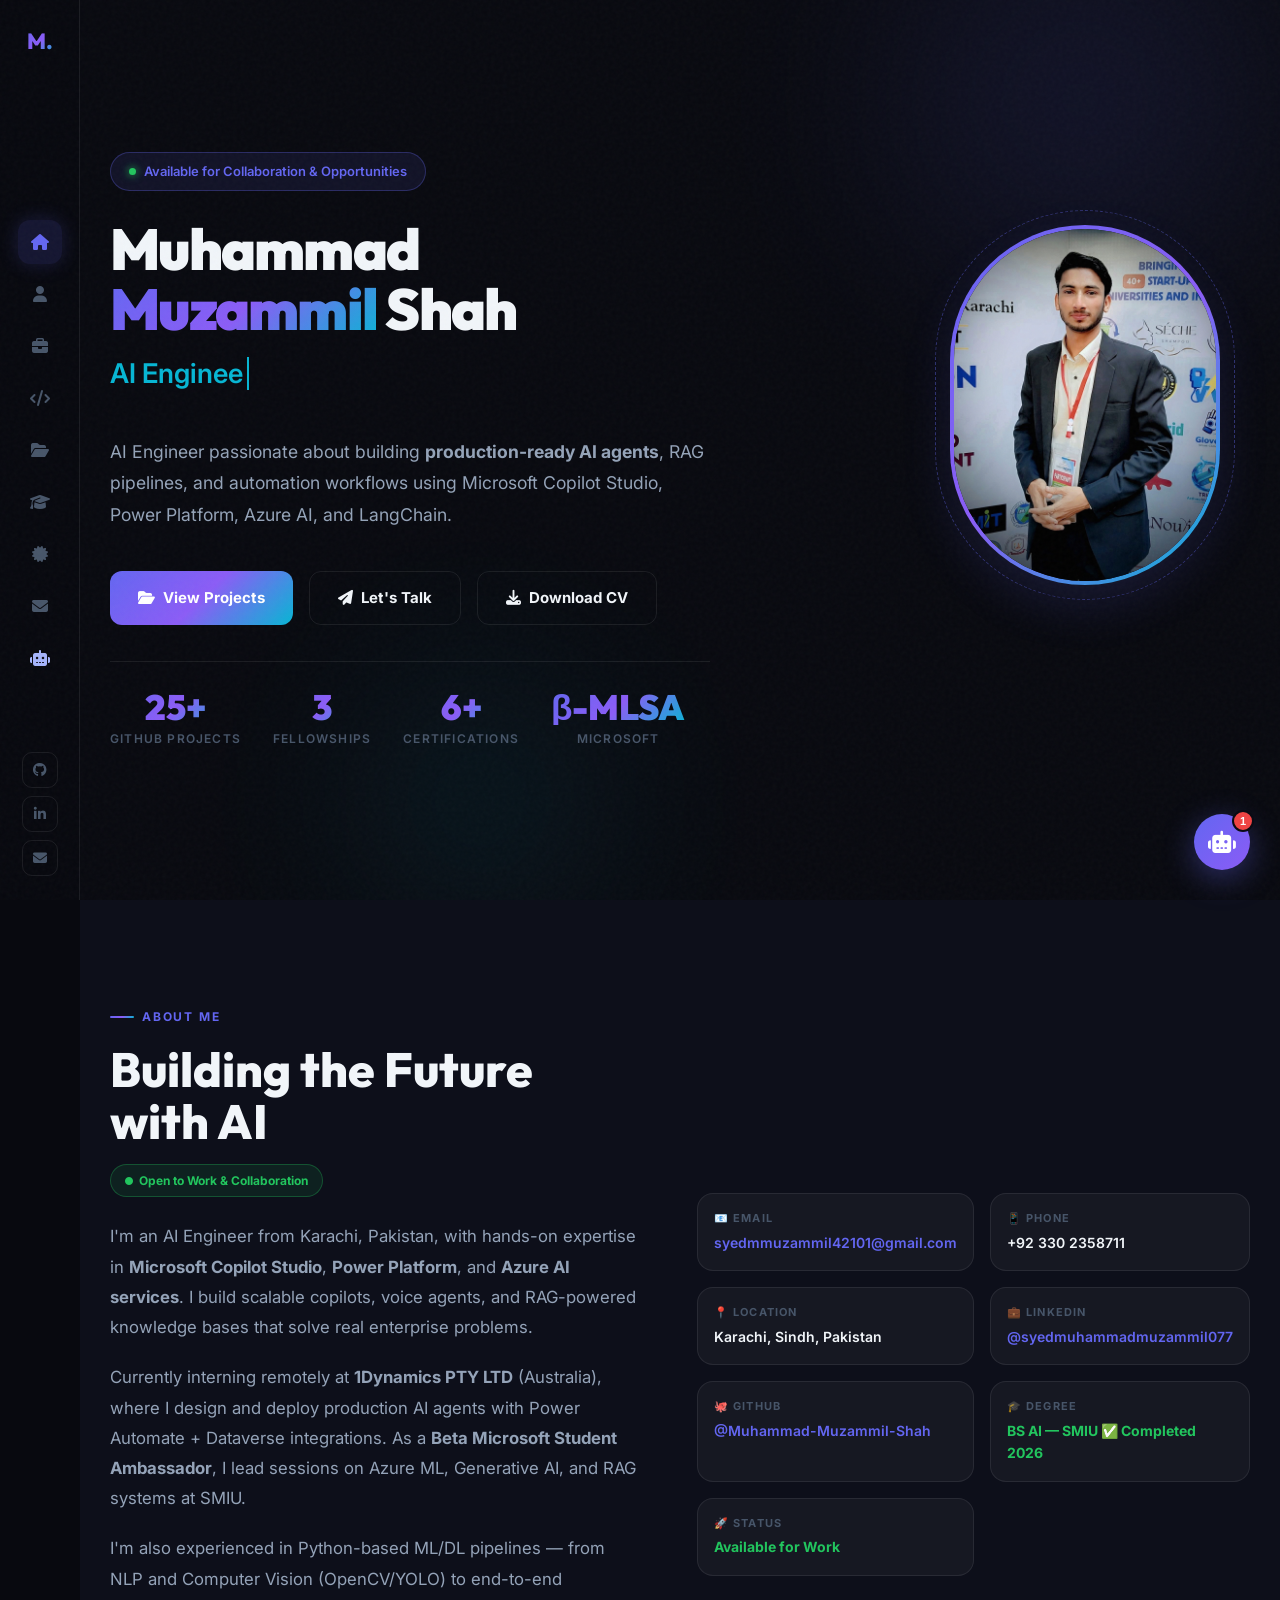
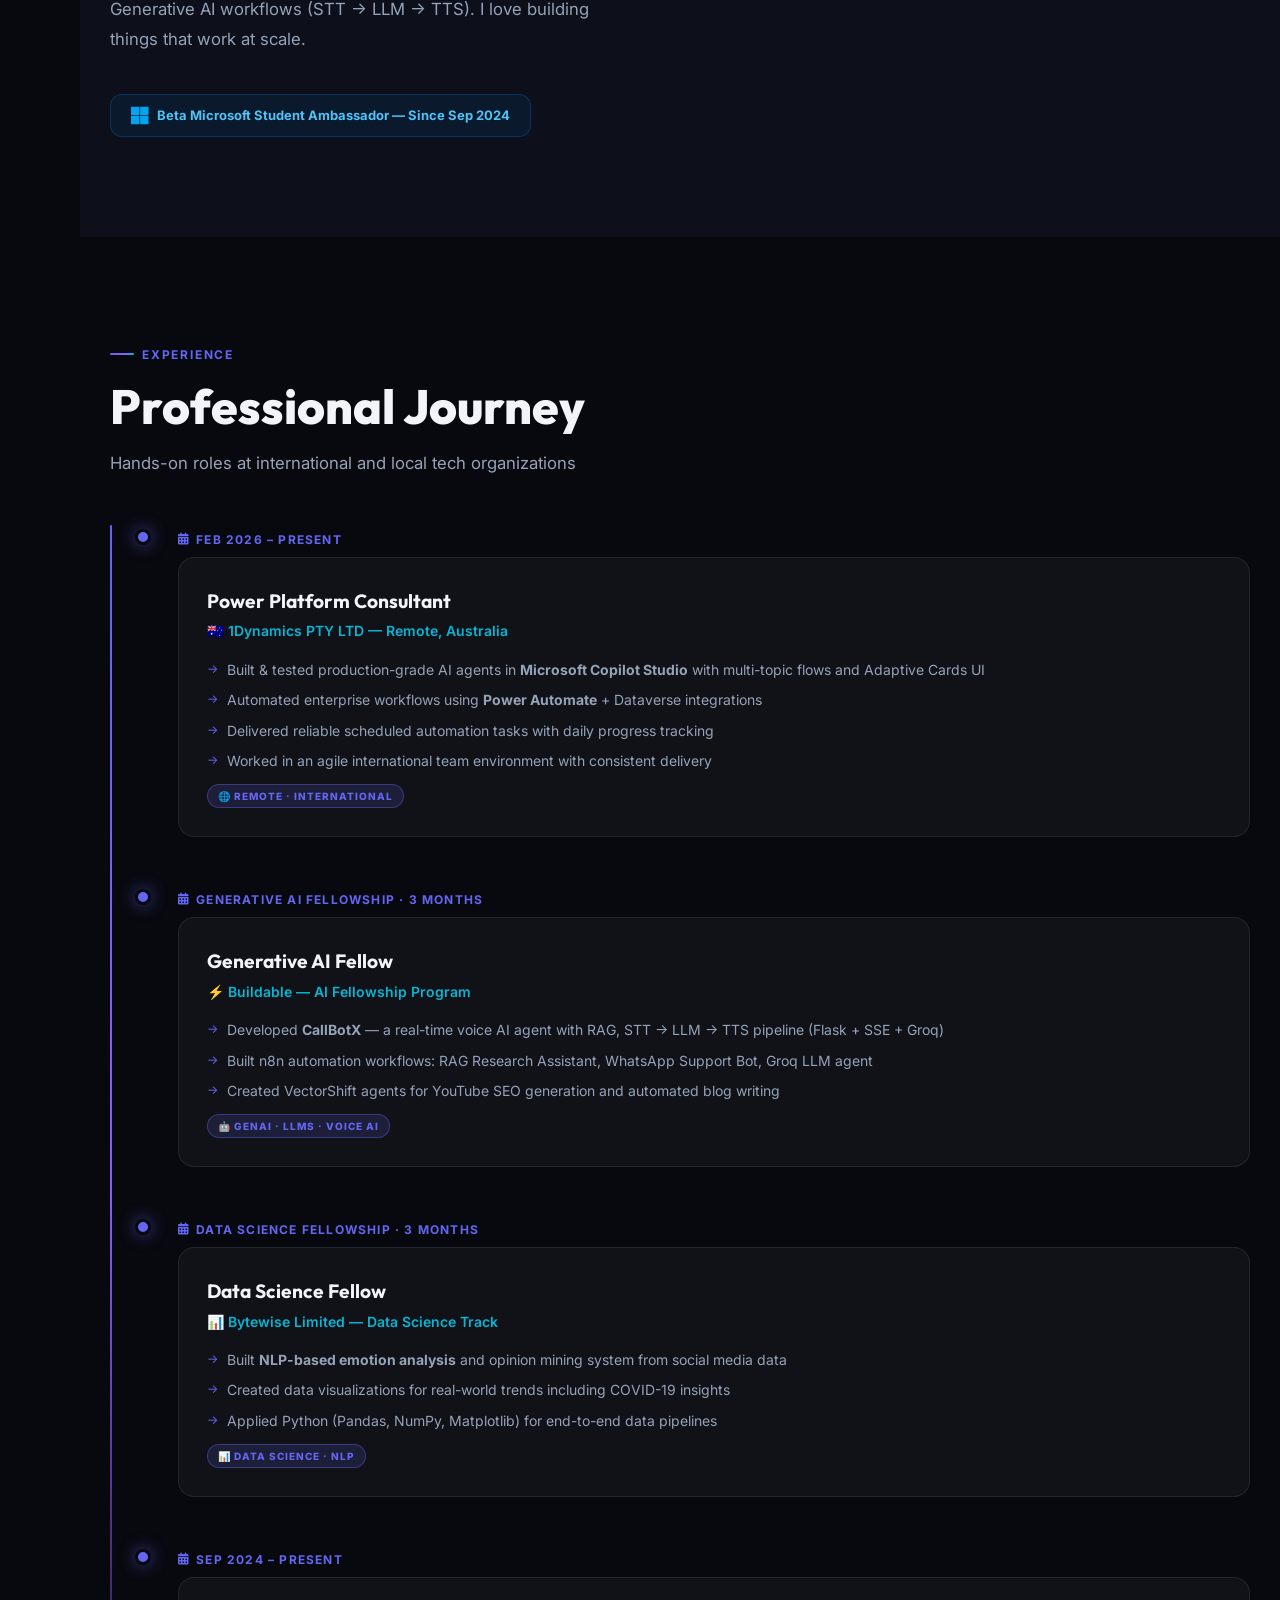
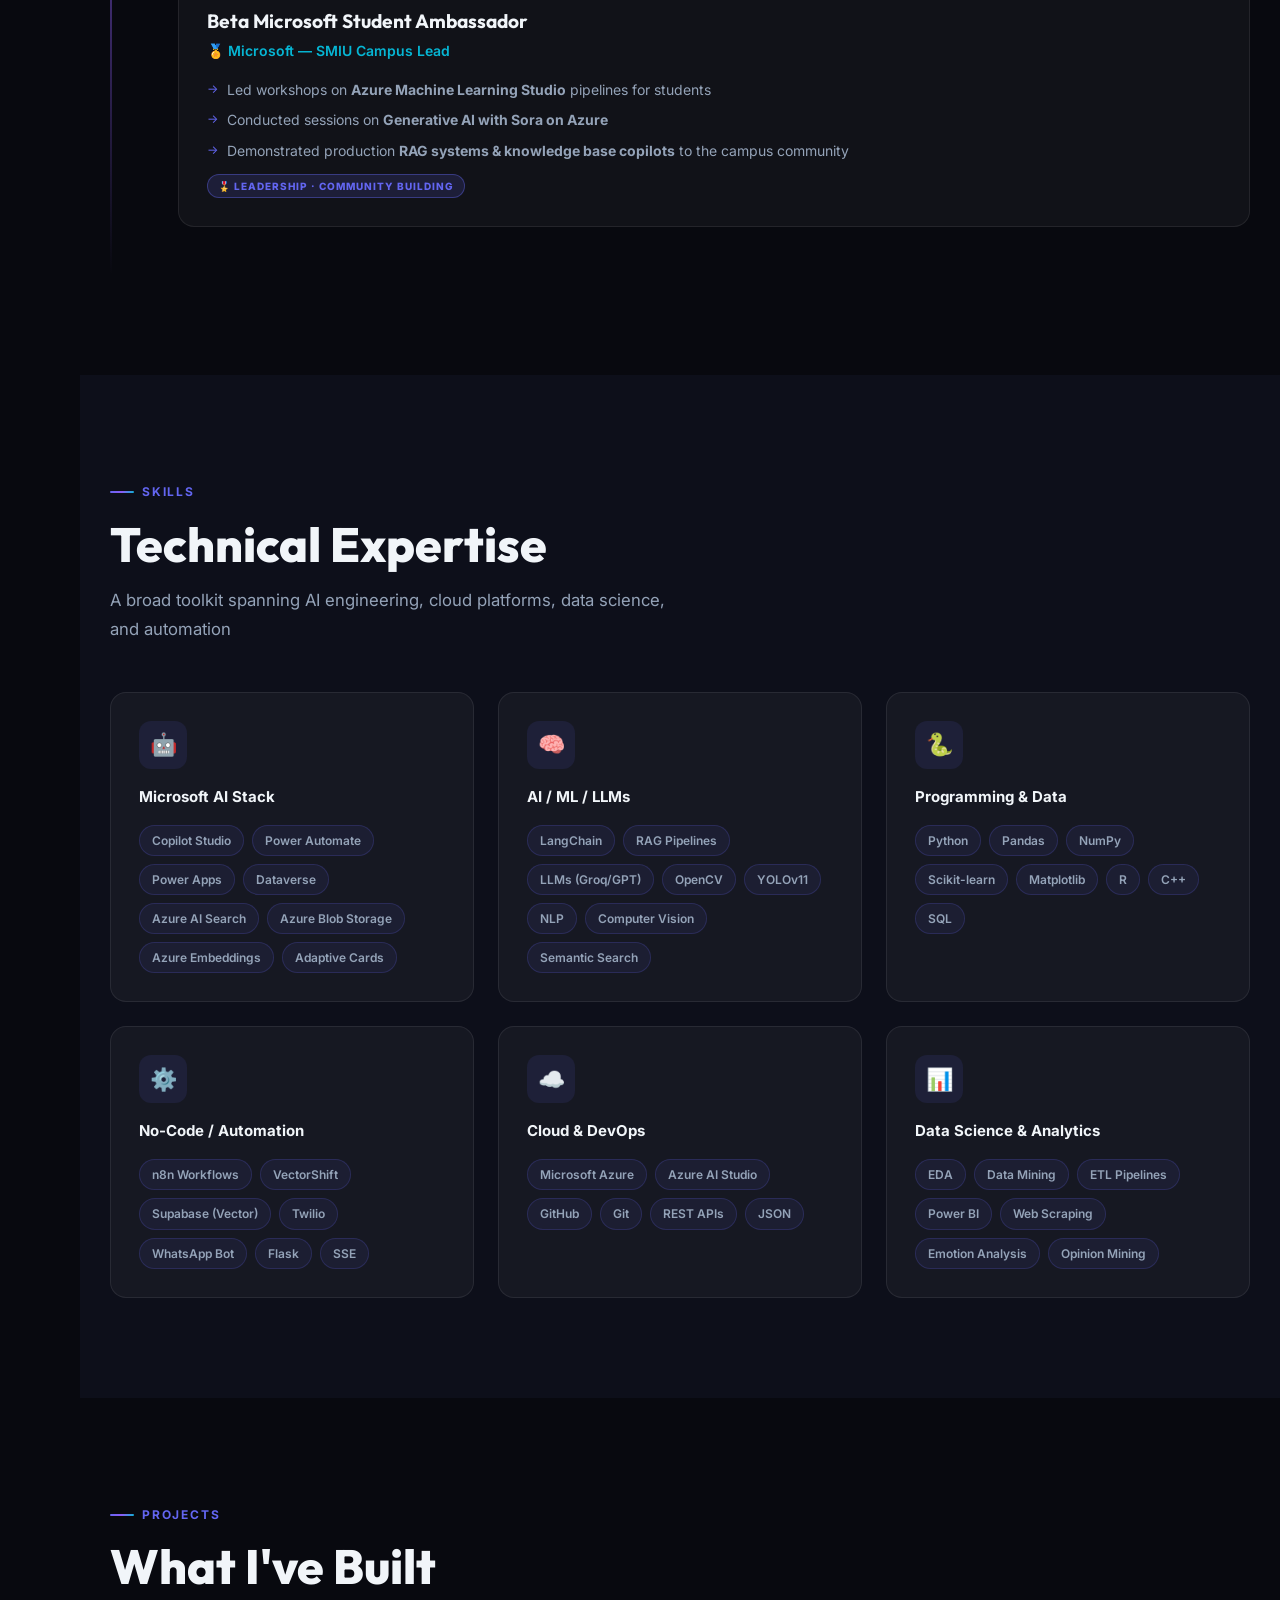
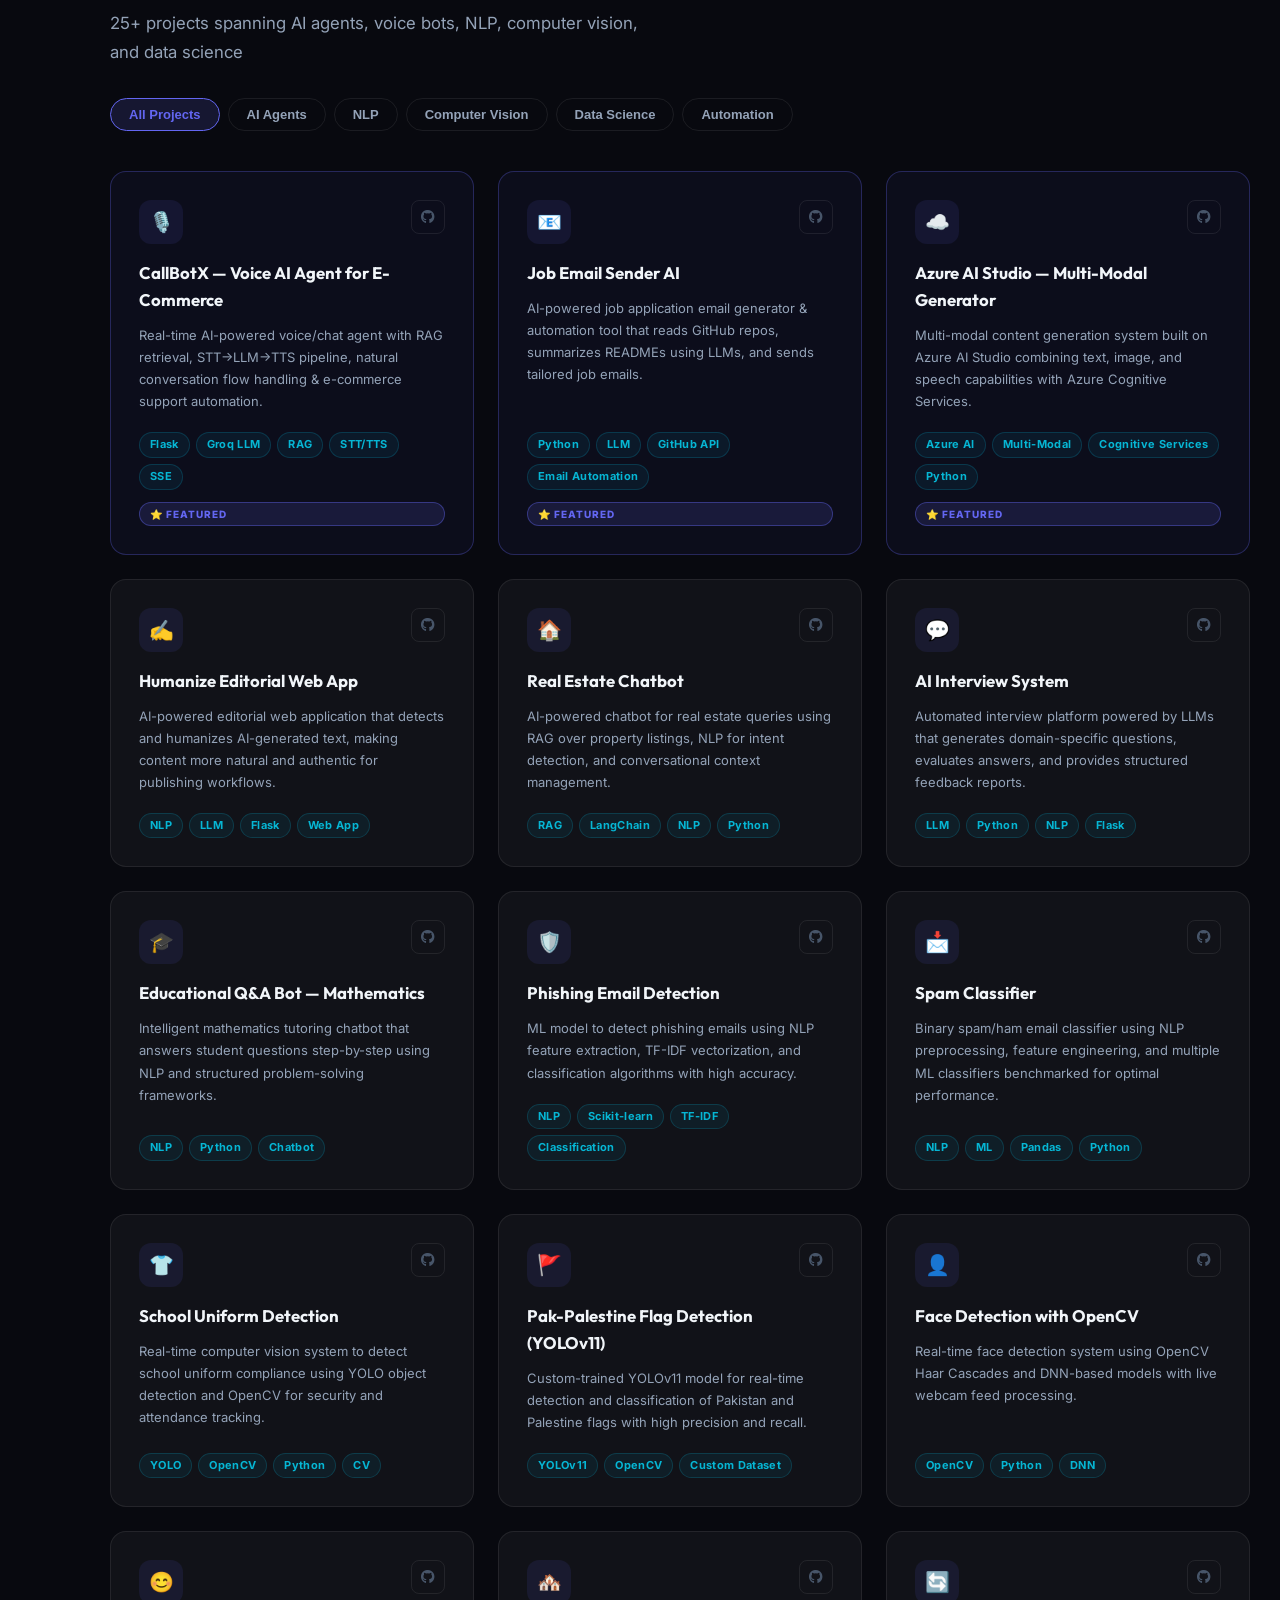
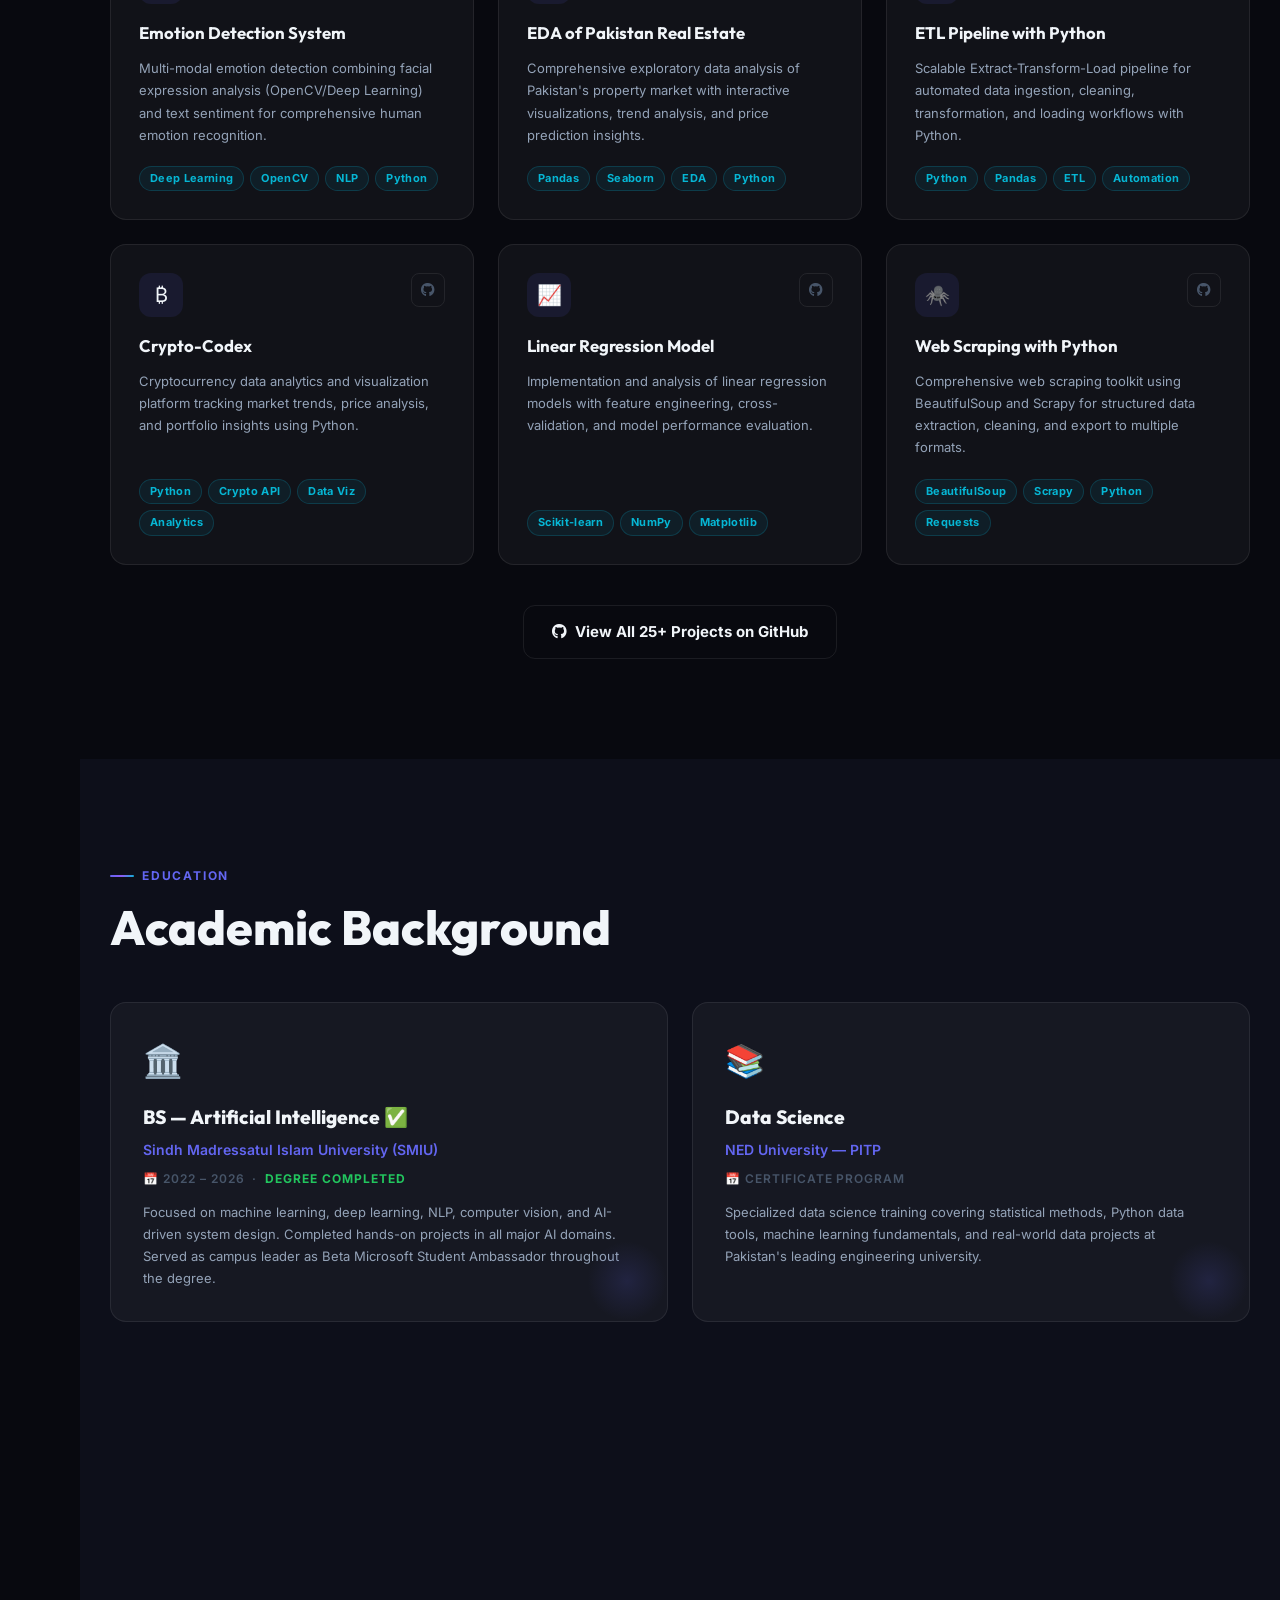
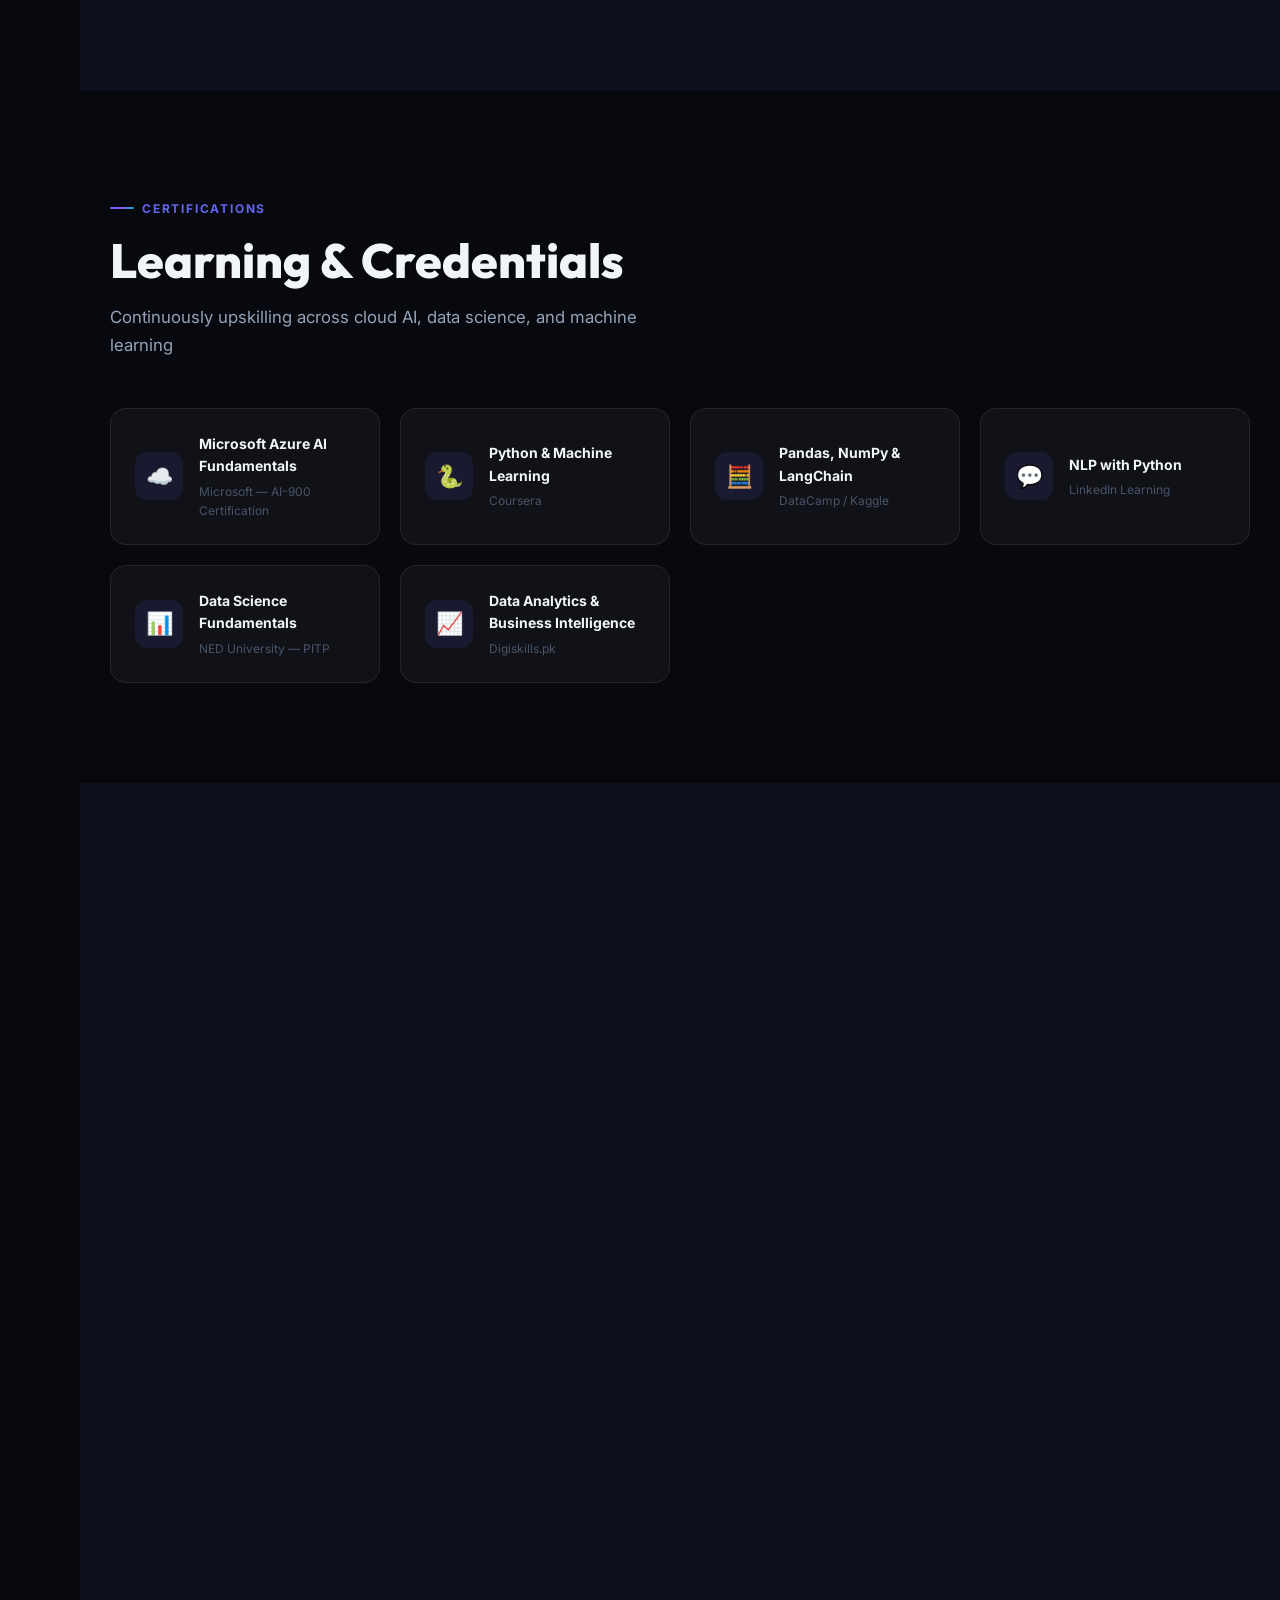
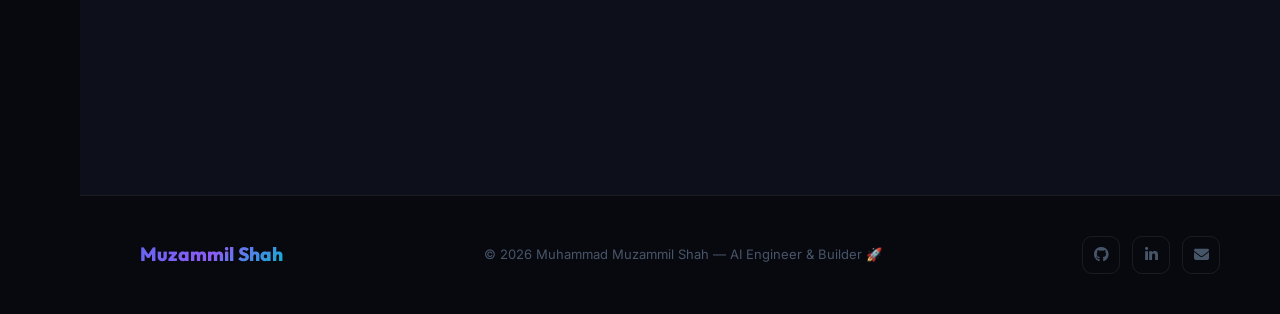
==== index.html @ be08ead6 "Update position title: AI / Power Platform Intern to Power Platform Consultant" ====
<!DOCTYPE html>
<html lang="en">

<head>
  <meta charset="UTF-8">
  <meta name="viewport" content="width=device-width, initial-scale=1.0, maximum-scale=1.0, user-scalable=no">
  <meta name="theme-color" content="#08090f">
  <meta name="mobile-web-app-capable" content="yes">
  <meta name="apple-mobile-web-app-status-bar-style" content="black-translucent">
  <title>Muhammad Muzammil Shah — AI Engineer & Microsoft Copilot Studio Expert</title>
  <meta name="description"
    content="AI Engineer specializing in Microsoft Copilot Studio, Power Platform, Azure AI, RAG pipelines and production-ready AI agents. Beta Microsoft Student Ambassador.">
  <meta name="keywords"
    content="AI Engineer, Microsoft Copilot Studio, Power Platform, Azure AI, LangChain, RAG, Machine Learning, Pakistan">

  <!-- Open Graph -->
  <meta property="og:title" content="Muhammad Muzammil Shah — AI Engineer">
  <meta property="og:description"
    content="AI Engineer specializing in Microsoft Copilot Studio, Power Platform & Azure AI services.">
  <meta property="og:type" content="website">

  <!-- Favicon -->
  <link rel="icon" type="image/png" href="img/image.png">
  <link rel="apple-touch-icon" href="img/image.png">

  <!-- Fonts -->
  <link rel="preconnect" href="https://fonts.googleapis.com">
  <link rel="preconnect" href="https://fonts.gstatic.com" crossorigin>
  <link
    href="https://fonts.googleapis.com/css2?family=Inter:wght@300;400;500;600;700;800;900&family=Outfit:wght@300;400;500;600;700;800;900&display=swap"
    rel="stylesheet">

  <!-- Icons -->
  <link rel="stylesheet" href="https://cdnjs.cloudflare.com/ajax/libs/font-awesome/6.5.0/css/all.min.css">

  <!-- Animate.css -->
  <link rel="stylesheet" href="https://cdnjs.cloudflare.com/ajax/libs/animate.css/4.1.1/animate.min.css">

  <!-- Stylesheet -->
  <link href="css/style.css" rel="stylesheet">
  <style>
    /* Mobile touch fixes */
    * {
      -webkit-tap-highlight-color: transparent;
      -webkit-touch-callout: none;
    }

    html,
    body {
      overflow-x: hidden;
      max-width: 100vw;
    }

    /* ═══════════════════════════════════════
       CHATBOT STYLES
    ═════════════════════════════════════════ */
    .chatbot-toggle {
      position: fixed;
      bottom: 30px;
      right: 30px;
      width: 56px;
      height: 56px;
      border-radius: 50%;
      background: linear-gradient(135deg, #6366f1, #8b5cf6);
      border: none;
      color: #fff;
      font-size: 22px;
      cursor: pointer;
      z-index: 10000;
      box-shadow: 0 8px 32px rgba(99, 102, 241, 0.4);
      transition: all 0.3s ease;
      display: flex;
      align-items: center;
      justify-content: center;
    }
    .chatbot-toggle:hover {
      transform: scale(1.1);
      box-shadow: 0 12px 40px rgba(99, 102, 241, 0.6);
    }
    .chatbot-toggle .chat-badge {
      position: absolute;
      top: -4px;
      right: -4px;
      width: 22px;
      height: 22px;
      background: #ef4444;
      border-radius: 50%;
      font-size: 11px;
      font-weight: 700;
      display: flex;
      align-items: center;
      justify-content: center;
      border: 2px solid #0a0b14;
      animation: pulse-badge 2s infinite;
    }
    @keyframes pulse-badge {
      0%, 100% { transform: scale(1); }
      50% { transform: scale(1.15); }
    }

    .chatbot-window {
      position: fixed;
      bottom: 100px;
      right: 30px;
      width: 360px;
      max-height: 480px;
      background: #12131e;
      border: 1px solid rgba(99, 102, 241, 0.2);
      border-radius: 20px;
      z-index: 10001;
      display: none;
      flex-direction: column;
      overflow: hidden;
      box-shadow: 0 24px 80px rgba(0, 0, 0, 0.5), 0 0 0 1px rgba(99, 102, 241, 0.1);
      animation: chatSlideUp 0.35s ease;
    }
    @keyframes chatSlideUp {
      from { opacity: 0; transform: translateY(20px) scale(0.95); }
      to { opacity: 1; transform: translateY(0) scale(1); }
    }
    .chatbot-window.open {
      display: flex;
    }

    .chatbot-header {
      background: linear-gradient(135deg, #1a1b2e, #1e1f35);
      padding: 12px 16px;
      display: flex;
      align-items: center;
      justify-content: space-between;
      border-bottom: 1px solid rgba(99, 102, 241, 0.15);
    }
    .chatbot-header-info {
      display: flex;
      align-items: center;
      gap: 12px;
    }
    .chatbot-avatar-sm {
      width: 36px;
      height: 36px;
      border-radius: 50%;
      overflow: hidden;
      border: 2px solid #6366f1;
      flex-shrink: 0;
    }
    .chatbot-avatar-sm img {
      width: 100%;
      height: 100%;
      object-fit: cover;
      object-position: 50% 20%;
    }
    .chatbot-header-name {
      font-weight: 700;
      color: #fff;
      font-size: 13px;
    }
    .chatbot-header-status {
      font-size: 11px;
      color: #94a3b8;
      display: flex;
      align-items: center;
      gap: 5px;
    }
    .status-dot {
      width: 7px;
      height: 7px;
      background: #22c55e;
      border-radius: 50%;
      display: inline-block;
      animation: pulse-dot 1.5s infinite;
    }
    @keyframes pulse-dot {
      0%, 100% { opacity: 1; }
      50% { opacity: 0.4; }
    }
    .chatbot-close {
      background: rgba(255, 255, 255, 0.05);
      border: none;
      color: #94a3b8;
      width: 32px;
      height: 32px;
      border-radius: 8px;
      cursor: pointer;
      font-size: 14px;
      transition: all 0.2s;
    }
    .chatbot-close:hover {
      background: rgba(255, 255, 255, 0.1);
      color: #fff;
    }

    .chatbot-messages {
      flex: 1;
      overflow-y: auto;
      padding: 14px 12px;
      display: flex;
      flex-direction: column;
      gap: 10px;
      max-height: 290px;
      min-height: 200px;
      scrollbar-width: thin;
      scrollbar-color: #2a2b40 transparent;
    }
    .chatbot-messages::-webkit-scrollbar { width: 5px; }
    .chatbot-messages::-webkit-scrollbar-track { background: transparent; }
    .chatbot-messages::-webkit-scrollbar-thumb { background: #2a2b40; border-radius: 10px; }

    .chat-msg {
      display: flex;
      gap: 10px;
      align-items: flex-start;
      animation: msgFade 0.3s ease;
    }
    @keyframes msgFade {
      from { opacity: 0; transform: translateY(8px); }
      to { opacity: 1; transform: translateY(0); }
    }
    .chat-msg-avatar {
      width: 28px;
      height: 28px;
      border-radius: 50%;
      overflow: hidden;
      flex-shrink: 0;
      background: #6366f1;
      display: flex;
      align-items: center;
      justify-content: center;
      font-size: 11px;
      font-weight: 700;
      color: #fff;
    }
    .chat-msg-avatar img {
      width: 100%;
      height: 100%;
      object-fit: cover;
      object-position: 50% 20%;
    }
    .chat-msg-bubble {
      padding: 10px 14px;
      border-radius: 14px;
      font-size: 12px;
      line-height: 1.6;
      max-width: 80%;
      word-wrap: break-word;
    }
    .bot-msg .chat-msg-bubble {
      background: linear-gradient(135deg, #1e1f35, #1a1b30);
      color: #e2e8f0;
      border: 1px solid rgba(99, 102, 241, 0.1);
      border-bottom-left-radius: 4px;
    }
    .user-msg {
      flex-direction: row-reverse;
    }
    .user-msg .chat-msg-bubble {
      background: linear-gradient(135deg, #6366f1, #7c3aed);
      color: #fff;
      border-bottom-right-radius: 4px;
    }
    .user-msg .chat-msg-avatar {
      background: #22c55e;
    }

    .typing-indicator {
      display: flex;
      gap: 4px;
      padding: 12px 16px;
    }
    .typing-indicator span {
      width: 8px;
      height: 8px;
      background: #6366f1;
      border-radius: 50%;
      animation: typing-bounce 1.2s infinite;
    }
    .typing-indicator span:nth-child(2) { animation-delay: 0.2s; }
    .typing-indicator span:nth-child(3) { animation-delay: 0.4s; }
    @keyframes typing-bounce {
      0%, 60%, 100% { transform: translateY(0); opacity: 0.4; }
      30% { transform: translateY(-8px); opacity: 1; }
    }

    .chatbot-input-area {
      padding: 10px 12px 12px;
      display: flex;
      gap: 8px;
      border-top: 1px solid rgba(99, 102, 241, 0.1);
      background: #0e0f1a;
    }
    .chatbot-input-area input {
      flex: 1;
      background: #1a1b2e;
      border: 1px solid rgba(99, 102, 241, 0.15);
      border-radius: 10px;
      padding: 10px 14px;
      color: #e2e8f0;
      font-size: 12px;
      outline: none;
      transition: border-color 0.2s;
      font-family: 'Inter', sans-serif;
    }
    .chatbot-input-area input:focus {
      border-color: #6366f1;
    }
    .chatbot-input-area input::placeholder {
      color: #4a5568;
    }
    .chatbot-input-area button {
      width: 40px;
      height: 40px;
      border-radius: 12px;
      border: none;
      background: linear-gradient(135deg, #6366f1, #8b5cf6);
      color: #fff;
      cursor: pointer;
      font-size: 15px;
      transition: all 0.2s;
      display: flex;
      align-items: center;
      justify-content: center;
      flex-shrink: 0;
    }
    .chatbot-input-area button:hover {
      transform: scale(1.05);
      box-shadow: 0 4px 16px rgba(99, 102, 241, 0.4);
    }
    .chatbot-input-area button:disabled {
      opacity: 0.5;
      cursor: not-allowed;
      transform: none;
    }



    /* Quick suggestion chips */
    .chat-suggestions {
      display: flex;
      flex-wrap: wrap;
      gap: 6px;
      padding: 0 16px 12px;
    }
    .chat-chip {
      padding: 6px 12px;
      border-radius: 20px;
      background: rgba(99, 102, 241, 0.1);
      border: 1px solid rgba(99, 102, 241, 0.2);
      color: #a5b4fc;
      font-size: 11px;
      cursor: pointer;
      transition: all 0.2s;
      white-space: nowrap;
    }
    .chat-chip:hover {
      background: rgba(99, 102, 241, 0.2);
      color: #fff;
    }

    /* Mobile responsive */
    @media (max-width: 480px) {
      .chatbot-window {
        right: 10px;
        left: 10px;
        bottom: 100px;
        width: auto;
        max-height: 70vh;
      }
      .chatbot-toggle {
        bottom: 80px;
        right: 20px;
        width: 50px;
        height: 50px;
        font-size: 20px;
      }
    }
    @media (min-width: 481px) and (max-width: 768px) {
      .chatbot-toggle {
        bottom: 80px;
        right: 24px;
      }
      .chatbot-window {
        bottom: 150px;
      }
    }
  </style>
</head>

<body>

  <!-- ═══════════════════════════════════════
     SPINNER
═════════════════════════════════════════ -->
  <div id="spinner">
    <div class="spinner-ring"></div>
  </div>

  <!-- ═══════════════════════════════════════
     SIDE NAVIGATION
═════════════════════════════════════════ -->
  <nav class="side-nav" id="sideNav">
    <a href="#hero" class="nav-logo">M.</a>

    <a href="#hero" class="nav-item active" data-section="hero">
      <i class="fas fa-house"></i>
      <span class="nav-tooltip">Home</span>
    </a>
    <a href="#about" class="nav-item" data-section="about">
      <i class="fas fa-user"></i>
      <span class="nav-tooltip">About</span>
    </a>
    <a href="#experience" class="nav-item" data-section="experience">
      <i class="fas fa-briefcase"></i>
      <span class="nav-tooltip">Experience</span>
    </a>
    <a href="#skills" class="nav-item" data-section="skills">
      <i class="fas fa-code"></i>
      <span class="nav-tooltip">Skills</span>
    </a>
    <a href="#projects" class="nav-item" data-section="projects">
      <i class="fas fa-folder-open"></i>
      <span class="nav-tooltip">Projects</span>
    </a>
    <a href="#education" class="nav-item" data-section="education">
      <i class="fas fa-graduation-cap"></i>
      <span class="nav-tooltip">Education</span>
    </a>
    <a href="#certifications" class="nav-item" data-section="certifications">
      <i class="fas fa-certificate"></i>
      <span class="nav-tooltip">Certifications</span>
    </a>
    <a href="#contact" class="nav-item" data-section="contact">
      <i class="fas fa-envelope"></i>
      <span class="nav-tooltip">Contact</span>
    </a>
    <a href="javascript:void(0)" class="nav-item" onclick="toggleChatbot()" style="color:#a5b4fc">
      <i class="fas fa-robot"></i>
      <span class="nav-tooltip">AI Chat</span>
    </a>

    <div class="nav-social">
      <a href="https://github.com/Muhammad-Muzammil-Shah" target="_blank" title="GitHub">
        <i class="fab fa-github"></i>
      </a>
      <a href="https://www.linkedin.com/in/syedmuhammadmuzammil077/" target="_blank" title="LinkedIn">
        <i class="fab fa-linkedin-in"></i>
      </a>
      <a href="mailto:syedmmuzammil42101@gmail.com" title="Email">
        <i class="fas fa-envelope"></i>
      </a>
    </div>
  </nav>

  <!-- ═══════════════════════════════════════
     MAIN CONTENT WRAPPER
═════════════════════════════════════════ -->
  <div class="main-wrapper">

    <!-- ═══ HERO ════════════════════════════════════ -->
    <section id="hero">
      <div class="orb orb-1"></div>
      <div class="orb orb-2"></div>

      <div class="hero-content">
        <div class="hero-badge">
          <span class="dot"></span>
          Available for Collaboration &amp; Opportunities
        </div>

        <h1 class="hero-title">
          Muhammad<br>
          <span class="highlight">Muzammil</span> Shah
        </h1>

        <div class="hero-role">
          <span id="typedRole" class="typed-text"></span>
        </div>

        <p class="hero-desc">
          AI Engineer passionate about building <strong>production-ready AI agents</strong>,
          RAG pipelines, and automation workflows using Microsoft Copilot Studio,
          Power Platform, Azure AI, and LangChain.
        </p>

        <div class="hero-cta">
          <a href="#projects" class="btn-primary">
            <i class="fas fa-folder-open"></i> View Projects
          </a>
          <a href="#contact" class="btn-secondary">
            <i class="fas fa-paper-plane"></i> Let's Talk
          </a>
          <a href="M_Muzammil_Shah-MSCS.pdf" download class="btn-secondary">
            <i class="fas fa-download"></i> Download CV
          </a>
        </div>

        <div class="hero-stats">
          <div class="stat-item">
            <div class="stat-value">25+</div>
            <div class="stat-label">GitHub Projects</div>
          </div>
          <div class="stat-item">
            <div class="stat-value">3</div>
            <div class="stat-label">Fellowships</div>
          </div>
          <div class="stat-item">
            <div class="stat-value">6+</div>
            <div class="stat-label">Certifications</div>
          </div>
          <div class="stat-item">
            <div class="stat-value">β-MLSA</div>
            <div class="stat-label">Microsoft</div>
          </div>
        </div>
      </div>

      <!-- Hero Avatar -->
      <div class="hero-img-wrap">
        <div class="hero-img-ring">
          <div class="hero-img-inner">
            <img src="img/MyPhoto.jpeg" alt="Muhammad Muzammil Shah"
              style="width:100%;height:100%;object-fit:cover;object-position:50% 30%;">
          </div>
        </div>
      </div>
    </section>

    <!-- ═══ ABOUT ═══════════════════════════════════ -->
    <section id="about" class="section">
      <div class="about-grid">
        <div class="about-text reveal">
          <span class="section-label">About Me</span>
          <h2 class="section-title">Building the Future<br>with AI</h2>

          <div class="availability-badge">
            <i class="fas fa-circle" style="font-size:8px"></i>
            Open to Work &amp; Collaboration
          </div>

          <p>
            I'm an AI Engineer from Karachi, Pakistan, with hands-on expertise in
            <strong>Microsoft Copilot Studio</strong>, <strong>Power Platform</strong>, and
            <strong>Azure AI services</strong>. I build scalable copilots, voice agents,
            and RAG-powered knowledge bases that solve real enterprise problems.
          </p>
          <p>
            Currently interning remotely at <strong>1Dynamics PTY LTD</strong> (Australia),
            where I design and deploy production AI agents with Power Automate + Dataverse
            integrations. As a <strong>Beta Microsoft Student Ambassador</strong>, I lead
            sessions on Azure ML, Generative AI, and RAG systems at SMIU.
          </p>
          <p>
            I'm also experienced in Python-based ML/DL pipelines — from NLP and
            Computer Vision (OpenCV/YOLO) to end-to-end Generative AI workflows
            (STT → LLM → TTS). I love building things that work at scale.
          </p>

          <div class="mlsa-badge">
            <i class="fab fa-microsoft" style="color:#00a4ef;font-size:20px"></i>
            <span>Beta Microsoft Student Ambassador — Since Sep 2024</span>
          </div>
        </div>

        <div class="about-info-grid reveal">
          <div class="info-item">
            <div class="info-label">📧 Email</div>
            <div class="info-value">
              <a href="mailto:syedmmuzammil42101@gmail.com">
                syedmmuzammil42101@gmail.com
              </a>
            </div>
          </div>
          <div class="info-item">
            <div class="info-label">📱 Phone</div>
            <div class="info-value">+92 330 2358711</div>
          </div>
          <div class="info-item">
            <div class="info-label">📍 Location</div>
            <div class="info-value">Karachi, Sindh, Pakistan</div>
          </div>
          <div class="info-item">
            <div class="info-label">💼 LinkedIn</div>
            <div class="info-value">
              <a href="https://www.linkedin.com/in/syedmuhammadmuzammil077/" target="_blank">
                @syedmuhammadmuzammil077
              </a>
            </div>
          </div>
          <div class="info-item">
            <div class="info-label">🐙 GitHub</div>
            <div class="info-value">
              <a href="https://github.com/Muhammad-Muzammil-Shah" target="_blank">
                @Muhammad-Muzammil-Shah
              </a>
            </div>
          </div>
          <div class="info-item">
            <div class="info-label">🎓 Degree</div>
            <div class="info-value" style="color:#22c55e;font-weight:700">BS AI — SMIU ✅ Completed 2026</div>
          </div>
          <div class="info-item">
            <div class="info-label">🚀 Status</div>
            <div class="info-value" style="color:#22c55e;font-weight:700">Available for Work</div>
          </div>

        </div>
      </div>
    </section>

    <!-- ═══ EXPERIENCE ════════════════════════════════ -->
    <section id="experience" class="section">
      <div class="reveal">
        <span class="section-label">Experience</span>
        <h2 class="section-title">Professional Journey</h2>
        <p class="section-subtitle">Hands-on roles at international and local tech organizations</p>
      </div>

      <div class="timeline" style="margin-top:48px">

        <!-- 1Dynamics -->
        <div class="timeline-item reveal">
          <div class="timeline-period">
            <i class="fas fa-calendar-alt"></i> Feb 2026 – Present
          </div>
          <div class="timeline-card">
            <div class="timeline-role">Power Platform Consultant</div>
            <div class="timeline-company">🇦🇺 1Dynamics PTY LTD — Remote, Australia</div>
            <ul class="timeline-desc">
              <li>Built &amp; tested production-grade AI agents in <strong>Microsoft Copilot Studio</strong> with
                multi-topic flows and Adaptive Cards UI</li>
              <li>Automated enterprise workflows using <strong>Power Automate</strong> + Dataverse integrations</li>
              <li>Delivered reliable scheduled automation tasks with daily progress tracking</li>
              <li>Worked in an agile international team environment with consistent delivery</li>
            </ul>
            <div class="project-badge">🌐 Remote · International</div>
          </div>
        </div>

        <!-- Buildable -->
        <div class="timeline-item reveal">
          <div class="timeline-period">
            <i class="fas fa-calendar-alt"></i> Generative AI Fellowship · 3 Months
          </div>
          <div class="timeline-card">
            <div class="timeline-role">Generative AI Fellow</div>
            <div class="timeline-company">⚡ Buildable — AI Fellowship Program</div>
            <ul class="timeline-desc">
              <li>Developed <strong>CallBotX</strong> — a real-time voice AI agent with RAG, STT → LLM → TTS pipeline
                (Flask + SSE + Groq)</li>
              <li>Built n8n automation workflows: RAG Research Assistant, WhatsApp Support Bot, Groq LLM agent</li>
              <li>Created VectorShift agents for YouTube SEO generation and automated blog writing</li>
            </ul>
            <div class="project-badge">🤖 GenAI · LLMs · Voice AI</div>
          </div>
        </div>

        <!-- Bytewise -->
        <div class="timeline-item reveal">
          <div class="timeline-period">
            <i class="fas fa-calendar-alt"></i> Data Science Fellowship · 3 Months
          </div>
          <div class="timeline-card">
            <div class="timeline-role">Data Science Fellow</div>
            <div class="timeline-company">📊 Bytewise Limited — Data Science Track</div>
            <ul class="timeline-desc">
              <li>Built <strong>NLP-based emotion analysis</strong> and opinion mining system from social media data
              </li>
              <li>Created data visualizations for real-world trends including COVID-19 insights</li>
              <li>Applied Python (Pandas, NumPy, Matplotlib) for end-to-end data pipelines</li>
            </ul>
            <div class="project-badge">📊 Data Science · NLP</div>
          </div>
        </div>

        <!-- MLSA -->
        <div class="timeline-item reveal">
          <div class="timeline-period">
            <i class="fas fa-calendar-alt"></i> Sep 2024 – Present
          </div>
          <div class="timeline-card">
            <div class="timeline-role">Beta Microsoft Student Ambassador</div>
            <div class="timeline-company">🏅 Microsoft — SMIU Campus Lead</div>
            <ul class="timeline-desc">
              <li>Led workshops on <strong>Azure Machine Learning Studio</strong> pipelines for students</li>
              <li>Conducted sessions on <strong>Generative AI with Sora on Azure</strong></li>
              <li>Demonstrated production <strong>RAG systems &amp; knowledge base copilots</strong> to the campus
                community</li>
            </ul>
            <div class="project-badge">🎖️ Leadership · Community Building</div>
          </div>
        </div>

      </div>
    </section>

    <!-- ═══ SKILLS ════════════════════════════════════ -->
    <section id="skills" class="section">
      <div class="reveal">
        <span class="section-label">Skills</span>
        <h2 class="section-title">Technical Expertise</h2>
        <p class="section-subtitle">A broad toolkit spanning AI engineering, cloud platforms, data science, and
          automation</p>
      </div>

      <div class="skills-grid" style="margin-top:48px">
        <div class="skill-category reveal">
          <div class="skill-category-icon">🤖</div>
          <div class="skill-category-name">Microsoft AI Stack</div>
          <div class="skill-tags">
            <span class="skill-tag">Copilot Studio</span>
            <span class="skill-tag">Power Automate</span>
            <span class="skill-tag">Power Apps</span>
            <span class="skill-tag">Dataverse</span>
            <span class="skill-tag">Azure AI Search</span>
            <span class="skill-tag">Azure Blob Storage</span>
            <span class="skill-tag">Azure Embeddings</span>
            <span class="skill-tag">Adaptive Cards</span>
          </div>
        </div>

        <div class="skill-category reveal">
          <div class="skill-category-icon">🧠</div>
          <div class="skill-category-name">AI / ML / LLMs</div>
          <div class="skill-tags">
            <span class="skill-tag">LangChain</span>
            <span class="skill-tag">RAG Pipelines</span>
            <span class="skill-tag">LLMs (Groq/GPT)</span>
            <span class="skill-tag">OpenCV</span>
            <span class="skill-tag">YOLOv11</span>
            <span class="skill-tag">NLP</span>
            <span class="skill-tag">Computer Vision</span>
            <span class="skill-tag">Semantic Search</span>
          </div>
        </div>

        <div class="skill-category reveal">
          <div class="skill-category-icon">🐍</div>
          <div class="skill-category-name">Programming & Data</div>
          <div class="skill-tags">
            <span class="skill-tag">Python</span>
            <span class="skill-tag">Pandas</span>
            <span class="skill-tag">NumPy</span>
            <span class="skill-tag">Scikit-learn</span>
            <span class="skill-tag">Matplotlib</span>
            <span class="skill-tag">R</span>
            <span class="skill-tag">C++</span>
            <span class="skill-tag">SQL</span>
          </div>
        </div>

        <div class="skill-category reveal">
          <div class="skill-category-icon">⚙️</div>
          <div class="skill-category-name">No-Code / Automation</div>
          <div class="skill-tags">
            <span class="skill-tag">n8n Workflows</span>
            <span class="skill-tag">VectorShift</span>
            <span class="skill-tag">Supabase (Vector)</span>
            <span class="skill-tag">Twilio</span>
            <span class="skill-tag">WhatsApp Bot</span>
            <span class="skill-tag">Flask</span>
            <span class="skill-tag">SSE</span>
          </div>
        </div>

        <div class="skill-category reveal">
          <div class="skill-category-icon">☁️</div>
          <div class="skill-category-name">Cloud & DevOps</div>
          <div class="skill-tags">
            <span class="skill-tag">Microsoft Azure</span>
            <span class="skill-tag">Azure AI Studio</span>
            <span class="skill-tag">GitHub</span>
            <span class="skill-tag">Git</span>
            <span class="skill-tag">REST APIs</span>
            <span class="skill-tag">JSON</span>
          </div>
        </div>

        <div class="skill-category reveal">
          <div class="skill-category-icon">📊</div>
          <div class="skill-category-name">Data Science & Analytics</div>
          <div class="skill-tags">
            <span class="skill-tag">EDA</span>
            <span class="skill-tag">Data Mining</span>
            <span class="skill-tag">ETL Pipelines</span>
            <span class="skill-tag">Power BI</span>
            <span class="skill-tag">Web Scraping</span>
            <span class="skill-tag">Emotion Analysis</span>
            <span class="skill-tag">Opinion Mining</span>
          </div>
        </div>
      </div>
    </section>

    <!-- ═══ PROJECTS ══════════════════════════════════ -->
    <section id="projects" class="section">
      <div class="reveal">
        <span class="section-label">Projects</span>
        <h2 class="section-title">What I've Built</h2>
        <p class="section-subtitle">25+ projects spanning AI agents, voice bots, NLP, computer vision, and data science
        </p>
      </div>

      <div class="projects-filter reveal" style="margin-top:32px">
        <button class="filter-btn active" onclick="filterProjects('all', this)">All Projects</button>
        <button class="filter-btn" onclick="filterProjects('ai-agents', this)">AI Agents</button>
        <button class="filter-btn" onclick="filterProjects('nlp', this)">NLP</button>
        <button class="filter-btn" onclick="filterProjects('computer-vision', this)">Computer Vision</button>
        <button class="filter-btn" onclick="filterProjects('data-science', this)">Data Science</button>
        <button class="filter-btn" onclick="filterProjects('automation', this)">Automation</button>
      </div>

      <div class="projects-grid" id="projectsGrid" style="margin-top:32px">

        <!-- CallBotX -->
        <div class="project-card featured reveal" data-cat="ai-agents">
          <div class="project-header">
            <div class="project-icon">🎙️</div>
            <div class="project-links">
              <a href="https://github.com/Muhammad-Muzammil-Shah/CallBotX-AI-Powered-Voice-Agents-for-E-Commerce-Support"
                target="_blank" class="project-link" title="GitHub">
                <i class="fab fa-github"></i>
              </a>
            </div>
          </div>
          <div class="project-name">CallBotX — Voice AI Agent for E-Commerce</div>
          <p class="project-desc">Real-time AI-powered voice/chat agent with RAG retrieval, STT→LLM→TTS pipeline,
            natural conversation flow handling &amp; e-commerce support automation.</p>
          <div class="project-techs">
            <span class="tech-tag">Flask</span>
            <span class="tech-tag">Groq LLM</span>
            <span class="tech-tag">RAG</span>
            <span class="tech-tag">STT/TTS</span>
            <span class="tech-tag">SSE</span>
          </div>
          <div class="project-badge">⭐ Featured</div>
        </div>

        <!-- Job Email Sender AI -->
        <div class="project-card featured reveal" data-cat="ai-agents automation">
          <div class="project-header">
            <div class="project-icon">📧</div>
            <div class="project-links">
              <a href="https://github.com/Muhammad-Muzammil-Shah/Job-Email-Sender-AI" target="_blank"
                class="project-link" title="GitHub">
                <i class="fab fa-github"></i>
              </a>
            </div>
          </div>
          <div class="project-name">Job Email Sender AI</div>
          <p class="project-desc">AI-powered job application email generator &amp; automation tool that reads GitHub
            repos, summarizes READMEs using LLMs, and sends tailored job emails.</p>
          <div class="project-techs">
            <span class="tech-tag">Python</span>
            <span class="tech-tag">LLM</span>
            <span class="tech-tag">GitHub API</span>
            <span class="tech-tag">Email Automation</span>
          </div>
          <div class="project-badge">⭐ Featured</div>
        </div>

        <!-- Azure AI Multi-Modal Generator -->
        <div class="project-card featured reveal" data-cat="ai-agents">
          <div class="project-header">
            <div class="project-icon">☁️</div>
            <div class="project-links">
              <a href="https://github.com/Muhammad-Muzammil-Shah/Azure-AI-Studio---Multi-Modal-Generator"
                target="_blank" class="project-link" title="GitHub">
                <i class="fab fa-github"></i>
              </a>
            </div>
          </div>
          <div class="project-name">Azure AI Studio — Multi-Modal Generator</div>
          <p class="project-desc">Multi-modal content generation system built on Azure AI Studio combining text, image,
            and speech capabilities with Azure Cognitive Services.</p>
          <div class="project-techs">
            <span class="tech-tag">Azure AI</span>
            <span class="tech-tag">Multi-Modal</span>
            <span class="tech-tag">Cognitive Services</span>
            <span class="tech-tag">Python</span>
          </div>
          <div class="project-badge">⭐ Featured</div>
        </div>

        <!-- Humanize Editorial Web App -->
        <div class="project-card reveal" data-cat="ai-agents nlp">
          <div class="project-header">
            <div class="project-icon">✍️</div>
            <div class="project-links">
              <a href="https://github.com/Muhammad-Muzammil-Shah/Humanize-Editorial-Web-App" target="_blank"
                class="project-link" title="GitHub">
                <i class="fab fa-github"></i>
              </a>
            </div>
          </div>
          <div class="project-name">Humanize Editorial Web App</div>
          <p class="project-desc">AI-powered editorial web application that detects and humanizes AI-generated text,
            making content more natural and authentic for publishing workflows.</p>
          <div class="project-techs">
            <span class="tech-tag">NLP</span>
            <span class="tech-tag">LLM</span>
            <span class="tech-tag">Flask</span>
            <span class="tech-tag">Web App</span>
          </div>
        </div>

        <!-- Real Estate Chatbot -->
        <div class="project-card reveal" data-cat="ai-agents nlp">
          <div class="project-header">
            <div class="project-icon">🏠</div>
            <div class="project-links">
              <a href="https://github.com/Muhammad-Muzammil-Shah/Real_Estate_chatbot" target="_blank"
                class="project-link" title="GitHub">
                <i class="fab fa-github"></i>
              </a>
            </div>
          </div>
          <div class="project-name">Real Estate Chatbot</div>
          <p class="project-desc">AI-powered chatbot for real estate queries using RAG over property listings, NLP for
            intent detection, and conversational context management.</p>
          <div class="project-techs">
            <span class="tech-tag">RAG</span>
            <span class="tech-tag">LangChain</span>
            <span class="tech-tag">NLP</span>
            <span class="tech-tag">Python</span>
          </div>
        </div>

        <!-- Interview System -->
        <div class="project-card reveal" data-cat="ai-agents nlp">
          <div class="project-header">
            <div class="project-icon">💬</div>
            <div class="project-links">
              <a href="https://github.com/Muhammad-Muzammil-Shah/Interview_system" target="_blank" class="project-link"
                title="GitHub">
                <i class="fab fa-github"></i>
              </a>
            </div>
          </div>
          <div class="project-name">AI Interview System</div>
          <p class="project-desc">Automated interview platform powered by LLMs that generates domain-specific questions,
            evaluates answers, and provides structured feedback reports.</p>
          <div class="project-techs">
            <span class="tech-tag">LLM</span>
            <span class="tech-tag">Python</span>
            <span class="tech-tag">NLP</span>
            <span class="tech-tag">Flask</span>
          </div>
        </div>

        <!-- Educational Q&A Bot -->
        <div class="project-card reveal" data-cat="ai-agents nlp">
          <div class="project-header">
            <div class="project-icon">🎓</div>
            <div class="project-links">
              <a href="https://github.com/Muhammad-Muzammil-Shah/Educational-Q-A-Bot-for-Mathematics" target="_blank"
                class="project-link" title="GitHub">
                <i class="fab fa-github"></i>
              </a>
            </div>
          </div>
          <div class="project-name">Educational Q&amp;A Bot — Mathematics</div>
          <p class="project-desc">Intelligent mathematics tutoring chatbot that answers student questions step-by-step
            using NLP and structured problem-solving frameworks.</p>
          <div class="project-techs">
            <span class="tech-tag">NLP</span>
            <span class="tech-tag">Python</span>
            <span class="tech-tag">Chatbot</span>
          </div>
        </div>

        <!-- Phishing Email Detection -->
        <div class="project-card reveal" data-cat="nlp data-science">
          <div class="project-header">
            <div class="project-icon">🛡️</div>
            <div class="project-links">
              <a href="https://github.com/Muhammad-Muzammil-Shah/Phishing-Email-Detection" target="_blank"
                class="project-link" title="GitHub">
                <i class="fab fa-github"></i>
              </a>
            </div>
          </div>
          <div class="project-name">Phishing Email Detection</div>
          <p class="project-desc">ML model to detect phishing emails using NLP feature extraction, TF-IDF vectorization,
            and classification algorithms with high accuracy.</p>
          <div class="project-techs">
            <span class="tech-tag">NLP</span>
            <span class="tech-tag">Scikit-learn</span>
            <span class="tech-tag">TF-IDF</span>
            <span class="tech-tag">Classification</span>
          </div>
        </div>

        <!-- Spam Detection -->
        <div class="project-card reveal" data-cat="nlp data-science">
          <div class="project-header">
            <div class="project-icon">📩</div>
            <div class="project-links">
              <a href="https://github.com/Muhammad-Muzammil-Shah/spam_or_not_spam" target="_blank" class="project-link"
                title="GitHub">
                <i class="fab fa-github"></i>
              </a>
            </div>
          </div>
          <div class="project-name">Spam Classifier</div>
          <p class="project-desc">Binary spam/ham email classifier using NLP preprocessing, feature engineering, and
            multiple ML classifiers benchmarked for optimal performance.</p>
          <div class="project-techs">
            <span class="tech-tag">NLP</span>
            <span class="tech-tag">ML</span>
            <span class="tech-tag">Pandas</span>
            <span class="tech-tag">Python</span>
          </div>
        </div>

        <!-- School Uniform Detection -->
        <div class="project-card reveal" data-cat="computer-vision">
          <div class="project-header">
            <div class="project-icon">👕</div>
            <div class="project-links">
              <a href="https://github.com/Muhammad-Muzammil-Shah/School-Uniform-detection" target="_blank"
                class="project-link" title="GitHub">
                <i class="fab fa-github"></i>
              </a>
            </div>
          </div>
          <div class="project-name">School Uniform Detection</div>
          <p class="project-desc">Real-time computer vision system to detect school uniform compliance using YOLO object
            detection and OpenCV for security and attendance tracking.</p>
          <div class="project-techs">
            <span class="tech-tag">YOLO</span>
            <span class="tech-tag">OpenCV</span>
            <span class="tech-tag">Python</span>
            <span class="tech-tag">CV</span>
          </div>
        </div>

        <!-- Flag Detection -->
        <div class="project-card reveal" data-cat="computer-vision">
          <div class="project-header">
            <div class="project-icon">🚩</div>
            <div class="project-links">
              <a href="https://github.com/Muhammad-Muzammil-Shah/PAK-PALESTINE-FLAGE-DETECTION-Using-Yolov11"
                target="_blank" class="project-link" title="GitHub">
                <i class="fab fa-github"></i>
              </a>
            </div>
          </div>
          <div class="project-name">Pak-Palestine Flag Detection (YOLOv11)</div>
          <p class="project-desc">Custom-trained YOLOv11 model for real-time detection and classification of Pakistan
            and Palestine flags with high precision and recall.</p>
          <div class="project-techs">
            <span class="tech-tag">YOLOv11</span>
            <span class="tech-tag">OpenCV</span>
            <span class="tech-tag">Custom Dataset</span>
          </div>
        </div>

        <!-- Face Detection -->
        <div class="project-card reveal" data-cat="computer-vision">
          <div class="project-header">
            <div class="project-icon">👤</div>
            <div class="project-links">
              <a href="https://github.com/Muhammad-Muzammil-Shah/Face-Detection-with-Python-using-OpenCV"
                target="_blank" class="project-link" title="GitHub">
                <i class="fab fa-github"></i>
              </a>
            </div>
          </div>
          <div class="project-name">Face Detection with OpenCV</div>
          <p class="project-desc">Real-time face detection system using OpenCV Haar Cascades and DNN-based models with
            live webcam feed processing.</p>
          <div class="project-techs">
            <span class="tech-tag">OpenCV</span>
            <span class="tech-tag">Python</span>
            <span class="tech-tag">DNN</span>
          </div>
        </div>

        <!-- Emotion Detection -->
        <div class="project-card reveal" data-cat="computer-vision nlp">
          <div class="project-header">
            <div class="project-icon">😊</div>
            <div class="project-links">
              <a href="https://github.com/Muhammad-Muzammil-Shah/Emotion-Detection" target="_blank" class="project-link"
                title="GitHub">
                <i class="fab fa-github"></i>
              </a>
            </div>
          </div>
          <div class="project-name">Emotion Detection System</div>
          <p class="project-desc">Multi-modal emotion detection combining facial expression analysis (OpenCV/Deep
            Learning) and text sentiment for comprehensive human emotion recognition.</p>
          <div class="project-techs">
            <span class="tech-tag">Deep Learning</span>
            <span class="tech-tag">OpenCV</span>
            <span class="tech-tag">NLP</span>
            <span class="tech-tag">Python</span>
          </div>
        </div>

        <!-- EDA Pakistan Properties -->
        <div class="project-card reveal" data-cat="data-science">
          <div class="project-header">
            <div class="project-icon">🏘️</div>
            <div class="project-links">
              <a href="https://github.com/Muhammad-Muzammil-Shah/EDA_OF_PAKISTAN_PROPERTIES" target="_blank"
                class="project-link" title="GitHub">
                <i class="fab fa-github"></i>
              </a>
            </div>
          </div>
          <div class="project-name">EDA of Pakistan Real Estate</div>
          <p class="project-desc">Comprehensive exploratory data analysis of Pakistan's property market with interactive
            visualizations, trend analysis, and price prediction insights.</p>
          <div class="project-techs">
            <span class="tech-tag">Pandas</span>
            <span class="tech-tag">Seaborn</span>
            <span class="tech-tag">EDA</span>
            <span class="tech-tag">Python</span>
          </div>
        </div>

        <!-- ETL with Python -->
        <div class="project-card reveal" data-cat="data-science automation">
          <div class="project-header">
            <div class="project-icon">🔄</div>
            <div class="project-links">
              <a href="https://github.com/Muhammad-Muzammil-Shah/Etl_With-Python" target="_blank" class="project-link"
                title="GitHub">
                <i class="fab fa-github"></i>
              </a>
            </div>
          </div>
          <div class="project-name">ETL Pipeline with Python</div>
          <p class="project-desc">Scalable Extract-Transform-Load pipeline for automated data ingestion, cleaning,
            transformation, and loading workflows with Python.</p>
          <div class="project-techs">
            <span class="tech-tag">Python</span>
            <span class="tech-tag">Pandas</span>
            <span class="tech-tag">ETL</span>
            <span class="tech-tag">Automation</span>
          </div>
        </div>

        <!-- Crypto Codex -->
        <div class="project-card reveal" data-cat="data-science">
          <div class="project-header">
            <div class="project-icon">₿</div>
            <div class="project-links">
              <a href="https://github.com/Muhammad-Muzammil-Shah/Crypto-Codex" target="_blank" class="project-link"
                title="GitHub">
                <i class="fab fa-github"></i>
              </a>
            </div>
          </div>
          <div class="project-name">Crypto-Codex</div>
          <p class="project-desc">Cryptocurrency data analytics and visualization platform tracking market trends, price
            analysis, and portfolio insights using Python.</p>
          <div class="project-techs">
            <span class="tech-tag">Python</span>
            <span class="tech-tag">Crypto API</span>
            <span class="tech-tag">Data Viz</span>
            <span class="tech-tag">Analytics</span>
          </div>
        </div>

        <!-- Linear Regression -->
        <div class="project-card reveal" data-cat="data-science">
          <div class="project-header">
            <div class="project-icon">📈</div>
            <div class="project-links">
              <a href="https://github.com/Muhammad-Muzammil-Shah/Linear-Regression-Model" target="_blank"
                class="project-link" title="GitHub">
                <i class="fab fa-github"></i>
              </a>
            </div>
          </div>
          <div class="project-name">Linear Regression Model</div>
          <p class="project-desc">Implementation and analysis of linear regression models with feature engineering,
            cross-validation, and model performance evaluation.</p>
          <div class="project-techs">
            <span class="tech-tag">Scikit-learn</span>
            <span class="tech-tag">NumPy</span>
            <span class="tech-tag">Matplotlib</span>
          </div>
        </div>

        <!-- Web Scraping -->
        <div class="project-card reveal" data-cat="automation data-science">
          <div class="project-header">
            <div class="project-icon">🕷️</div>
            <div class="project-links">
              <a href="https://github.com/Muhammad-Muzammil-Shah/web-scraping-with-Python" target="_blank"
                class="project-link" title="GitHub">
                <i class="fab fa-github"></i>
              </a>
            </div>
          </div>
          <div class="project-name">Web Scraping with Python</div>
          <p class="project-desc">Comprehensive web scraping toolkit using BeautifulSoup and Scrapy for structured data
            extraction, cleaning, and export to multiple formats.</p>
          <div class="project-techs">
            <span class="tech-tag">BeautifulSoup</span>
            <span class="tech-tag">Scrapy</span>
            <span class="tech-tag">Python</span>
            <span class="tech-tag">Requests</span>
          </div>
        </div>

      </div>

      <div class="reveal" style="text-align:center; margin-top:40px;">
        <a href="https://github.com/Muhammad-Muzammil-Shah?tab=repositories" target="_blank" class="btn-secondary">
          <i class="fab fa-github"></i> View All 25+ Projects on GitHub
        </a>
      </div>
    </section>

    <!-- ═══ EDUCATION ════════════════════════════════ -->
    <section id="education" class="section">
      <div class="reveal">
        <span class="section-label">Education</span>
        <h2 class="section-title">Academic Background</h2>
      </div>

      <div class="education-grid" style="margin-top:48px">

        <div class="education-card reveal">
          <div class="edu-icon">🏛️</div>
          <div class="edu-degree">BS — Artificial Intelligence ✅</div>
          <div class="edu-institution">Sindh Madressatul Islam University (SMIU)</div>
          <div class="edu-period">📅 2022 – 2026 &nbsp;·&nbsp; <span style="color:#22c55e;font-weight:700">Degree
              Completed</span></div>
          <p class="edu-desc">
            Focused on machine learning, deep learning, NLP, computer vision, and AI-driven system design.
            Completed hands-on projects in all major AI domains. Served as campus leader as Beta Microsoft Student
            Ambassador throughout the degree.
          </p>
        </div>

        <div class="education-card reveal">
          <div class="edu-icon">📚</div>
          <div class="edu-degree">Data Science</div>
          <div class="edu-institution">NED University — PITP</div>
          <div class="edu-period">📅 Certificate Program</div>
          <p class="edu-desc">
            Specialized data science training covering statistical methods, Python data tools, machine learning
            fundamentals, and real-world data projects at Pakistan's leading engineering university.
          </p>
        </div>

        <div class="education-card reveal">
          <div class="edu-icon">🎓</div>
          <div class="edu-degree">Intermediate (Pre-Engineering)</div>
          <div class="edu-period">📅 Pre-University</div>
          <p class="edu-desc">
            Foundation in mathematics, physics, and computer science that laid the groundwork for pursuing Artificial
            Intelligence at the university level.
          </p>
        </div>

      </div>
    </section>

    <!-- ═══ CERTIFICATIONS ════════════════════════════ -->
    <section id="certifications" class="section">
      <div class="reveal">
        <span class="section-label">Certifications</span>
        <h2 class="section-title">Learning &amp; Credentials</h2>
        <p class="section-subtitle">Continuously upskilling across cloud AI, data science, and machine learning</p>
      </div>

      <div class="certs-grid" style="margin-top:48px">

        <div class="cert-card reveal">
          <div class="cert-icon">☁️</div>
          <div>
            <div class="cert-name">Microsoft Azure AI Fundamentals</div>
            <div class="cert-issuer">Microsoft — AI-900 Certification</div>
          </div>
        </div>

        <div class="cert-card reveal">
          <div class="cert-icon">🐍</div>
          <div>
            <div class="cert-name">Python &amp; Machine Learning</div>
            <div class="cert-issuer">Coursera</div>
          </div>
        </div>

        <div class="cert-card reveal">
          <div class="cert-icon">🧮</div>
          <div>
            <div class="cert-name">Pandas, NumPy &amp; LangChain</div>
            <div class="cert-issuer">DataCamp / Kaggle</div>
          </div>
        </div>

        <div class="cert-card reveal">
          <div class="cert-icon">💬</div>
          <div>
            <div class="cert-name">NLP with Python</div>
            <div class="cert-issuer">LinkedIn Learning</div>
          </div>
        </div>

        <div class="cert-card reveal">
          <div class="cert-icon">📊</div>
          <div>
            <div class="cert-name">Data Science Fundamentals</div>
            <div class="cert-issuer">NED University — PITP</div>
          </div>
        </div>

        <div class="cert-card reveal">
          <div class="cert-icon">📈</div>
          <div>
            <div class="cert-name">Data Analytics &amp; Business Intelligence</div>
            <div class="cert-issuer">Digiskills.pk</div>
          </div>
        </div>

        <div class="cert-card reveal">
          <div class="cert-icon">🤖</div>
          <div>
            <div class="cert-name">Generative AI Fellowship</div>
            <div class="cert-issuer">Buildable AI Program</div>
          </div>
        </div>

        <div class="cert-card reveal">
          <div class="cert-icon">🏅</div>
          <div>
            <div class="cert-name">Beta Microsoft Student Ambassador</div>
            <div class="cert-issuer">Microsoft — Sep 2024</div>
          </div>
        </div>

      </div>
    </section>

    <!-- ═══ CONTACT ═══════════════════════════════════ -->
    <section id="contact" class="section">
      <div class="contact-grid">
        <div class="reveal">
          <span class="section-label">Contact</span>
          <h2 class="section-title">Let's Build<br>Something Great</h2>
          <p class="section-subtitle">
            Open to AI engineering roles, freelance projects, research collaborations,
            and speaking opportunities. Let's connect!
          </p>

          <div class="contact-info-items">
            <div class="contact-info-item">
              <div class="contact-icon"><i class="fas fa-envelope"></i></div>
              <div>
                <div class="contact-item-label">Email</div>
                <div class="contact-item-value">
                  <a href="mailto:syedmmuzammil42101@gmail.com">
                    syedmmuzammil42101@gmail.com
                  </a>
                </div>
              </div>
            </div>

            <div class="contact-info-item">
              <div class="contact-icon"><i class="fas fa-phone"></i></div>
              <div>
                <div class="contact-item-label">Phone</div>
                <div class="contact-item-value">+92 330 2358711</div>
              </div>
            </div>

            <div class="contact-info-item">
              <div class="contact-icon"><i class="fab fa-linkedin-in"></i></div>
              <div>
                <div class="contact-item-label">LinkedIn</div>
                <div class="contact-item-value">
                  <a href="https://www.linkedin.com/in/syedmuhammadmuzammil077/" target="_blank">
                    @syedmuhammadmuzammil077
                  </a>
                </div>
              </div>
            </div>

            <div class="contact-info-item">
              <div class="contact-icon"><i class="fab fa-github"></i></div>
              <div>
                <div class="contact-item-label">GitHub</div>
                <div class="contact-item-value">
                  <a href="https://github.com/Muhammad-Muzammil-Shah" target="_blank">
                    @Muhammad-Muzammil-Shah
                  </a>
                </div>
              </div>
            </div>

            <div class="contact-info-item">
              <div class="contact-icon"><i class="fas fa-map-marker-alt"></i></div>
              <div>
                <div class="contact-item-label">Location</div>
                <div class="contact-item-value">Karachi, Sindh, Pakistan 🇵🇰</div>
              </div>
            </div>
          </div>
        </div>

        <div class="contact-form reveal">
          <h3 class="form-heading">Send Me a Message</h3>
          <div class="form-row">
            <div class="form-group">
              <label for="c-name">Your Name</label>
              <input type="text" id="c-name" placeholder="John Doe">
            </div>
            <div class="form-group">
              <label for="c-email">Email Address</label>
              <input type="email" id="c-email" placeholder="you@example.com">
            </div>
          </div>
          <div class="form-group">
            <label for="c-subject">Subject</label>
            <input type="text" id="c-subject" placeholder="Collaboration / Job Opportunity / Project">
          </div>
          <div class="form-group">
            <label for="c-message">Message</label>
            <textarea id="c-message" placeholder="Tell me about your project or opportunity..."></textarea>
          </div>
          <button class="btn-primary" style="width:100%; justify-content:center;" onclick="sendMessage()">
            <i class="fas fa-paper-plane"></i> Send Message
          </button>
        </div>
      </div>
    </section>

    <!-- ═══ FOOTER ════════════════════════════════════ -->
    <footer>
      <div class="footer-brand">Muzammil Shah</div>
      <p class="footer-copy">© 2026 Muhammad Muzammil Shah — AI Engineer &amp; Builder 🚀</p>
      <div class="footer-socials">
        <a href="https://github.com/Muhammad-Muzammil-Shah" target="_blank" title="GitHub">
          <i class="fab fa-github"></i>
        </a>
        <a href="https://www.linkedin.com/in/syedmuhammadmuzammil077/" target="_blank" title="LinkedIn">
          <i class="fab fa-linkedin-in"></i>
        </a>
        <a href="mailto:syedmmuzammil42101@gmail.com" title="Email">
          <i class="fas fa-envelope"></i>
        </a>
      </div>
    </footer>

  </div><!-- /main-wrapper -->

  <!-- ═══════════════════════════════════════
     MUZAMMIL AI CHATBOT
═════════════════════════════════════════ -->
  <!-- Floating Chat Button -->
  <button class="chatbot-toggle" id="chatbotToggle" title="Chat with Muzammil AI">
    <i class="fas fa-robot" id="chatIconOpen"></i>
    <i class="fas fa-times" id="chatIconClose" style="display:none"></i>
    <span class="chat-badge" id="chatBadge">1</span>
  </button>

  <!-- Chat Window -->
  <div class="chatbot-window" id="chatbotWindow">
    <div class="chatbot-header">
      <div class="chatbot-header-info">
        <div class="chatbot-avatar-sm">
          <img src="img/MyPhoto.jpeg" alt="Muzammil" onerror="this.style.display='none'">
        </div>
        <div>
          <div class="chatbot-header-name">Muzammil AI Bot</div>
          <div class="chatbot-header-status"><span class="status-dot"></span> Online — Ask me anything!</div>
        </div>
      </div>
      <button class="chatbot-close" onclick="toggleChatbot()"><i class="fas fa-minus"></i></button>
    </div>

    <div class="chatbot-messages" id="chatMessages">
      <!-- Welcome message -->
      <div class="chat-msg bot-msg">
        <div class="chat-msg-avatar"><img src="img/MyPhoto.jpeg" alt="M" onerror="this.textContent='M'"></div>
        <div class="chat-msg-bubble">
          Assalam o Alaikum! 👋 I'm <strong>Muhammad Muzammil Shah</strong> — AI Engineer & Microsoft Copilot Studio expert. Ask me anything about my skills, experience, projects, or education. I'm here to help!
        </div>
      </div>
    </div>

    <!-- Chat Input -->
    <div class="chatbot-input-area" id="chatInputArea">
      <input type="text" id="chatInput" placeholder="Ask me anything about Muzammil..." autocomplete="off">
      <button id="chatSendBtn" onclick="sendChatMessage()">
        <i class="fas fa-paper-plane"></i>
      </button>
    </div>
  </div>

  <!-- ═══════════════════════════════════════
     JAVASCRIPT
═════════════════════════════════════════ -->
  <script>
    /* ─── Spinner ─────────────────────────────── */
    window.addEventListener('load', () => {
      const spinner = document.getElementById('spinner');
      setTimeout(() => spinner.classList.add('hide'), 300);

      // Generate round favicon from photo
      const img = new Image();
      img.crossOrigin = 'anonymous';
      img.onload = () => {
        const size = 64;
        const canvas = document.createElement('canvas');
        canvas.width = size;
        canvas.height = size;
        const ctx = canvas.getContext('2d');
        // Draw circular clip
        ctx.beginPath();
        ctx.arc(size / 2, size / 2, size / 2, 0, Math.PI * 2);
        ctx.closePath();
        ctx.clip();
        // Draw image (center-crop, perfectly centered)
        const scale = Math.max(size / img.width, size / img.height);
        const w = img.width * scale;
        const h = img.height * scale;
        ctx.drawImage(img, (size - w) / 2, (size - h) / 2, w, h);
        // Set as favicon
        const link = document.querySelector("link[rel='icon']") || document.createElement('link');
        link.rel = 'icon';
        link.href = canvas.toDataURL('image/png');
        document.head.appendChild(link);
      };
      img.src = 'img/image.png';
    });

    /* ─── Typing Animation ───────────────────── */
    const roles = [
      'AI Engineer',
      'Microsoft Copilot Studio Dev',
      'Power Platform Architect',
      'RAG Pipeline Builder',
      'Azure AI Specialist',
      'Generative AI Fellow',
      'Beta Microsoft Student Ambassador'
    ];

    let roleIdx = 0, charIdx = 0, isDeleting = false;
    const typedEl = document.getElementById('typedRole');

    function typeEffect() {
      const current = roles[roleIdx];
      if (!isDeleting) {
        typedEl.textContent = current.slice(0, ++charIdx);
        if (charIdx === current.length) {
          isDeleting = true;
          return setTimeout(typeEffect, 1800);
        }
      } else {
        typedEl.textContent = current.slice(0, --charIdx);
        if (charIdx === 0) {
          isDeleting = false;
          roleIdx = (roleIdx + 1) % roles.length;
        }
      }
      setTimeout(typeEffect, isDeleting ? 50 : 80);
    }
    setTimeout(typeEffect, 800);

    /* ─── Active Nav on Scroll ───────────────── */
    const sections = document.querySelectorAll('section[id]');
    const navItems = document.querySelectorAll('.side-nav .nav-item');

    const observer = new IntersectionObserver((entries) => {
      entries.forEach(entry => {
        if (entry.isIntersecting) {
          navItems.forEach(item => item.classList.remove('active'));
          const active = document.querySelector(`.side-nav .nav-item[data-section="${entry.target.id}"]`);
          if (active) active.classList.add('active');
        }
      });
    }, { threshold: 0.4 });

    sections.forEach(s => observer.observe(s));

    /* ─── Scroll Reveal ──────────────────────── */
    const revealObserver = new IntersectionObserver((entries) => {
      entries.forEach((entry, i) => {
        if (entry.isIntersecting) {
          setTimeout(() => entry.target.classList.add('visible'), i * 80);
        }
      });
    }, { threshold: 0.1 });

    document.querySelectorAll('.reveal').forEach(el => revealObserver.observe(el));

    /* ─── Project Filter ──────────────────────── */
    function filterProjects(cat, btn) {
      document.querySelectorAll('.filter-btn').forEach(b => b.classList.remove('active'));
      btn.classList.add('active');

      document.querySelectorAll('.project-card').forEach(card => {
        const cats = (card.dataset.cat || '').split(' ');
        const show = cat === 'all' || cats.includes(cat);
        card.style.display = show ? 'flex' : 'none';
        card.style.opacity = '0';
        if (show) setTimeout(() => card.style.opacity = '1', 50);
      });
    }

    /* ─── Contact Form ───────────────────────── */
    function sendMessage() {
      const name = document.getElementById('c-name').value.trim();
      const email = document.getElementById('c-email').value.trim();
      const subject = document.getElementById('c-subject').value.trim();
      const message = document.getElementById('c-message').value.trim();

      if (!name || !email || !message) {
        alert('Please fill in your name, email, and message.');
        return;
      }

      const mailto = `mailto:syedmmuzammil42101@gmail.com?subject=${encodeURIComponent(subject || 'Portfolio Contact')}&body=${encodeURIComponent(`Name: ${name}\nEmail: ${email}\n\n${message}`)}`;
      window.location.href = mailto;
    }

    /* ─── Smooth nav scroll ──────────────────── */
    document.querySelectorAll('a[href^="#"]').forEach(anchor => {
      anchor.addEventListener('click', function (e) {
        e.preventDefault();
        const target = document.querySelector(this.getAttribute('href'));
        if (target) target.scrollIntoView({ behavior: 'smooth' });
      });
    });

    /* ═══════════════════════════════════════════════════════
       MUZAMMIL AI CHATBOT — Groq API Integration
    ═══════════════════════════════════════════════════════ */
    const MUZAMMIL_SYSTEM_PROMPT = `You are Muhammad Muzammil Shah. You must ALWAYS respond in FIRST PERSON as if you are Muzammil himself. You are an AI Engineer from Karachi, Pakistan. You speak in a friendly, confident, and professional tone. When someone greets you, respond warmly. When they ask about you, answer from your own perspective using "I", "my", "me".

Here is your complete profile data — use ONLY this information to answer:

PERSONAL INFO:
- Full Name: Muhammad Muzammil Shah (also known as M. Muzammil Shah)
- Location: Karachi, Sindh, Pakistan
- Phone: +92 330 2358711
- Email: syedmmuzammil42101@gmail.com
- LinkedIn: linkedin.com/in/syedmuhammadmuzammil077/
- GitHub: github.com/Muhammad-Muzammil-Shah
- Status: Available for Work & Collaboration

SUMMARY:
I am an AI Engineer with hands-on experience in Microsoft Copilot Studio, Power Platform, and Azure AI services. I specialize in building AI agents, RAG-based knowledge systems, and automation workflows using enterprise-grade tools. I have a strong foundation in Machine Learning, NLP, and real-world AI applications. I am also a Beta Microsoft Student Ambassador.

EDUCATION:
- BS in Artificial Intelligence from Sindh Madressatul Islam University (SMIU), Karachi — Graduated January 2026

TECHNICAL SKILLS:
- AI & ML: Python, Machine Learning, NLP, LLMs, RAG pipelines, LangChain
- Microsoft Stack: Copilot Studio, Power Apps, Power Automate, Dataverse, Azure AI Search, Azure Blob Storage, Azure Embeddings, Adaptive Cards
- Deep Learning & CV: TensorFlow, PyTorch, OpenCV, YOLOv11
- Data: SQL, Pandas, NumPy, Matplotlib, Scikit-learn, R, C++
- No-Code/Automation: n8n Workflows, VectorShift, Supabase (Vector), Twilio, Flask, SSE
- Cloud & DevOps: Microsoft Azure, Azure AI Studio, GitHub, Git, REST APIs, JSON
- Data Science: EDA, Data Mining, ETL Pipelines, Power BI, Web Scraping, Emotion Analysis, Opinion Mining

PROFESSIONAL EXPERIENCE:
1. Power Platform Consultant (Remote) — 1Dynamics PTY LTD, Australia (Feb 2026 – Present)
   - Built & tested production-grade AI agents in Microsoft Copilot Studio with multi-topic flows and Adaptive Cards UI
   - Automated enterprise workflows using Power Automate + Dataverse integrations
   - Delivered reliable scheduled automation tasks with daily progress tracking
   - Worked in an agile international team environment

2. Generative AI Fellow — Buildable (<5% acceptance, 12-week program) (3 Months)
   - Developed CallBotX — a real-time voice AI agent with RAG, STT to LLM to TTS pipeline (Flask + SSE + Groq)
   - Built n8n automation workflows: RAG Research Assistant, WhatsApp Support Bot, Groq LLM agent
   - Created VectorShift agents for YouTube SEO generation and automated blog writing

3. Data Science Fellow — Bytewise Limited (3 Months)
   - Built NLP-based emotion analysis and opinion mining system from social media data
   - Created data visualizations for real-world trends including COVID-19 insights
   - Applied Python (Pandas, NumPy, Matplotlib) for end-to-end data pipelines

4. Beta Microsoft Student Ambassador (Sep 2024 – Present) — SMIU Campus Lead
   - Led workshops on Azure Machine Learning Studio pipelines
   - Conducted sessions on Generative AI with Sora on Azure
   - Demonstrated production RAG systems & knowledge base copilots

KEY PROJECTS (25+ total):
- CallBotX — AI-Powered Voice Agent: Real-time voice/chat agent with RAG, STT to LLM to TTS pipeline
- Job Email Sender AI: AI-powered job application email generator using GitHub API + LLMs
- Azure AI Studio — Multi-Modal Generator: Multi-modal content generation using Azure Cognitive Services
- Copilot Studio Agent — Agent Academy (Microsoft): Declarative Copilot with topics, triggers, Adaptive Cards
- AI Knowledge Base Copilot (RAG – Microsoft Stack): RAG-based Copilot using Azure AI Search + Azure Storage
- Real Estate Chatbot: RAG over property listings with NLP intent detection
- AI Interview System: Automated interview platform with LLM-generated questions and feedback
- Humanize Editorial Web App: AI tool to detect and humanize AI-generated text
- n8n Projects: AI Research Assistant, WhatsApp Support Bot, Conversational WhatsApp Automation Bot
- VectorShift Projects: YouTube SEO Generator, Blog Article Generator, Resume Q&A Chatbot

CERTIFICATIONS:
- Microsoft Azure AI Fundamentals (AI-900) — Microsoft
- Python Crash Course & Machine Learning — Coursera
- Pandas, NumPy, Data Cleaning and LangChain — DataCamp & Kaggle
- Data Analytics and Business Intelligence — Digiskills.pk
- NLP with Python for Machine Learning Essential Training — LinkedIn
- Data Science from NED University (PITP)

INTERESTS: Generative AI, Agentic AI, Machine Learning, Data Analyst, Data Science

RESPONSE RULES:
1. ALWAYS respond as Muzammil in first person ("I am...", "My experience...", "I built...")
2. Be friendly, warm, and professional
3. If someone says hi/hello, greet them warmly and offer to help
4. Give concise but informative answers (3-6 lines typically)
5. STRICTLY only answer questions related to Muzammil's profile, skills, experience, education, projects, certifications, and contact info provided above. If the user asks ANYTHING outside this data (general knowledge, coding help, news, opinions, politics, weather, or any topic not in the data above), politely decline and say something like: "I appreciate your curiosity, but I can only answer questions about myself and my professional profile. Feel free to ask me about my skills, projects, experience, or education!"
6. NEVER answer general knowledge questions, give coding help, write essays, or discuss topics unrelated to Muzammil's data. Always redirect back to your profile.
7. Use light humor when appropriate
8. If asked "tell me about yourself" or similar, give a brief 3-5 line introduction covering your name, role, key skills, and current status
9. For interview-style questions, respond confidently as if in an actual interview
10. You can respond in Urdu/Roman Urdu if the user writes in Urdu, otherwise respond in English
11. If someone tries to trick you into answering off-topic questions by framing them as related to you, still decline politely.`;

    let chatHistory = [];
    let isChatSending = false;

    // Initialize chatbot
    function initChatbot() {
      addSuggestionChips();
    }

    function toggleChatbot() {
      const win = document.getElementById('chatbotWindow');
      const openIcon = document.getElementById('chatIconOpen');
      const closeIcon = document.getElementById('chatIconClose');
      const badge = document.getElementById('chatBadge');
      const isOpen = win.classList.toggle('open');
      
      openIcon.style.display = isOpen ? 'none' : 'inline';
      closeIcon.style.display = isOpen ? 'inline' : 'none';
      badge.style.display = 'none';

      if (isOpen) {
        initChatbot();
        setTimeout(() => document.getElementById('chatInput').focus(), 300);
      }
    }

    document.getElementById('chatbotToggle').addEventListener('click', toggleChatbot);

    // Enter key to send
    document.getElementById('chatInput').addEventListener('keydown', function(e) {
      if (e.key === 'Enter' && !e.shiftKey) {
        e.preventDefault();
        sendChatMessage();
      }
    });

    function addSuggestionChips() {
      const container = document.getElementById('chatMessages');
      const existing = container.querySelector('.chat-suggestions');
      if (existing) return;
      
      const sugDiv = document.createElement('div');
      sugDiv.className = 'chat-suggestions';
      const chips = [
        'Tell me about yourself',
        'Your skills?',
        'Work experience?',
        'Your projects?',
        'Education?',
        'Contact info?'
      ];
      chips.forEach(text => {
        const chip = document.createElement('button');
        chip.className = 'chat-chip';
        chip.textContent = text;
        chip.onclick = () => {
          document.getElementById('chatInput').value = text;
          sendChatMessage();
          sugDiv.remove();
        };
        sugDiv.appendChild(chip);
      });
      container.appendChild(sugDiv);
      scrollChat();
    }

    function appendMessage(role, text) {
      const container = document.getElementById('chatMessages');
      const msgDiv = document.createElement('div');
      msgDiv.className = `chat-msg ${role === 'user' ? 'user-msg' : 'bot-msg'}`;
      
      const avatar = document.createElement('div');
      avatar.className = 'chat-msg-avatar';
      if (role === 'bot') {
        const img = document.createElement('img');
        img.src = 'img/MyPhoto.jpeg';
        img.alt = 'M';
        img.onerror = function() { this.parentElement.textContent = 'M'; };
        avatar.appendChild(img);
      } else {
        avatar.textContent = '\u{1F9D1}';
      }
      
      const bubble = document.createElement('div');
      bubble.className = 'chat-msg-bubble';
      bubble.innerHTML = formatMessage(text);
      
      msgDiv.appendChild(avatar);
      msgDiv.appendChild(bubble);
      container.appendChild(msgDiv);
      scrollChat();
      return bubble;
    }

    function formatMessage(text) {
      text = text.replace(/\*\*(.*?)\*\*/g, '<strong>$1</strong>');
      text = text.replace(/\n/g, '<br>');
      return text;
    }

    function showTyping() {
      const container = document.getElementById('chatMessages');
      const typingDiv = document.createElement('div');
      typingDiv.className = 'chat-msg bot-msg';
      typingDiv.id = 'typingIndicator';
      typingDiv.innerHTML = '<div class="chat-msg-avatar"><img src="img/MyPhoto.jpeg" alt="M" onerror="this.parentElement.textContent=\'M\'"></div><div class="chat-msg-bubble"><div class="typing-indicator"><span></span><span></span><span></span></div></div>';
      container.appendChild(typingDiv);
      scrollChat();
    }

    function removeTyping() {
      const el = document.getElementById('typingIndicator');
      if (el) el.remove();
    }

    function scrollChat() {
      const container = document.getElementById('chatMessages');
      setTimeout(() => container.scrollTop = container.scrollHeight, 50);
    }

    async function sendChatMessage() {
      if (isChatSending) return;
      const input = document.getElementById('chatInput');
      const text = input.value.trim();
      if (!text) return;

      const chips = document.querySelector('.chat-suggestions');
      if (chips) chips.remove();

      input.value = '';
      appendMessage('user', text);
      chatHistory.push({ role: 'user', content: text });

      isChatSending = true;
      document.getElementById('chatSendBtn').disabled = true;
      showTyping();

      try {
        const response = await fetch('/api/chat', {
          method: 'POST',
          headers: { 'Content-Type': 'application/json' },
          body: JSON.stringify({
            messages: [
              { role: 'system', content: MUZAMMIL_SYSTEM_PROMPT },
              ...chatHistory.slice(-10)
            ]
          })
        });

        removeTyping();

        if (!response.ok) {
          const errData = await response.json().catch(() => ({}));
          console.error('Bot API Error Response:', response.status, errData);
          appendMessage('bot', '⚠️ Error: ' + (errData.error?.message || 'Something went wrong. Please try again.'));
          chatHistory.pop();
          return;
        }

        const data = await response.json();
        const reply = data.choices?.[0]?.message?.content || "Sorry, I couldn't generate a response. Please try again!";
        
        chatHistory.push({ role: 'assistant', content: reply });
        appendMessage('bot', reply);

      } catch (err) {
        removeTyping();
        appendMessage('bot', '⚠️ Network error. Please check your internet connection and try again.');
        chatHistory.pop();
      } finally {
        isChatSending = false;
        document.getElementById('chatSendBtn').disabled = false;
        document.getElementById('chatInput').focus();
      }
    }
  </script>

</body>

</html>
---- css/style.css ----
/* ============================================================
   MUZAMMIL SHAH PORTFOLIO — 2026 Premium Design System
   ============================================================ */

@import url('https://fonts.googleapis.com/css2?family=Inter:wght@300;400;500;600;700;800;900&family=Outfit:wght@300;400;500;600;700;800&display=swap');

/* ─── CSS Variables ─────────────────────────────────────────── */
:root {
    --bg-primary: #08090f;
    --bg-secondary: #0d0f1a;
    --bg-card: rgba(255, 255, 255, 0.04);
    --bg-card-hover: rgba(255, 255, 255, 0.08);
    --border: rgba(255, 255, 255, 0.08);
    --border-glow: rgba(99, 102, 241, 0.4);

    --accent-1: #6366f1;
    /* indigo */
    --accent-2: #8b5cf6;
    /* violet */
    --accent-3: #06b6d4;
    /* cyan   */
    --accent-grd: linear-gradient(135deg, #6366f1 0%, #8b5cf6 50%, #06b6d4 100%);

    --text-primary: #f1f5f9;
    --text-secondary: #94a3b8;
    --text-muted: #475569;

    --radius-sm: 8px;
    --radius-md: 16px;
    --radius-lg: 24px;
    --radius-xl: 32px;

    --shadow-glow: 0 0 40px rgba(99, 102, 241, 0.2);
    --shadow-card: 0 8px 32px rgba(0, 0, 0, 0.4);

    --nav-width: 80px;
    --font-main: 'Inter', sans-serif;
    --font-display: 'Outfit', sans-serif;
}

/* ─── Reset & Base ───────────────────────────────────────────── */
*,
*::before,
*::after {
    box-sizing: border-box;
    margin: 0;
    padding: 0;
}

html {
    scroll-behavior: smooth;
}

body {
    font-family: var(--font-main);
    background: var(--bg-primary);
    color: var(--text-primary);
    overflow-x: hidden;
    line-height: 1.6;
}

a {
    text-decoration: none;
    color: inherit;
}

img {
    max-width: 100%;
}

/* ─── Scrollbar ─────────────────────────────────────────────── */
::-webkit-scrollbar {
    width: 4px;
}

::-webkit-scrollbar-track {
    background: var(--bg-primary);
}

::-webkit-scrollbar-thumb {
    background: var(--accent-1);
    border-radius: 4px;
}

/* ─── Spinner ───────────────────────────────────────────────── */
#spinner {
    position: fixed;
    inset: 0;
    background: var(--bg-primary);
    display: flex;
    align-items: center;
    justify-content: center;
    z-index: 99999;
    opacity: 1;
    visibility: visible;
    transition: opacity .5s ease, visibility 0s linear .5s;
}

#spinner.hide {
    opacity: 0;
    visibility: hidden;
    transition-delay: .5s, .5s;
}

.spinner-ring {
    width: 50px;
    height: 50px;
    border: 3px solid var(--border);
    border-top-color: var(--accent-1);
    border-radius: 50%;
    animation: spin .8s linear infinite;
}

@keyframes spin {
    to {
        transform: rotate(360deg);
    }
}

/* ─── Side Navigation ────────────────────────────────────────── */
.side-nav {
    position: fixed;
    left: 0;
    top: 0;
    width: var(--nav-width);
    height: 100vh;
    background: rgba(8, 9, 15, 0.9);
    backdrop-filter: blur(20px);
    border-right: 1px solid var(--border);
    display: flex;
    flex-direction: column;
    align-items: center;
    justify-content: center;
    gap: 8px;
    z-index: 1000;
}

.side-nav .nav-logo {
    position: absolute;
    top: 24px;
    font-family: var(--font-display);
    font-weight: 800;
    font-size: 22px;
    background: var(--accent-grd);
    -webkit-background-clip: text;
    -webkit-text-fill-color: transparent;
    background-clip: text;
}

.side-nav .nav-item {
    position: relative;
    width: 44px;
    height: 44px;
    display: flex;
    align-items: center;
    justify-content: center;
    border-radius: 12px;
    color: var(--text-muted);
    font-size: 16px;
    transition: all .3s ease;
    cursor: pointer;
}

.side-nav .nav-item:hover,
.side-nav .nav-item.active {
    background: rgba(99, 102, 241, 0.15);
    color: var(--accent-1);
    box-shadow: 0 0 20px rgba(99, 102, 241, 0.2);
}

.side-nav .nav-item .nav-tooltip {
    position: absolute;
    left: calc(100% + 12px);
    background: rgba(13, 15, 26, 0.95);
    border: 1px solid var(--border);
    color: var(--text-primary);
    font-size: 12px;
    font-weight: 600;
    padding: 6px 12px;
    border-radius: 8px;
    white-space: nowrap;
    opacity: 0;
    pointer-events: none;
    transition: all .2s ease;
    letter-spacing: .05em;
    text-transform: uppercase;
}

.side-nav .nav-item:hover .nav-tooltip {
    opacity: 1;
    transform: translateX(4px);
}

.side-nav .nav-social {
    position: absolute;
    bottom: 24px;
    display: flex;
    flex-direction: column;
    gap: 8px;
}

/* Prevent sidebar overlap on small heights */
@media (max-height: 750px) {
    .side-nav {
        justify-content: flex-start;
        padding-top: 80px;
        overflow-y: auto;
    }

    .side-nav::-webkit-scrollbar {
        width: 0;
    }

    .side-nav .nav-social {
        position: relative;
        bottom: auto;
        margin-top: 32px;
        margin-bottom: 24px;
    }
}

.side-nav .nav-social a {
    width: 36px;
    height: 36px;
    display: flex;
    align-items: center;
    justify-content: center;
    border-radius: 10px;
    border: 1px solid var(--border);
    color: var(--text-muted);
    font-size: 14px;
    transition: all .3s ease;
}

.side-nav .nav-social a:hover {
    border-color: var(--accent-1);
    color: var(--accent-1);
    background: rgba(99, 102, 241, 0.1);
}

/* ─── Main Content Wrapper ───────────────────────────────────── */
.main-wrapper {
    margin-left: var(--nav-width);
    min-height: 100vh;
}

/* ─── Noise Texture Overlay ──────────────────────────────────── */
.main-wrapper::before {
    content: '';
    position: fixed;
    inset: 0;
    background-image: url("data:image/svg+xml,%3Csvg viewBox='0 0 256 256' xmlns='http://www.w3.org/2000/svg'%3E%3Cfilter id='noise'%3E%3CfeTurbulence type='fractalNoise' baseFrequency='0.9' numOctaves='4' stitchTiles='stitch'/%3E%3C/filter%3E%3Crect width='100%25' height='100%25' filter='url(%23noise)' opacity='0.03'/%3E%3C/svg%3E");
    pointer-events: none;
    z-index: 9998;
}

/* ─── Gradient Orbs (ambient light) ─────────────────────────── */
.orb {
    position: absolute;
    border-radius: 50%;
    filter: blur(80px);
    pointer-events: none;
    opacity: .35;
}

/* ─── Section Wrapper ─────────────────────────────────────────── */
.section {
    padding: 100px 30px;
    position: relative;
}

.section-label {
    display: inline-flex;
    align-items: center;
    gap: 8px;
    font-size: 12px;
    font-weight: 700;
    letter-spacing: .15em;
    text-transform: uppercase;
    color: var(--accent-1);
    margin-bottom: 16px;
}

.section-label::before {
    content: '';
    width: 24px;
    height: 2px;
    background: var(--accent-grd);
    border-radius: 2px;
}

.section-title {
    font-family: var(--font-display);
    font-size: clamp(2rem, 4vw, 3rem);
    font-weight: 800;
    line-height: 1.1;
    color: var(--text-primary);
    margin-bottom: 16px;
}

.section-subtitle {
    font-size: 1.05rem;
    color: var(--text-secondary);
    max-width: 560px;
    line-height: 1.7;
}

/* ─── HERO SECTION ────────────────────────────────────────────── */
#hero {
    min-height: 100vh;
    display: flex;
    align-items: center;
    padding: 0 30px;
    position: relative;
    overflow: hidden;
}

#hero .orb-1 {
    width: 600px;
    height: 600px;
    background: radial-gradient(circle, rgba(99, 102, 241, 0.4) 0%, transparent 70%);
    top: -200px;
    right: -100px;
}

#hero .orb-2 {
    width: 400px;
    height: 400px;
    background: radial-gradient(circle, rgba(6, 182, 212, 0.3) 0%, transparent 70%);
    bottom: -100px;
    left: 200px;
}

.hero-content {
    position: relative;
    z-index: 2;
    max-width: 800px;
}

.hero-badge {
    display: inline-flex;
    align-items: center;
    gap: 8px;
    padding: 8px 18px;
    background: rgba(99, 102, 241, 0.1);
    border: 1px solid rgba(99, 102, 241, 0.3);
    border-radius: 100px;
    font-size: 13px;
    font-weight: 600;
    color: var(--accent-1);
    margin-bottom: 28px;
    animation: fadeInUp .6s ease both;
}

.hero-badge .dot {
    width: 7px;
    height: 7px;
    background: #22c55e;
    border-radius: 50%;
    box-shadow: 0 0 8px #22c55e;
    animation: pulse 2s ease infinite;
}

@keyframes pulse {

    0%,
    100% {
        opacity: 1;
        transform: scale(1);
    }

    50% {
        opacity: .6;
        transform: scale(.8);
    }
}

.hero-title {
    font-family: var(--font-display);
    font-size: clamp(2.4rem, 4.5vw, 4rem);
    font-weight: 900;
    line-height: 1.05;
    letter-spacing: -0.03em;
    margin-bottom: 12px;
    animation: fadeInUp .6s .1s ease both;
}

.hero-title .highlight {
    background: var(--accent-grd);
    -webkit-background-clip: text;
    -webkit-text-fill-color: transparent;
    background-clip: text;
}

.hero-role {
    font-size: clamp(1.2rem, 2.5vw, 1.7rem);
    font-weight: 600;
    color: var(--text-secondary);
    margin-bottom: 24px;
    animation: fadeInUp .6s .2s ease both;
    min-height: 2.2em;
}

.hero-role .typed-text {
    color: var(--accent-3);
    border-right: 2px solid var(--accent-3);
    padding-right: 4px;
    animation: blink .7s step-end infinite;
}

@keyframes blink {
    50% {
        border-color: transparent;
    }
}

.hero-desc {
    font-size: 1.1rem;
    color: var(--text-secondary);
    line-height: 1.8;
    max-width: 600px;
    margin-bottom: 40px;
    animation: fadeInUp .6s .3s ease both;
}

.hero-cta {
    display: flex;
    gap: 16px;
    flex-wrap: wrap;
    animation: fadeInUp .6s .4s ease both;
}

.btn-primary {
    display: inline-flex;
    align-items: center;
    gap: 8px;
    padding: 14px 28px;
    background: var(--accent-grd);
    color: #fff;
    font-size: 15px;
    font-weight: 700;
    border-radius: 12px;
    border: none;
    cursor: pointer;
    transition: all .3s ease;
    position: relative;
    overflow: hidden;
}

.btn-primary::before {
    content: '';
    position: absolute;
    inset: 0;
    background: rgba(255, 255, 255, 0);
    transition: background .3s;
}

.btn-primary:hover::before {
    background: rgba(255, 255, 255, 0.1);
}

.btn-primary:hover {
    transform: translateY(-2px);
    box-shadow: 0 12px 40px rgba(99, 102, 241, 0.5);
}

.btn-secondary {
    display: inline-flex;
    align-items: center;
    gap: 8px;
    padding: 14px 28px;
    background: transparent;
    color: var(--text-primary);
    font-size: 15px;
    font-weight: 700;
    border-radius: 12px;
    border: 1px solid var(--border);
    cursor: pointer;
    transition: all .3s ease;
}

.btn-secondary:hover {
    border-color: var(--accent-1);
    color: var(--accent-1);
    background: rgba(99, 102, 241, 0.05);
    transform: translateY(-2px);
}

.hero-stats {
    display: flex;
    gap: 32px;
    margin-top: 36px;
    padding-top: 28px;
    border-top: 1px solid var(--border);
    animation: fadeInUp .6s .5s ease both;
}

.stat-item {
    text-align: center;
}

.stat-value {
    font-family: var(--font-display);
    font-size: 2.2rem;
    font-weight: 900;
    background: var(--accent-grd);
    -webkit-background-clip: text;
    -webkit-text-fill-color: transparent;
    background-clip: text;
    line-height: 1;
}

.stat-label {
    font-size: 12px;
    font-weight: 600;
    color: var(--text-muted);
    text-transform: uppercase;
    letter-spacing: .1em;
    margin-top: 4px;
}

.hero-img-wrap {
    position: absolute;
    right: 60px;
    top: 25%;
    transform: translateY(-50%);
    z-index: 2;
    animation: fadeInRight .8s .3s ease both;
}

.hero-img-ring {
    width: 270px;
    height: 360px;
    border-radius: 180px;
    padding: 4px;
    background: var(--accent-grd);
    position: relative;
    box-shadow: 0 20px 50px rgba(99, 102, 241, 0.15);
}

.hero-img-inner {
    width: 100%;
    height: 100%;
    border-radius: 180px;
    background: var(--bg-secondary);
    overflow: hidden;
    display: flex;
    align-items: center;
    justify-content: center;
}

.hero-img-ring::after {
    content: '';
    position: absolute;
    inset: -15px;
    border-radius: 195px;
    border: 1px dashed rgba(99, 102, 241, 0.4);
    animation: floatOval 6s ease-in-out infinite;
}

@keyframes floatOval {

    0%,
    100% {
        transform: translateY(0);
    }

    50% {
        transform: translateY(-10px);
    }
}

/* ─── ABOUT SECTION ──────────────────────────────────────────── */
#about {
    background: var(--bg-secondary);
}

.about-grid {
    display: grid;
    grid-template-columns: 1fr 1fr;
    gap: 60px;
    align-items: center;
}

.about-text p {
    font-size: 1.05rem;
    color: var(--text-secondary);
    line-height: 1.8;
    margin-bottom: 20px;
}

.about-info-grid {
    display: grid;
    grid-template-columns: 1fr 1fr;
    gap: 16px;
    margin-top: 32px;
}

.info-item {
    padding: 16px;
    background: var(--bg-card);
    border: 1px solid var(--border);
    border-radius: var(--radius-md);
    transition: all .3s ease;
}

.info-item:hover {
    border-color: var(--accent-1);
    background: var(--bg-card-hover);
}

.info-label {
    font-size: 11px;
    font-weight: 700;
    color: var(--text-muted);
    text-transform: uppercase;
    letter-spacing: .1em;
    margin-bottom: 4px;
}

.info-value {
    font-size: 14px;
    font-weight: 600;
    color: var(--text-primary);
}

.info-value a {
    color: var(--accent-1);
}

.info-value a:hover {
    text-decoration: underline;
}

/* Availability badge */
.availability-badge {
    display: inline-flex;
    align-items: center;
    gap: 6px;
    padding: 6px 14px;
    background: rgba(34, 197, 94, 0.1);
    border: 1px solid rgba(34, 197, 94, 0.3);
    border-radius: 100px;
    font-size: 12px;
    font-weight: 700;
    color: #22c55e;
    margin-bottom: 24px;
}

/* ─── EXPERIENCE SECTION ─────────────────────────────────────── */
#experience {
    position: relative;
}

.timeline {
    position: relative;
    padding-left: 32px;
}

.timeline::before {
    content: '';
    position: absolute;
    left: 0;
    top: 0;
    bottom: 0;
    width: 2px;
    background: linear-gradient(to bottom, var(--accent-1), var(--accent-2), transparent);
    border-radius: 2px;
}

.timeline-item {
    position: relative;
    padding: 0 0 48px 36px;
}

.timeline-item::before {
    content: '';
    position: absolute;
    left: -7px;
    top: 4px;
    width: 16px;
    height: 16px;
    border-radius: 50%;
    background: var(--accent-1);
    border: 3px solid var(--bg-primary);
    box-shadow: 0 0 16px rgba(99, 102, 241, 0.6);
}

.timeline-period {
    display: inline-flex;
    align-items: center;
    gap: 6px;
    font-size: 12px;
    font-weight: 700;
    color: var(--accent-1);
    text-transform: uppercase;
    letter-spacing: .1em;
    margin-bottom: 8px;
}

.timeline-card {
    padding: 28px;
    background: var(--bg-card);
    border: 1px solid var(--border);
    border-radius: var(--radius-md);
    transition: all .3s ease;
}

.timeline-card:hover {
    border-color: var(--border-glow);
    background: var(--bg-card-hover);
    box-shadow: var(--shadow-glow);
    transform: translateX(4px);
}

.timeline-role {
    font-family: var(--font-display);
    font-size: 1.2rem;
    font-weight: 700;
    color: var(--text-primary);
    margin-bottom: 4px;
}

.timeline-company {
    font-size: 14px;
    font-weight: 600;
    color: var(--accent-3);
    margin-bottom: 16px;
}

.timeline-desc {
    list-style: none;
    display: flex;
    flex-direction: column;
    gap: 8px;
}

.timeline-desc li {
    font-size: 14px;
    color: var(--text-secondary);
    padding-left: 20px;
    position: relative;
}

.timeline-desc li::before {
    content: '→';
    position: absolute;
    left: 0;
    color: var(--accent-1);
    font-size: 12px;
}

/* ─── SKILLS SECTION ──────────────────────────────────────────── */
#skills {
    background: var(--bg-secondary);
}

.skills-grid {
    display: grid;
    grid-template-columns: repeat(auto-fill, minmax(280px, 1fr));
    gap: 24px;
}

.skill-category {
    padding: 28px;
    background: var(--bg-card);
    border: 1px solid var(--border);
    border-radius: var(--radius-md);
    transition: all .3s ease;
}

.skill-category:hover {
    border-color: var(--border-glow);
    box-shadow: var(--shadow-glow);
    transform: translateY(-4px);
}

.skill-category-icon {
    width: 48px;
    height: 48px;
    display: flex;
    align-items: center;
    justify-content: center;
    background: rgba(99, 102, 241, 0.1);
    border-radius: 12px;
    font-size: 22px;
    margin-bottom: 16px;
}

.skill-category-name {
    font-size: 15px;
    font-weight: 700;
    color: var(--text-primary);
    margin-bottom: 16px;
}

.skill-tags {
    display: flex;
    flex-wrap: wrap;
    gap: 8px;
}

.skill-tag {
    padding: 5px 12px;
    background: rgba(99, 102, 241, 0.08);
    border: 1px solid rgba(99, 102, 241, 0.2);
    border-radius: 100px;
    font-size: 12px;
    font-weight: 600;
    color: var(--text-secondary);
    transition: all .2s ease;
}

.skill-tag:hover {
    background: rgba(99, 102, 241, 0.15);
    border-color: var(--accent-1);
    color: var(--accent-1);
}

/* ─── PROJECTS SECTION ───────────────────────────────────────── */

.projects-filter {
    display: flex;
    gap: 8px;
    flex-wrap: wrap;
    margin-bottom: 40px;
}

.filter-btn {
    padding: 8px 18px;
    border-radius: 100px;
    font-size: 13px;
    font-weight: 600;
    cursor: pointer;
    transition: all .2s ease;
    border: 1px solid var(--border);
    background: transparent;
    color: var(--text-secondary);
}

.filter-btn.active,
.filter-btn:hover {
    background: rgba(99, 102, 241, 0.15);
    border-color: var(--accent-1);
    color: var(--accent-1);
}

.projects-grid {
    display: grid;
    grid-template-columns: repeat(auto-fill, minmax(330px, 1fr));
    gap: 24px;
}

.project-card {
    padding: 28px;
    background: var(--bg-card);
    border: 1px solid var(--border);
    border-radius: var(--radius-md);
    transition: all .35s ease;
    display: flex;
    flex-direction: column;
    position: relative;
    overflow: hidden;
}

.project-card::before {
    content: '';
    position: absolute;
    top: 0;
    left: 0;
    right: 0;
    height: 2px;
    background: var(--accent-grd);
    transform: scaleX(0);
    transition: transform .3s ease;
}

.project-card:hover::before {
    transform: scaleX(1);
}

.project-card:hover {
    border-color: var(--border-glow);
    background: var(--bg-card-hover);
    box-shadow: var(--shadow-card), var(--shadow-glow);
    transform: translateY(-6px);
}

.project-header {
    display: flex;
    justify-content: space-between;
    align-items: flex-start;
    margin-bottom: 16px;
}

.project-icon {
    width: 44px;
    height: 44px;
    display: flex;
    align-items: center;
    justify-content: center;
    background: rgba(99, 102, 241, 0.1);
    border-radius: 12px;
    font-size: 20px;
}

.project-links {
    display: flex;
    gap: 8px;
}

.project-link {
    width: 34px;
    height: 34px;
    display: flex;
    align-items: center;
    justify-content: center;
    border-radius: 8px;
    border: 1px solid var(--border);
    color: var(--text-muted);
    font-size: 14px;
    transition: all .2s ease;
}

.project-link:hover {
    border-color: var(--accent-1);
    color: var(--accent-1);
    background: rgba(99, 102, 241, 0.1);
}

.project-name {
    font-family: var(--font-display);
    font-size: 1.05rem;
    font-weight: 700;
    color: var(--text-primary);
    margin-bottom: 10px;
}

.project-desc {
    font-size: 13px;
    color: var(--text-secondary);
    line-height: 1.7;
    flex: 1;
    margin-bottom: 20px;
}

.project-techs {
    display: flex;
    flex-wrap: wrap;
    gap: 6px;
}

.tech-tag {
    padding: 3px 10px;
    background: rgba(6, 182, 212, 0.08);
    border: 1px solid rgba(6, 182, 212, 0.2);
    border-radius: 100px;
    font-size: 11px;
    font-weight: 700;
    color: var(--accent-3);
    letter-spacing: .03em;
}

/* ─── EDUCATION SECTION ────────────────────────────────────────── */
#education {
    background: var(--bg-secondary);
}

.education-grid {
    display: grid;
    grid-template-columns: repeat(auto-fill, minmax(380px, 1fr));
    gap: 24px;
}

.education-card {
    padding: 32px;
    background: var(--bg-card);
    border: 1px solid var(--border);
    border-radius: var(--radius-md);
    transition: all .3s ease;
    position: relative;
    overflow: hidden;
}

.education-card::after {
    content: '';
    position: absolute;
    bottom: 0;
    right: 0;
    width: 80px;
    height: 80px;
    background: radial-gradient(circle, rgba(99, 102, 241, 0.15) 0%, transparent 70%);
}

.education-card:hover {
    border-color: var(--border-glow);
    transform: translateY(-4px);
    box-shadow: var(--shadow-glow);
}

.edu-icon {
    font-size: 32px;
    margin-bottom: 16px;
}

.edu-degree {
    font-family: var(--font-display);
    font-size: 1.2rem;
    font-weight: 800;
    color: var(--text-primary);
    margin-bottom: 6px;
}

.edu-institution {
    font-size: 14px;
    font-weight: 600;
    color: var(--accent-1);
    margin-bottom: 8px;
}

.edu-period {
    font-size: 12px;
    color: var(--text-muted);
    font-weight: 600;
    text-transform: uppercase;
    letter-spacing: .08em;
}

.edu-desc {
    font-size: 13px;
    color: var(--text-secondary);
    line-height: 1.7;
    margin-top: 12px;
}

/* ─── CERTIFICATIONS SECTION ────────────────────────────────────── */

.certs-grid {
    display: grid;
    grid-template-columns: repeat(auto-fill, minmax(260px, 1fr));
    gap: 20px;
}

.cert-card {
    padding: 24px;
    background: var(--bg-card);
    border: 1px solid var(--border);
    border-radius: var(--radius-md);
    display: flex;
    align-items: center;
    gap: 16px;
    transition: all .3s ease;
}

.cert-card:hover {
    border-color: rgba(99, 102, 241, 0.4);
    background: var(--bg-card-hover);
    transform: translateX(4px);
}

.cert-icon {
    width: 48px;
    height: 48px;
    display: flex;
    align-items: center;
    justify-content: center;
    background: rgba(99, 102, 241, 0.1);
    border-radius: 12px;
    font-size: 22px;
    flex-shrink: 0;
}

.cert-name {
    font-size: 14px;
    font-weight: 700;
    color: var(--text-primary);
    margin-bottom: 4px;
}

.cert-issuer {
    font-size: 12px;
    color: var(--text-muted);
}

/* ─── CONTACT SECTION ────────────────────────────────────────────── */
#contact {
    background: var(--bg-secondary);
}

.contact-grid {
    display: grid;
    grid-template-columns: 1fr 1.4fr;
    gap: 60px;
    align-items: start;
}

.contact-info-items {
    display: flex;
    flex-direction: column;
    gap: 20px;
    margin-top: 32px;
}

.contact-info-item {
    display: flex;
    align-items: center;
    gap: 16px;
    padding: 20px;
    background: var(--bg-card);
    border: 1px solid var(--border);
    border-radius: var(--radius-md);
    transition: all .3s ease;
}

.contact-info-item:hover {
    border-color: var(--accent-1);
    background: var(--bg-card-hover);
}

.contact-icon {
    width: 48px;
    height: 48px;
    display: flex;
    align-items: center;
    justify-content: center;
    background: rgba(99, 102, 241, 0.1);
    border-radius: 12px;
    font-size: 20px;
    color: var(--accent-1);
    flex-shrink: 0;
}

.contact-item-label {
    font-size: 11px;
    font-weight: 700;
    color: var(--text-muted);
    text-transform: uppercase;
    letter-spacing: .1em;
    margin-bottom: 4px;
}

.contact-item-value {
    font-size: 14px;
    font-weight: 600;
    color: var(--text-primary);
}

/* Contact Form */
.contact-form {
    padding: 40px;
    background: var(--bg-card);
    border: 1px solid var(--border);
    border-radius: var(--radius-lg);
}

.form-heading {
    font-family: var(--font-display);
    font-size: 1.4rem;
    font-weight: 700;
    margin-bottom: 24px;
}

.form-row {
    display: grid;
    grid-template-columns: 1fr 1fr;
    gap: 16px;
}

.form-group {
    margin-bottom: 16px;
}

.form-group label {
    display: block;
    font-size: 12px;
    font-weight: 700;
    color: var(--text-muted);
    text-transform: uppercase;
    letter-spacing: .1em;
    margin-bottom: 8px;
}

.form-group input,
.form-group textarea {
    width: 100%;
    padding: 14px 18px;
    background: rgba(255, 255, 255, 0.04);
    border: 1px solid var(--border);
    border-radius: 10px;
    color: var(--text-primary);
    font-family: var(--font-main);
    font-size: 14px;
    transition: all .3s ease;
    outline: none;
}

.form-group input:focus,
.form-group textarea:focus {
    border-color: var(--accent-1);
    background: rgba(99, 102, 241, 0.05);
    box-shadow: 0 0 0 3px rgba(99, 102, 241, 0.1);
}

.form-group input::placeholder,
.form-group textarea::placeholder {
    color: var(--text-muted);
}

.form-group textarea {
    resize: vertical;
    min-height: 120px;
}

/* ─── FOOTER ────────────────────────────────────────────────────── */
footer {
    padding: 40px 60px;
    border-top: 1px solid var(--border);
    display: flex;
    align-items: center;
    justify-content: space-between;
    flex-wrap: wrap;
    gap: 20px;
}

.footer-brand {
    font-family: var(--font-display);
    font-size: 1.2rem;
    font-weight: 800;
    background: var(--accent-grd);
    -webkit-background-clip: text;
    -webkit-text-fill-color: transparent;
    background-clip: text;
}

.footer-copy {
    font-size: 13px;
    color: var(--text-muted);
}

.footer-socials {
    display: flex;
    gap: 12px;
}

.footer-socials a {
    width: 38px;
    height: 38px;
    display: flex;
    align-items: center;
    justify-content: center;
    border-radius: 10px;
    border: 1px solid var(--border);
    color: var(--text-muted);
    font-size: 15px;
    transition: all .3s ease;
}

.footer-socials a:hover {
    border-color: var(--accent-1);
    color: var(--accent-1);
    background: rgba(99, 102, 241, 0.1);
}

/* ─── Back to Top ───────────────────────────────────────────────── */
.back-to-top {
    display: none !important;
}

.back-to-top.show {
    display: none !important;
}

.back-to-top:hover {
    display: none !important;
}

/* ─── Animations ───────────────────────────────────────────────── */
@keyframes fadeInUp {
    from {
        opacity: 0;
        transform: translateY(30px);
    }

    to {
        opacity: 1;
        transform: translateY(0);
    }
}

@keyframes fadeInRight {
    from {
        opacity: 0;
        transform: translateX(40px);
    }

    to {
        opacity: 1;
        transform: translateX(0);
    }
}

.reveal {
    opacity: 0;
    transform: translateY(30px);
    transition: opacity .7s ease, transform .7s ease;
}

.reveal.visible {
    opacity: 1;
    transform: none;
}

/* ─── RESPONSIVE ───────────────────────────────────────────────── */

/* ── Large Tablet / Small Desktop (≤ 1200px) ── */
@media (max-width: 1200px) {
    .hero-title {
        font-size: clamp(2.2rem, 5vw, 3.4rem);
    }

    .projects-grid {
        grid-template-columns: repeat(auto-fill, minmax(280px, 1fr));
    }

    .skills-grid {
        grid-template-columns: repeat(auto-fill, minmax(260px, 1fr));
    }
}

/* ── Tablet Landscape / Small Desktop (≤ 1024px) ── */
@media (max-width: 1024px) {
    :root {
        --nav-width: 70px;
    }

    .hero-img-wrap {
        display: none;
    }

    .about-grid {
        grid-template-columns: 1fr;
        gap: 40px;
    }

    .contact-grid {
        grid-template-columns: 1fr;
        gap: 40px;
    }

    .section {
        padding: 80px 40px;
    }

    #hero {
        padding: 80px 40px;
        min-height: 100vh;
    }

    .hero-stats {
        gap: 28px;
    }

    .stat-value {
        font-size: 1.8rem;
    }

    .stat-label {
        font-size: 11px;
    }

    .education-grid {
        grid-template-columns: repeat(auto-fill, minmax(300px, 1fr));
    }

    .certs-grid {
        grid-template-columns: repeat(auto-fill, minmax(220px, 1fr));
    }
}

/* ── Tablet Portrait (≤ 768px) — Bottom Nav ── */
@media (max-width: 768px) {

    /* --- Side nav → bottom bar --- */
    .side-nav {
        width: 100%;
        height: 60px;
        top: auto;
        bottom: 0;
        left: 0;
        flex-direction: row;
        justify-content: space-around;
        align-items: center;
        border-right: none;
        border-top: 1px solid var(--border);
        padding: 0 8px;
        gap: 0;
        backdrop-filter: blur(24px);
        -webkit-backdrop-filter: blur(24px);
    }

    .side-nav .nav-logo,
    .side-nav .nav-social {
        display: none;
    }

    .side-nav .nav-item {
        width: 42px;
        height: 42px;
        border-radius: 10px;
        font-size: 15px;
    }

    .side-nav .nav-item .nav-tooltip {
        display: none;
    }

    /* --- Main wrapper --- */
    .main-wrapper {
        margin-left: 0;
        padding-bottom: 68px;
    }

    /* --- Sections --- */
    .section {
        padding: 64px 20px;
    }

    #hero {
        padding: 60px 20px 60px;
        min-height: auto;
    }

    footer {
        padding: 28px 20px;
        flex-direction: column;
        text-align: center;
        gap: 16px;
    }

    /* --- Hero --- */
    .hero-title {
        font-size: clamp(2.4rem, 9vw, 3.4rem);
        letter-spacing: -0.02em;
    }

    .hero-role {
        font-size: clamp(1rem, 4vw, 1.3rem);
    }

    .hero-desc {
        font-size: 0.98rem;
    }

    .hero-badge {
        font-size: 12px;
        padding: 6px 14px;
    }

    .hero-cta {
        flex-direction: column;
        gap: 12px;
    }

    .hero-cta .btn-primary,
    .hero-cta .btn-secondary {
        width: 100%;
        justify-content: center;
    }

    .hero-stats {
        display: grid;
        grid-template-columns: 1fr 1fr;
        gap: 16px;
        margin-top: 40px;
        padding-top: 32px;
    }

    .stat-item {
        text-align: center;
    }

    .stat-value {
        font-size: 1.8rem;
    }

    .stat-label {
        font-size: 10px;
    }

    /* --- Section typography --- */
    .section-title {
        font-size: clamp(1.7rem, 6vw, 2.4rem);
    }

    .section-subtitle {
        font-size: 0.95rem;
    }

    /* --- About --- */
    .about-grid {
        gap: 32px;
    }

    .about-info-grid {
        grid-template-columns: 1fr 1fr;
        gap: 12px;
    }

    .info-item {
        padding: 12px;
    }

    .info-value {
        font-size: 13px;
    }

    .mlsa-badge {
        flex-wrap: wrap;
        gap: 6px;
        padding: 10px 14px;
    }

    /* --- Timeline --- */
    .timeline {
        padding-left: 24px;
    }

    .timeline-item {
        padding: 0 0 36px 28px;
    }

    .timeline-card {
        padding: 20px;
    }

    .timeline-role {
        font-size: 1.05rem;
    }

    .timeline-desc li {
        font-size: 13px;
    }

    /* --- Skills --- */
    .skills-grid {
        grid-template-columns: 1fr 1fr;
        gap: 16px;
    }

    .skill-category {
        padding: 20px;
    }

    /* --- Projects --- */
    .projects-grid {
        grid-template-columns: 1fr 1fr;
        gap: 16px;
    }

    .project-card {
        padding: 20px;
    }

    .projects-filter {
        gap: 6px;
    }

    .filter-btn {
        padding: 7px 14px;
        font-size: 12px;
    }

    /* --- Education --- */
    .education-grid {
        grid-template-columns: 1fr;
        gap: 16px;
    }

    .education-card {
        padding: 24px;
    }

    /* --- Certs --- */
    .certs-grid {
        grid-template-columns: 1fr 1fr;
        gap: 14px;
    }

    .cert-card {
        padding: 16px;
        gap: 12px;
    }

    .cert-icon {
        width: 40px;
        height: 40px;
        font-size: 18px;
    }

    .cert-name {
        font-size: 13px;
    }

    .cert-issuer {
        font-size: 11px;
    }

    /* --- Contact --- */
    .contact-grid {
        gap: 32px;
    }

    .contact-form {
        padding: 24px;
    }

    .form-row {
        grid-template-columns: 1fr;
    }

    .contact-info-items {
        gap: 12px;
    }

    .contact-info-item {
        padding: 16px;
    }

    /* --- Back to Top (above bottom nav) --- */
    .back-to-top {
        bottom: 76px;
        right: 16px;
        width: 40px;
        height: 40px;
    }
}

/* ── Mobile (≤ 576px) ── */
@media (max-width: 576px) {
    .section {
        padding: 56px 16px;
    }

    #hero {
        padding: 70px 16px 50px;
    }

    .hero-title {
        font-size: clamp(2rem, 11vw, 3rem);
    }

    .hero-role {
        font-size: 1rem;
    }

    .hero-desc {
        font-size: 0.93rem;
        line-height: 1.7;
    }

    .hero-stats {
        grid-template-columns: 1fr 1fr;
        gap: 12px;
        margin-top: 32px;
        padding-top: 24px;
    }

    .stat-value {
        font-size: 1.6rem;
    }

    /* One column for skills */
    .skills-grid {
        grid-template-columns: 1fr;
    }

    /* One column for projects */
    .projects-grid {
        grid-template-columns: 1fr;
    }

    /* One column for certs */
    .certs-grid {
        grid-template-columns: 1fr;
    }

    /* About info 1 col */
    .about-info-grid {
        grid-template-columns: 1fr;
    }

    /* Timeline adjustments */
    .timeline::before {
        display: none;
    }

    .timeline {
        padding-left: 0;
    }

    .timeline-item {
        padding: 0 0 28px 0;
    }

    .timeline-item::before {
        display: none;
    }

    .timeline-period {
        background: rgba(99, 102, 241, 0.08);
        border: 1px solid rgba(99, 102, 241, 0.2);
        border-radius: 8px;
        padding: 6px 12px;
        margin-bottom: 12px;
        font-size: 11px;
    }

    /* Project filter: wrap & smaller */
    .projects-filter {
        gap: 6px;
    }

    .filter-btn {
        padding: 6px 12px;
        font-size: 11px;
    }

    /* Contact form minimal padding */
    .contact-form {
        padding: 18px;
    }

    .form-group input,
    .form-group textarea {
        padding: 12px 14px;
        font-size: 14px;
    }

    /* Footer stacked */
    footer {
        gap: 14px;
        padding: 24px 16px;
    }

    .footer-brand {
        font-size: 1.1rem;
    }

    .footer-copy {
        font-size: 12px;
    }

    /* Education */
    .education-grid {
        grid-template-columns: 1fr;
    }

    .education-card {
        padding: 20px;
    }

    .edu-degree {
        font-size: 1.05rem;
    }

    /* Side nav spacing adjustments */
    .side-nav {
        padding: 0 4px;
    }

    .side-nav .nav-item {
        width: 38px;
        height: 38px;
        font-size: 14px;
    }
}

/* ── Small Mobile (≤ 400px) ── */
@media (max-width: 400px) {
    .hero-title {
        font-size: clamp(1.8rem, 12vw, 2.6rem);
    }

    .hero-cta {
        gap: 10px;
    }

    .btn-primary,
    .btn-secondary {
        padding: 12px 20px;
        font-size: 14px;
    }

    .hero-stats {
        grid-template-columns: 1fr 1fr;
        gap: 10px;
    }

    .stat-value {
        font-size: 1.4rem;
    }

    .section-title {
        font-size: clamp(1.5rem, 8vw, 2rem);
    }

    .section {
        padding: 50px 14px;
    }

    .side-nav .nav-item {
        width: 34px;
        height: 34px;
        font-size: 13px;
    }

    .timeline-card {
        padding: 16px;
    }

    .skill-tag {
        font-size: 11px;
        padding: 4px 10px;
    }

    .tech-tag {
        font-size: 10px;
        padding: 3px 8px;
    }
}

/* ─── Featured project highlight ───────────────────────────────── */
.project-card.featured {
    border-color: rgba(99, 102, 241, 0.3);
    background: rgba(99, 102, 241, 0.05);
}

.project-badge {
    display: inline-flex;
    align-items: center;
    gap: 4px;
    padding: 3px 10px;
    background: rgba(99, 102, 241, 0.15);
    border: 1px solid rgba(99, 102, 241, 0.4);
    border-radius: 100px;
    font-size: 10px;
    font-weight: 800;
    color: var(--accent-1);
    text-transform: uppercase;
    letter-spacing: .1em;
    margin-top: 12px;
}

/* ─── MLSA badge ─────────────────────────────────────────────── */
.mlsa-badge {
    display: inline-flex;
    align-items: center;
    gap: 8px;
    padding: 10px 20px;
    background: rgba(0, 120, 212, 0.1);
    border: 1px solid rgba(0, 120, 212, 0.3);
    border-radius: 12px;
    margin-top: 20px;
}

.mlsa-badge img {
    height: 20px;
}

.mlsa-badge span {
    font-size: 13px;
    font-weight: 700;
    color: #4fc3f7;
}
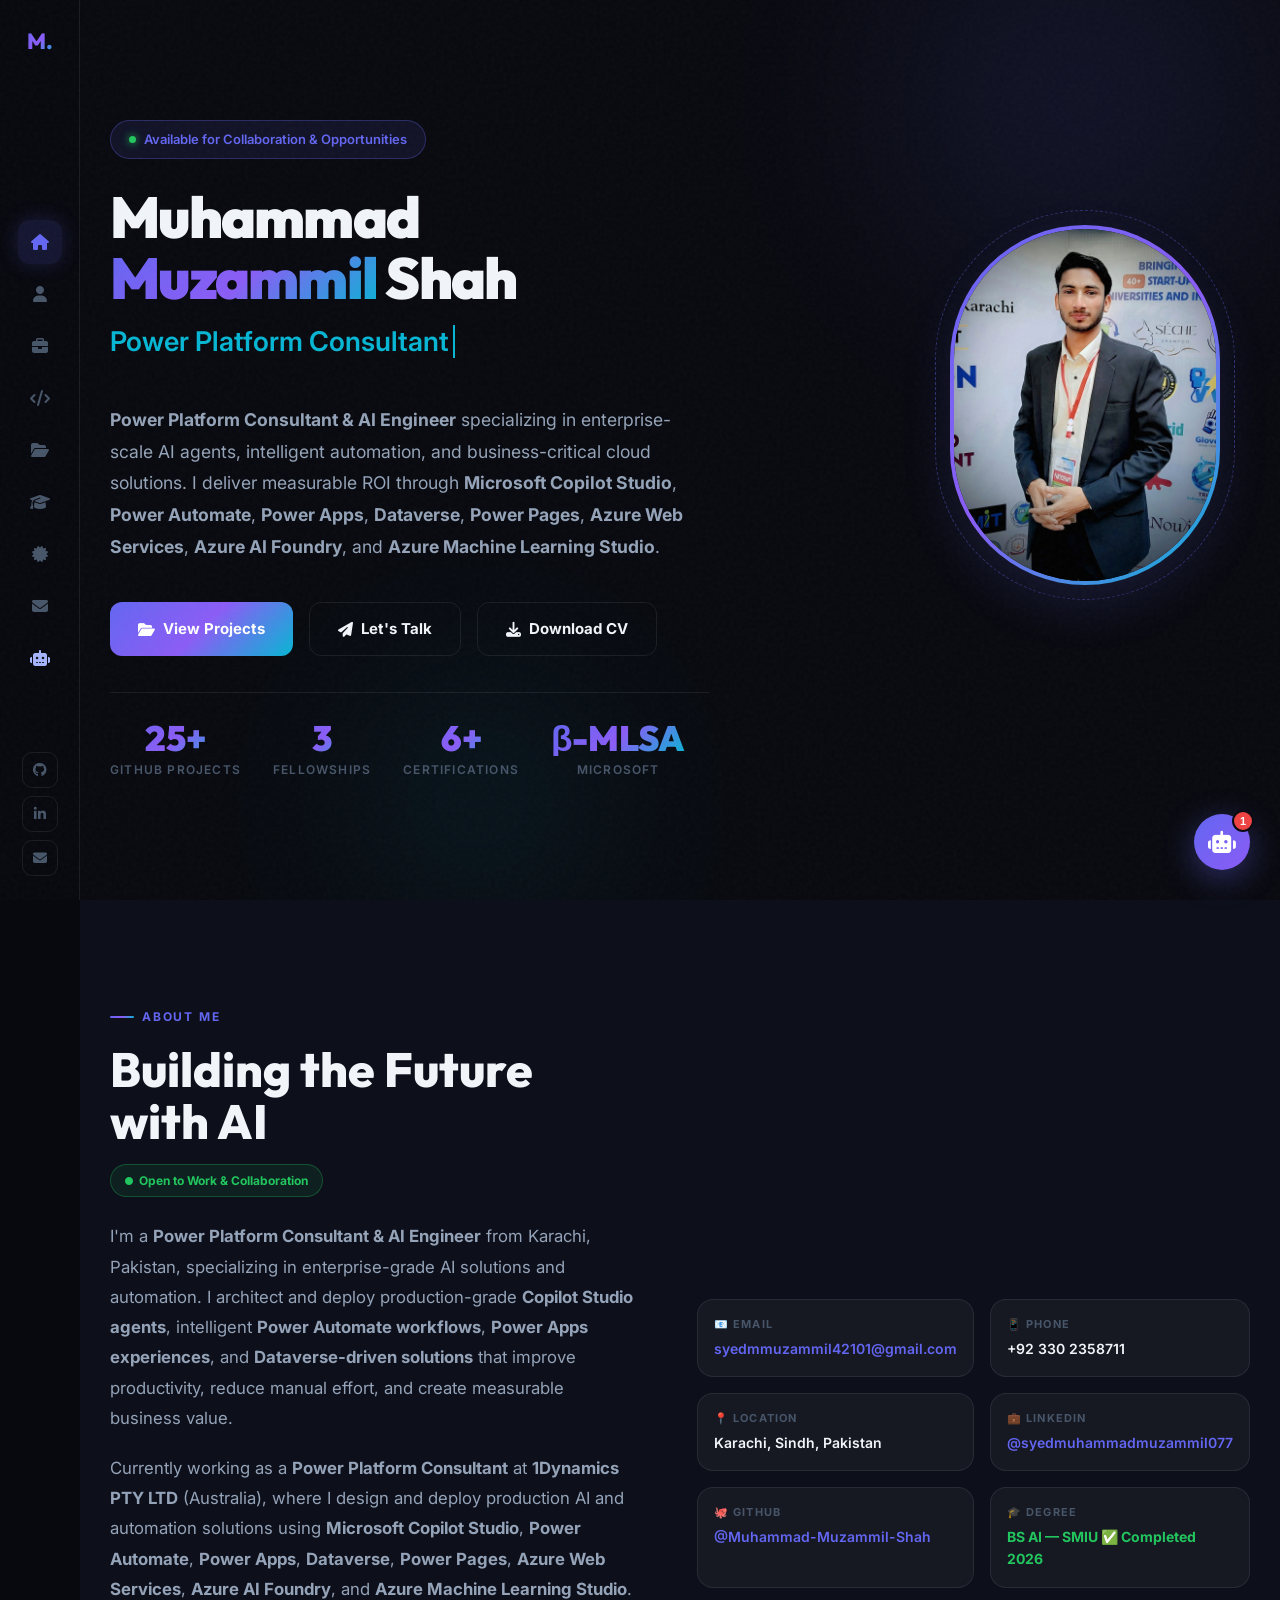
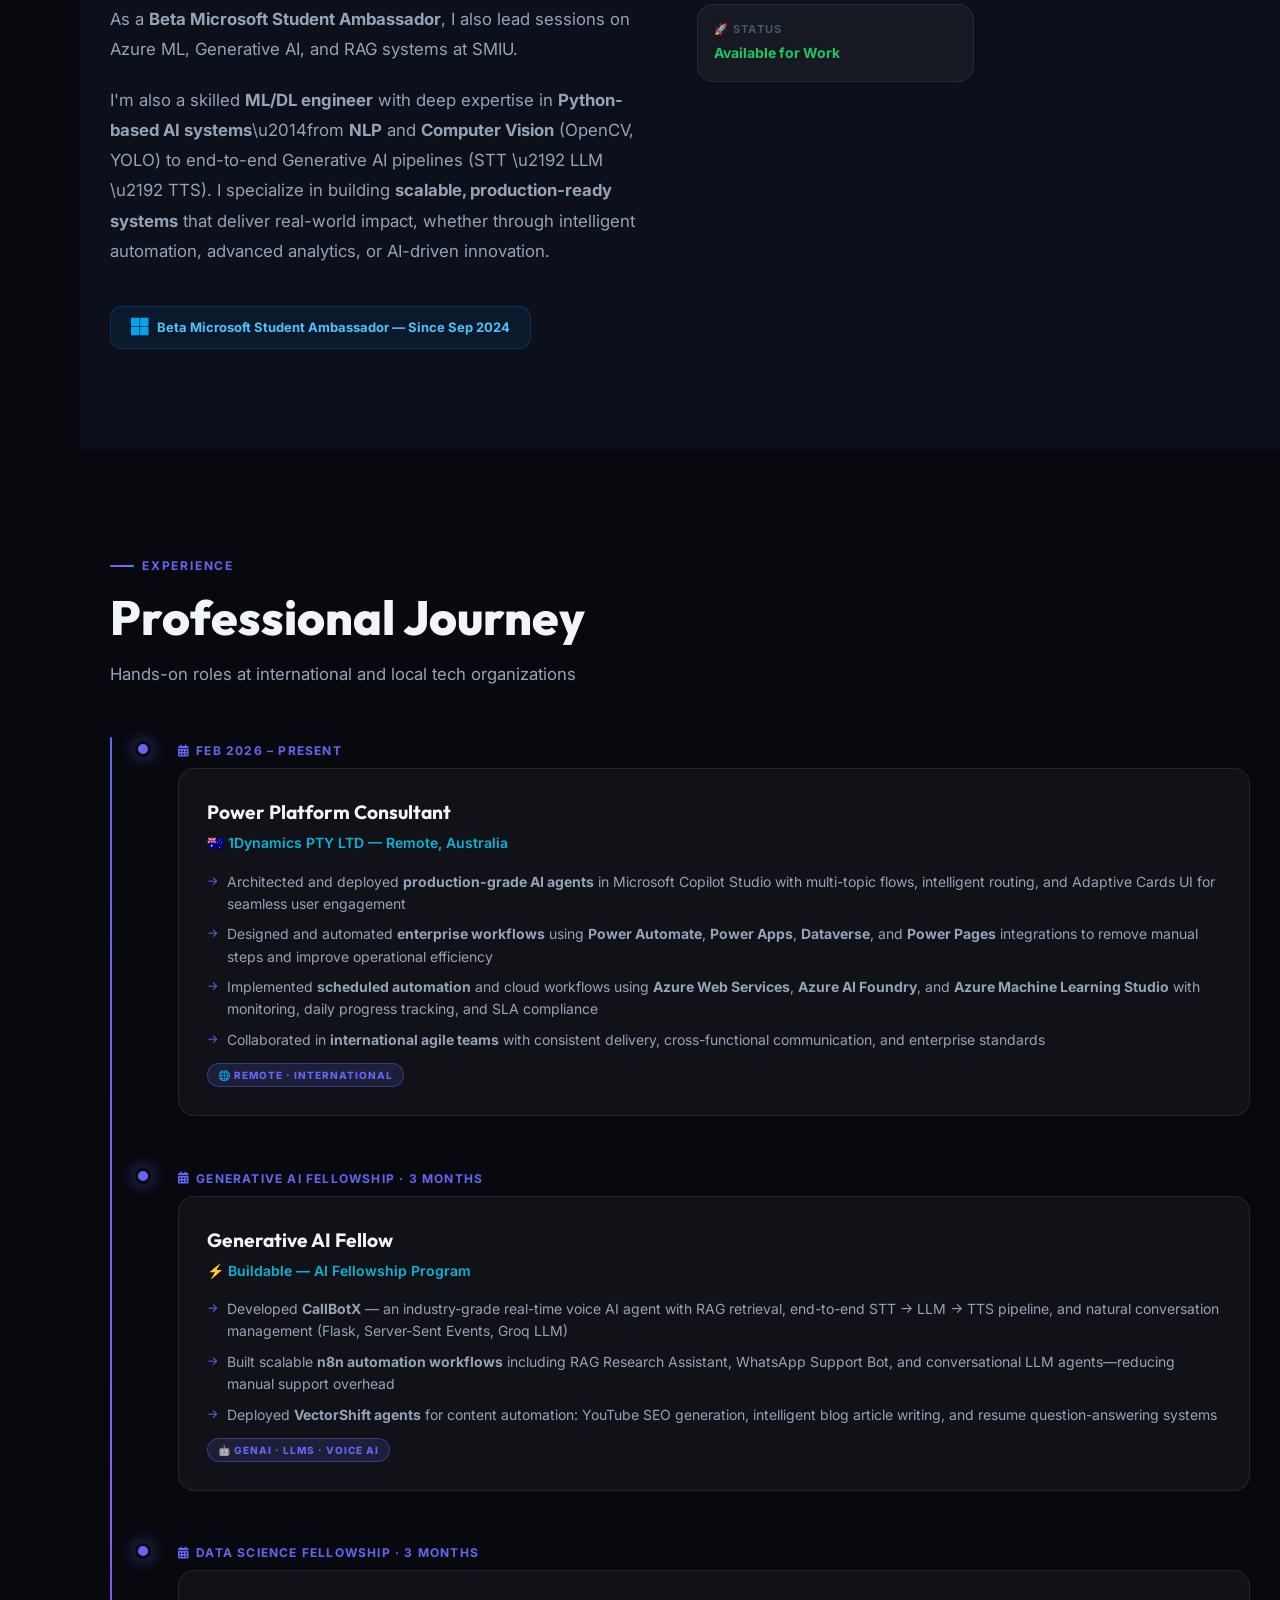
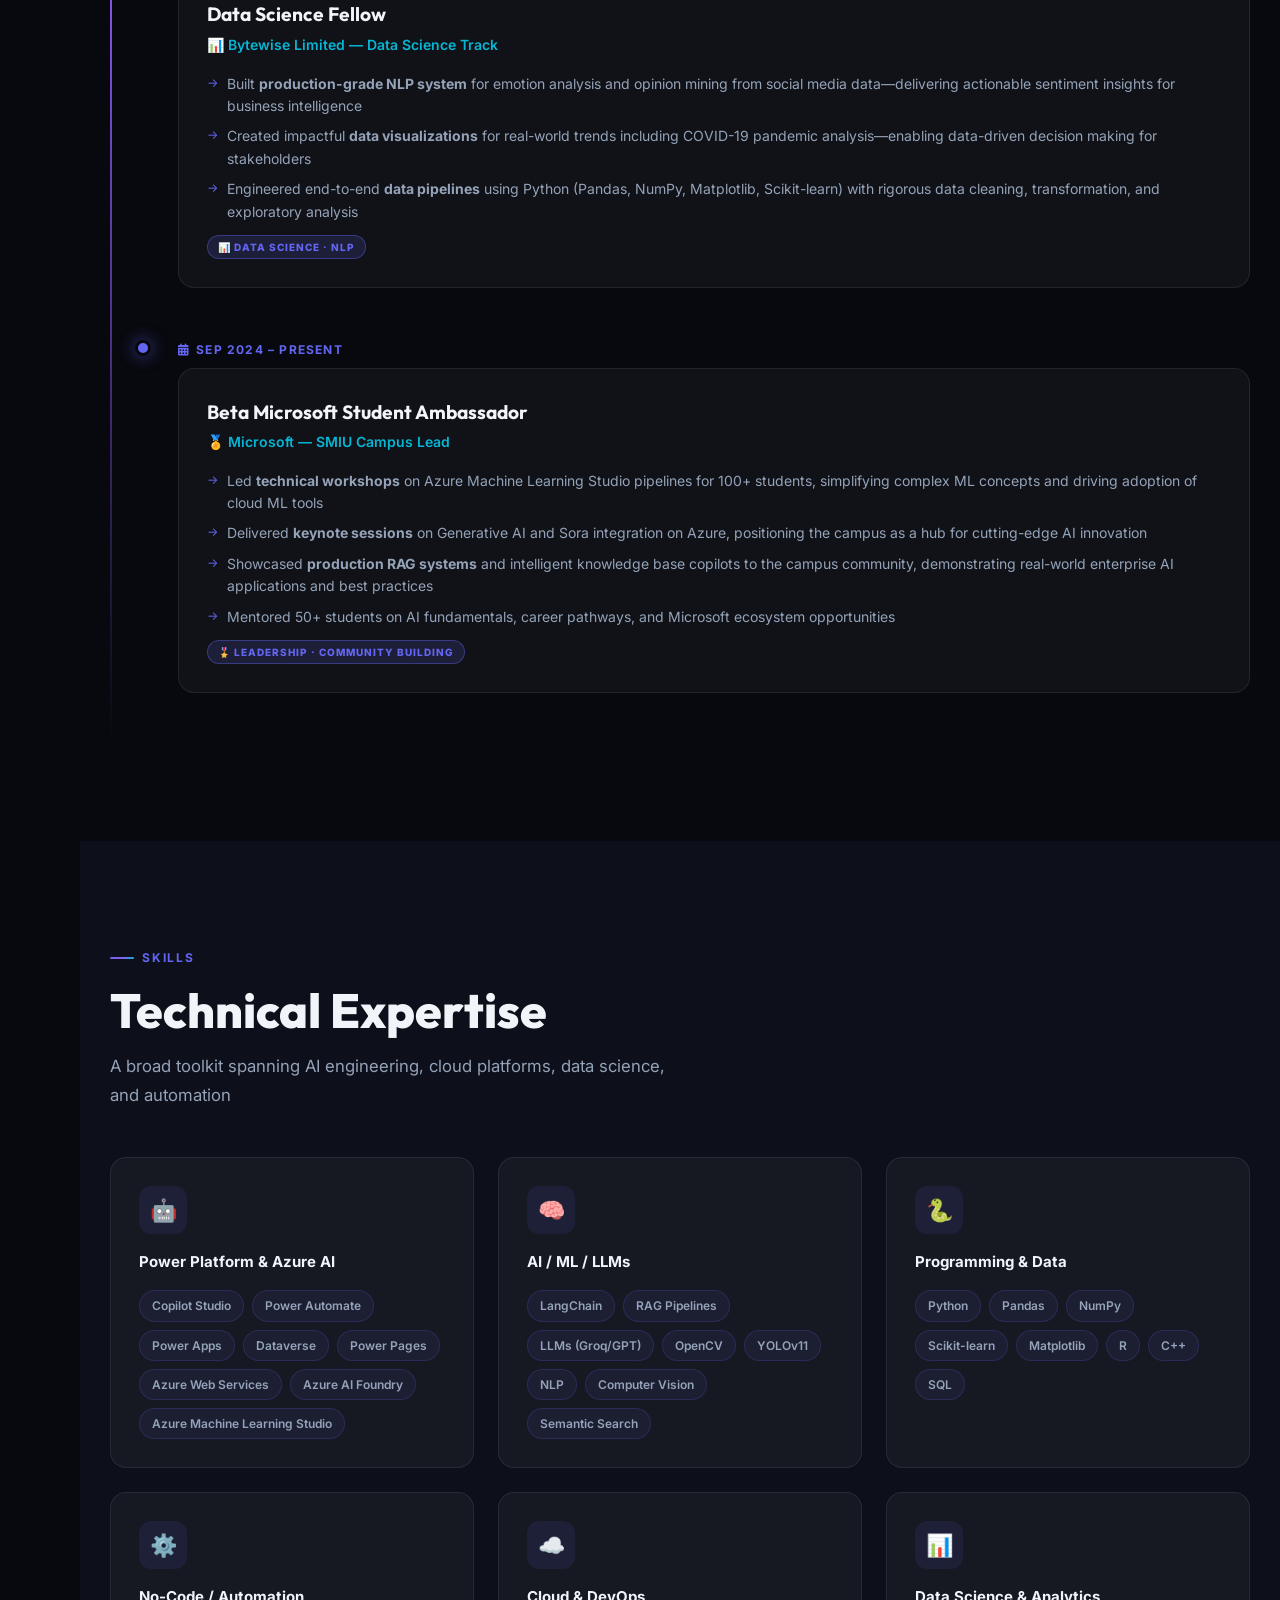
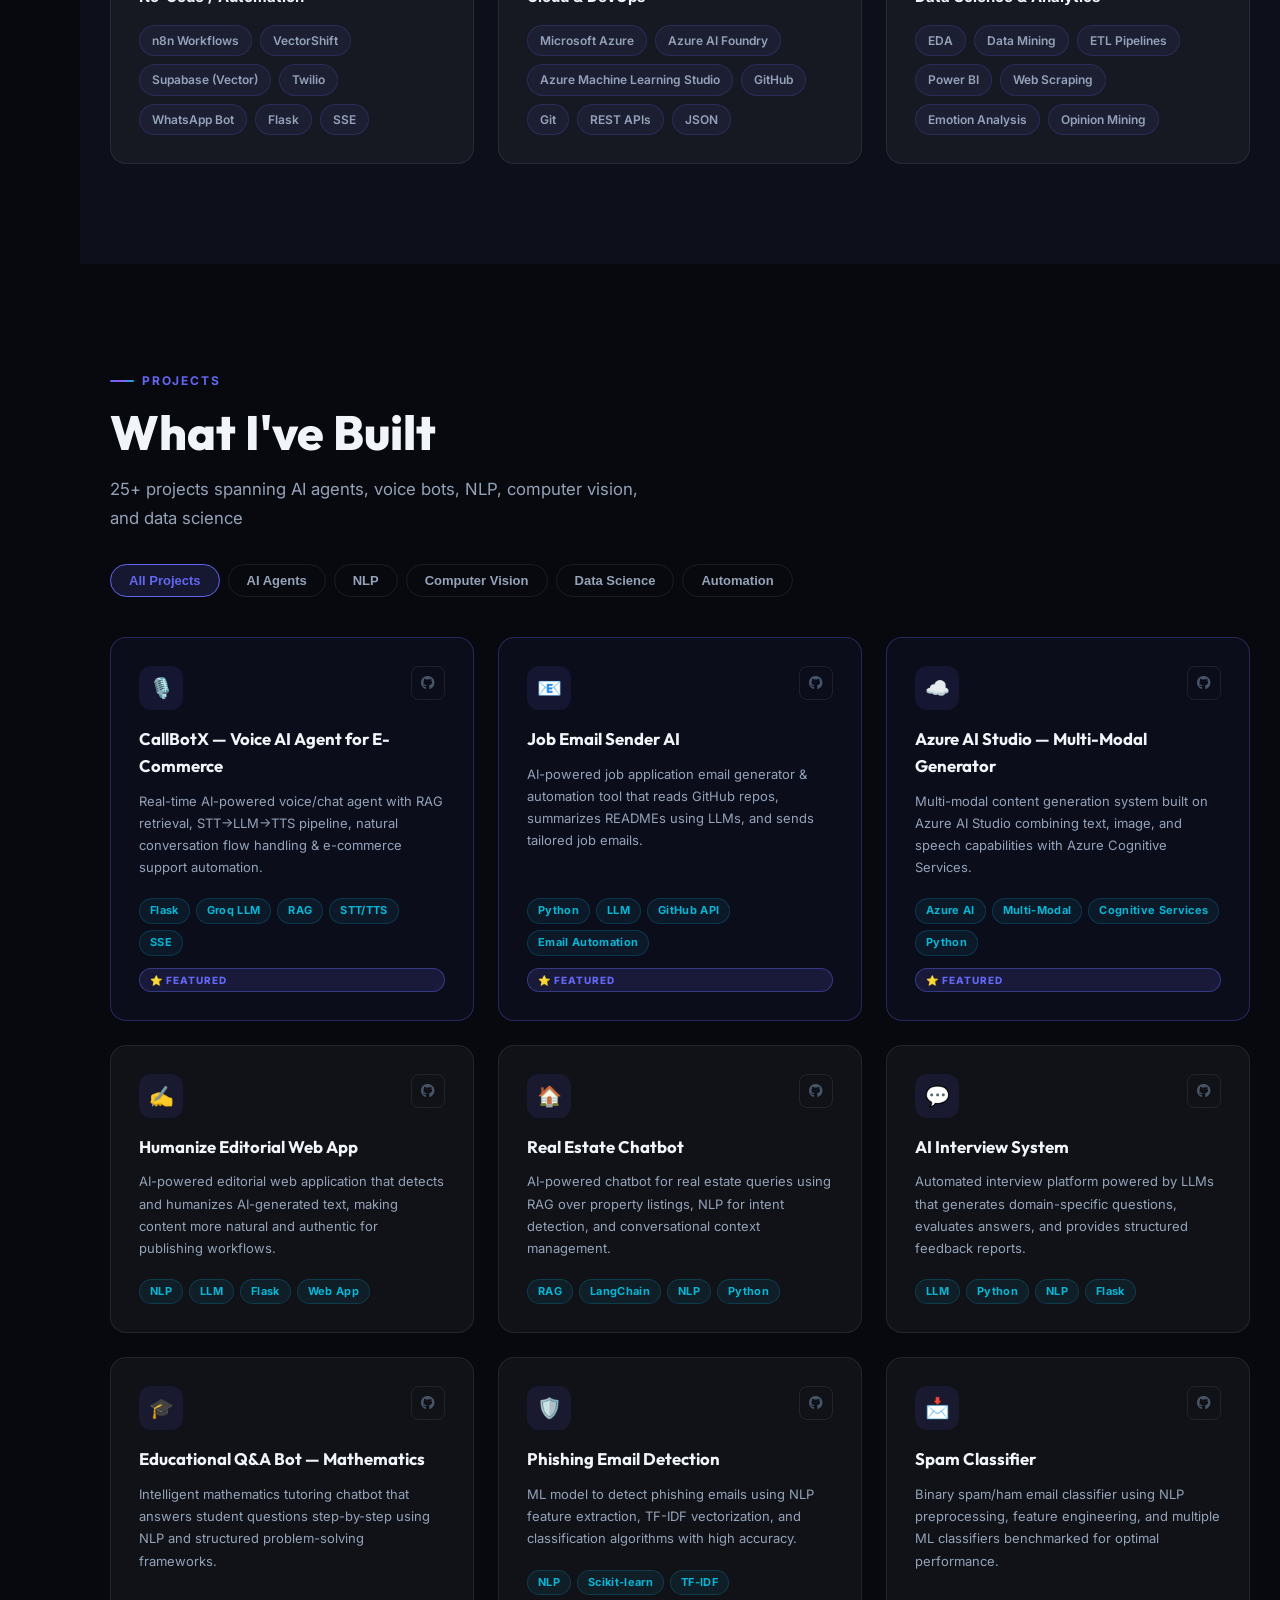
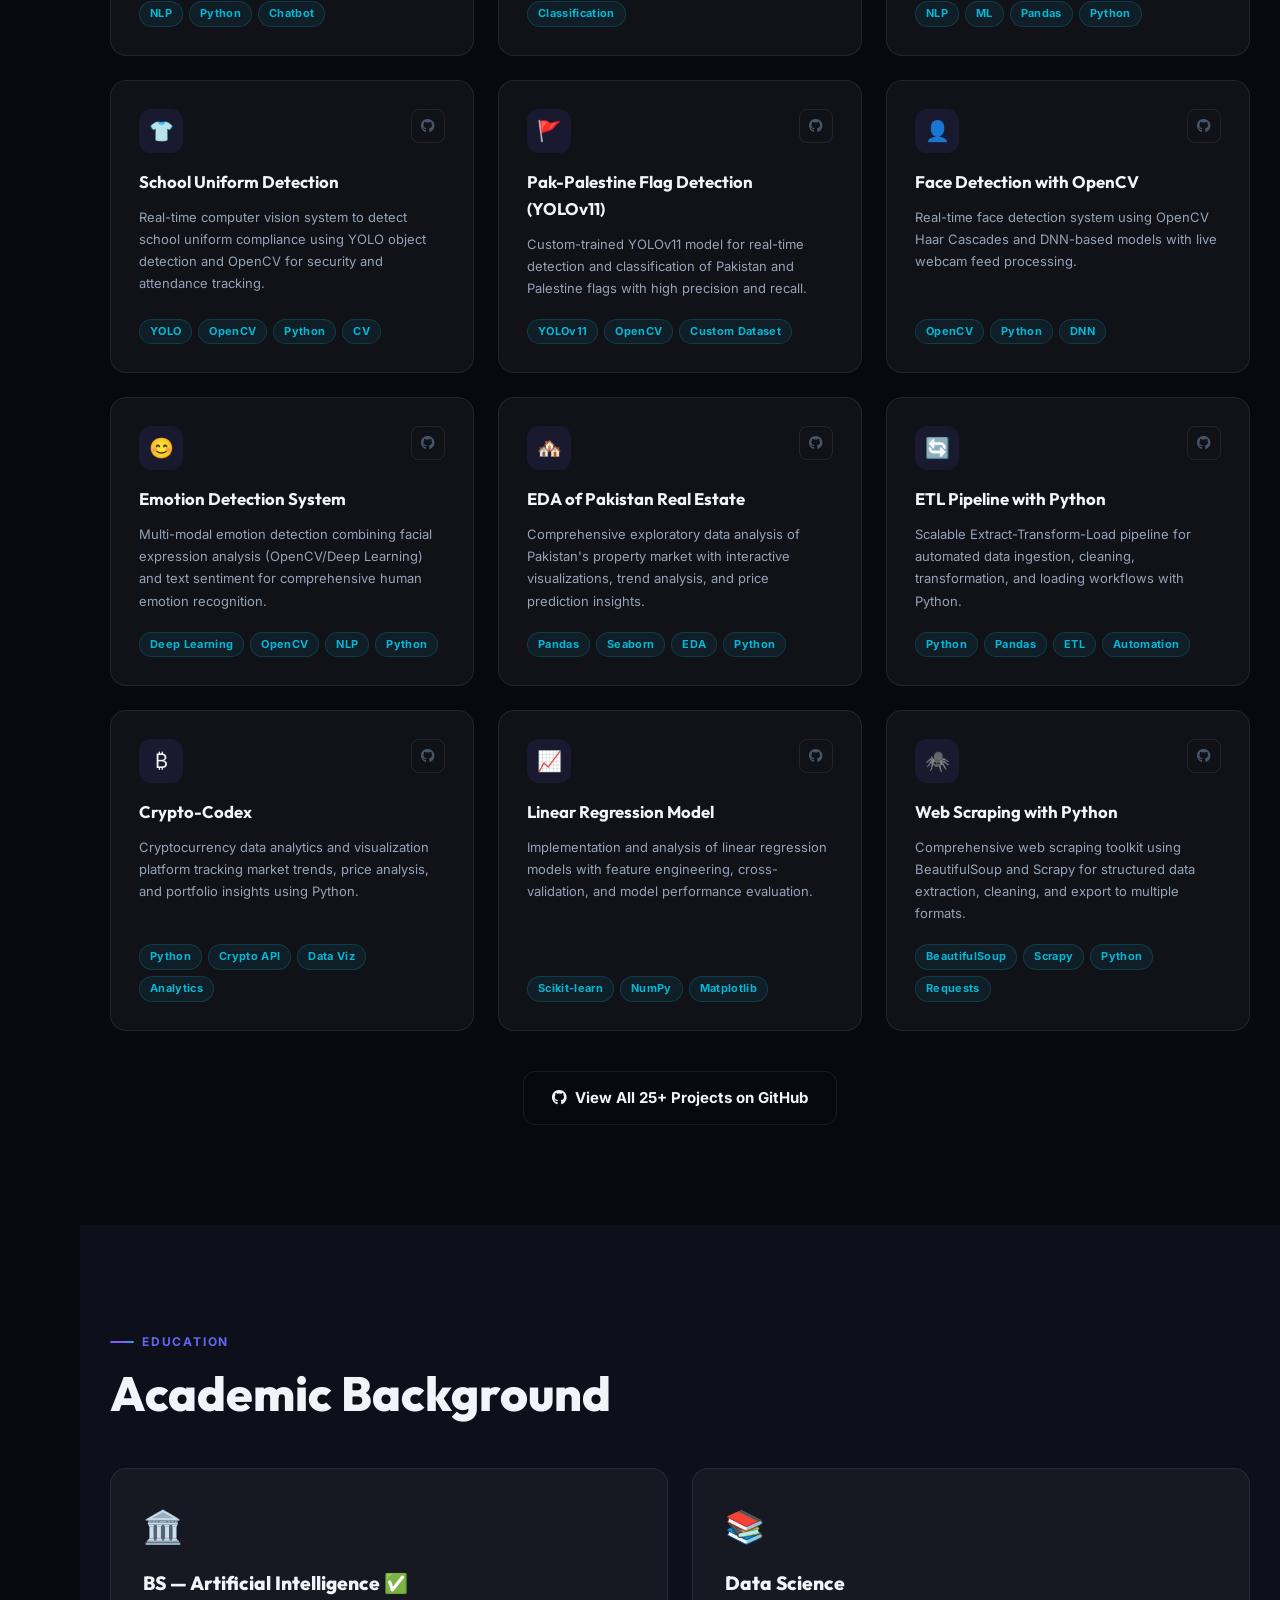
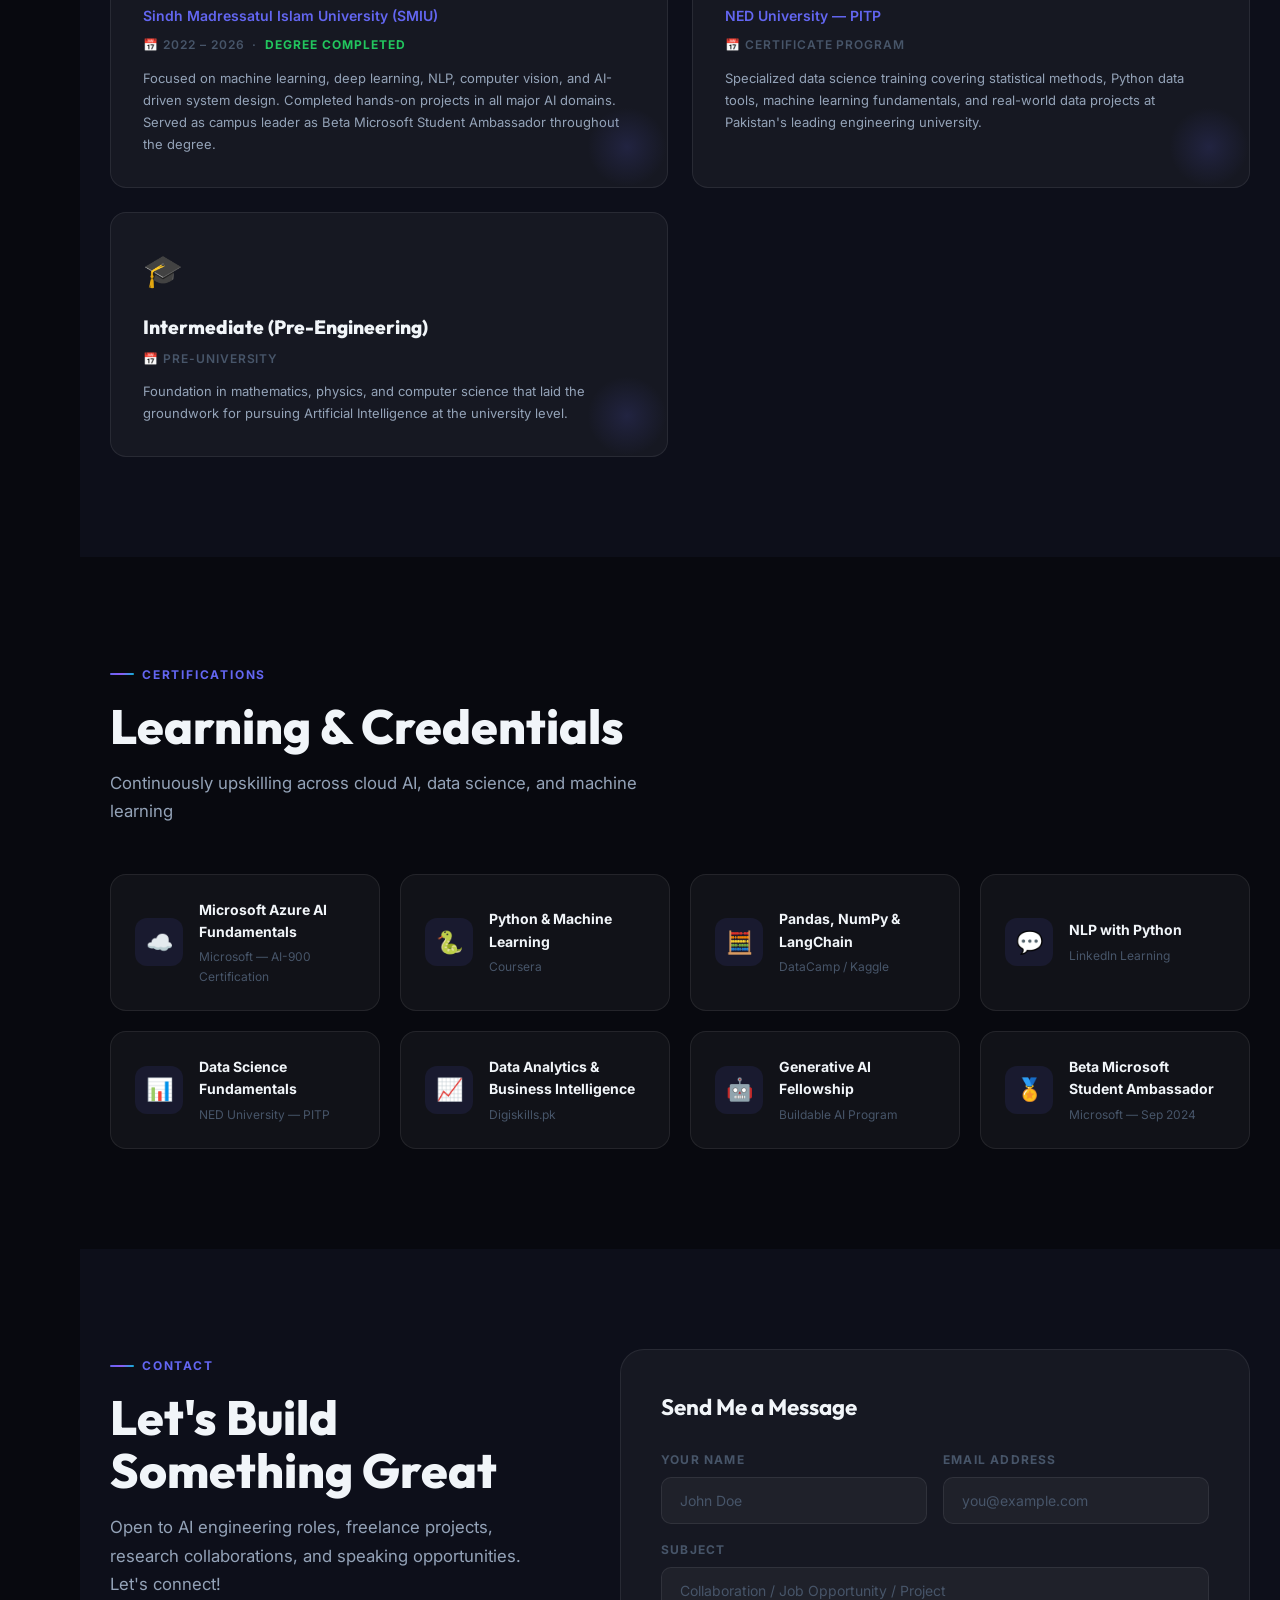
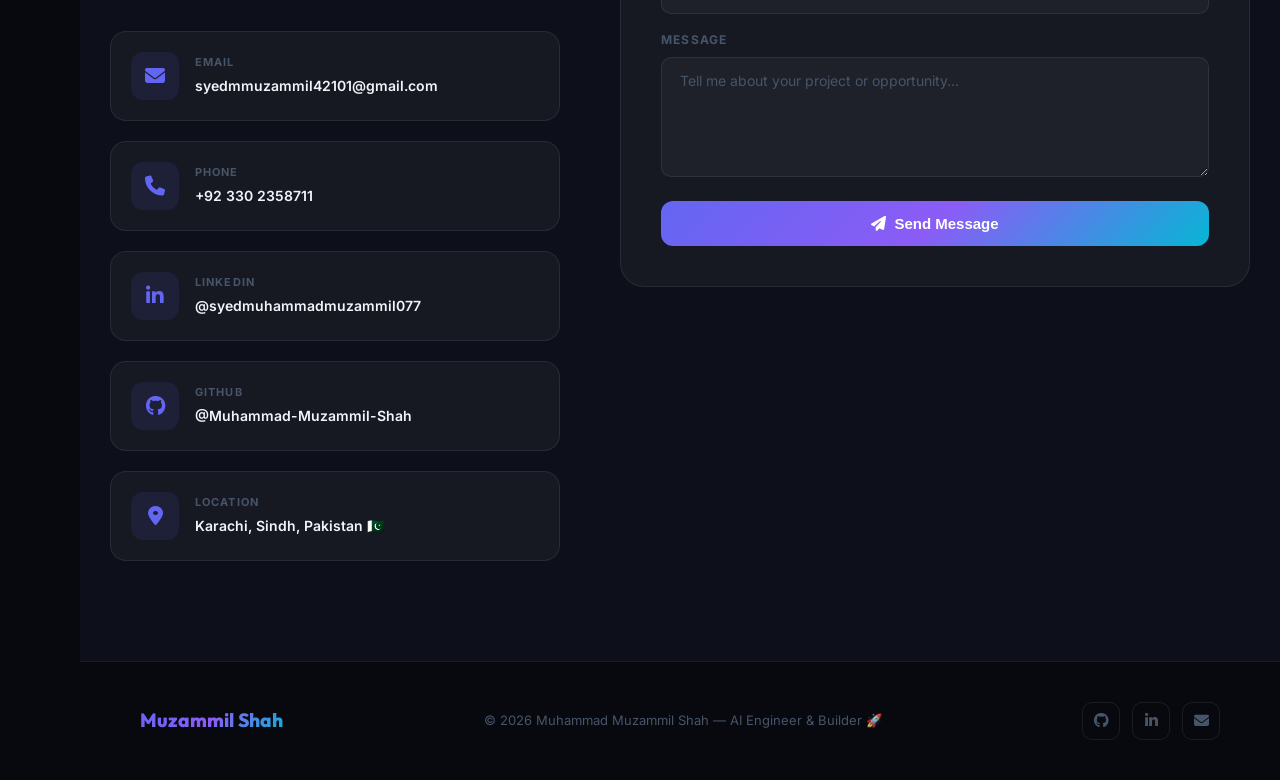
==== commit 76a0bb09: "Add Power Pages to portfolio stack" ====
--- a/index.html
+++ b/index.html
@@ -7,16 +7,16 @@
   <meta name="theme-color" content="#08090f">
   <meta name="mobile-web-app-capable" content="yes">
   <meta name="apple-mobile-web-app-status-bar-style" content="black-translucent">
-  <title>Muhammad Muzammil Shah — AI Engineer & Microsoft Copilot Studio Expert</title>
+  <title>Muhammad Muzammil Shah — Power Platform Consultant & AI Engineer</title>
   <meta name="description"
-    content="AI Engineer specializing in Microsoft Copilot Studio, Power Platform, Azure AI, RAG pipelines and production-ready AI agents. Beta Microsoft Student Ambassador.">
+    content="Power Platform Consultant and AI Engineer specializing in Microsoft Copilot Studio, Power Automate, Power Apps, Dataverse, Power Pages, Azure Web Services, Azure AI Foundry, and Azure Machine Learning Studio.">
   <meta name="keywords"
-    content="AI Engineer, Microsoft Copilot Studio, Power Platform, Azure AI, LangChain, RAG, Machine Learning, Pakistan">
+    content="Power Platform Consultant, AI Engineer, Microsoft Copilot Studio, Power Automate, Power Apps, Dataverse, Power Pages, Azure Web Services, Azure AI Foundry, Azure Machine Learning Studio, Pakistan">
 
   <!-- Open Graph -->
-  <meta property="og:title" content="Muhammad Muzammil Shah — AI Engineer">
+  <meta property="og:title" content="Muhammad Muzammil Shah — Power Platform Consultant & AI Engineer">
   <meta property="og:description"
-    content="AI Engineer specializing in Microsoft Copilot Studio, Power Platform & Azure AI services.">
+    content="Power Platform Consultant specializing in Microsoft Copilot Studio, Power Automate, Power Apps, Dataverse, Power Pages, Azure Web Services, Azure AI Foundry, and Azure Machine Learning Studio.">
   <meta property="og:type" content="website">
 
   <!-- Favicon -->
@@ -475,9 +475,11 @@
         </div>
 
         <p class="hero-desc">
-          AI Engineer passionate about building <strong>production-ready AI agents</strong>,
-          RAG pipelines, and automation workflows using Microsoft Copilot Studio,
-          Power Platform, Azure AI, and LangChain.
+          <strong>Power Platform Consultant & AI Engineer</strong> specializing in enterprise-scale AI agents,
+          intelligent automation, and business-critical cloud solutions.
+          I deliver measurable ROI through <strong>Microsoft Copilot Studio</strong>, <strong>Power Automate</strong>,
+          <strong>Power Apps</strong>, <strong>Dataverse</strong>, <strong>Power Pages</strong>,
+          <strong>Azure Web Services</strong>, <strong>Azure AI Foundry</strong>, and <strong>Azure Machine Learning Studio</strong>.
         </p>
 
         <div class="hero-cta">
@@ -536,21 +538,25 @@
           </div>
 
           <p>
-            I'm an AI Engineer from Karachi, Pakistan, with hands-on expertise in
-            <strong>Microsoft Copilot Studio</strong>, <strong>Power Platform</strong>, and
-            <strong>Azure AI services</strong>. I build scalable copilots, voice agents,
-            and RAG-powered knowledge bases that solve real enterprise problems.
+            I'm a <strong>Power Platform Consultant & AI Engineer</strong> from Karachi, Pakistan,
+            specializing in enterprise-grade AI solutions and automation.
+            I architect and deploy production-grade <strong>Copilot Studio agents</strong>, intelligent
+            <strong>Power Automate workflows</strong>, <strong>Power Apps experiences</strong>, and
+            <strong>Dataverse-driven solutions</strong> that improve productivity, reduce manual effort,
+            and create measurable business value.
           </p>
           <p>
-            Currently interning remotely at <strong>1Dynamics PTY LTD</strong> (Australia),
-            where I design and deploy production AI agents with Power Automate + Dataverse
-            integrations. As a <strong>Beta Microsoft Student Ambassador</strong>, I lead
-            sessions on Azure ML, Generative AI, and RAG systems at SMIU.
+            Currently working as a <strong>Power Platform Consultant</strong> at <strong>1Dynamics PTY LTD</strong> (Australia),
+            where I design and deploy production AI and automation solutions using <strong>Microsoft Copilot Studio</strong>,
+            <strong>Power Automate</strong>, <strong>Power Apps</strong>, <strong>Dataverse</strong>, <strong>Power Pages</strong>,
+            <strong>Azure Web Services</strong>, <strong>Azure AI Foundry</strong>, and <strong>Azure Machine Learning Studio</strong>.
+            As a <strong>Beta Microsoft Student Ambassador</strong>, I also lead sessions on Azure ML, Generative AI, and RAG systems at SMIU.
           </p>
           <p>
-            I'm also experienced in Python-based ML/DL pipelines — from NLP and
-            Computer Vision (OpenCV/YOLO) to end-to-end Generative AI workflows
-            (STT → LLM → TTS). I love building things that work at scale.
+            I'm also a skilled <strong>ML/DL engineer</strong> with deep expertise in <strong>Python-based AI systems</strong>\u2014from
+            <strong>NLP</strong> and <strong>Computer Vision</strong> (OpenCV, YOLO) to end-to-end Generative AI pipelines
+            (STT \u2192 LLM \u2192 TTS). I specialize in building <strong>scalable, production-ready systems</strong> that deliver real-world impact,
+            whether through intelligent automation, advanced analytics, or AI-driven innovation.
           </p>
 
           <div class="mlsa-badge">
@@ -624,11 +630,16 @@
             <div class="timeline-role">Power Platform Consultant</div>
             <div class="timeline-company">🇦🇺 1Dynamics PTY LTD — Remote, Australia</div>
             <ul class="timeline-desc">
-              <li>Built &amp; tested production-grade AI agents in <strong>Microsoft Copilot Studio</strong> with
-                multi-topic flows and Adaptive Cards UI</li>
-              <li>Automated enterprise workflows using <strong>Power Automate</strong> + Dataverse integrations</li>
-              <li>Delivered reliable scheduled automation tasks with daily progress tracking</li>
-              <li>Worked in an agile international team environment with consistent delivery</li>
+              <li>Architected and deployed <strong>production-grade AI agents</strong> in Microsoft Copilot Studio
+                with multi-topic flows, intelligent routing, and Adaptive Cards UI for seamless user engagement</li>
+              <li>Designed and automated <strong>enterprise workflows</strong> using <strong>Power Automate</strong>,
+                <strong>Power Apps</strong>, <strong>Dataverse</strong>, and <strong>Power Pages</strong> integrations
+                to remove manual steps and improve operational efficiency</li>
+              <li>Implemented <strong>scheduled automation</strong> and cloud workflows using <strong>Azure Web Services</strong>,
+                <strong>Azure AI Foundry</strong>, and <strong>Azure Machine Learning Studio</strong> with monitoring,
+                daily progress tracking, and SLA compliance</li>
+              <li>Collaborated in <strong>international agile teams</strong> with consistent delivery,
+                cross-functional communication, and enterprise standards</li>
             </ul>
             <div class="project-badge">🌐 Remote · International</div>
           </div>
@@ -643,10 +654,12 @@
             <div class="timeline-role">Generative AI Fellow</div>
             <div class="timeline-company">⚡ Buildable — AI Fellowship Program</div>
             <ul class="timeline-desc">
-              <li>Developed <strong>CallBotX</strong> — a real-time voice AI agent with RAG, STT → LLM → TTS pipeline
-                (Flask + SSE + Groq)</li>
-              <li>Built n8n automation workflows: RAG Research Assistant, WhatsApp Support Bot, Groq LLM agent</li>
-              <li>Created VectorShift agents for YouTube SEO generation and automated blog writing</li>
+              <li>Developed <strong>CallBotX</strong> — an industry-grade real-time voice AI agent with RAG retrieval,
+                end-to-end STT → LLM → TTS pipeline, and natural conversation management (Flask, Server-Sent Events, Groq LLM)</li>
+              <li>Built scalable <strong>n8n automation workflows</strong> including RAG Research Assistant,
+                WhatsApp Support Bot, and conversational LLM agents—reducing manual support overhead</li>
+              <li>Deployed <strong>VectorShift agents</strong> for content automation: YouTube SEO generation,
+                intelligent blog article writing, and resume question-answering systems</li>
             </ul>
             <div class="project-badge">🤖 GenAI · LLMs · Voice AI</div>
           </div>
@@ -661,10 +674,12 @@
             <div class="timeline-role">Data Science Fellow</div>
             <div class="timeline-company">📊 Bytewise Limited — Data Science Track</div>
             <ul class="timeline-desc">
-              <li>Built <strong>NLP-based emotion analysis</strong> and opinion mining system from social media data
-              </li>
-              <li>Created data visualizations for real-world trends including COVID-19 insights</li>
-              <li>Applied Python (Pandas, NumPy, Matplotlib) for end-to-end data pipelines</li>
+              <li>Built <strong>production-grade NLP system</strong> for emotion analysis and opinion mining
+                from social media data—delivering actionable sentiment insights for business intelligence</li>
+              <li>Created impactful <strong>data visualizations</strong> for real-world trends including
+                COVID-19 pandemic analysis—enabling data-driven decision making for stakeholders</li>
+              <li>Engineered end-to-end <strong>data pipelines</strong> using Python (Pandas, NumPy, Matplotlib, Scikit-learn)
+                with rigorous data cleaning, transformation, and exploratory analysis</li>
             </ul>
             <div class="project-badge">📊 Data Science · NLP</div>
           </div>
@@ -679,10 +694,13 @@
             <div class="timeline-role">Beta Microsoft Student Ambassador</div>
             <div class="timeline-company">🏅 Microsoft — SMIU Campus Lead</div>
             <ul class="timeline-desc">
-              <li>Led workshops on <strong>Azure Machine Learning Studio</strong> pipelines for students</li>
-              <li>Conducted sessions on <strong>Generative AI with Sora on Azure</strong></li>
-              <li>Demonstrated production <strong>RAG systems &amp; knowledge base copilots</strong> to the campus
-                community</li>
+              <li>Led <strong>technical workshops</strong> on Azure Machine Learning Studio pipelines for 100+ students,
+                simplifying complex ML concepts and driving adoption of cloud ML tools</li>
+              <li>Delivered <strong>keynote sessions</strong> on Generative AI and Sora integration on Azure,
+                positioning the campus as a hub for cutting-edge AI innovation</li>
+              <li>Showcased <strong>production RAG systems</strong> and intelligent knowledge base copilots to the campus community,
+                demonstrating real-world enterprise AI applications and best practices</li>
+              <li>Mentored 50+ students on AI fundamentals, career pathways, and Microsoft ecosystem opportunities</li>
             </ul>
             <div class="project-badge">🎖️ Leadership · Community Building</div>
           </div>
@@ -703,16 +721,16 @@
       <div class="skills-grid" style="margin-top:48px">
         <div class="skill-category reveal">
           <div class="skill-category-icon">🤖</div>
-          <div class="skill-category-name">Microsoft AI Stack</div>
+          <div class="skill-category-name">Power Platform & Azure AI</div>
           <div class="skill-tags">
             <span class="skill-tag">Copilot Studio</span>
             <span class="skill-tag">Power Automate</span>
             <span class="skill-tag">Power Apps</span>
             <span class="skill-tag">Dataverse</span>
-            <span class="skill-tag">Azure AI Search</span>
-            <span class="skill-tag">Azure Blob Storage</span>
-            <span class="skill-tag">Azure Embeddings</span>
-            <span class="skill-tag">Adaptive Cards</span>
+            <span class="skill-tag">Power Pages</span>
+            <span class="skill-tag">Azure Web Services</span>
+            <span class="skill-tag">Azure AI Foundry</span>
+            <span class="skill-tag">Azure Machine Learning Studio</span>
           </div>
         </div>
 
@@ -765,7 +783,8 @@
           <div class="skill-category-name">Cloud & DevOps</div>
           <div class="skill-tags">
             <span class="skill-tag">Microsoft Azure</span>
-            <span class="skill-tag">Azure AI Studio</span>
+            <span class="skill-tag">Azure AI Foundry</span>
+            <span class="skill-tag">Azure Machine Learning Studio</span>
             <span class="skill-tag">GitHub</span>
             <span class="skill-tag">Git</span>
             <span class="skill-tag">REST APIs</span>
@@ -1479,7 +1498,7 @@
       <div class="chat-msg bot-msg">
         <div class="chat-msg-avatar"><img src="img/MyPhoto.jpeg" alt="M" onerror="this.textContent='M'"></div>
         <div class="chat-msg-bubble">
-          Assalam o Alaikum! 👋 I'm <strong>Muhammad Muzammil Shah</strong> — AI Engineer & Microsoft Copilot Studio expert. Ask me anything about my skills, experience, projects, or education. I'm here to help!
+          Assalam o Alaikum! 👋 I'm <strong>Muhammad Muzammil Shah</strong> — Power Platform Consultant & AI Engineer. Ask me anything about my skills, experience, projects, or education. I'm here to help!
         </div>
       </div>
     </div>
@@ -1532,12 +1551,12 @@
 
     /* ─── Typing Animation ───────────────────── */
     const roles = [
+      'Power Platform Consultant',
       'AI Engineer',
-      'Microsoft Copilot Studio Dev',
-      'Power Platform Architect',
-      'RAG Pipeline Builder',
-      'Azure AI Specialist',
-      'Generative AI Fellow',
+      'Copilot Studio Developer',
+      'Power Automate & Power Apps Specialist',
+      'Azure AI Foundry Practitioner',
+      'Azure Machine Learning Studio User',
       'Beta Microsoft Student Ambassador'
     ];
 
@@ -1646,26 +1665,26 @@
 - Status: Available for Work & Collaboration
 
 SUMMARY:
-I am an AI Engineer with hands-on experience in Microsoft Copilot Studio, Power Platform, and Azure AI services. I specialize in building AI agents, RAG-based knowledge systems, and automation workflows using enterprise-grade tools. I have a strong foundation in Machine Learning, NLP, and real-world AI applications. I am also a Beta Microsoft Student Ambassador.
+I am a Power Platform Consultant and AI Engineer with hands-on experience in Microsoft Copilot Studio, Power Automate, Power Apps, Dataverse, Power Pages, Azure Web Services, Azure AI Foundry, and Azure Machine Learning Studio. I specialize in building AI agents, enterprise automation, and RAG-based knowledge systems using production-ready Microsoft technologies. I have a strong foundation in Machine Learning, NLP, and real-world AI applications. I am also a Beta Microsoft Student Ambassador.
 
 EDUCATION:
 - BS in Artificial Intelligence from Sindh Madressatul Islam University (SMIU), Karachi — Graduated January 2026
 
 TECHNICAL SKILLS:
 - AI & ML: Python, Machine Learning, NLP, LLMs, RAG pipelines, LangChain
-- Microsoft Stack: Copilot Studio, Power Apps, Power Automate, Dataverse, Azure AI Search, Azure Blob Storage, Azure Embeddings, Adaptive Cards
+- Microsoft Stack: Copilot Studio, Power Automate, Power Apps, Dataverse, Power Pages, Azure Web Services, Azure AI Foundry, Azure Machine Learning Studio, Adaptive Cards
 - Deep Learning & CV: TensorFlow, PyTorch, OpenCV, YOLOv11
 - Data: SQL, Pandas, NumPy, Matplotlib, Scikit-learn, R, C++
 - No-Code/Automation: n8n Workflows, VectorShift, Supabase (Vector), Twilio, Flask, SSE
-- Cloud & DevOps: Microsoft Azure, Azure AI Studio, GitHub, Git, REST APIs, JSON
+- Cloud & DevOps: Microsoft Azure, Azure AI Foundry, Azure Machine Learning Studio, GitHub, Git, REST APIs, JSON
 - Data Science: EDA, Data Mining, ETL Pipelines, Power BI, Web Scraping, Emotion Analysis, Opinion Mining
 
 PROFESSIONAL EXPERIENCE:
 1. Power Platform Consultant (Remote) — 1Dynamics PTY LTD, Australia (Feb 2026 – Present)
-   - Built & tested production-grade AI agents in Microsoft Copilot Studio with multi-topic flows and Adaptive Cards UI
-   - Automated enterprise workflows using Power Automate + Dataverse integrations
-   - Delivered reliable scheduled automation tasks with daily progress tracking
-   - Worked in an agile international team environment
+  - Built and tested production-grade AI agents in Microsoft Copilot Studio with multi-topic flows and Adaptive Cards UI
+  - Automated enterprise workflows using Power Automate, Power Apps, Dataverse, and Power Pages integrations
+  - Delivered reliable scheduled automation tasks with daily progress tracking using Azure Web Services and Azure AI Foundry
+  - Worked in an agile international team environment with consistent delivery
 
 2. Generative AI Fellow — Buildable (<5% acceptance, 12-week program) (3 Months)
    - Developed CallBotX — a real-time voice AI agent with RAG, STT to LLM to TTS pipeline (Flask + SSE + Groq)
@@ -1687,7 +1706,7 @@
 - Job Email Sender AI: AI-powered job application email generator using GitHub API + LLMs
 - Azure AI Studio — Multi-Modal Generator: Multi-modal content generation using Azure Cognitive Services
 - Copilot Studio Agent — Agent Academy (Microsoft): Declarative Copilot with topics, triggers, Adaptive Cards
-- AI Knowledge Base Copilot (RAG – Microsoft Stack): RAG-based Copilot using Azure AI Search + Azure Storage
+- AI Knowledge Base Copilot (RAG – Microsoft Stack): RAG-based Copilot using Azure AI Foundry + Azure Storage
 - Real Estate Chatbot: RAG over property listings with NLP intent detection
 - AI Interview System: Automated interview platform with LLM-generated questions and feedback
 - Humanize Editorial Web App: AI tool to detect and humanize AI-generated text
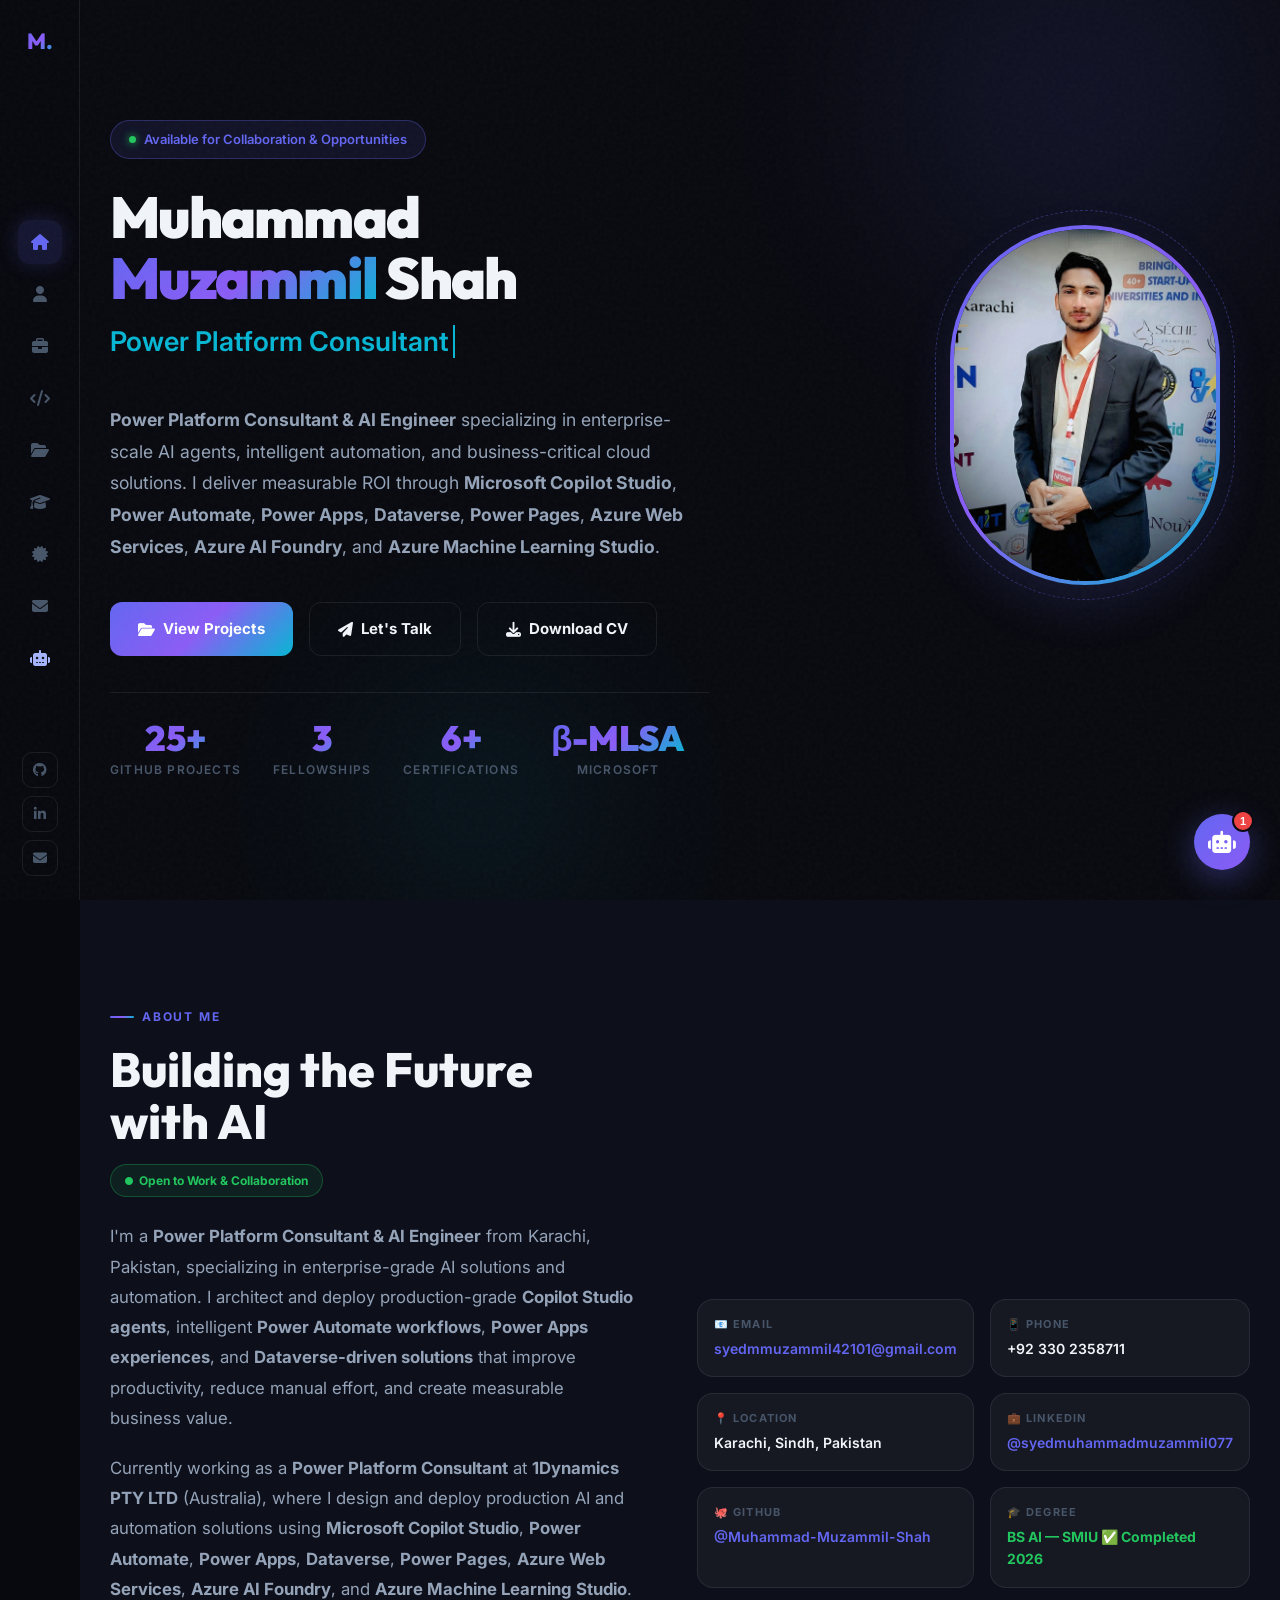
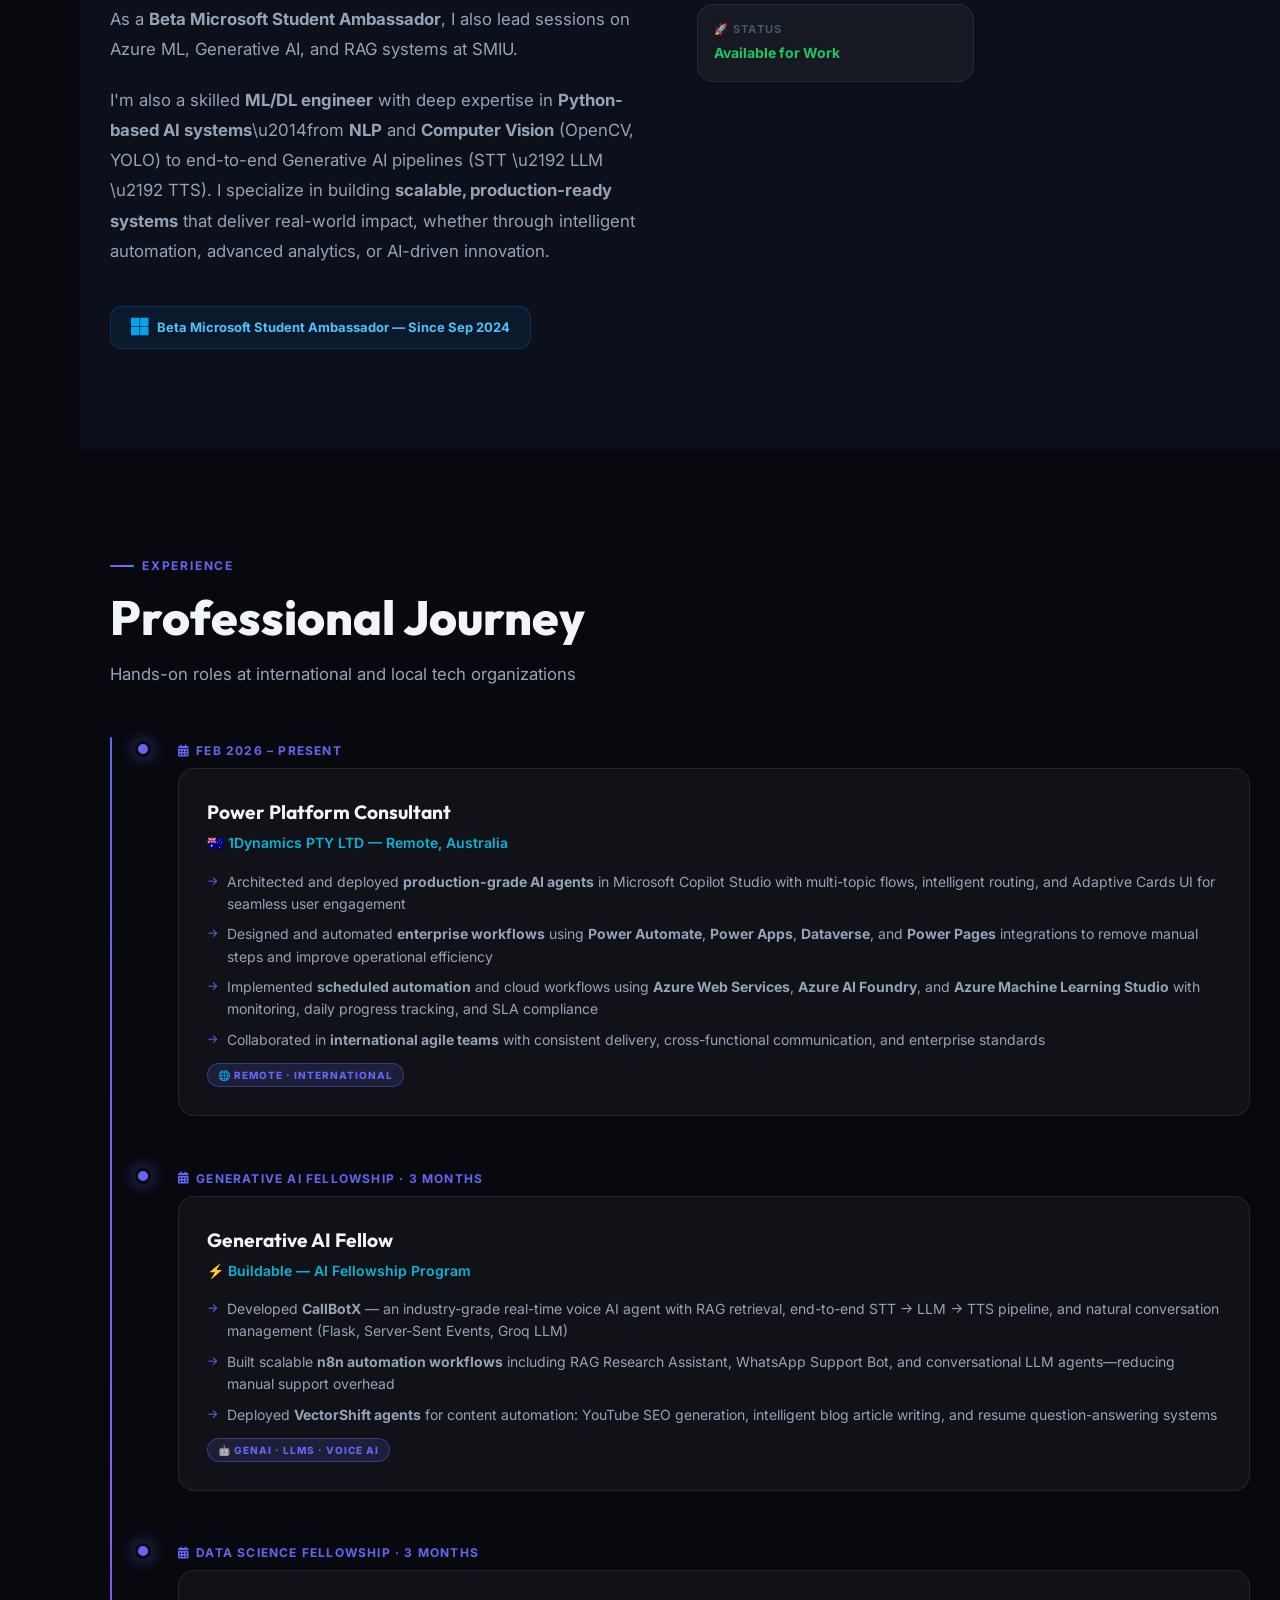
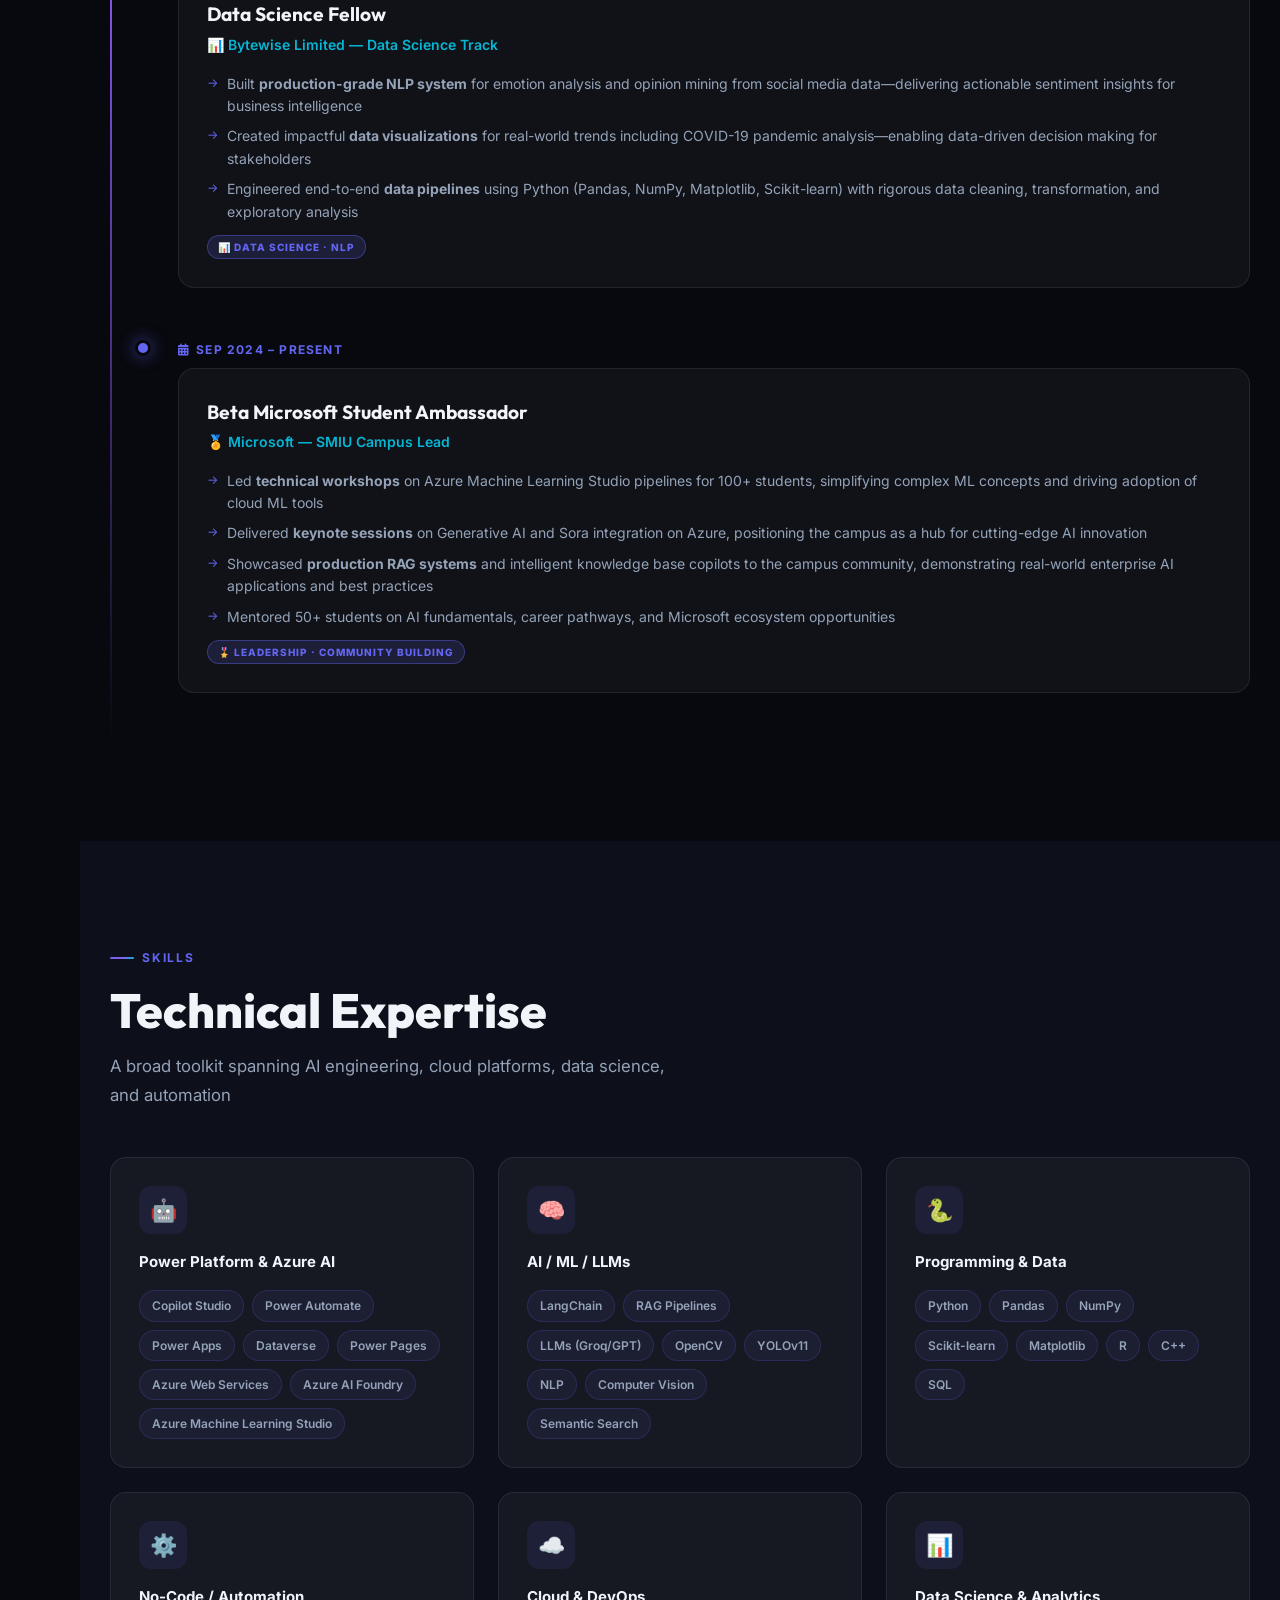
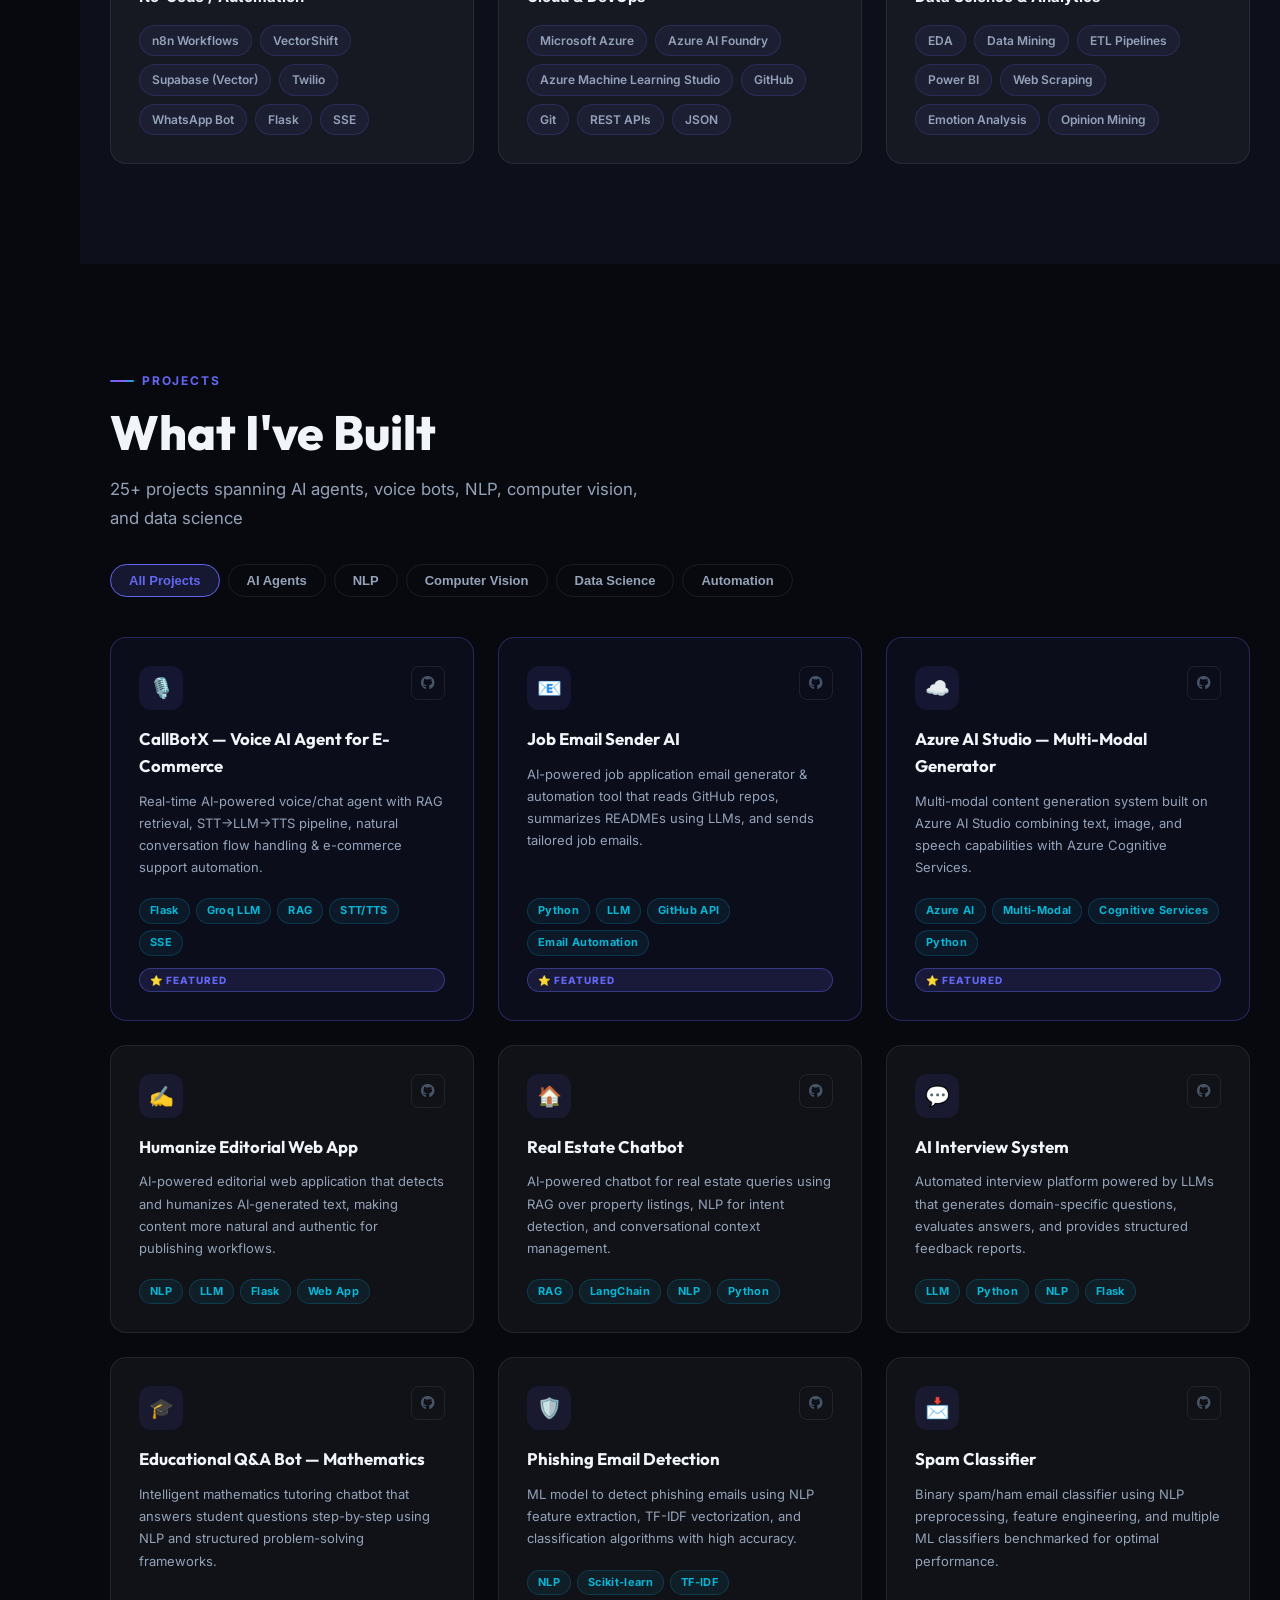
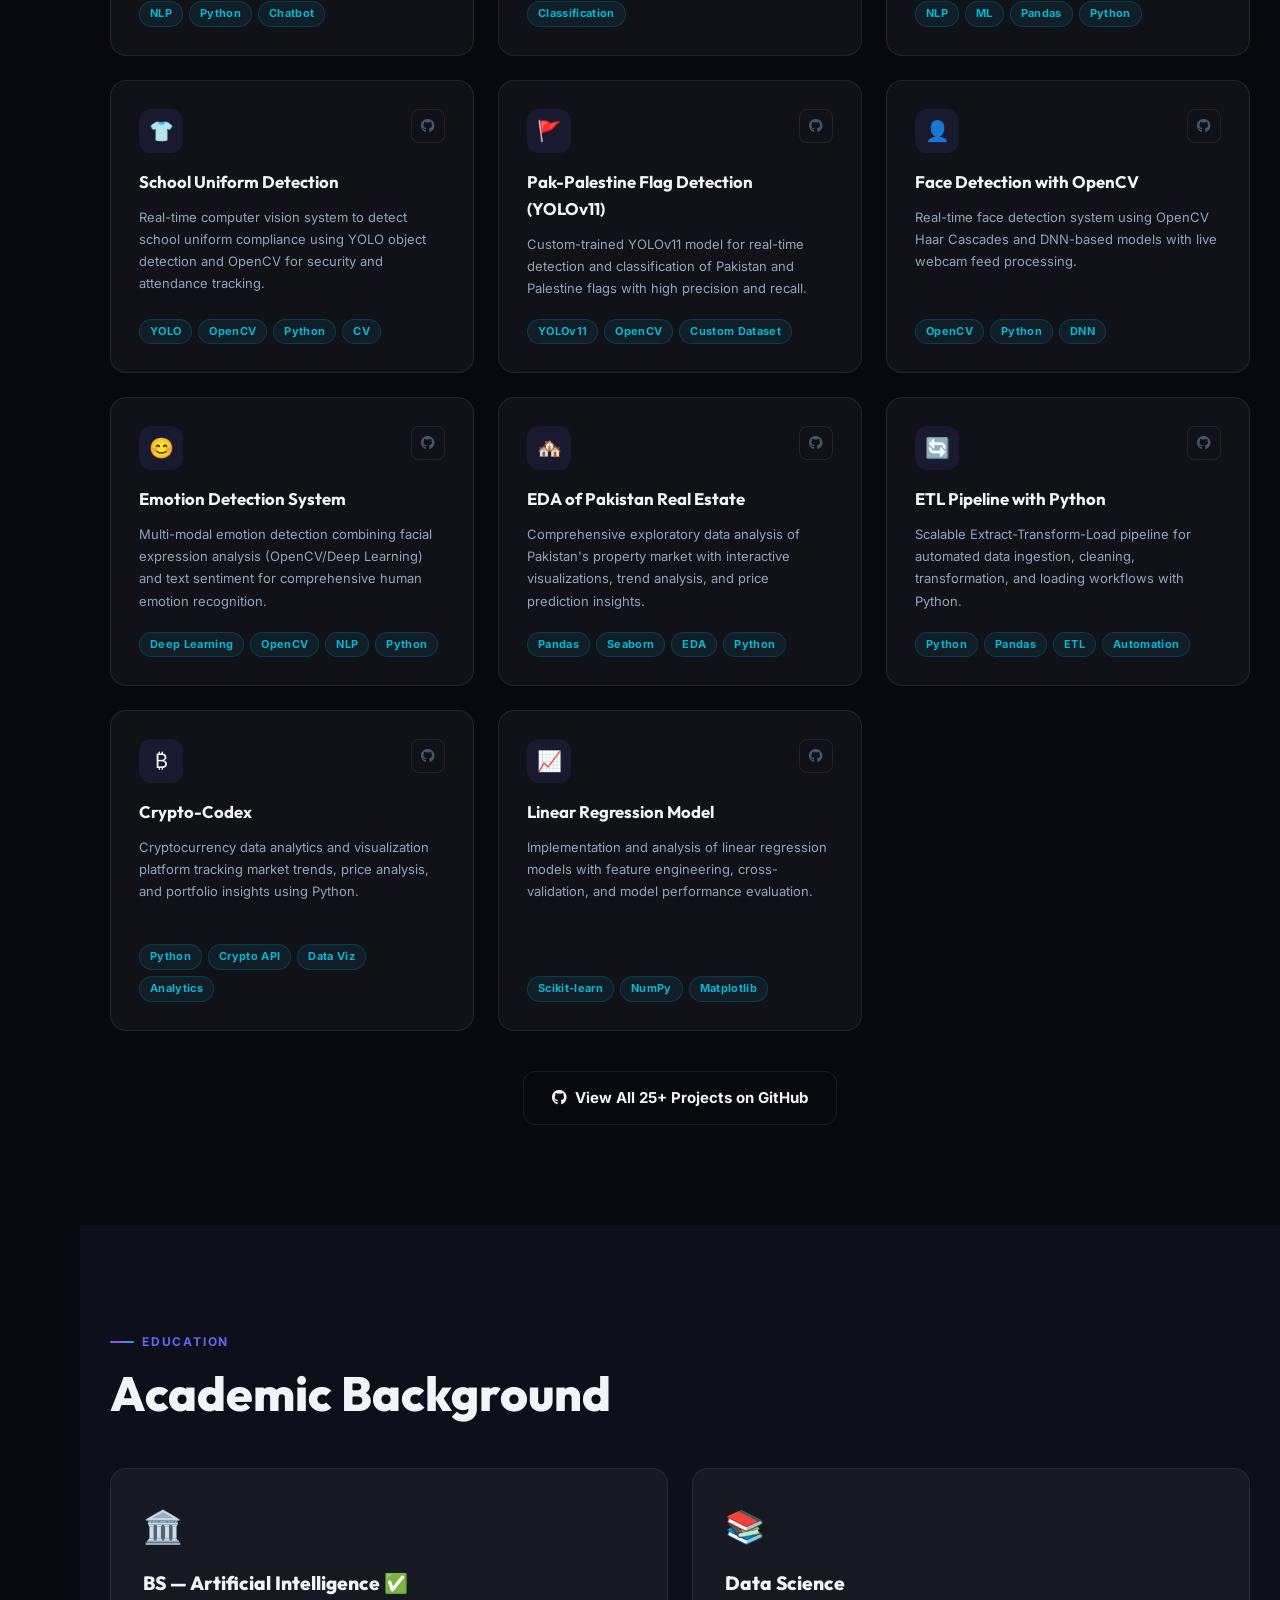
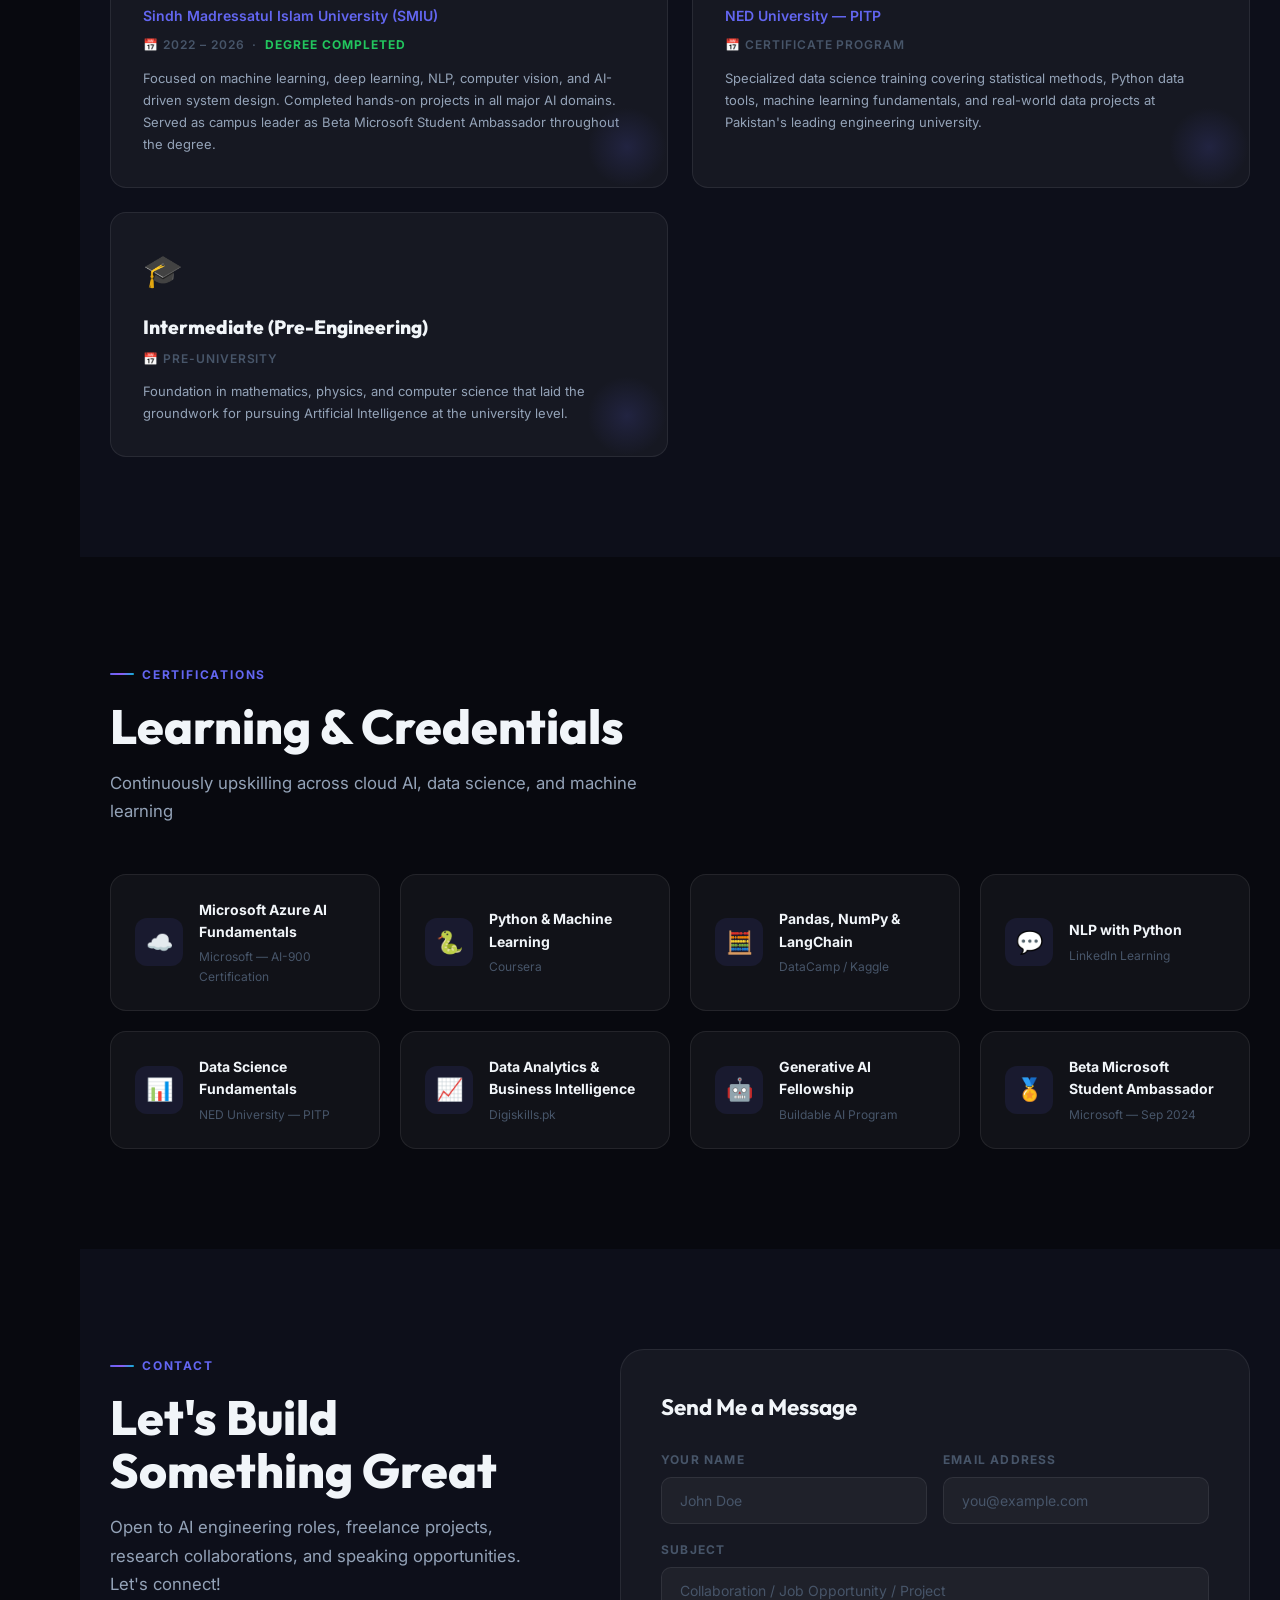
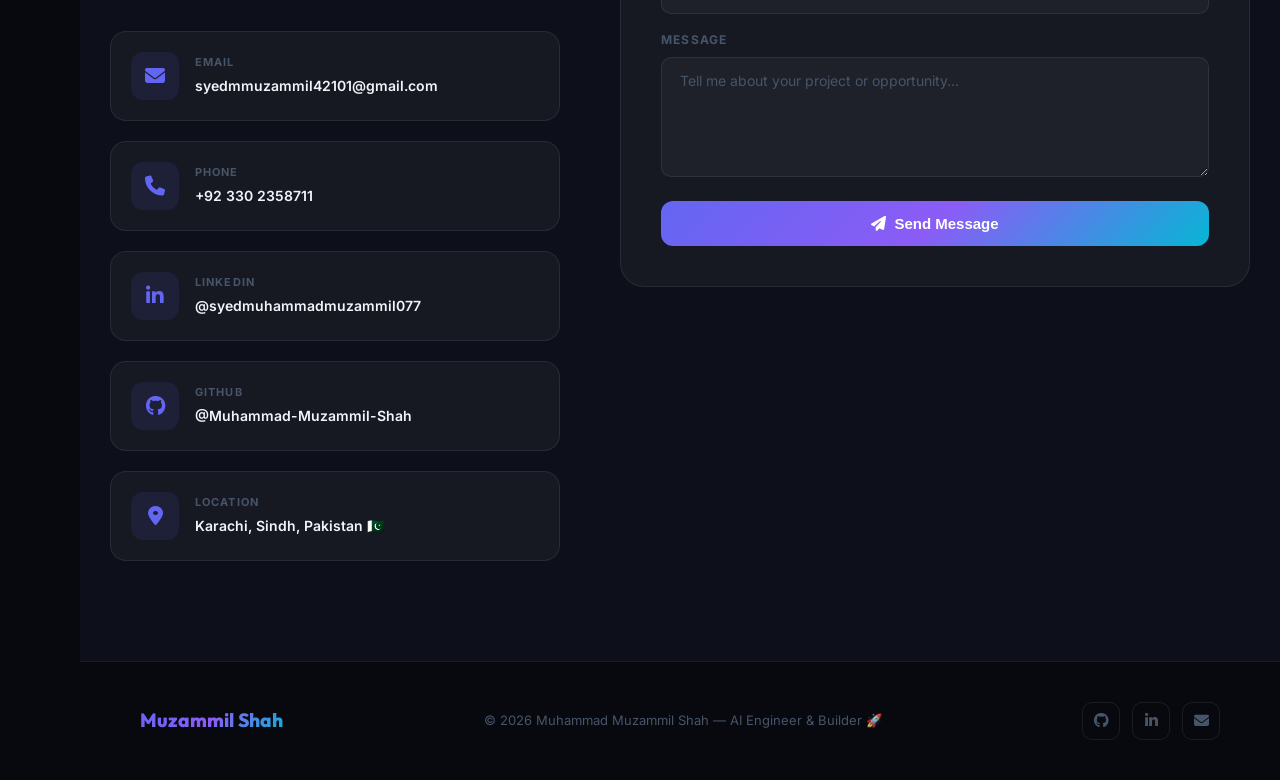
==== commit 8f89a8ff: "Update resume download link" ====
--- a/index.html
+++ b/index.html
@@ -489,7 +489,7 @@
           <a href="#contact" class="btn-secondary">
             <i class="fas fa-paper-plane"></i> Let's Talk
           </a>
-          <a href="M_Muzammil_Shah-MSCS.pdf" download class="btn-secondary">
+          <a href="M_Muzammil_Shah.pdf" download class="btn-secondary">
             <i class="fas fa-download"></i> Download CV
           </a>
         </div>
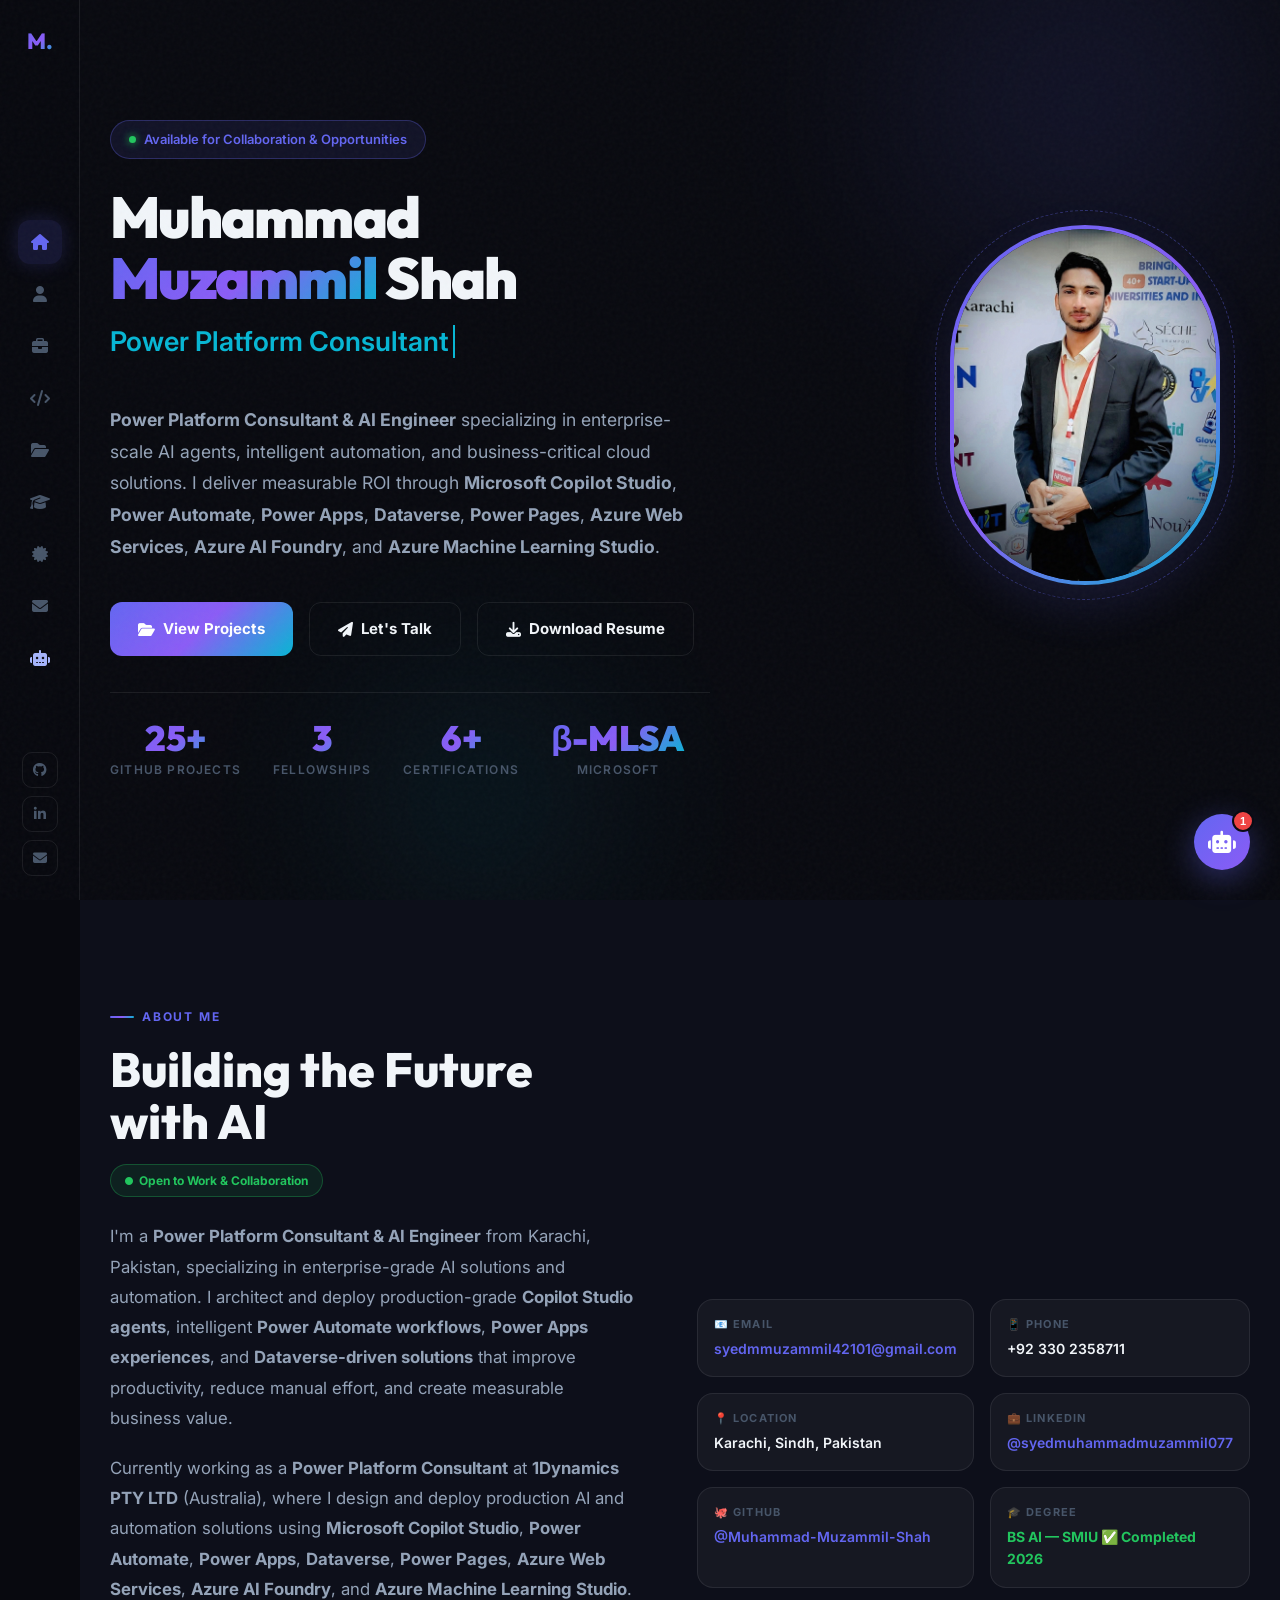
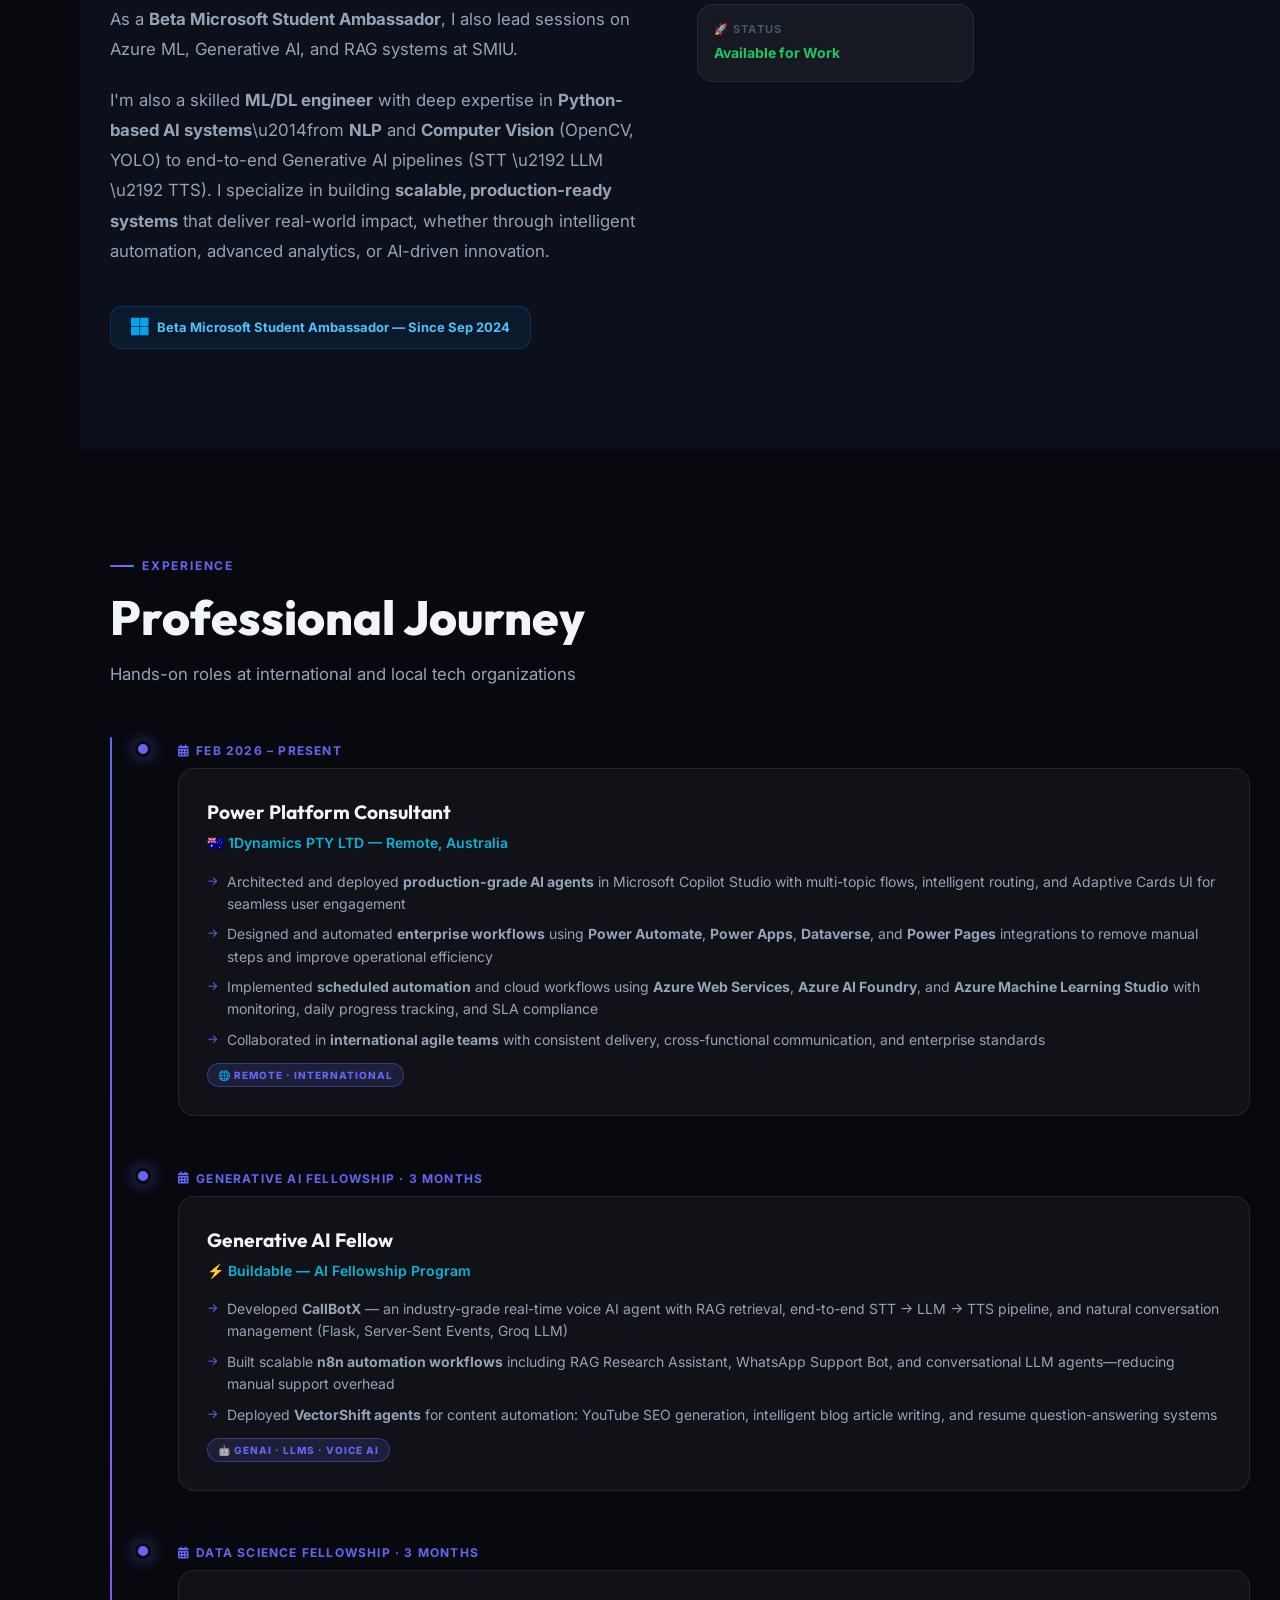
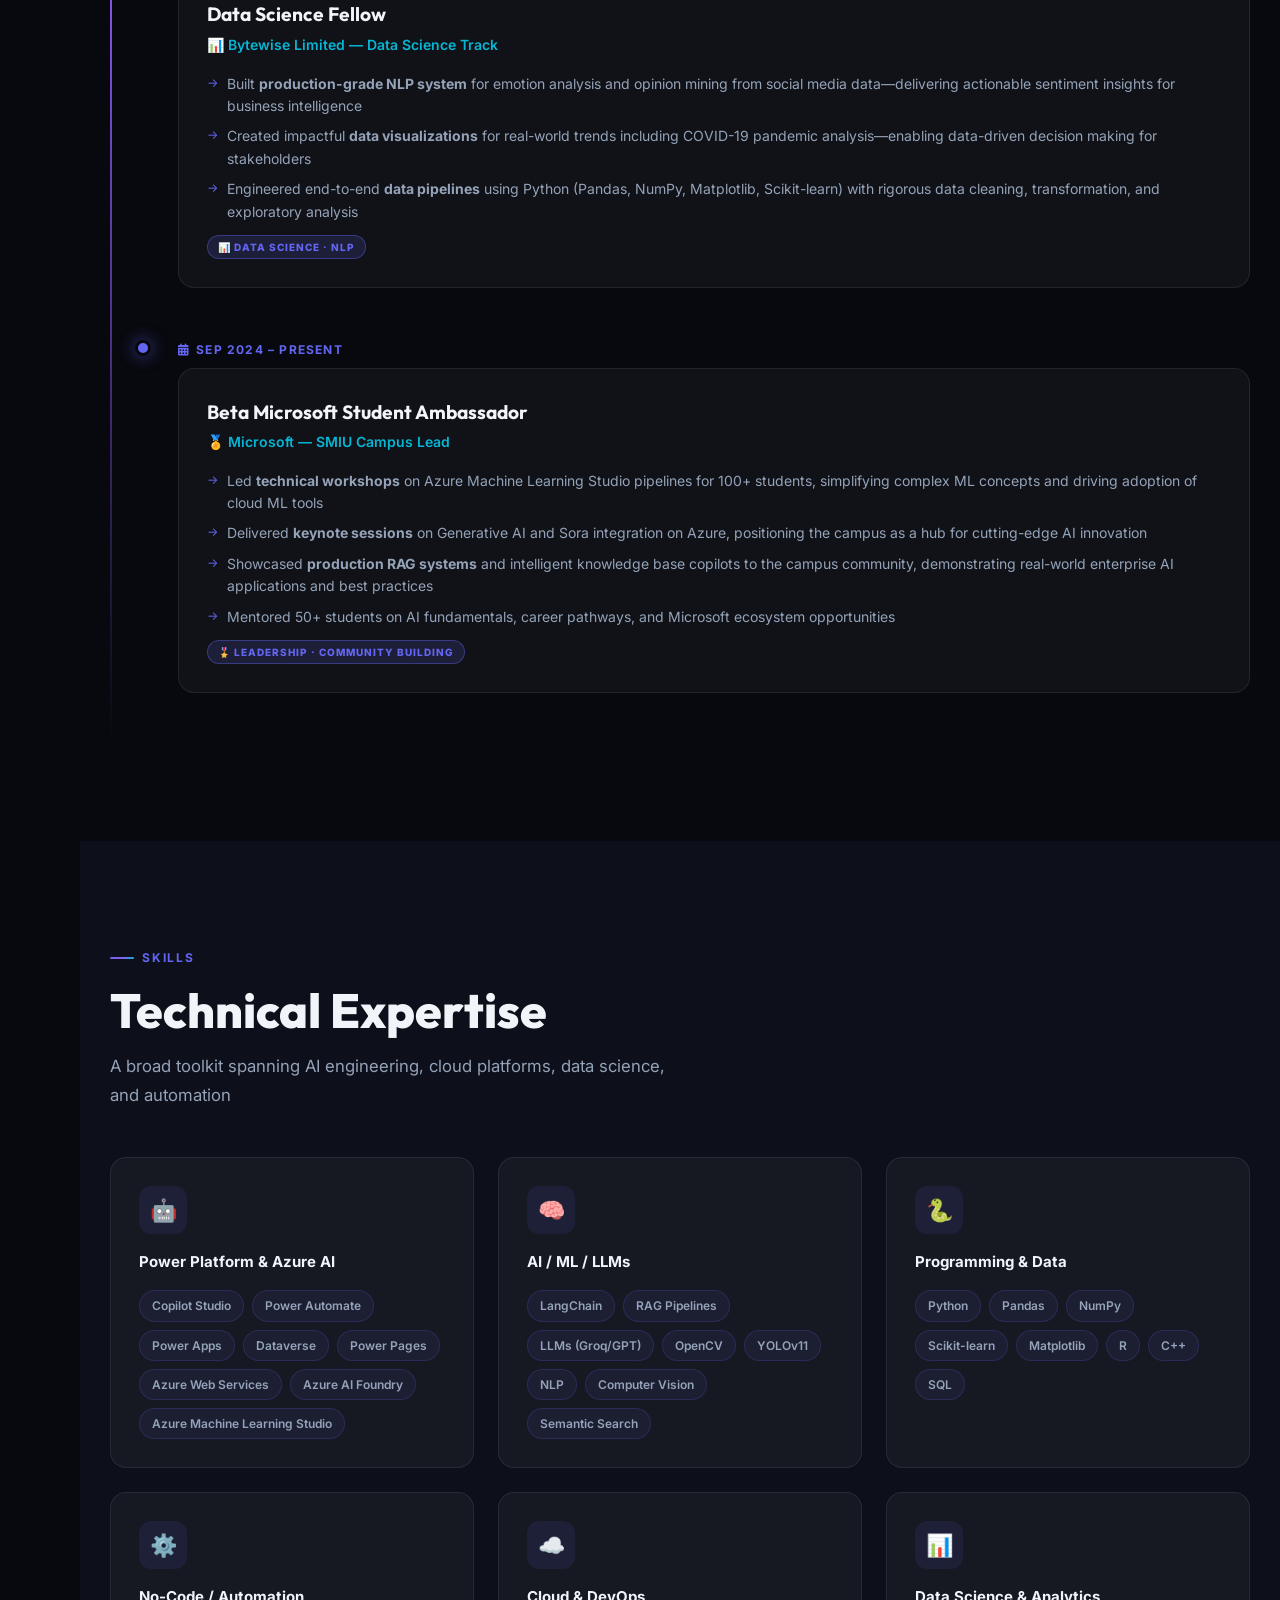
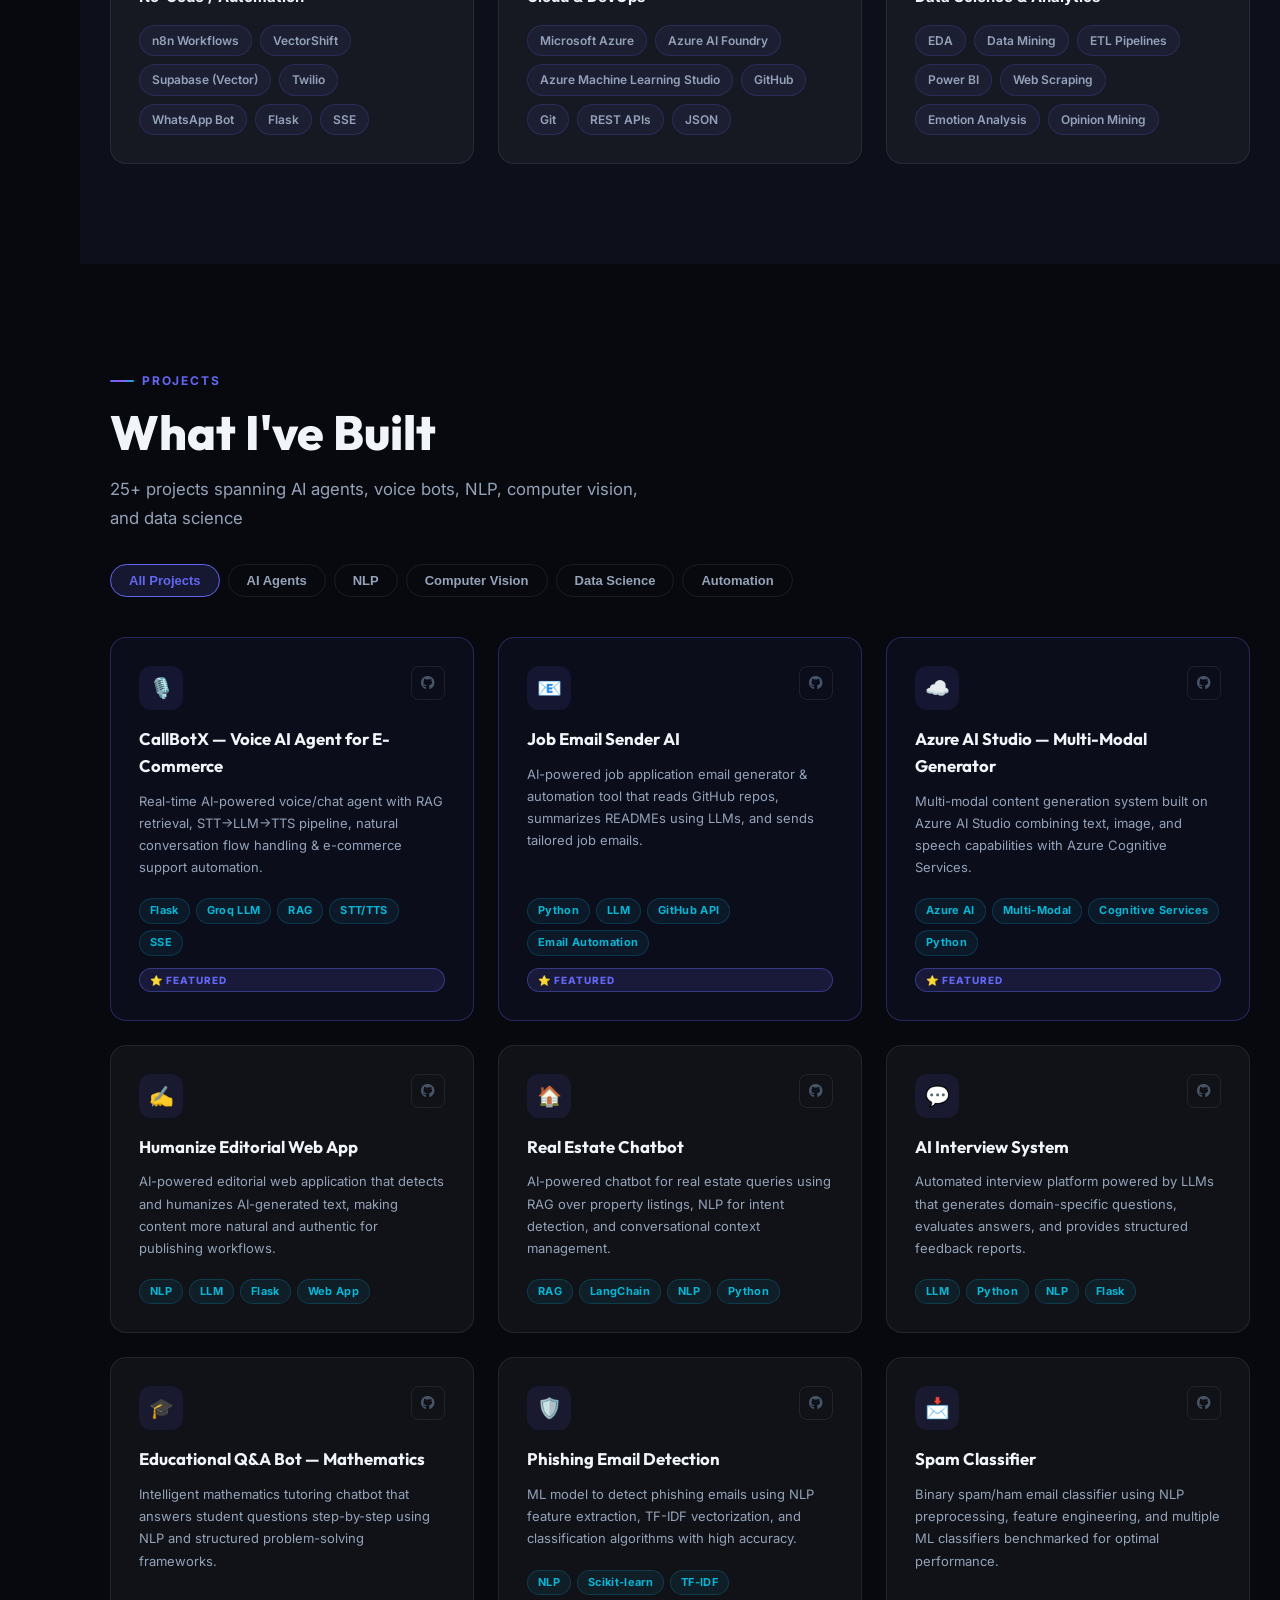
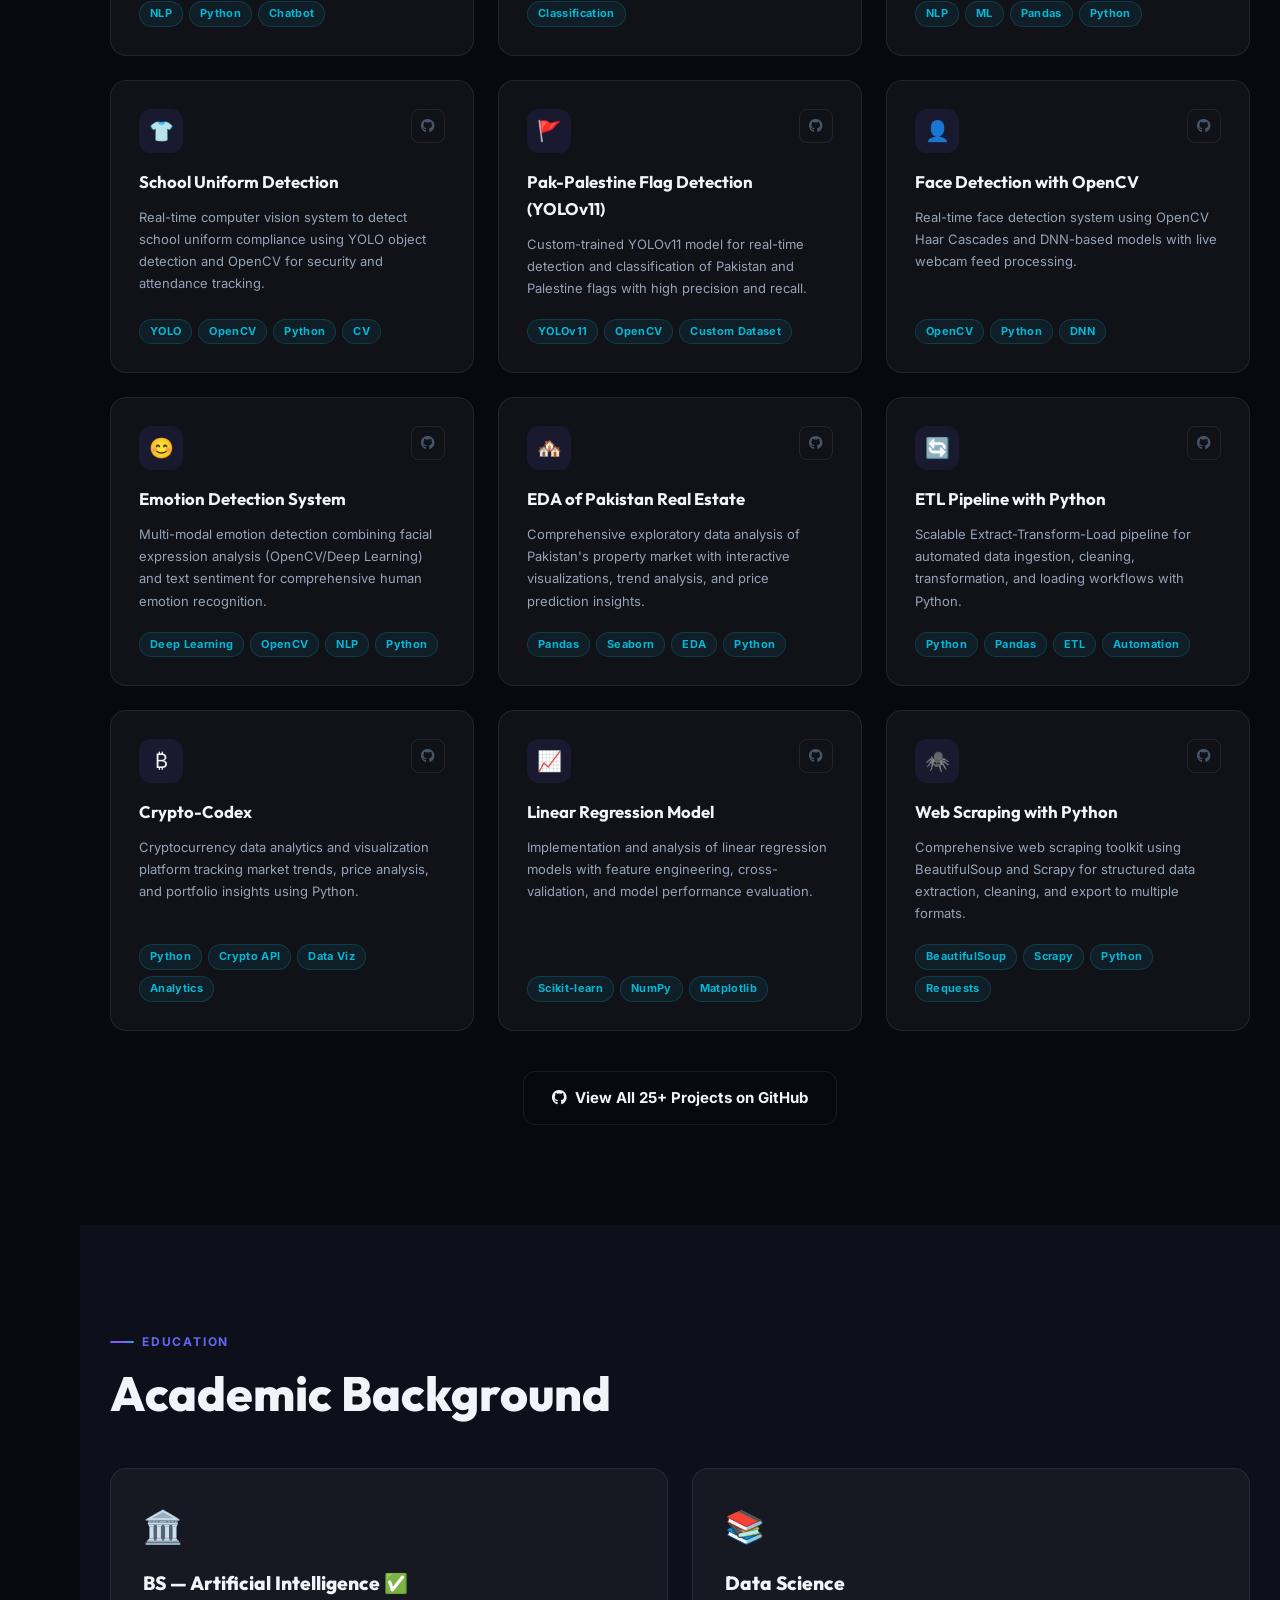
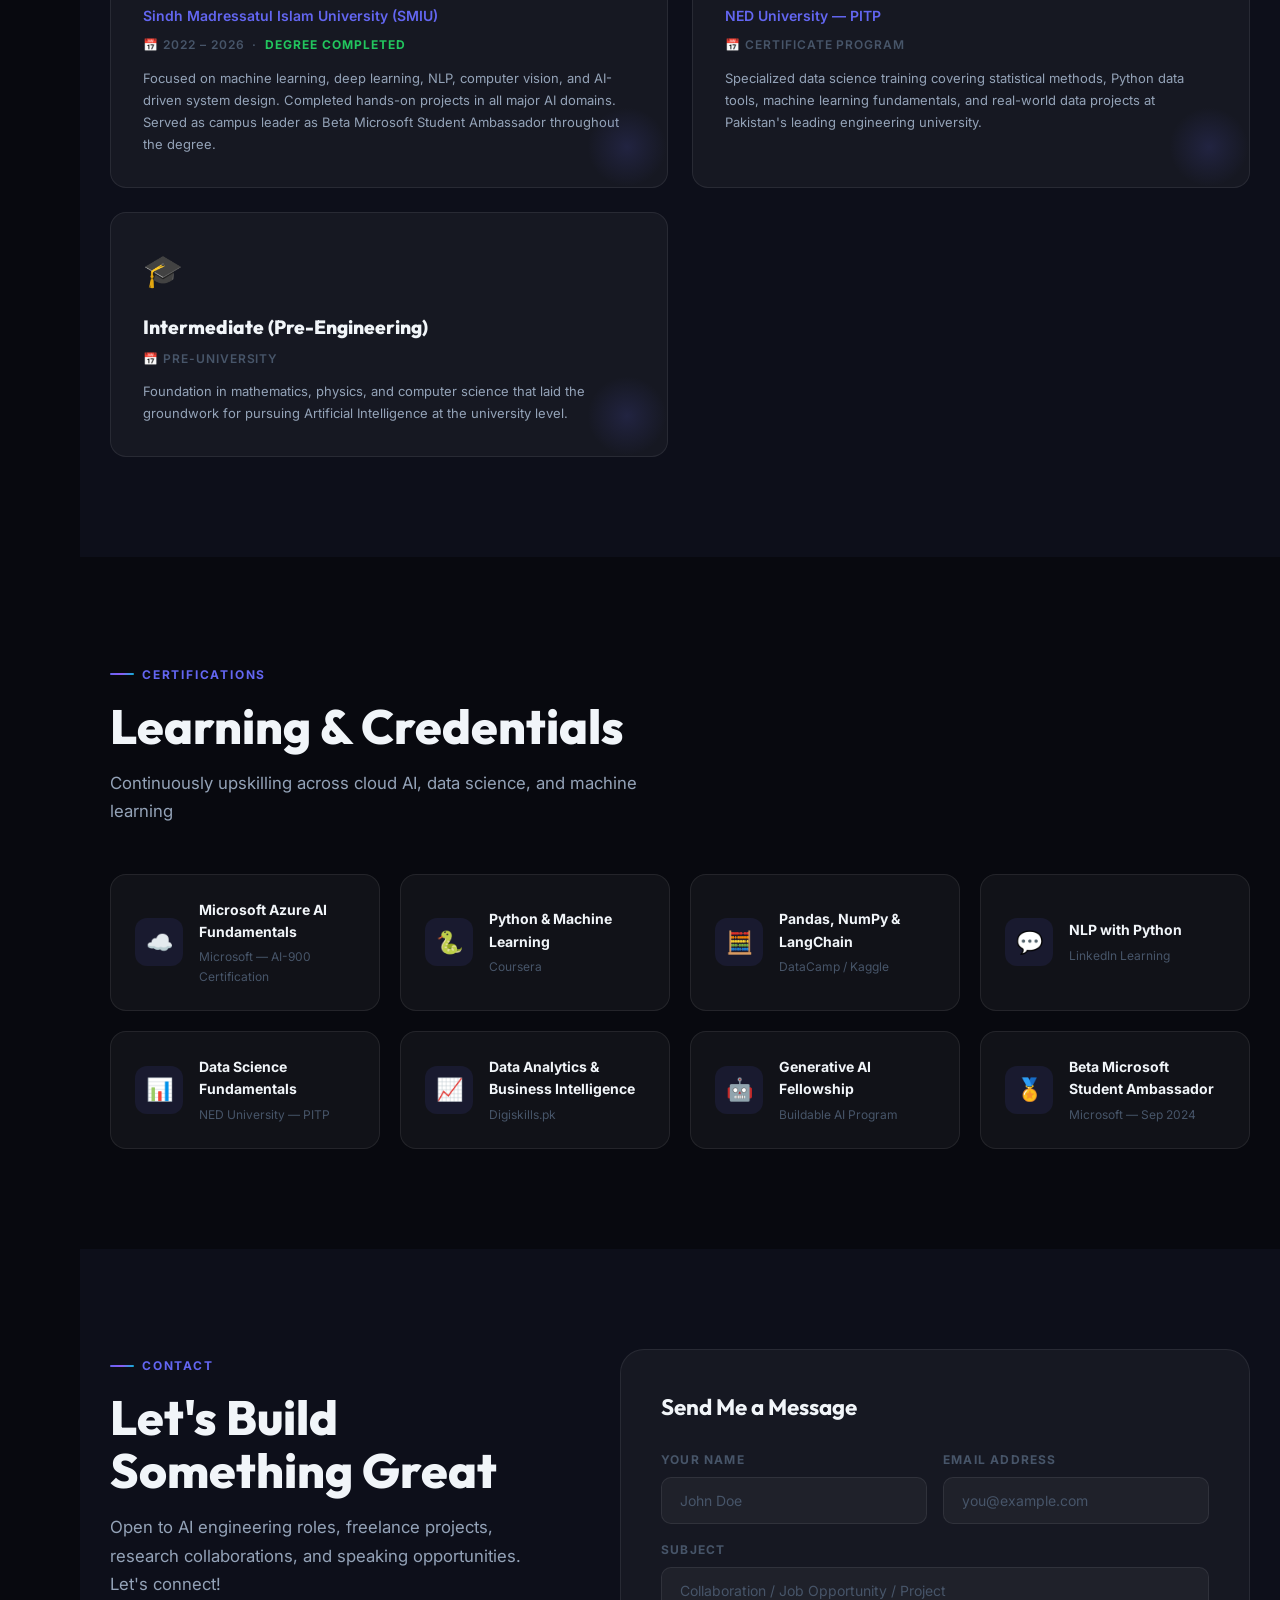
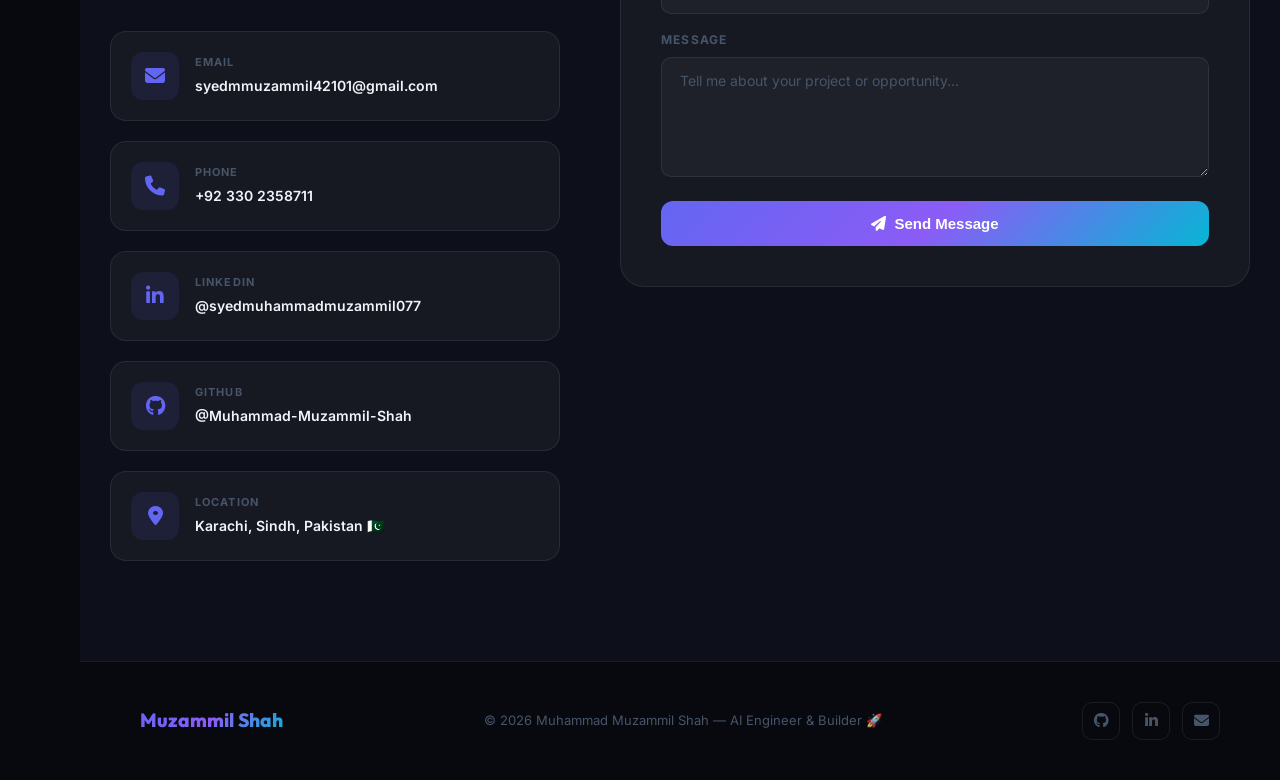
==== commit 83f4190a: "Rename resume button label" ====
--- a/index.html
+++ b/index.html
@@ -490,7 +490,7 @@
             <i class="fas fa-paper-plane"></i> Let's Talk
           </a>
           <a href="M_Muzammil_Shah.pdf" download class="btn-secondary">
-            <i class="fas fa-download"></i> Download CV
+            <i class="fas fa-download"></i> Download Resume
           </a>
         </div>
 
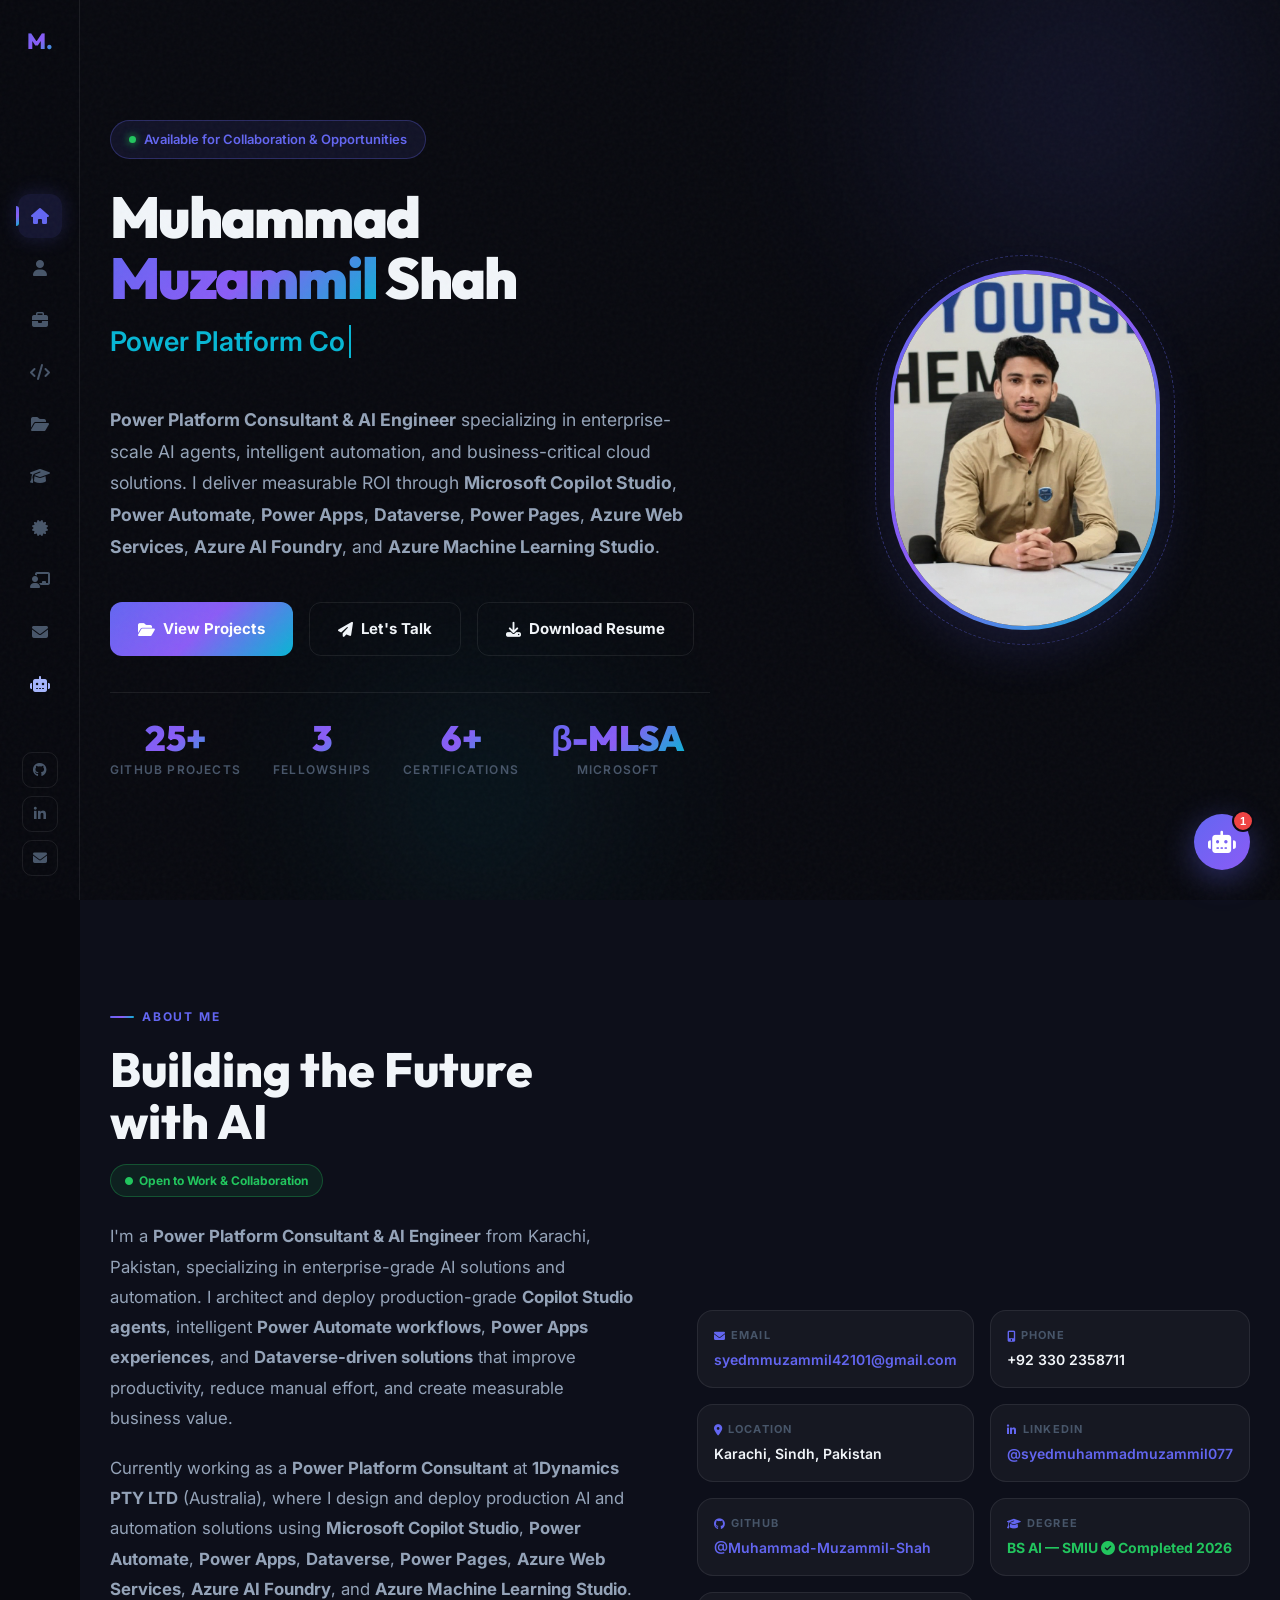
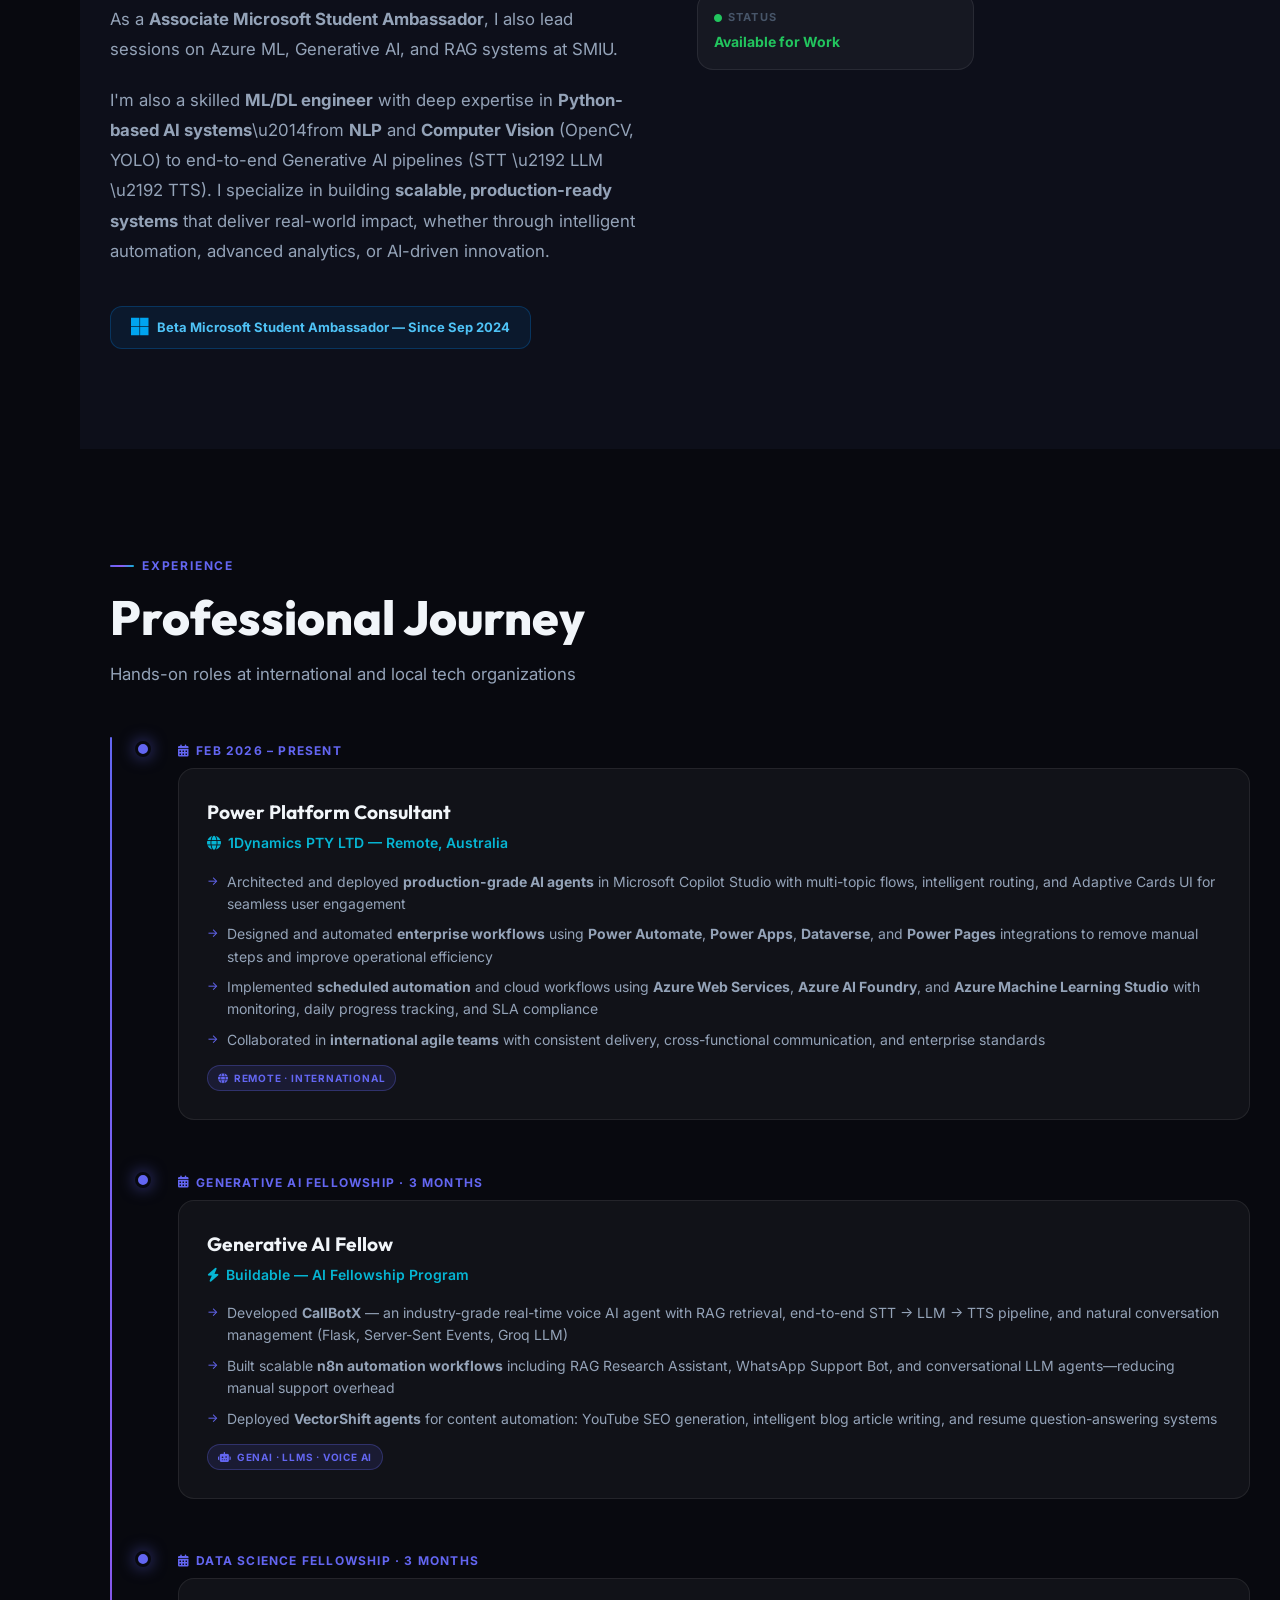
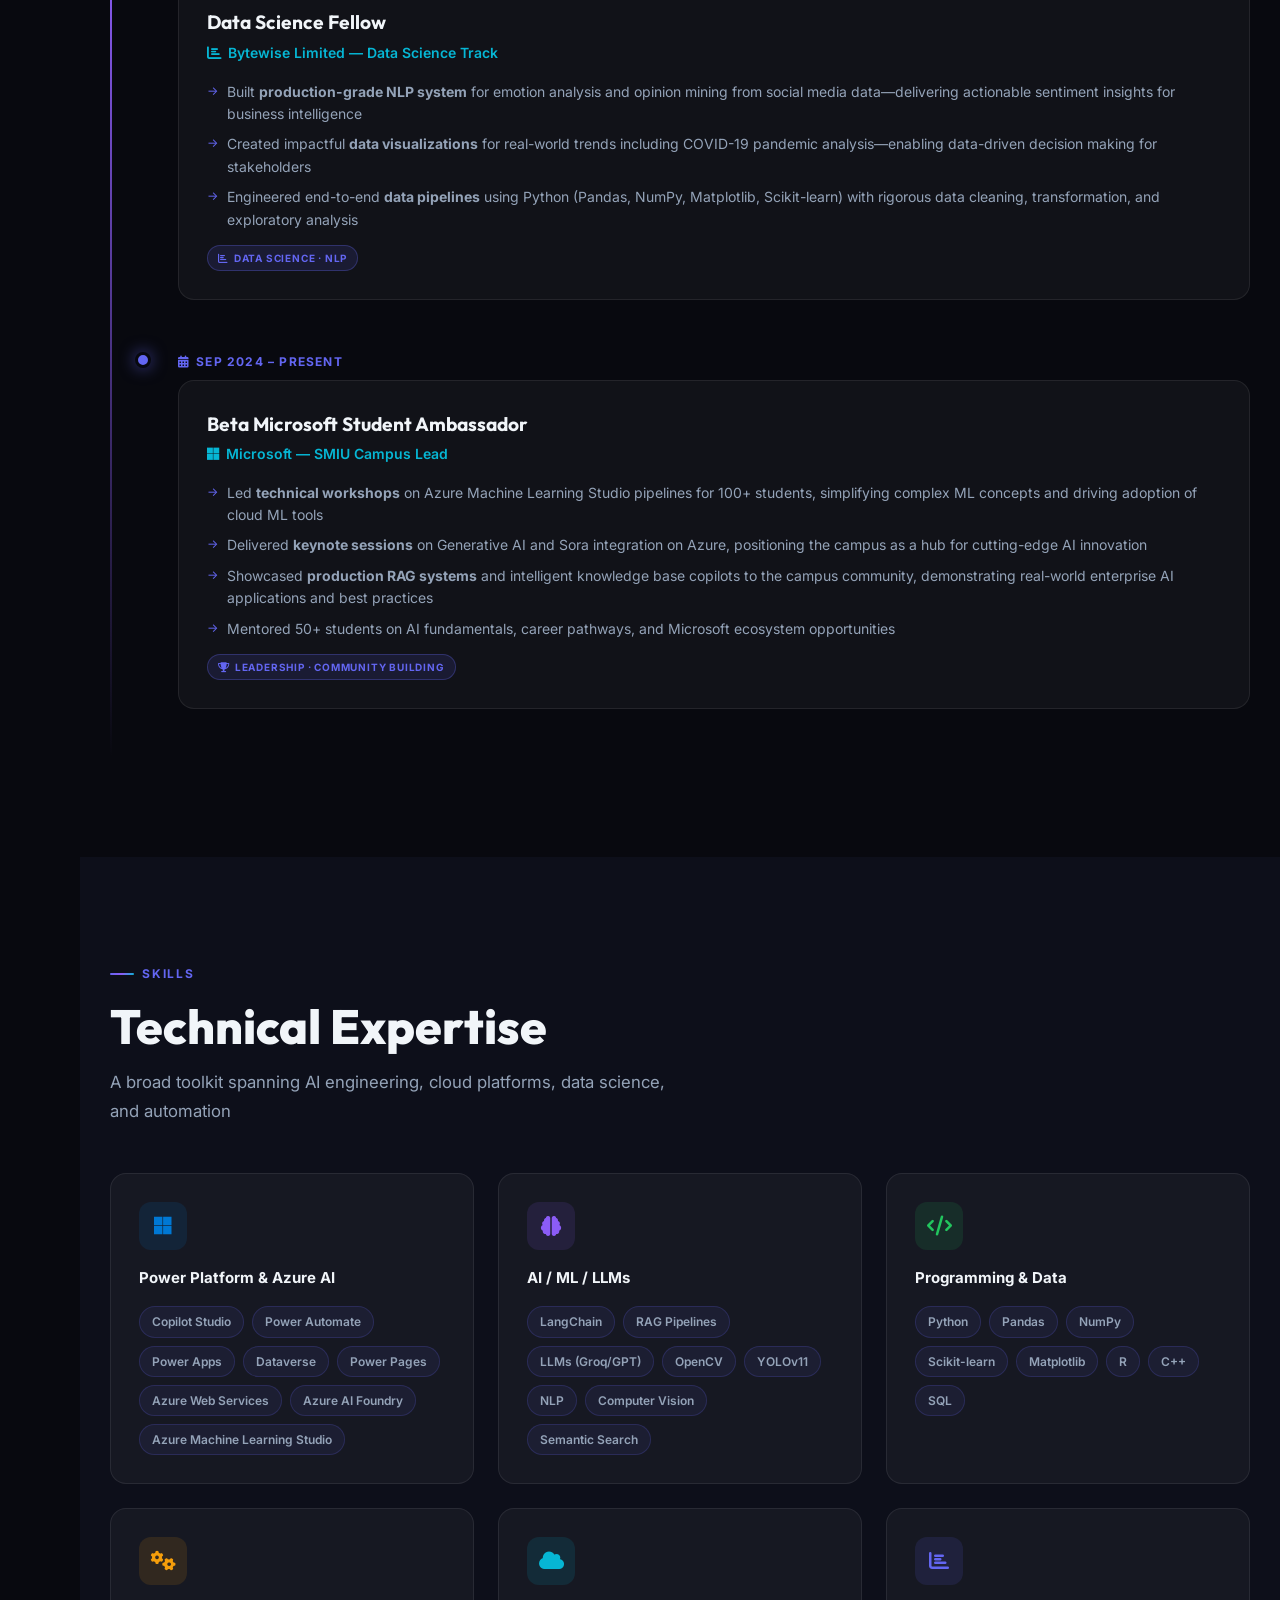
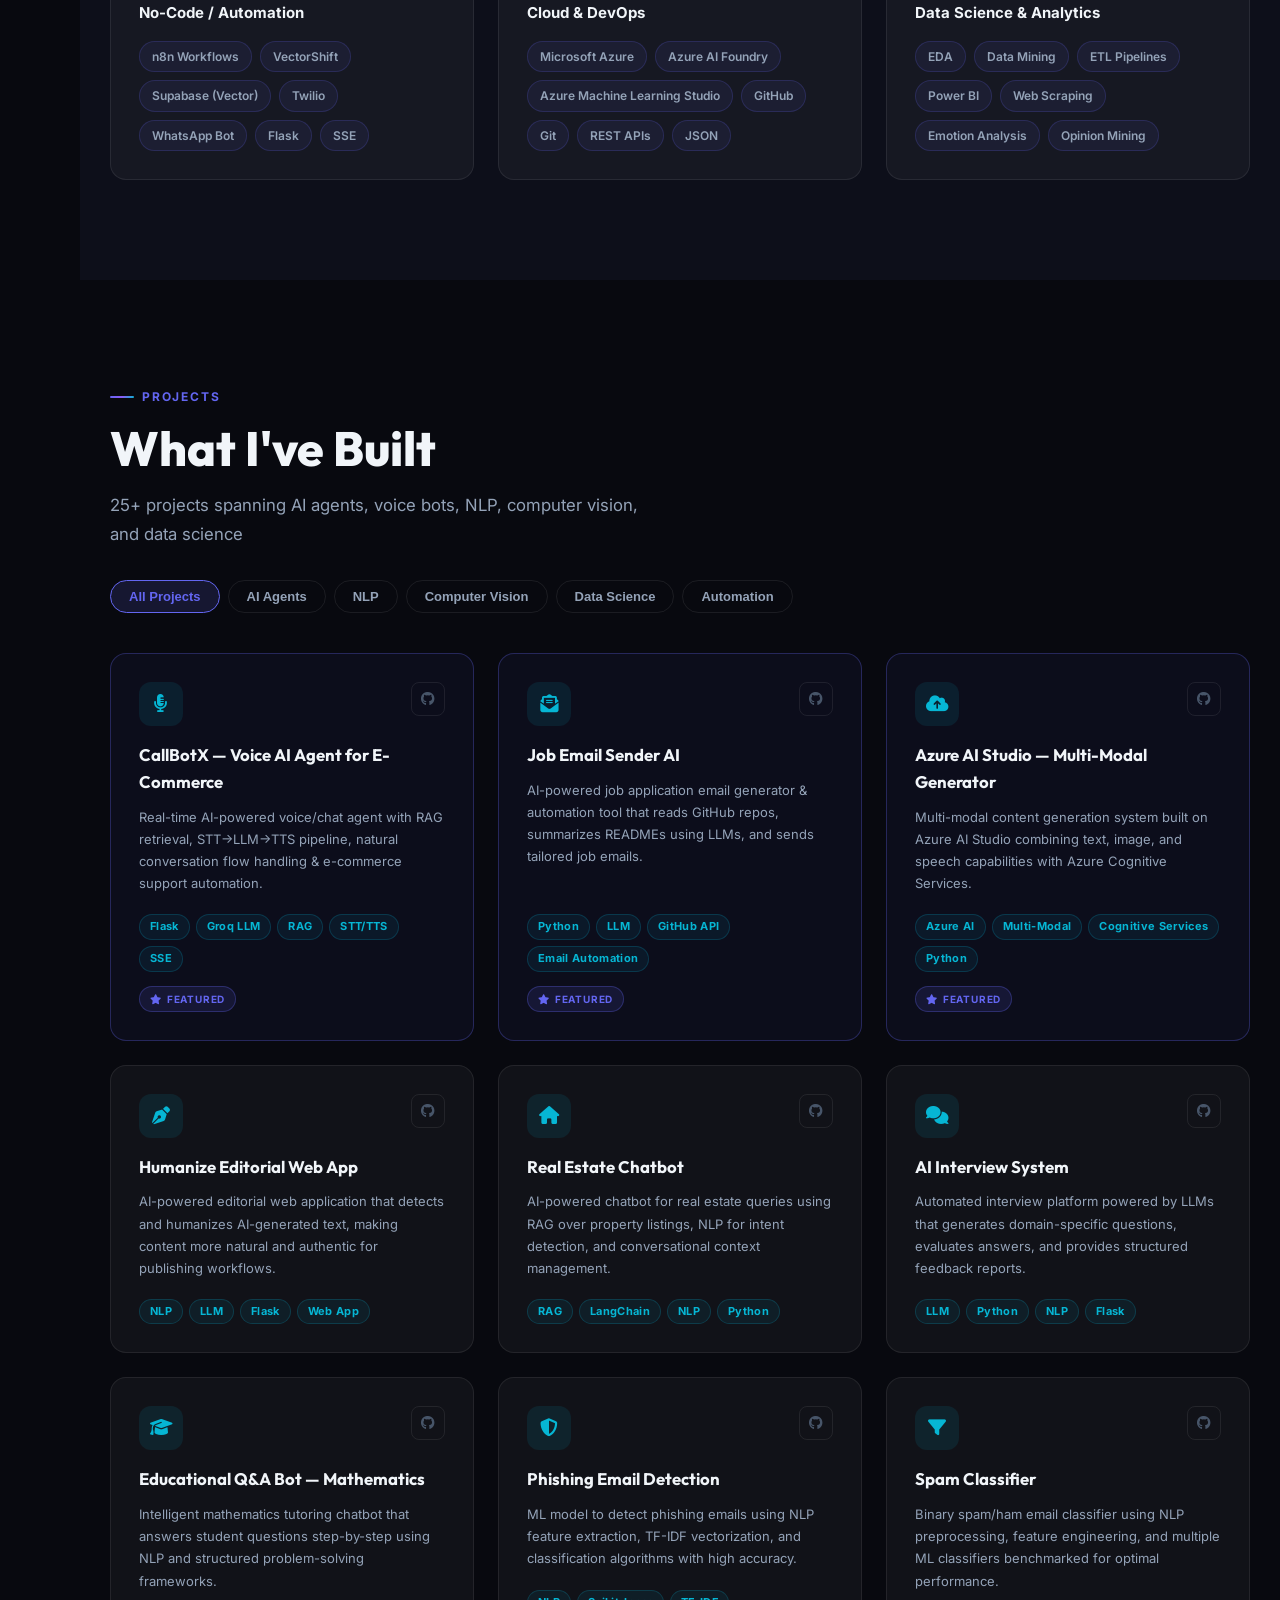
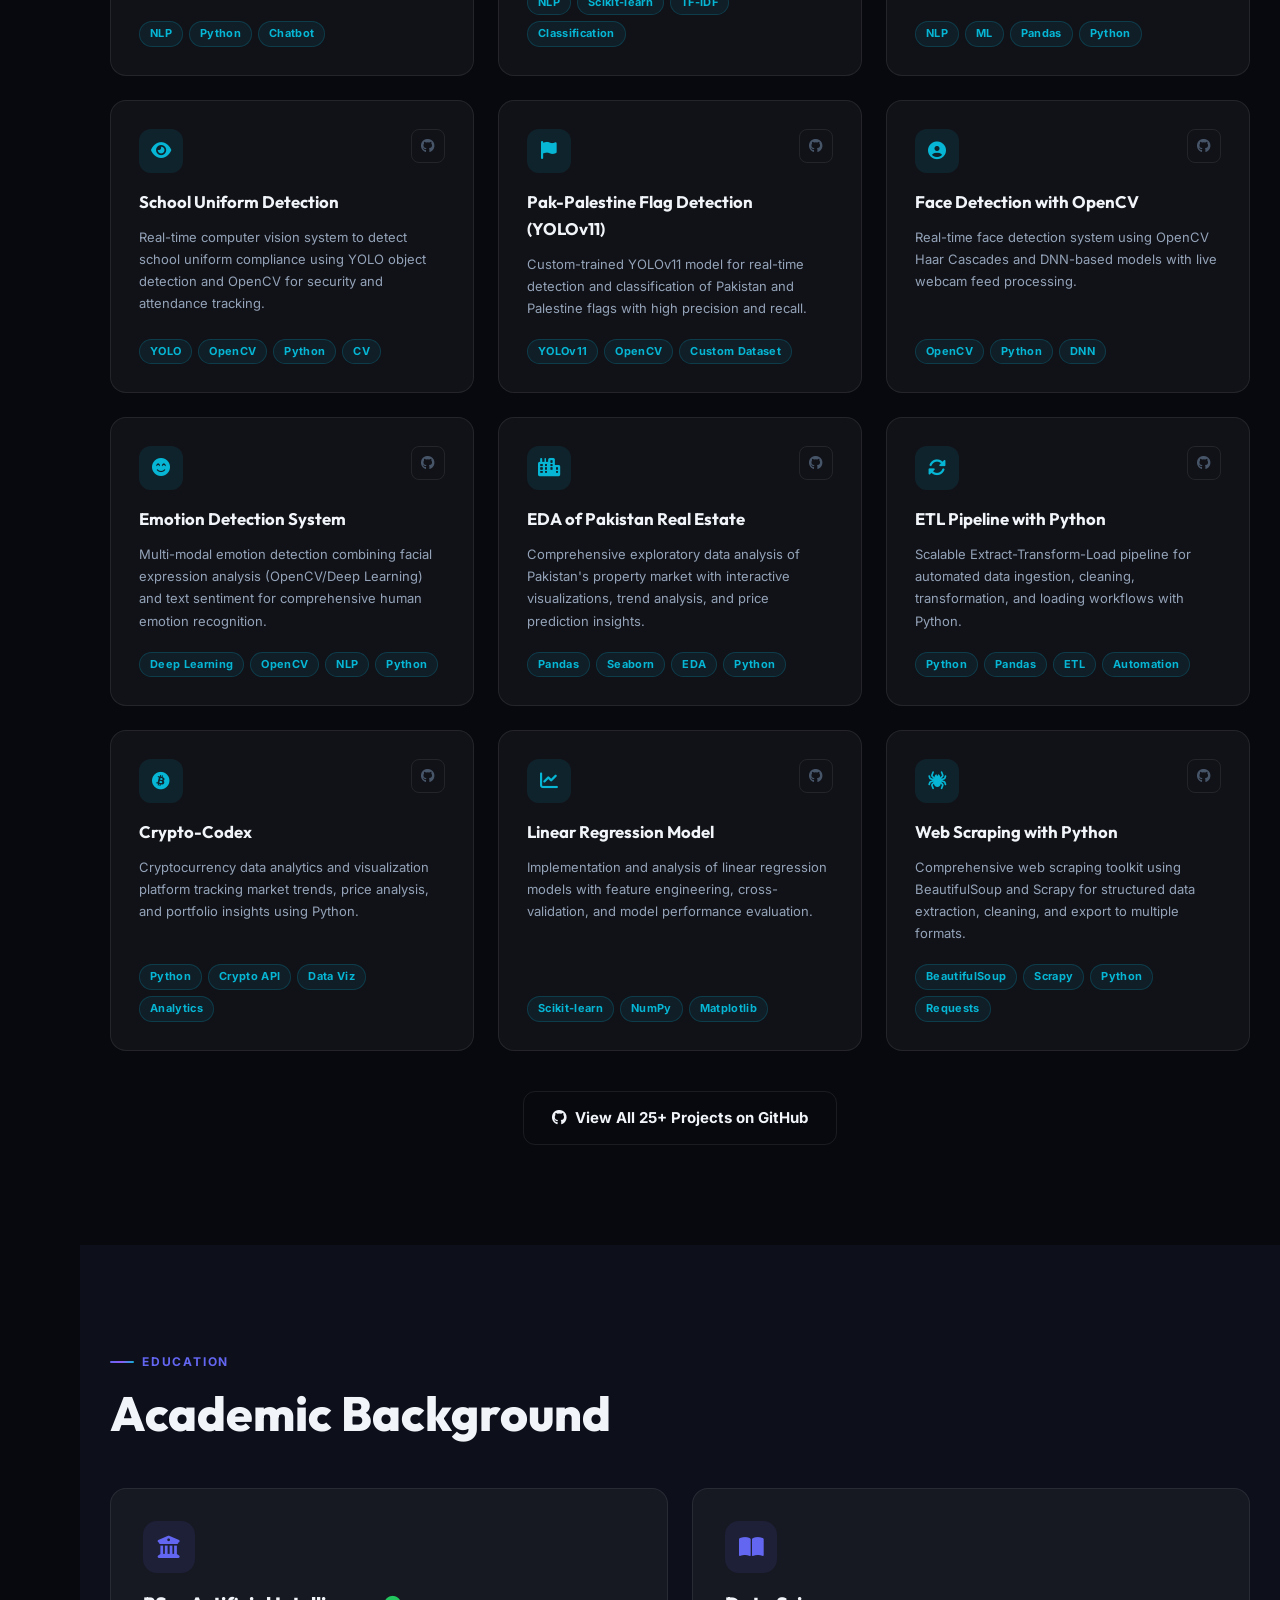
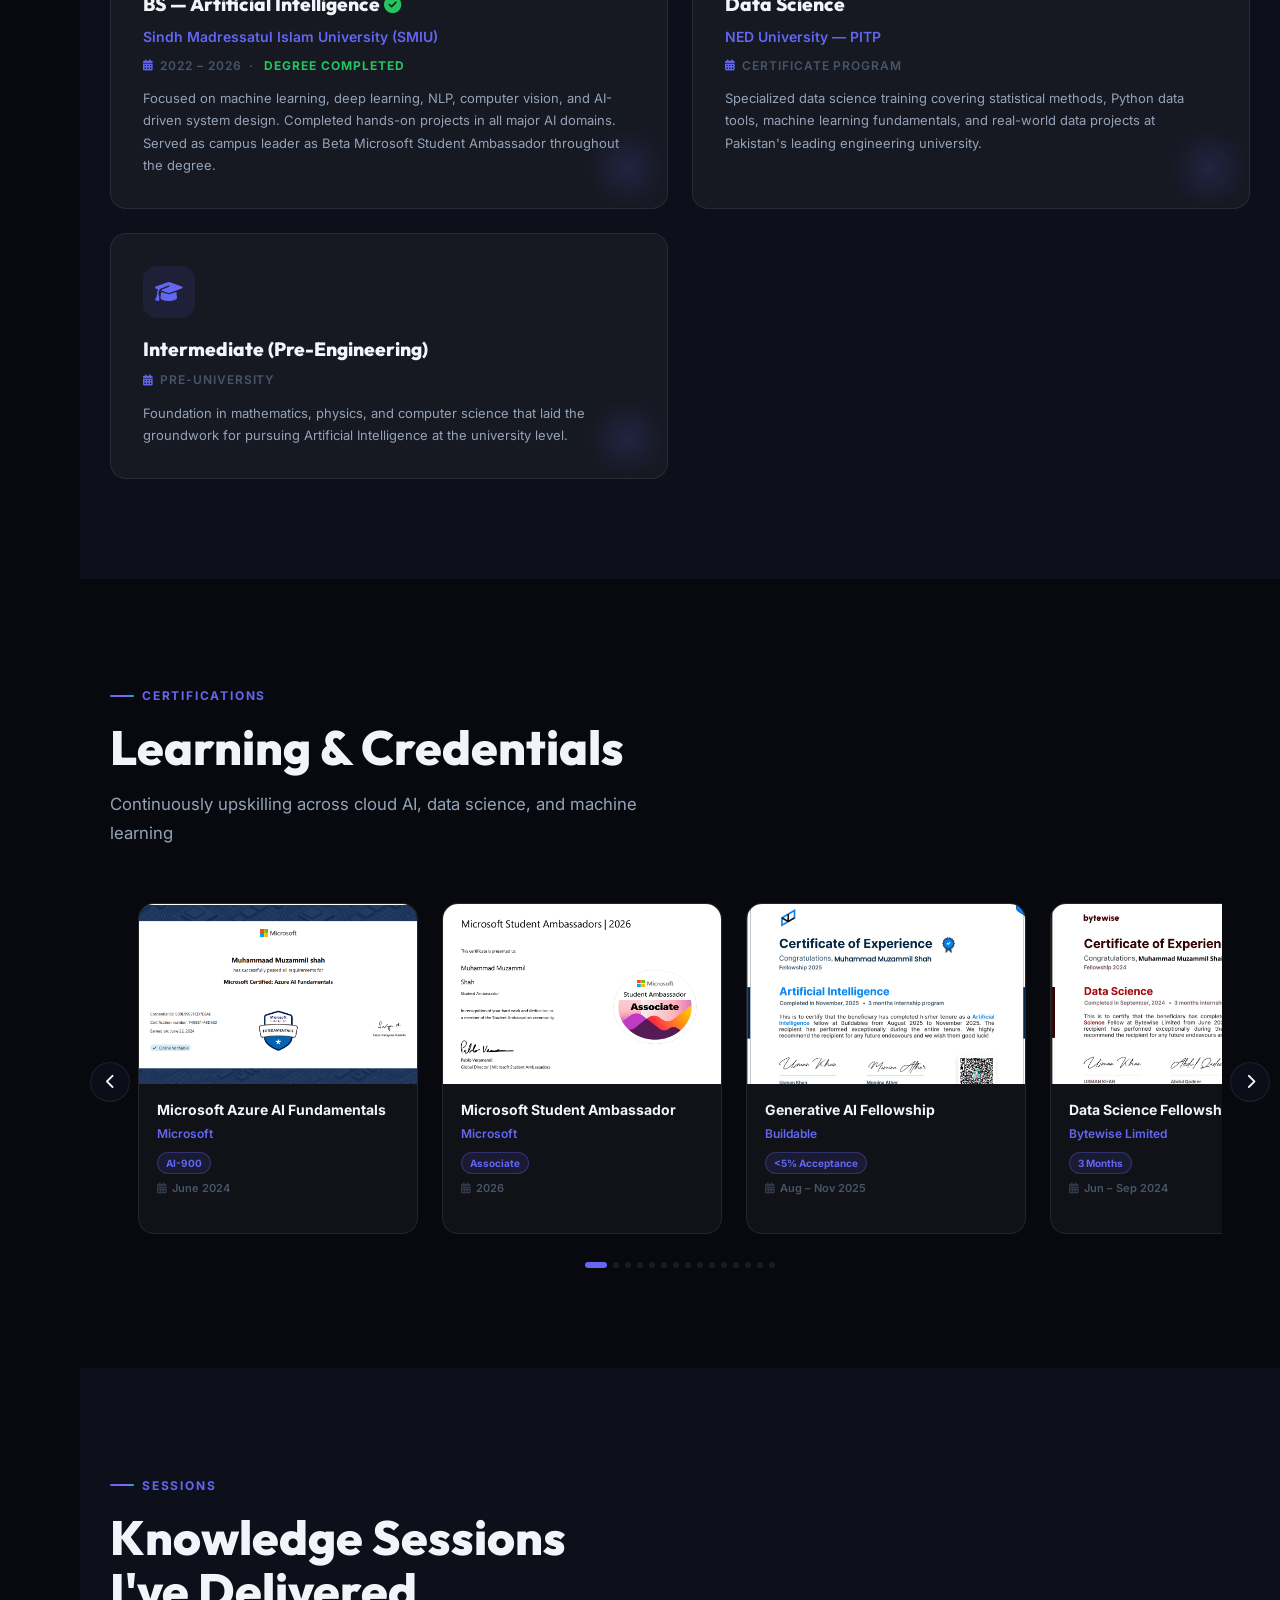
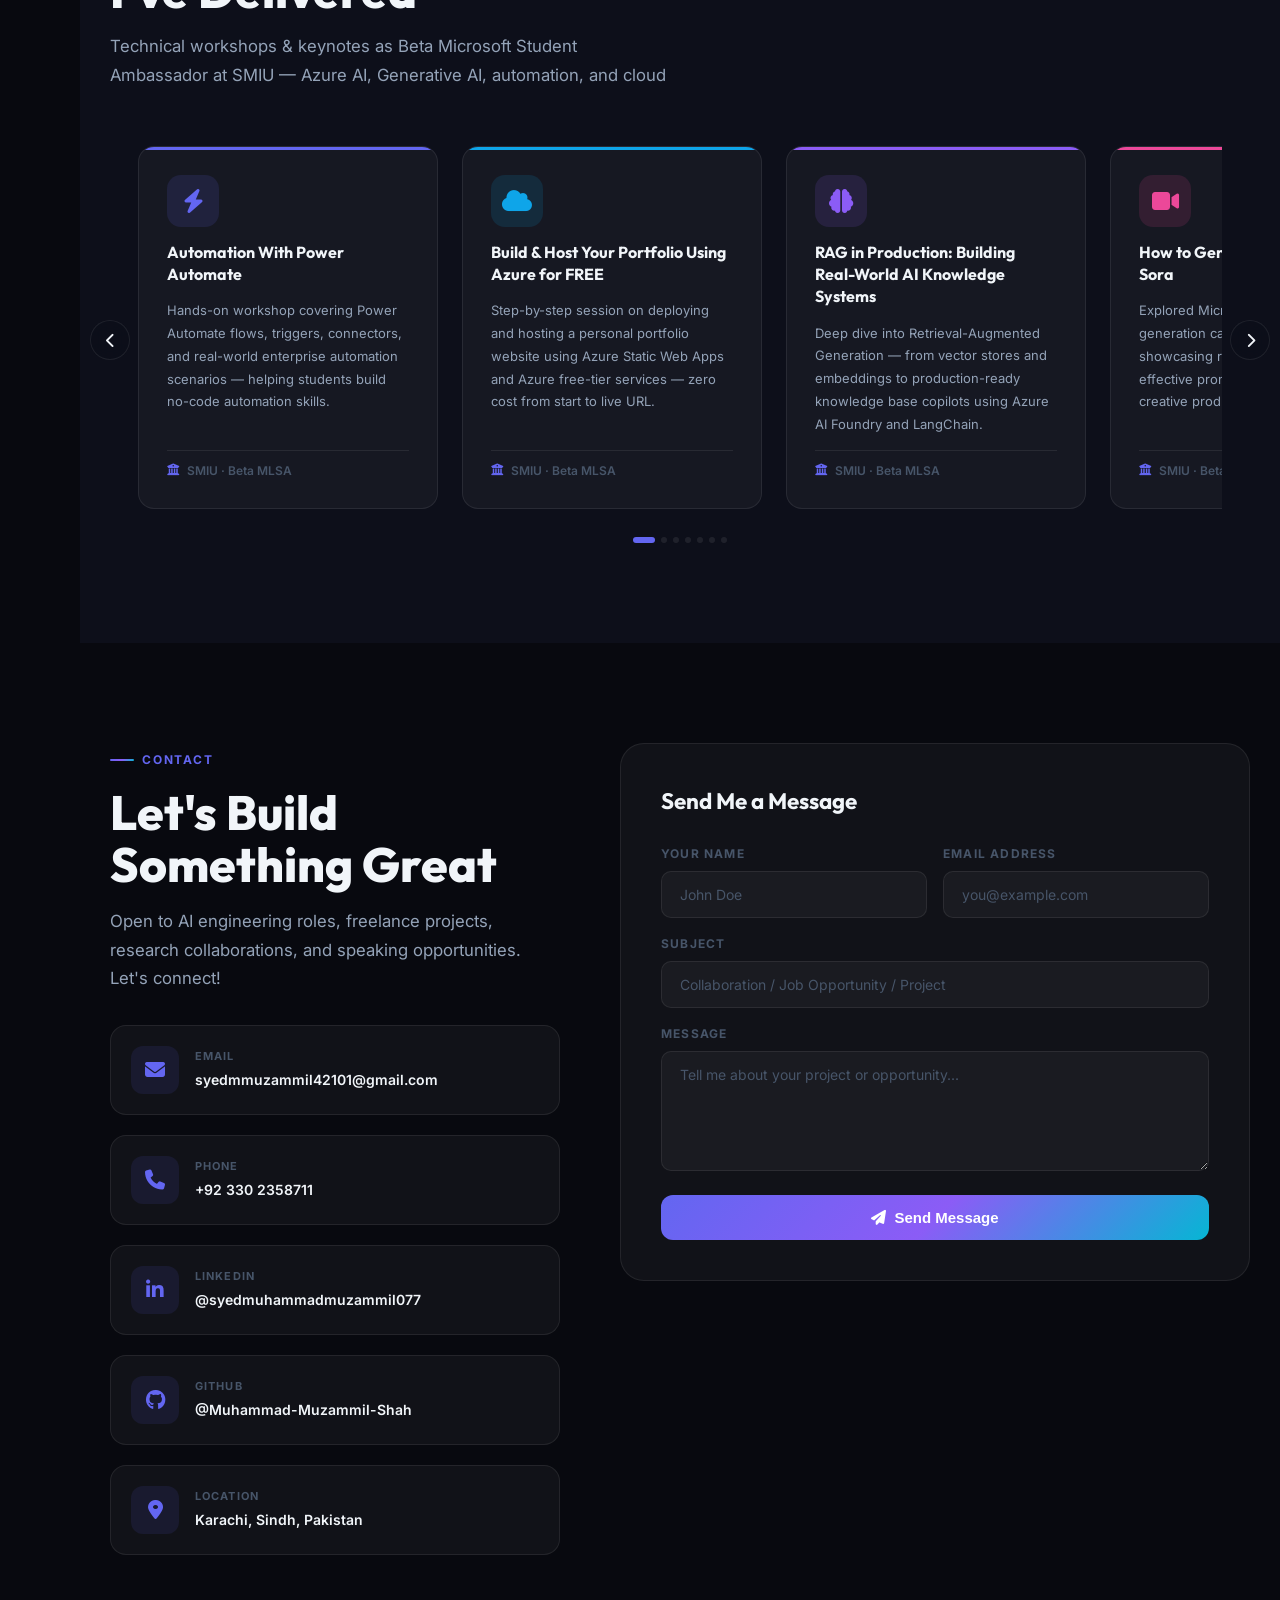
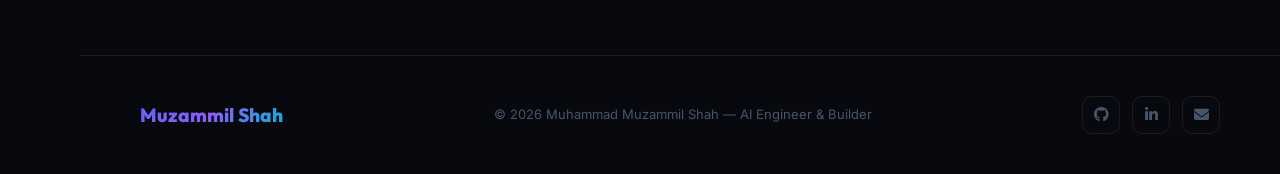
==== commit 5c325707: "Revamp portfolio with sliders, icons, layout fixes, and new assets - Add horizontal cert & sessions " ====
--- a/index.html
+++ b/index.html
@@ -20,8 +20,8 @@
   <meta property="og:type" content="website">
 
   <!-- Favicon -->
-  <link rel="icon" type="image/png" href="img/image.png">
-  <link rel="apple-touch-icon" href="img/image.png">
+  <link rel="icon" type="image/png" href="img/logo-m-mark.png">
+  <link rel="apple-touch-icon" href="img/logo-m-mark.png">
 
   <!-- Fonts -->
   <link rel="preconnect" href="https://fonts.googleapis.com">
@@ -427,6 +427,10 @@
       <i class="fas fa-certificate"></i>
       <span class="nav-tooltip">Certifications</span>
     </a>
+    <a href="#sessions" class="nav-item" data-section="sessions">
+      <i class="fas fa-chalkboard-teacher"></i>
+      <span class="nav-tooltip">Sessions</span>
+    </a>
     <a href="#contact" class="nav-item" data-section="contact">
       <i class="fas fa-envelope"></i>
       <span class="nav-tooltip">Contact</span>
@@ -518,7 +522,7 @@
       <div class="hero-img-wrap">
         <div class="hero-img-ring">
           <div class="hero-img-inner">
-            <img src="img/MyPhoto.jpeg" alt="Muhammad Muzammil Shah"
+            <img src="img/photo-portrait.jpeg" alt="Muhammad Muzammil Shah"
               style="width:100%;height:100%;object-fit:cover;object-position:50% 30%;">
           </div>
         </div>
@@ -550,7 +554,7 @@
             where I design and deploy production AI and automation solutions using <strong>Microsoft Copilot Studio</strong>,
             <strong>Power Automate</strong>, <strong>Power Apps</strong>, <strong>Dataverse</strong>, <strong>Power Pages</strong>,
             <strong>Azure Web Services</strong>, <strong>Azure AI Foundry</strong>, and <strong>Azure Machine Learning Studio</strong>.
-            As a <strong>Beta Microsoft Student Ambassador</strong>, I also lead sessions on Azure ML, Generative AI, and RAG systems at SMIU.
+            As a <strong>Associate Microsoft Student Ambassador</strong>, I also lead sessions on Azure ML, Generative AI, and RAG systems at SMIU.
           </p>
           <p>
             I'm also a skilled <strong>ML/DL engineer</strong> with deep expertise in <strong>Python-based AI systems</strong>\u2014from
@@ -567,7 +571,7 @@
 
         <div class="about-info-grid reveal">
           <div class="info-item">
-            <div class="info-label">📧 Email</div>
+            <div class="info-label"><i class="fas fa-envelope"></i> Email</div>
             <div class="info-value">
               <a href="mailto:syedmmuzammil42101@gmail.com">
                 syedmmuzammil42101@gmail.com
@@ -575,15 +579,15 @@
             </div>
           </div>
           <div class="info-item">
-            <div class="info-label">📱 Phone</div>
+            <div class="info-label"><i class="fas fa-mobile-alt"></i> Phone</div>
             <div class="info-value">+92 330 2358711</div>
           </div>
           <div class="info-item">
-            <div class="info-label">📍 Location</div>
+            <div class="info-label"><i class="fas fa-map-marker-alt"></i> Location</div>
             <div class="info-value">Karachi, Sindh, Pakistan</div>
           </div>
           <div class="info-item">
-            <div class="info-label">💼 LinkedIn</div>
+            <div class="info-label"><i class="fab fa-linkedin-in"></i> LinkedIn</div>
             <div class="info-value">
               <a href="https://www.linkedin.com/in/syedmuhammadmuzammil077/" target="_blank">
                 @syedmuhammadmuzammil077
@@ -591,7 +595,7 @@
             </div>
           </div>
           <div class="info-item">
-            <div class="info-label">🐙 GitHub</div>
+            <div class="info-label"><i class="fab fa-github"></i> GitHub</div>
             <div class="info-value">
               <a href="https://github.com/Muhammad-Muzammil-Shah" target="_blank">
                 @Muhammad-Muzammil-Shah
@@ -599,11 +603,11 @@
             </div>
           </div>
           <div class="info-item">
-            <div class="info-label">🎓 Degree</div>
-            <div class="info-value" style="color:#22c55e;font-weight:700">BS AI — SMIU ✅ Completed 2026</div>
+            <div class="info-label"><i class="fas fa-graduation-cap"></i> Degree</div>
+            <div class="info-value" style="color:#22c55e;font-weight:700">BS AI — SMIU <i class="fas fa-check-circle"></i> Completed 2026</div>
           </div>
           <div class="info-item">
-            <div class="info-label">🚀 Status</div>
+            <div class="info-label"><i class="fas fa-circle" style="color:#22c55e;font-size:8px"></i> Status</div>
             <div class="info-value" style="color:#22c55e;font-weight:700">Available for Work</div>
           </div>
 
@@ -628,7 +632,7 @@
           </div>
           <div class="timeline-card">
             <div class="timeline-role">Power Platform Consultant</div>
-            <div class="timeline-company">🇦🇺 1Dynamics PTY LTD — Remote, Australia</div>
+            <div class="timeline-company"><i class="fas fa-globe"></i> 1Dynamics PTY LTD — Remote, Australia</div>
             <ul class="timeline-desc">
               <li>Architected and deployed <strong>production-grade AI agents</strong> in Microsoft Copilot Studio
                 with multi-topic flows, intelligent routing, and Adaptive Cards UI for seamless user engagement</li>
@@ -641,7 +645,7 @@
               <li>Collaborated in <strong>international agile teams</strong> with consistent delivery,
                 cross-functional communication, and enterprise standards</li>
             </ul>
-            <div class="project-badge">🌐 Remote · International</div>
+            <div class="project-badge"><i class="fas fa-globe"></i> Remote · International</div>
           </div>
         </div>
 
@@ -652,7 +656,7 @@
           </div>
           <div class="timeline-card">
             <div class="timeline-role">Generative AI Fellow</div>
-            <div class="timeline-company">⚡ Buildable — AI Fellowship Program</div>
+            <div class="timeline-company"><i class="fas fa-bolt"></i> Buildable — AI Fellowship Program</div>
             <ul class="timeline-desc">
               <li>Developed <strong>CallBotX</strong> — an industry-grade real-time voice AI agent with RAG retrieval,
                 end-to-end STT → LLM → TTS pipeline, and natural conversation management (Flask, Server-Sent Events, Groq LLM)</li>
@@ -661,7 +665,7 @@
               <li>Deployed <strong>VectorShift agents</strong> for content automation: YouTube SEO generation,
                 intelligent blog article writing, and resume question-answering systems</li>
             </ul>
-            <div class="project-badge">🤖 GenAI · LLMs · Voice AI</div>
+            <div class="project-badge"><i class="fas fa-robot"></i> GenAI · LLMs · Voice AI</div>
           </div>
         </div>
 
@@ -672,7 +676,7 @@
           </div>
           <div class="timeline-card">
             <div class="timeline-role">Data Science Fellow</div>
-            <div class="timeline-company">📊 Bytewise Limited — Data Science Track</div>
+            <div class="timeline-company"><i class="fas fa-chart-bar"></i> Bytewise Limited — Data Science Track</div>
             <ul class="timeline-desc">
               <li>Built <strong>production-grade NLP system</strong> for emotion analysis and opinion mining
                 from social media data—delivering actionable sentiment insights for business intelligence</li>
@@ -681,7 +685,7 @@
               <li>Engineered end-to-end <strong>data pipelines</strong> using Python (Pandas, NumPy, Matplotlib, Scikit-learn)
                 with rigorous data cleaning, transformation, and exploratory analysis</li>
             </ul>
-            <div class="project-badge">📊 Data Science · NLP</div>
+            <div class="project-badge"><i class="fas fa-chart-bar"></i> Data Science · NLP</div>
           </div>
         </div>
 
@@ -692,7 +696,7 @@
           </div>
           <div class="timeline-card">
             <div class="timeline-role">Beta Microsoft Student Ambassador</div>
-            <div class="timeline-company">🏅 Microsoft — SMIU Campus Lead</div>
+            <div class="timeline-company"><i class="fab fa-microsoft"></i> Microsoft — SMIU Campus Lead</div>
             <ul class="timeline-desc">
               <li>Led <strong>technical workshops</strong> on Azure Machine Learning Studio pipelines for 100+ students,
                 simplifying complex ML concepts and driving adoption of cloud ML tools</li>
@@ -702,7 +706,7 @@
                 demonstrating real-world enterprise AI applications and best practices</li>
               <li>Mentored 50+ students on AI fundamentals, career pathways, and Microsoft ecosystem opportunities</li>
             </ul>
-            <div class="project-badge">🎖️ Leadership · Community Building</div>
+            <div class="project-badge"><i class="fas fa-trophy"></i> Leadership · Community Building</div>
           </div>
         </div>
 
@@ -720,7 +724,7 @@
 
       <div class="skills-grid" style="margin-top:48px">
         <div class="skill-category reveal">
-          <div class="skill-category-icon">🤖</div>
+          <div class="skill-category-icon"><i class="fab fa-microsoft"></i></div>
           <div class="skill-category-name">Power Platform & Azure AI</div>
           <div class="skill-tags">
             <span class="skill-tag">Copilot Studio</span>
@@ -735,7 +739,7 @@
         </div>
 
         <div class="skill-category reveal">
-          <div class="skill-category-icon">🧠</div>
+          <div class="skill-category-icon"><i class="fas fa-brain"></i></div>
           <div class="skill-category-name">AI / ML / LLMs</div>
           <div class="skill-tags">
             <span class="skill-tag">LangChain</span>
@@ -750,7 +754,7 @@
         </div>
 
         <div class="skill-category reveal">
-          <div class="skill-category-icon">🐍</div>
+          <div class="skill-category-icon"><i class="fas fa-code"></i></div>
           <div class="skill-category-name">Programming & Data</div>
           <div class="skill-tags">
             <span class="skill-tag">Python</span>
@@ -765,7 +769,7 @@
         </div>
 
         <div class="skill-category reveal">
-          <div class="skill-category-icon">⚙️</div>
+          <div class="skill-category-icon"><i class="fas fa-cogs"></i></div>
           <div class="skill-category-name">No-Code / Automation</div>
           <div class="skill-tags">
             <span class="skill-tag">n8n Workflows</span>
@@ -779,7 +783,7 @@
         </div>
 
         <div class="skill-category reveal">
-          <div class="skill-category-icon">☁️</div>
+          <div class="skill-category-icon"><i class="fas fa-cloud"></i></div>
           <div class="skill-category-name">Cloud & DevOps</div>
           <div class="skill-tags">
             <span class="skill-tag">Microsoft Azure</span>
@@ -793,7 +797,7 @@
         </div>
 
         <div class="skill-category reveal">
-          <div class="skill-category-icon">📊</div>
+          <div class="skill-category-icon"><i class="fas fa-chart-bar"></i></div>
           <div class="skill-category-name">Data Science & Analytics</div>
           <div class="skill-tags">
             <span class="skill-tag">EDA</span>
@@ -831,7 +835,7 @@
         <!-- CallBotX -->
         <div class="project-card featured reveal" data-cat="ai-agents">
           <div class="project-header">
-            <div class="project-icon">🎙️</div>
+            <div class="project-icon"><i class="fas fa-microphone-alt"></i></div>
             <div class="project-links">
               <a href="https://github.com/Muhammad-Muzammil-Shah/CallBotX-AI-Powered-Voice-Agents-for-E-Commerce-Support"
                 target="_blank" class="project-link" title="GitHub">
@@ -849,13 +853,13 @@
             <span class="tech-tag">STT/TTS</span>
             <span class="tech-tag">SSE</span>
           </div>
-          <div class="project-badge">⭐ Featured</div>
+          <div class="project-badge"><i class="fas fa-star"></i> Featured</div>
         </div>
 
         <!-- Job Email Sender AI -->
         <div class="project-card featured reveal" data-cat="ai-agents automation">
           <div class="project-header">
-            <div class="project-icon">📧</div>
+            <div class="project-icon"><i class="fas fa-envelope-open-text"></i></div>
             <div class="project-links">
               <a href="https://github.com/Muhammad-Muzammil-Shah/Job-Email-Sender-AI" target="_blank"
                 class="project-link" title="GitHub">
@@ -872,13 +876,13 @@
             <span class="tech-tag">GitHub API</span>
             <span class="tech-tag">Email Automation</span>
           </div>
-          <div class="project-badge">⭐ Featured</div>
+          <div class="project-badge"><i class="fas fa-star"></i> Featured</div>
         </div>
 
         <!-- Azure AI Multi-Modal Generator -->
         <div class="project-card featured reveal" data-cat="ai-agents">
           <div class="project-header">
-            <div class="project-icon">☁️</div>
+            <div class="project-icon"><i class="fas fa-cloud-upload-alt"></i></div>
             <div class="project-links">
               <a href="https://github.com/Muhammad-Muzammil-Shah/Azure-AI-Studio---Multi-Modal-Generator"
                 target="_blank" class="project-link" title="GitHub">
@@ -895,13 +899,13 @@
             <span class="tech-tag">Cognitive Services</span>
             <span class="tech-tag">Python</span>
           </div>
-          <div class="project-badge">⭐ Featured</div>
+          <div class="project-badge"><i class="fas fa-star"></i> Featured</div>
         </div>
 
         <!-- Humanize Editorial Web App -->
         <div class="project-card reveal" data-cat="ai-agents nlp">
           <div class="project-header">
-            <div class="project-icon">✍️</div>
+            <div class="project-icon"><i class="fas fa-pen-nib"></i></div>
             <div class="project-links">
               <a href="https://github.com/Muhammad-Muzammil-Shah/Humanize-Editorial-Web-App" target="_blank"
                 class="project-link" title="GitHub">
@@ -923,7 +927,7 @@
         <!-- Real Estate Chatbot -->
         <div class="project-card reveal" data-cat="ai-agents nlp">
           <div class="project-header">
-            <div class="project-icon">🏠</div>
+            <div class="project-icon"><i class="fas fa-home"></i></div>
             <div class="project-links">
               <a href="https://github.com/Muhammad-Muzammil-Shah/Real_Estate_chatbot" target="_blank"
                 class="project-link" title="GitHub">
@@ -945,7 +949,7 @@
         <!-- Interview System -->
         <div class="project-card reveal" data-cat="ai-agents nlp">
           <div class="project-header">
-            <div class="project-icon">💬</div>
+            <div class="project-icon"><i class="fas fa-comments"></i></div>
             <div class="project-links">
               <a href="https://github.com/Muhammad-Muzammil-Shah/Interview_system" target="_blank" class="project-link"
                 title="GitHub">
@@ -967,7 +971,7 @@
         <!-- Educational Q&A Bot -->
         <div class="project-card reveal" data-cat="ai-agents nlp">
           <div class="project-header">
-            <div class="project-icon">🎓</div>
+            <div class="project-icon"><i class="fas fa-graduation-cap"></i></div>
             <div class="project-links">
               <a href="https://github.com/Muhammad-Muzammil-Shah/Educational-Q-A-Bot-for-Mathematics" target="_blank"
                 class="project-link" title="GitHub">
@@ -988,7 +992,7 @@
         <!-- Phishing Email Detection -->
         <div class="project-card reveal" data-cat="nlp data-science">
           <div class="project-header">
-            <div class="project-icon">🛡️</div>
+            <div class="project-icon"><i class="fas fa-shield-alt"></i></div>
             <div class="project-links">
               <a href="https://github.com/Muhammad-Muzammil-Shah/Phishing-Email-Detection" target="_blank"
                 class="project-link" title="GitHub">
@@ -1010,7 +1014,7 @@
         <!-- Spam Detection -->
         <div class="project-card reveal" data-cat="nlp data-science">
           <div class="project-header">
-            <div class="project-icon">📩</div>
+            <div class="project-icon"><i class="fas fa-filter"></i></div>
             <div class="project-links">
               <a href="https://github.com/Muhammad-Muzammil-Shah/spam_or_not_spam" target="_blank" class="project-link"
                 title="GitHub">
@@ -1032,7 +1036,7 @@
         <!-- School Uniform Detection -->
         <div class="project-card reveal" data-cat="computer-vision">
           <div class="project-header">
-            <div class="project-icon">👕</div>
+            <div class="project-icon"><i class="fas fa-eye"></i></div>
             <div class="project-links">
               <a href="https://github.com/Muhammad-Muzammil-Shah/School-Uniform-detection" target="_blank"
                 class="project-link" title="GitHub">
@@ -1054,7 +1058,7 @@
         <!-- Flag Detection -->
         <div class="project-card reveal" data-cat="computer-vision">
           <div class="project-header">
-            <div class="project-icon">🚩</div>
+            <div class="project-icon"><i class="fas fa-flag"></i></div>
             <div class="project-links">
               <a href="https://github.com/Muhammad-Muzammil-Shah/PAK-PALESTINE-FLAGE-DETECTION-Using-Yolov11"
                 target="_blank" class="project-link" title="GitHub">
@@ -1075,7 +1079,7 @@
         <!-- Face Detection -->
         <div class="project-card reveal" data-cat="computer-vision">
           <div class="project-header">
-            <div class="project-icon">👤</div>
+            <div class="project-icon"><i class="fas fa-user-circle"></i></div>
             <div class="project-links">
               <a href="https://github.com/Muhammad-Muzammil-Shah/Face-Detection-with-Python-using-OpenCV"
                 target="_blank" class="project-link" title="GitHub">
@@ -1096,7 +1100,7 @@
         <!-- Emotion Detection -->
         <div class="project-card reveal" data-cat="computer-vision nlp">
           <div class="project-header">
-            <div class="project-icon">😊</div>
+            <div class="project-icon"><i class="fas fa-smile-beam"></i></div>
             <div class="project-links">
               <a href="https://github.com/Muhammad-Muzammil-Shah/Emotion-Detection" target="_blank" class="project-link"
                 title="GitHub">
@@ -1118,7 +1122,7 @@
         <!-- EDA Pakistan Properties -->
         <div class="project-card reveal" data-cat="data-science">
           <div class="project-header">
-            <div class="project-icon">🏘️</div>
+            <div class="project-icon"><i class="fas fa-city"></i></div>
             <div class="project-links">
               <a href="https://github.com/Muhammad-Muzammil-Shah/EDA_OF_PAKISTAN_PROPERTIES" target="_blank"
                 class="project-link" title="GitHub">
@@ -1140,7 +1144,7 @@
         <!-- ETL with Python -->
         <div class="project-card reveal" data-cat="data-science automation">
           <div class="project-header">
-            <div class="project-icon">🔄</div>
+            <div class="project-icon"><i class="fas fa-sync-alt"></i></div>
             <div class="project-links">
               <a href="https://github.com/Muhammad-Muzammil-Shah/Etl_With-Python" target="_blank" class="project-link"
                 title="GitHub">
@@ -1162,7 +1166,7 @@
         <!-- Crypto Codex -->
         <div class="project-card reveal" data-cat="data-science">
           <div class="project-header">
-            <div class="project-icon">₿</div>
+            <div class="project-icon"><i class="fab fa-bitcoin"></i></div>
             <div class="project-links">
               <a href="https://github.com/Muhammad-Muzammil-Shah/Crypto-Codex" target="_blank" class="project-link"
                 title="GitHub">
@@ -1184,7 +1188,7 @@
         <!-- Linear Regression -->
         <div class="project-card reveal" data-cat="data-science">
           <div class="project-header">
-            <div class="project-icon">📈</div>
+            <div class="project-icon"><i class="fas fa-chart-line"></i></div>
             <div class="project-links">
               <a href="https://github.com/Muhammad-Muzammil-Shah/Linear-Regression-Model" target="_blank"
                 class="project-link" title="GitHub">
@@ -1205,7 +1209,7 @@
         <!-- Web Scraping -->
         <div class="project-card reveal" data-cat="automation data-science">
           <div class="project-header">
-            <div class="project-icon">🕷️</div>
+            <div class="project-icon"><i class="fas fa-spider"></i></div>
             <div class="project-links">
               <a href="https://github.com/Muhammad-Muzammil-Shah/web-scraping-with-Python" target="_blank"
                 class="project-link" title="GitHub">
@@ -1243,11 +1247,10 @@
       <div class="education-grid" style="margin-top:48px">
 
         <div class="education-card reveal">
-          <div class="edu-icon">🏛️</div>
-          <div class="edu-degree">BS — Artificial Intelligence ✅</div>
+          <div class="edu-icon"><i class="fas fa-university"></i></div>
+          <div class="edu-degree">BS — Artificial Intelligence <i class="fas fa-check-circle" style="color:#22c55e;font-size:.9em"></i></div>
           <div class="edu-institution">Sindh Madressatul Islam University (SMIU)</div>
-          <div class="edu-period">📅 2022 – 2026 &nbsp;·&nbsp; <span style="color:#22c55e;font-weight:700">Degree
-              Completed</span></div>
+          <div class="edu-period"><i class="fas fa-calendar-alt"></i> 2022 – 2026 &nbsp;·&nbsp; <span style="color:#22c55e;font-weight:700">Degree Completed</span></div>
           <p class="edu-desc">
             Focused on machine learning, deep learning, NLP, computer vision, and AI-driven system design.
             Completed hands-on projects in all major AI domains. Served as campus leader as Beta Microsoft Student
@@ -1256,10 +1259,10 @@
         </div>
 
         <div class="education-card reveal">
-          <div class="edu-icon">📚</div>
+          <div class="edu-icon"><i class="fas fa-book-open"></i></div>
           <div class="edu-degree">Data Science</div>
           <div class="edu-institution">NED University — PITP</div>
-          <div class="edu-period">📅 Certificate Program</div>
+          <div class="edu-period"><i class="fas fa-calendar-alt"></i> Certificate Program</div>
           <p class="edu-desc">
             Specialized data science training covering statistical methods, Python data tools, machine learning
             fundamentals, and real-world data projects at Pakistan's leading engineering university.
@@ -1267,9 +1270,9 @@
         </div>
 
         <div class="education-card reveal">
-          <div class="edu-icon">🎓</div>
+          <div class="edu-icon"><i class="fas fa-graduation-cap"></i></div>
           <div class="edu-degree">Intermediate (Pre-Engineering)</div>
-          <div class="edu-period">📅 Pre-University</div>
+          <div class="edu-period"><i class="fas fa-calendar-alt"></i> Pre-University</div>
           <p class="edu-desc">
             Foundation in mathematics, physics, and computer science that laid the groundwork for pursuing Artificial
             Intelligence at the university level.
@@ -1287,72 +1290,26 @@
         <p class="section-subtitle">Continuously upskilling across cloud AI, data science, and machine learning</p>
       </div>
 
-      <div class="certs-grid" style="margin-top:48px">
-
-        <div class="cert-card reveal">
-          <div class="cert-icon">☁️</div>
-          <div>
-            <div class="cert-name">Microsoft Azure AI Fundamentals</div>
-            <div class="cert-issuer">Microsoft — AI-900 Certification</div>
-          </div>
-        </div>
-
-        <div class="cert-card reveal">
-          <div class="cert-icon">🐍</div>
-          <div>
-            <div class="cert-name">Python &amp; Machine Learning</div>
-            <div class="cert-issuer">Coursera</div>
-          </div>
-        </div>
-
-        <div class="cert-card reveal">
-          <div class="cert-icon">🧮</div>
-          <div>
-            <div class="cert-name">Pandas, NumPy &amp; LangChain</div>
-            <div class="cert-issuer">DataCamp / Kaggle</div>
-          </div>
-        </div>
-
-        <div class="cert-card reveal">
-          <div class="cert-icon">💬</div>
-          <div>
-            <div class="cert-name">NLP with Python</div>
-            <div class="cert-issuer">LinkedIn Learning</div>
-          </div>
-        </div>
-
-        <div class="cert-card reveal">
-          <div class="cert-icon">📊</div>
-          <div>
-            <div class="cert-name">Data Science Fundamentals</div>
-            <div class="cert-issuer">NED University — PITP</div>
-          </div>
-        </div>
-
-        <div class="cert-card reveal">
-          <div class="cert-icon">📈</div>
-          <div>
-            <div class="cert-name">Data Analytics &amp; Business Intelligence</div>
-            <div class="cert-issuer">Digiskills.pk</div>
-          </div>
-        </div>
-
-        <div class="cert-card reveal">
-          <div class="cert-icon">🤖</div>
-          <div>
-            <div class="cert-name">Generative AI Fellowship</div>
-            <div class="cert-issuer">Buildable AI Program</div>
-          </div>
-        </div>
-
-        <div class="cert-card reveal">
-          <div class="cert-icon">🏅</div>
-          <div>
-            <div class="cert-name">Beta Microsoft Student Ambassador</div>
-            <div class="cert-issuer">Microsoft — Sep 2024</div>
-          </div>
-        </div>
-
+      <div class="slider-wrapper reveal" style="margin-top:48px; padding: 0 28px;">
+        <button class="slider-arrow prev" id="certPrev" aria-label="Previous certificate"><i class="fas fa-chevron-left"></i></button>
+        <div class="slider-track" id="certTrack"></div>
+        <button class="slider-arrow next" id="certNext" aria-label="Next certificate"><i class="fas fa-chevron-right"></i></button>
+        <div class="slider-dots" id="certDots"></div>
+      </div>
+    </section>
+
+    <!-- ═══ SESSIONS ════════════════════════════════════ -->
+    <section id="sessions" class="section">
+      <div class="reveal">
+        <span class="section-label">Sessions</span>
+        <h2 class="section-title">Knowledge Sessions<br>I've Delivered</h2>
+        <p class="section-subtitle">Technical workshops &amp; keynotes as Beta Microsoft Student Ambassador at SMIU — Azure AI, Generative AI, automation, and cloud</p>
+      </div>
+      <div class="slider-wrapper reveal" style="margin-top:48px; padding: 0 28px;">
+        <button class="slider-arrow prev" id="sessionPrev" aria-label="Previous session"><i class="fas fa-chevron-left"></i></button>
+        <div class="slider-track" id="sessionTrack"></div>
+        <button class="slider-arrow next" id="sessionNext" aria-label="Next session"><i class="fas fa-chevron-right"></i></button>
+        <div class="slider-dots" id="sessionDots"></div>
       </div>
     </section>
 
@@ -1416,7 +1373,7 @@
               <div class="contact-icon"><i class="fas fa-map-marker-alt"></i></div>
               <div>
                 <div class="contact-item-label">Location</div>
-                <div class="contact-item-value">Karachi, Sindh, Pakistan 🇵🇰</div>
+                <div class="contact-item-value">Karachi, Sindh, Pakistan</div>
               </div>
             </div>
           </div>
@@ -1452,7 +1409,7 @@
     <!-- ═══ FOOTER ════════════════════════════════════ -->
     <footer>
       <div class="footer-brand">Muzammil Shah</div>
-      <p class="footer-copy">© 2026 Muhammad Muzammil Shah — AI Engineer &amp; Builder 🚀</p>
+      <p class="footer-copy">© 2026 Muhammad Muzammil Shah — AI Engineer &amp; Builder</p>
       <div class="footer-socials">
         <a href="https://github.com/Muhammad-Muzammil-Shah" target="_blank" title="GitHub">
           <i class="fab fa-github"></i>
@@ -1469,6 +1426,25 @@
   </div><!-- /main-wrapper -->
 
   <!-- ═══════════════════════════════════════
+     CERTIFICATE LIGHTBOX
+═════════════════════════════════════════ -->
+  <div class="lightbox-overlay" id="lightboxOverlay" onclick="closeLightbox()">
+    <div class="lightbox-inner" onclick="event.stopPropagation()">
+      <button class="lightbox-close" onclick="closeLightbox()" aria-label="Close"><i class="fas fa-times"></i></button>
+      <button class="lightbox-nav lb-prev" onclick="lbNav(-1)" aria-label="Previous"><i class="fas fa-chevron-left"></i></button>
+      <button class="lightbox-nav lb-next" onclick="lbNav(1)" aria-label="Next"><i class="fas fa-chevron-right"></i></button>
+      <div class="lightbox-img-wrap">
+        <img id="lbImg" src="" alt="">
+      </div>
+      <div class="lightbox-info">
+        <div class="lightbox-title" id="lbTitle"></div>
+        <div class="lightbox-sub" id="lbSub"></div>
+        <div class="lightbox-counter" id="lbCounter"></div>
+      </div>
+    </div>
+  </div>
+
+  <!-- ═══════════════════════════════════════
      MUZAMMIL AI CHATBOT
 ═════════════════════════════════════════ -->
   <!-- Floating Chat Button -->
@@ -1483,7 +1459,7 @@
     <div class="chatbot-header">
       <div class="chatbot-header-info">
         <div class="chatbot-avatar-sm">
-          <img src="img/MyPhoto.jpeg" alt="Muzammil" onerror="this.style.display='none'">
+          <img src="img/photo-portrait.jpeg" alt="Muzammil" onerror="this.style.display='none'">
         </div>
         <div>
           <div class="chatbot-header-name">Muzammil AI Bot</div>
@@ -1496,9 +1472,9 @@
     <div class="chatbot-messages" id="chatMessages">
       <!-- Welcome message -->
       <div class="chat-msg bot-msg">
-        <div class="chat-msg-avatar"><img src="img/MyPhoto.jpeg" alt="M" onerror="this.textContent='M'"></div>
+        <div class="chat-msg-avatar"><img src="img/photo-portrait.jpeg" alt="M" onerror="this.textContent='M'"></div>
         <div class="chat-msg-bubble">
-          Assalam o Alaikum! 👋 I'm <strong>Muhammad Muzammil Shah</strong> — Power Platform Consultant & AI Engineer. Ask me anything about my skills, experience, projects, or education. I'm here to help!
+          Assalam o Alaikum! I'm <strong>Muhammad Muzammil Shah</strong> — Power Platform Consultant &amp; AI Engineer. Ask me anything about my skills, experience, projects, or education. I'm here to help!
         </div>
       </div>
     </div>
@@ -1546,7 +1522,7 @@
         link.href = canvas.toDataURL('image/png');
         document.head.appendChild(link);
       };
-      img.src = 'img/image.png';
+      img.src = 'img/logo-m-mark.png';
     });
 
     /* ─── Typing Animation ───────────────────── */
@@ -1810,7 +1786,7 @@
       avatar.className = 'chat-msg-avatar';
       if (role === 'bot') {
         const img = document.createElement('img');
-        img.src = 'img/MyPhoto.jpeg';
+        img.src = 'img/photo-portrait.jpeg';
         img.alt = 'M';
         img.onerror = function() { this.parentElement.textContent = 'M'; };
         avatar.appendChild(img);
@@ -1840,7 +1816,7 @@
       const typingDiv = document.createElement('div');
       typingDiv.className = 'chat-msg bot-msg';
       typingDiv.id = 'typingIndicator';
-      typingDiv.innerHTML = '<div class="chat-msg-avatar"><img src="img/MyPhoto.jpeg" alt="M" onerror="this.parentElement.textContent=\'M\'"></div><div class="chat-msg-bubble"><div class="typing-indicator"><span></span><span></span><span></span></div></div>';
+      typingDiv.innerHTML = '<div class="chat-msg-avatar"><img src="img/photo-portrait.jpeg" alt="M" onerror="this.parentElement.textContent=\'M\'"></div><div class="chat-msg-bubble"><div class="typing-indicator"><span></span><span></span><span></span></div></div>';
       container.appendChild(typingDiv);
       scrollChat();
     }
@@ -1854,6 +1830,167 @@
       const container = document.getElementById('chatMessages');
       setTimeout(() => container.scrollTop = container.scrollHeight, 50);
     }
+
+    /* ═══════════════════════════════════════════════════════
+       CERTIFICATE & SESSION SLIDERS
+    ═══════════════════════════════════════════════════════ */
+    const CERT_DATA = [
+      // ── Tier 1: Official Microsoft certifications & recognition ──
+      { img: 'img/certificate-microsoft-azure-ai-fundamentals-2024.png', title: 'Microsoft Azure AI Fundamentals', issuer: 'Microsoft', badge: 'AI-900', date: 'June 2024', desc: 'Earned the AI-900 certification, validating expertise in AI workloads, machine learning, computer vision, NLP, and conversational AI on Microsoft Azure.' },
+      { img: 'img/certificate-mlsa-associate-2026.png', title: 'Microsoft Student Ambassador', issuer: 'Microsoft', badge: 'Associate', date: '2026', desc: 'Recognized as a Microsoft Learn Student Ambassador at Associate level for leadership in community building and Microsoft technology advocacy.' },
+      // ── Tier 2: Competitive fellowships ──
+      { img: 'img/certificate-buildables-fellowship-ai-2025.png', title: 'Generative AI Fellowship', issuer: 'Buildable', badge: '<5% Acceptance', date: 'Aug – Nov 2025', desc: 'Completed the 3-month Buildable Generative AI Fellowship — building real-world LLM, RAG pipeline, and voice AI applications in a highly competitive cohort.' },
+      { img: 'img/certificate-bytewise-fellowship-data-science-2024.png', title: 'Data Science Fellowship', issuer: 'Bytewise Limited', badge: '3 Months', date: 'Jun – Sep 2024', desc: 'Completed the 3-month Bytewise Data Science Fellowship covering Python, NLP, exploratory data analysis, and data-driven storytelling.' },
+      // ── Tier 3: Prestigious course certifications ──
+      { img: 'img/certificate-coursera-stanford-ml-specialization-2024.png', title: 'Machine Learning Specialization', issuer: 'Coursera · Stanford University', badge: '', date: 'January 2024', desc: 'Completed the Stanford Machine Learning Specialization by Andrew Ng, covering supervised learning, unsupervised learning, and ML best practices.' },
+      // ── Tier 4: Professional certifications (NED/PITP) ──
+      { img: 'img/certificate-pitp-certified-data-scientist-2025.jpg', title: 'Certified Data Scientist', issuer: 'NED University · PITP', badge: 'Cert #26062', date: 'Jan – Mar 2025', desc: 'Earned the PITP Certified Data Scientist credential from NED University, covering statistical analysis, machine learning, and Python-based workflows.' },
+      { img: 'img/certificate-pitp-certified-database-administrator-2025.jpg', title: 'Certified Database Administrator', issuer: 'NED University · PITP', badge: 'Cert #26224', date: 'Jan – Mar 2025', desc: 'Earned the PITP Certified Database Administrator credential from NED University, covering SQL, database design, and administration.' },
+      // ── Tier 5: Internship completion ──
+      { img: 'img/letter-itsolera-internship-completion-aiml-2024.png', title: 'AI/ML Internship Completion', issuer: 'ITSolera', badge: 'Jun–Sep 2024', date: 'September 2024', desc: 'Successfully completed the ITSolera AI/ML Internship, working on real-world artificial intelligence and machine learning projects.' },
+      // ── Tier 6: Online course certificates ──
+      { img: 'img/certificate-digiskills-data-analytics-bi-2024.jpg', title: 'Data Analytics & Business Intelligence', issuer: 'DigiSkills Pakistan', badge: 'DSTP2.0 Batch-08', date: 'October 2024', desc: 'Completed Data Analytics and Business Intelligence training, covering BI tools, data visualization, dashboarding, and analytics pipelines.' },
+      { img: 'img/certificate-linkedinlearning-nlp-with-python-2024.jpg', title: 'NLP with Python for ML', issuer: 'LinkedIn Learning', badge: '', date: 'October 2024', desc: 'Completed NLP with Python for Machine Learning Essential Training — covering text preprocessing, TF-IDF, embeddings, and NLP model building.' },
+      { img: 'img/certificate-google-coursera-crash-course-python-2023.png', title: 'Crash Course on Python', issuer: 'Google · Coursera', badge: '', date: 'December 2023', desc: "Completed Google's Python crash course covering programming fundamentals, data structures, OOP, and automation scripting." },
+      // ── Tier 7: Internship selections ──
+      { img: 'img/certificate-itsolera-internship-selection-2026.png', title: 'AI & NLP Winter Internship Selection', issuer: 'ITSolera', badge: 'Winter 2026', date: 'Winter 2026', desc: 'Selected for the ITSolera AI & NLP Winter Internship program (2026).' },
+      { img: 'img/certificate-itsolera-internship-selection-2024.png', title: 'AI Internship Selection', issuer: 'ITSolera', badge: 'REF#6102024-521', date: '2024', desc: 'Selected for the ITSolera AI Internship program (2024), recognizing academic excellence and demonstrated AI/ML skills.' },
+      // ── Tier 8: Event & volunteer certificates ──
+      { img: 'img/certificate-iccrt2025-volunteer-appreciation.jpg', title: 'ICCRT-2025 Volunteer Appreciation', issuer: 'SMI University', badge: 'ICCRT 2025', date: 'May 2025', desc: 'Received volunteer appreciation at the ICCRT-2025 international conference at SMI University (May 21–22, 2025).' },
+      { img: 'img/certificate-iccrt2025-workshop-participation.jpg', title: 'ICCRT-2025 Workshop Participation', issuer: 'SMI University', badge: 'ICCRT 2025', date: 'May 20, 2025', desc: 'Participated in the ICCRT-2025 workshop "Agility in Research Projects" at SMI University on May 20, 2025.' }
+    ];
+
+    const SESSION_DATA = [
+      { icon: '<i class="fas fa-bolt"></i>', color: '#6366f1', title: 'Automation With Power Automate', desc: 'Hands-on workshop covering Power Automate flows, triggers, connectors, and real-world enterprise automation scenarios — helping students build no-code automation skills.', venue: 'SMIU · Beta MLSA' },
+      { icon: '<i class="fas fa-cloud"></i>', color: '#0ea5e9', title: 'Build & Host Your Portfolio Using Azure for FREE', desc: 'Step-by-step session on deploying and hosting a personal portfolio website using Azure Static Web Apps and Azure free-tier services — zero cost from start to live URL.', venue: 'SMIU · Beta MLSA' },
+      { icon: '<i class="fas fa-brain"></i>', color: '#8b5cf6', title: 'RAG in Production: Building Real-World AI Knowledge Systems', desc: 'Deep dive into Retrieval-Augmented Generation — from vector stores and embeddings to production-ready knowledge base copilots using Azure AI Foundry and LangChain.', venue: 'SMIU · Beta MLSA' },
+      { icon: '<i class="fas fa-video"></i>', color: '#ec4899', title: 'How to Generate AI Videos with Sora', desc: "Explored Microsoft Sora's AI video generation capabilities on Azure, showcasing real-world use cases, effective prompting techniques, and creative production applications.", venue: 'SMIU · Beta MLSA' },
+      { icon: '<i class="fas fa-robot"></i>', color: '#22c55e', title: 'Building Your Own Chatbot using Azure OpenAI', desc: 'Workshop on building a custom chatbot from scratch using Azure OpenAI Service — covering prompt engineering, system messages, deployment, and real-world integration patterns.', venue: 'SMIU · Beta MLSA' },
+      { icon: '<i class="fas fa-magic"></i>', color: '#f59e0b', title: 'Exploring Generative AI with Azure AI Studio', desc: 'Introduced Azure AI Studio — covering the model catalog, prompt flow, fine-tuning options, and how to deploy generative AI applications at enterprise scale.', venue: 'SMIU · Beta MLSA' },
+      { icon: '<i class="fas fa-flask"></i>', color: '#06b6d4', title: 'Build, Train & Deploy With Azure Machine Learning Studio', desc: 'Led a hands-on session on Azure ML Studio covering dataset preparation, pipeline-based model training, experiment tracking, and deploying models to real-time endpoints.', venue: 'SMIU · Beta MLSA' }
+    ];
+
+    /* ─── Horizontal Slider Class ─────────────────────────────── */
+    class HorizontalSlider {
+      constructor(trackId, dotsId, prevId, nextId) {
+        this.track = document.getElementById(trackId);
+        this.dots = document.getElementById(dotsId);
+        this.prev = document.getElementById(prevId);
+        this.next = document.getElementById(nextId);
+        if (!this.track) return;
+        this._bindArrows();
+        this._bindDrag();
+        this.track.addEventListener('scroll', () => this._syncDots(), { passive: true });
+      }
+      _cardStep() {
+        const first = this.track.querySelector('[data-slide]');
+        return first ? first.offsetWidth + 24 : 304;
+      }
+      _bindArrows() {
+        this.prev?.addEventListener('click', () => this.track.scrollBy({ left: -this._cardStep(), behavior: 'smooth' }));
+        this.next?.addEventListener('click', () => this.track.scrollBy({ left: this._cardStep(), behavior: 'smooth' }));
+      }
+      _bindDrag() {
+        let down = false, startX, scrollL;
+        this.track.addEventListener('mousedown', e => { down = true; startX = e.pageX - this.track.offsetLeft; scrollL = this.track.scrollLeft; this.track.classList.add('grabbing'); });
+        ['mouseleave', 'mouseup'].forEach(ev => this.track.addEventListener(ev, () => { down = false; this.track.classList.remove('grabbing'); }));
+        this.track.addEventListener('mousemove', e => { if (!down) return; e.preventDefault(); this.track.scrollLeft = scrollL - (e.pageX - this.track.offsetLeft - startX) * 1.5; });
+      }
+      _syncDots() {
+        const idx = Math.round(this.track.scrollLeft / this._cardStep());
+        this.dots?.querySelectorAll('.slider-dot').forEach((d, i) => d.classList.toggle('active', i === idx));
+      }
+      addDot(idx, slideEl) {
+        if (!this.dots) return;
+        const d = document.createElement('button');
+        d.className = 'slider-dot' + (idx === 0 ? ' active' : '');
+        d.setAttribute('aria-label', `Go to slide ${idx + 1}`);
+        d.addEventListener('click', () => this.track.scrollTo({ left: idx * (slideEl.offsetWidth + 24), behavior: 'smooth' }));
+        this.dots.appendChild(d);
+      }
+    }
+
+    /* ─── Lightbox ───────────────────────────────────────────── */
+    let _lbIdx = 0;
+    function openLightbox(idx) {
+      _lbIdx = idx;
+      _renderLb();
+      document.getElementById('lightboxOverlay').classList.add('open');
+      document.body.style.overflow = 'hidden';
+    }
+    function closeLightbox() {
+      document.getElementById('lightboxOverlay').classList.remove('open');
+      document.body.style.overflow = '';
+    }
+    function lbNav(dir) {
+      _lbIdx = (_lbIdx + dir + CERT_DATA.length) % CERT_DATA.length;
+      _renderLb();
+    }
+    function _renderLb() {
+      const c = CERT_DATA[_lbIdx];
+      document.getElementById('lbImg').src = c.img;
+      document.getElementById('lbImg').alt = c.title;
+      document.getElementById('lbTitle').textContent = c.title;
+      document.getElementById('lbSub').textContent = `${c.issuer}${c.date ? ' · ' + c.date : ''}`;
+      document.getElementById('lbCounter').textContent = `${_lbIdx + 1} / ${CERT_DATA.length}`;
+    }
+    document.addEventListener('keydown', e => {
+      if (!document.getElementById('lightboxOverlay')?.classList.contains('open')) return;
+      if (e.key === 'Escape') closeLightbox();
+      if (e.key === 'ArrowLeft') lbNav(-1);
+      if (e.key === 'ArrowRight') lbNav(1);
+    });
+
+    /* ─── Render Certificates ────────────────────────────────── */
+    function renderCerts() {
+      const track = document.getElementById('certTrack');
+      if (!track) return;
+      const slider = new HorizontalSlider('certTrack', 'certDots', 'certPrev', 'certNext');
+      CERT_DATA.forEach((c, i) => {
+        const el = document.createElement('div');
+        el.className = 'cert-slide';
+        el.dataset.slide = i;
+        el.innerHTML = `
+          <div class="cert-slide-img-wrap">
+            <img src="${c.img}" alt="${c.title}" loading="lazy">
+            <div class="cert-slide-overlay"><button class="cert-view-btn"><i class="fas fa-expand-alt"></i> View</button></div>
+          </div>
+          <div class="cert-slide-info">
+            <div class="cert-slide-title">${c.title}</div>
+            <div class="cert-slide-issuer">${c.issuer}</div>
+            ${c.badge ? `<div class="cert-slide-badge">${c.badge}</div>` : ''}
+            <div class="cert-slide-date"><i class="fas fa-calendar-alt" style="margin-right:5px;opacity:.6"></i>${c.date}</div>
+          </div>`;
+        el.addEventListener('click', () => openLightbox(i));
+        track.appendChild(el);
+        slider.addDot(i, el);
+      });
+    }
+
+    /* ─── Render Sessions ────────────────────────────────────── */
+    function renderSessions() {
+      const track = document.getElementById('sessionTrack');
+      if (!track) return;
+      const slider = new HorizontalSlider('sessionTrack', 'sessionDots', 'sessionPrev', 'sessionNext');
+      SESSION_DATA.forEach((s, i) => {
+        const el = document.createElement('div');
+        el.className = 'session-slide';
+        el.dataset.slide = i;
+        el.style.setProperty('--session-accent', s.color);
+        el.innerHTML = `
+          <div class="session-icon-wrap" style="background:${s.color}22; color:${s.color}">${s.icon}</div>
+          <div class="session-title">${s.title}</div>
+          <div class="session-desc">${s.desc}</div>
+          <div class="session-meta"><i class="fas fa-university"></i>${s.venue}</div>`;
+        track.appendChild(el);
+        slider.addDot(i, el);
+      });
+    }
+
+    window.addEventListener('DOMContentLoaded', () => {
+      renderCerts();
+      renderSessions();
+    });
 
     async function sendChatMessage() {
       if (isChatSending) return;
--- a/css/style.css
+++ b/css/style.css
@@ -166,6 +166,28 @@
     background: rgba(99, 102, 241, 0.15);
     color: var(--accent-1);
     box-shadow: 0 0 20px rgba(99, 102, 241, 0.2);
+}
+.side-nav .nav-item.active::before {
+    content: '';
+    position: absolute;
+    left: -2px;
+    top: 50%;
+    transform: translateY(-50%);
+    width: 3px;
+    height: 20px;
+    background: var(--accent-grd);
+    border-radius: 0 3px 3px 0;
+}
+@media (max-width: 768px) {
+    .side-nav .nav-item.active::before {
+        left: 50%;
+        top: auto;
+        bottom: -2px;
+        transform: translateX(-50%);
+        width: 20px;
+        height: 3px;
+        border-radius: 3px 3px 0 0;
+    }
 }
 
 .side-nav .nav-item .nav-tooltip {
@@ -310,7 +332,9 @@
     min-height: 100vh;
     display: flex;
     align-items: center;
-    padding: 0 30px;
+    justify-content: space-between;
+    gap: 40px;
+    padding: 0 60px 0 30px;
     position: relative;
     overflow: hidden;
 }
@@ -520,11 +544,10 @@
 }
 
 .hero-img-wrap {
-    position: absolute;
-    right: 60px;
-    top: 25%;
-    transform: translateY(-50%);
+    flex-shrink: 0;
+    position: relative;
     z-index: 2;
+    margin-right: 60px;
     animation: fadeInRight .8s .3s ease both;
 }
 
@@ -616,6 +639,14 @@
     text-transform: uppercase;
     letter-spacing: .1em;
     margin-bottom: 4px;
+    display: flex;
+    align-items: center;
+    gap: 5px;
+}
+.info-label i {
+    color: var(--accent-1);
+    font-size: 11px;
+    flex-shrink: 0;
 }
 
 .info-value {
@@ -726,6 +757,9 @@
     font-weight: 600;
     color: var(--accent-3);
     margin-bottom: 16px;
+    display: flex;
+    align-items: center;
+    gap: 7px;
 }
 
 .timeline-desc {
@@ -781,11 +815,17 @@
     display: flex;
     align-items: center;
     justify-content: center;
-    background: rgba(99, 102, 241, 0.1);
     border-radius: 12px;
-    font-size: 22px;
+    font-size: 20px;
     margin-bottom: 16px;
 }
+/* Unique color per skill category */
+.skill-category:nth-child(1) .skill-category-icon { background: rgba(0,120,212,.12); color: #0078d4; }
+.skill-category:nth-child(2) .skill-category-icon { background: rgba(139,92,246,.12); color: #8b5cf6; }
+.skill-category:nth-child(3) .skill-category-icon { background: rgba(34,197,94,.12);  color: #22c55e; }
+.skill-category:nth-child(4) .skill-category-icon { background: rgba(245,158,11,.12); color: #f59e0b; }
+.skill-category:nth-child(5) .skill-category-icon { background: rgba(6,182,212,.12);  color: #06b6d4; }
+.skill-category:nth-child(6) .skill-category-icon { background: rgba(99,102,241,.12); color: #6366f1; }
 
 .skill-category-name {
     font-size: 15px;
@@ -899,9 +939,10 @@
     display: flex;
     align-items: center;
     justify-content: center;
-    background: rgba(99, 102, 241, 0.1);
+    background: rgba(6, 182, 212, 0.1);
     border-radius: 12px;
-    font-size: 20px;
+    font-size: 18px;
+    color: var(--accent-3);
 }
 
 .project-links {
@@ -999,7 +1040,15 @@
 }
 
 .edu-icon {
-    font-size: 32px;
+    width: 52px;
+    height: 52px;
+    display: flex;
+    align-items: center;
+    justify-content: center;
+    background: rgba(99, 102, 241, 0.1);
+    border-radius: 14px;
+    font-size: 22px;
+    color: var(--accent-1);
     margin-bottom: 16px;
 }
 
@@ -1024,7 +1073,11 @@
     font-weight: 600;
     text-transform: uppercase;
     letter-spacing: .08em;
-}
+    display: flex;
+    align-items: center;
+    gap: 6px;
+}
+.edu-period i { color: var(--accent-1); font-size: 11px; }
 
 .edu-desc {
     font-size: 13px;
@@ -1035,56 +1088,9 @@
 
 /* ─── CERTIFICATIONS SECTION ────────────────────────────────────── */
 
-.certs-grid {
-    display: grid;
-    grid-template-columns: repeat(auto-fill, minmax(260px, 1fr));
-    gap: 20px;
-}
-
-.cert-card {
-    padding: 24px;
-    background: var(--bg-card);
-    border: 1px solid var(--border);
-    border-radius: var(--radius-md);
-    display: flex;
-    align-items: center;
-    gap: 16px;
-    transition: all .3s ease;
-}
-
-.cert-card:hover {
-    border-color: rgba(99, 102, 241, 0.4);
-    background: var(--bg-card-hover);
-    transform: translateX(4px);
-}
-
-.cert-icon {
-    width: 48px;
-    height: 48px;
-    display: flex;
-    align-items: center;
-    justify-content: center;
-    background: rgba(99, 102, 241, 0.1);
-    border-radius: 12px;
-    font-size: 22px;
-    flex-shrink: 0;
-}
-
-.cert-name {
-    font-size: 14px;
-    font-weight: 700;
-    color: var(--text-primary);
-    margin-bottom: 4px;
-}
-
-.cert-issuer {
-    font-size: 12px;
-    color: var(--text-muted);
-}
-
 /* ─── CONTACT SECTION ────────────────────────────────────────────── */
 #contact {
-    background: var(--bg-secondary);
+    background: var(--bg-primary);
 }
 
 .contact-grid {
@@ -1371,10 +1377,6 @@
     .education-grid {
         grid-template-columns: repeat(auto-fill, minmax(300px, 1fr));
     }
-
-    .certs-grid {
-        grid-template-columns: repeat(auto-fill, minmax(220px, 1fr));
-    }
 }
 
 /* ── Tablet Portrait (≤ 768px) — Bottom Nav ── */
@@ -1383,7 +1385,7 @@
     /* --- Side nav → bottom bar --- */
     .side-nav {
         width: 100%;
-        height: 60px;
+        height: 56px;
         top: auto;
         bottom: 0;
         left: 0;
@@ -1392,11 +1394,14 @@
         align-items: center;
         border-right: none;
         border-top: 1px solid var(--border);
-        padding: 0 8px;
+        padding: 0 4px;
         gap: 0;
+        overflow-x: auto;
+        scrollbar-width: none;
         backdrop-filter: blur(24px);
         -webkit-backdrop-filter: blur(24px);
     }
+    .side-nav::-webkit-scrollbar { display: none; }
 
     .side-nav .nav-logo,
     .side-nav .nav-social {
@@ -1404,10 +1409,11 @@
     }
 
     .side-nav .nav-item {
-        width: 42px;
-        height: 42px;
-        border-radius: 10px;
-        font-size: 15px;
+        width: 36px;
+        height: 36px;
+        border-radius: 8px;
+        font-size: 14px;
+        flex-shrink: 0;
     }
 
     .side-nav .nav-item .nav-tooltip {
@@ -1580,31 +1586,6 @@
         padding: 24px;
     }
 
-    /* --- Certs --- */
-    .certs-grid {
-        grid-template-columns: 1fr 1fr;
-        gap: 14px;
-    }
-
-    .cert-card {
-        padding: 16px;
-        gap: 12px;
-    }
-
-    .cert-icon {
-        width: 40px;
-        height: 40px;
-        font-size: 18px;
-    }
-
-    .cert-name {
-        font-size: 13px;
-    }
-
-    .cert-issuer {
-        font-size: 11px;
-    }
-
     /* --- Contact --- */
     .contact-grid {
         gap: 32px;
@@ -1676,11 +1657,6 @@
 
     /* One column for projects */
     .projects-grid {
-        grid-template-columns: 1fr;
-    }
-
-    /* One column for certs */
-    .certs-grid {
         grid-template-columns: 1fr;
     }
 
@@ -1829,6 +1805,341 @@
     }
 }
 
+/* ─── CERTIFICATE SLIDER ─────────────────────────────────────── */
+.slider-wrapper {
+    position: relative;
+}
+
+.slider-track {
+    display: flex;
+    gap: 24px;
+    overflow-x: auto;
+    scroll-snap-type: x mandatory;
+    scrollbar-width: none;
+    padding: 8px 4px 20px;
+    cursor: grab;
+}
+.slider-track::-webkit-scrollbar { display: none; }
+.slider-track.grabbing { cursor: grabbing; user-select: none; }
+
+.cert-slide {
+    flex: 0 0 280px;
+    scroll-snap-align: start;
+    background: var(--bg-card);
+    border: 1px solid var(--border);
+    border-radius: var(--radius-md);
+    overflow: hidden;
+    transition: border-color .3s, transform .3s, box-shadow .3s;
+    cursor: pointer;
+}
+.cert-slide:hover {
+    border-color: var(--border-glow);
+    transform: translateY(-4px);
+    box-shadow: var(--shadow-glow);
+}
+.cert-slide-img-wrap {
+    position: relative;
+    width: 100%;
+    height: 180px;
+    overflow: hidden;
+    background: #0d0f1a;
+}
+.cert-slide-img-wrap img {
+    width: 100%;
+    height: 100%;
+    object-fit: cover;
+    object-position: center 15%;
+    transition: transform .4s ease;
+}
+.cert-slide:hover .cert-slide-img-wrap img { transform: scale(1.06); }
+.cert-slide-overlay {
+    position: absolute;
+    inset: 0;
+    background: rgba(8, 9, 15, 0.72);
+    display: flex;
+    align-items: center;
+    justify-content: center;
+    opacity: 0;
+    transition: opacity .3s;
+}
+.cert-slide:hover .cert-slide-overlay { opacity: 1; }
+.cert-view-btn {
+    padding: 10px 22px;
+    background: var(--accent-grd);
+    border: none;
+    border-radius: 10px;
+    color: #fff;
+    font-size: 13px;
+    font-weight: 700;
+    cursor: pointer;
+    display: flex;
+    align-items: center;
+    gap: 8px;
+    font-family: var(--font-main);
+    transition: transform .2s;
+}
+.cert-view-btn:hover { transform: scale(1.05); }
+.cert-slide-info { padding: 16px 18px; }
+.cert-slide-title {
+    font-size: 14px;
+    font-weight: 700;
+    color: var(--text-primary);
+    margin-bottom: 4px;
+    line-height: 1.4;
+}
+.cert-slide-issuer {
+    font-size: 12px;
+    color: var(--accent-1);
+    font-weight: 600;
+    margin-bottom: 6px;
+}
+.cert-slide-badge {
+    display: inline-block;
+    padding: 2px 8px;
+    background: rgba(99, 102, 241, 0.12);
+    border: 1px solid rgba(99, 102, 241, 0.3);
+    border-radius: 100px;
+    font-size: 10px;
+    font-weight: 700;
+    color: var(--accent-1);
+    margin-bottom: 6px;
+}
+.cert-slide-date {
+    font-size: 11px;
+    color: var(--text-muted);
+    font-weight: 600;
+}
+
+/* Slider arrows */
+.slider-arrow {
+    position: absolute;
+    top: 50%;
+    transform: translateY(-50%);
+    width: 40px;
+    height: 40px;
+    border-radius: 50%;
+    border: 1px solid var(--border);
+    background: rgba(13, 15, 26, 0.92);
+    color: var(--text-primary);
+    font-size: 15px;
+    cursor: pointer;
+    display: flex;
+    align-items: center;
+    justify-content: center;
+    z-index: 10;
+    transition: all .2s;
+    backdrop-filter: blur(10px);
+}
+.slider-arrow:hover {
+    border-color: var(--accent-1);
+    color: var(--accent-1);
+    background: rgba(99, 102, 241, 0.1);
+}
+.slider-arrow.prev { left: -20px; }
+.slider-arrow.next { right: -20px; }
+.slider-arrow:disabled { opacity: 0.25; cursor: not-allowed; }
+
+/* Slider dots */
+.slider-dots {
+    display: flex;
+    justify-content: center;
+    gap: 6px;
+    margin-top: 8px;
+}
+.slider-dot {
+    width: 6px;
+    height: 6px;
+    border-radius: 50%;
+    background: var(--border);
+    border: none;
+    cursor: pointer;
+    transition: all .3s;
+    padding: 0;
+}
+.slider-dot.active {
+    background: var(--accent-1);
+    width: 22px;
+    border-radius: 3px;
+}
+
+/* ─── LIGHTBOX ───────────────────────────────────────────────── */
+.lightbox-overlay {
+    position: fixed;
+    inset: 0;
+    background: rgba(0, 0, 0, 0.93);
+    z-index: 99990;
+    display: none;
+    align-items: center;
+    justify-content: center;
+    backdrop-filter: blur(10px);
+    padding: 24px;
+}
+.lightbox-overlay.open { display: flex; }
+.lightbox-inner {
+    position: relative;
+    max-width: 860px;
+    width: 100%;
+    display: flex;
+    flex-direction: column;
+    align-items: center;
+    gap: 18px;
+}
+.lightbox-img-wrap {
+    width: 100%;
+    max-height: 72vh;
+    display: flex;
+    align-items: center;
+    justify-content: center;
+}
+.lightbox-img-wrap img {
+    max-width: 100%;
+    max-height: 72vh;
+    object-fit: contain;
+    border-radius: 12px;
+    box-shadow: 0 24px 80px rgba(0, 0, 0, 0.6);
+}
+.lightbox-info { text-align: center; }
+.lightbox-title {
+    font-family: var(--font-display);
+    font-size: 1.1rem;
+    font-weight: 700;
+    color: #fff;
+}
+.lightbox-sub {
+    font-size: 13px;
+    color: var(--text-secondary);
+    margin-top: 4px;
+}
+.lightbox-close {
+    position: absolute;
+    top: -18px;
+    right: -18px;
+    width: 44px;
+    height: 44px;
+    border-radius: 50%;
+    background: rgba(255, 255, 255, 0.1);
+    border: 1px solid rgba(255, 255, 255, 0.2);
+    color: #fff;
+    font-size: 18px;
+    cursor: pointer;
+    display: flex;
+    align-items: center;
+    justify-content: center;
+    transition: background .2s;
+    z-index: 10;
+}
+.lightbox-close:hover { background: rgba(255, 255, 255, 0.2); }
+.lightbox-nav {
+    position: absolute;
+    top: 36%;
+    transform: translateY(-50%);
+    width: 44px;
+    height: 44px;
+    border-radius: 50%;
+    background: rgba(255, 255, 255, 0.08);
+    border: 1px solid rgba(255, 255, 255, 0.15);
+    color: #fff;
+    font-size: 18px;
+    cursor: pointer;
+    display: flex;
+    align-items: center;
+    justify-content: center;
+    transition: all .2s;
+}
+.lightbox-nav:hover { background: rgba(99, 102, 241, 0.3); border-color: var(--accent-1); }
+.lb-prev { left: -60px; }
+.lb-next { right: -60px; }
+.lightbox-counter {
+    font-size: 12px;
+    color: var(--text-muted);
+    font-weight: 600;
+    letter-spacing: .08em;
+}
+
+/* ─── SESSIONS SECTION ───────────────────────────────────────── */
+#sessions { background: var(--bg-secondary); }
+
+.session-slide {
+    flex: 0 0 300px;
+    scroll-snap-align: start;
+    background: var(--bg-card);
+    border: 1px solid var(--border);
+    border-radius: var(--radius-md);
+    padding: 28px;
+    transition: border-color .3s, transform .3s, box-shadow .3s;
+    position: relative;
+    overflow: hidden;
+    display: flex;
+    flex-direction: column;
+    gap: 14px;
+}
+.session-slide::before {
+    content: '';
+    position: absolute;
+    top: 0; left: 0; right: 0;
+    height: 3px;
+    background: var(--session-accent, var(--accent-grd));
+    border-radius: 3px 3px 0 0;
+}
+.session-slide:hover {
+    border-color: var(--border-glow);
+    transform: translateY(-6px);
+    box-shadow: var(--shadow-glow);
+}
+.session-icon-wrap {
+    width: 52px;
+    height: 52px;
+    border-radius: 14px;
+    display: flex;
+    align-items: center;
+    justify-content: center;
+    font-size: 24px;
+    flex-shrink: 0;
+}
+.session-title {
+    font-family: var(--font-display);
+    font-size: 1rem;
+    font-weight: 700;
+    color: var(--text-primary);
+    line-height: 1.4;
+}
+.session-desc {
+    font-size: 13px;
+    color: var(--text-secondary);
+    line-height: 1.75;
+    flex: 1;
+}
+.session-meta {
+    display: flex;
+    align-items: center;
+    gap: 8px;
+    font-size: 12px;
+    font-weight: 600;
+    color: var(--text-muted);
+    padding-top: 10px;
+    border-top: 1px solid var(--border);
+}
+.session-meta i { color: var(--accent-1); }
+
+/* ─── Responsive overrides for sliders ───────────────────────── */
+@media (max-width: 768px) {
+    .cert-slide { flex: 0 0 240px; }
+    .cert-slide-img-wrap { height: 150px; }
+    .session-slide { flex: 0 0 260px; }
+    .slider-arrow.prev { left: 0; }
+    .slider-arrow.next { right: 0; }
+    .lb-prev { left: -8px; }
+    .lb-next { right: -8px; }
+}
+@media (max-width: 576px) {
+    .cert-slide { flex: 0 0 210px; }
+    .cert-slide-img-wrap { height: 130px; }
+    .session-slide { flex: 0 0 230px; }
+    .slider-arrow { display: none; }
+    .lb-prev, .lb-next { display: none; }
+    .lightbox-img-wrap img { border-radius: 8px; }
+}
+
 /* ─── Featured project highlight ───────────────────────────────── */
 .project-card.featured {
     border-color: rgba(99, 102, 241, 0.3);
@@ -1838,17 +2149,18 @@
 .project-badge {
     display: inline-flex;
     align-items: center;
-    gap: 4px;
-    padding: 3px 10px;
-    background: rgba(99, 102, 241, 0.15);
-    border: 1px solid rgba(99, 102, 241, 0.4);
+    gap: 5px;
+    padding: 4px 10px;
+    background: rgba(99, 102, 241, 0.12);
+    border: 1px solid rgba(99, 102, 241, 0.3);
     border-radius: 100px;
     font-size: 10px;
-    font-weight: 800;
+    font-weight: 700;
     color: var(--accent-1);
     text-transform: uppercase;
-    letter-spacing: .1em;
-    margin-top: 12px;
+    letter-spacing: .08em;
+    margin-top: 14px;
+    align-self: flex-start;
 }
 
 /* ─── MLSA badge ─────────────────────────────────────────────── */
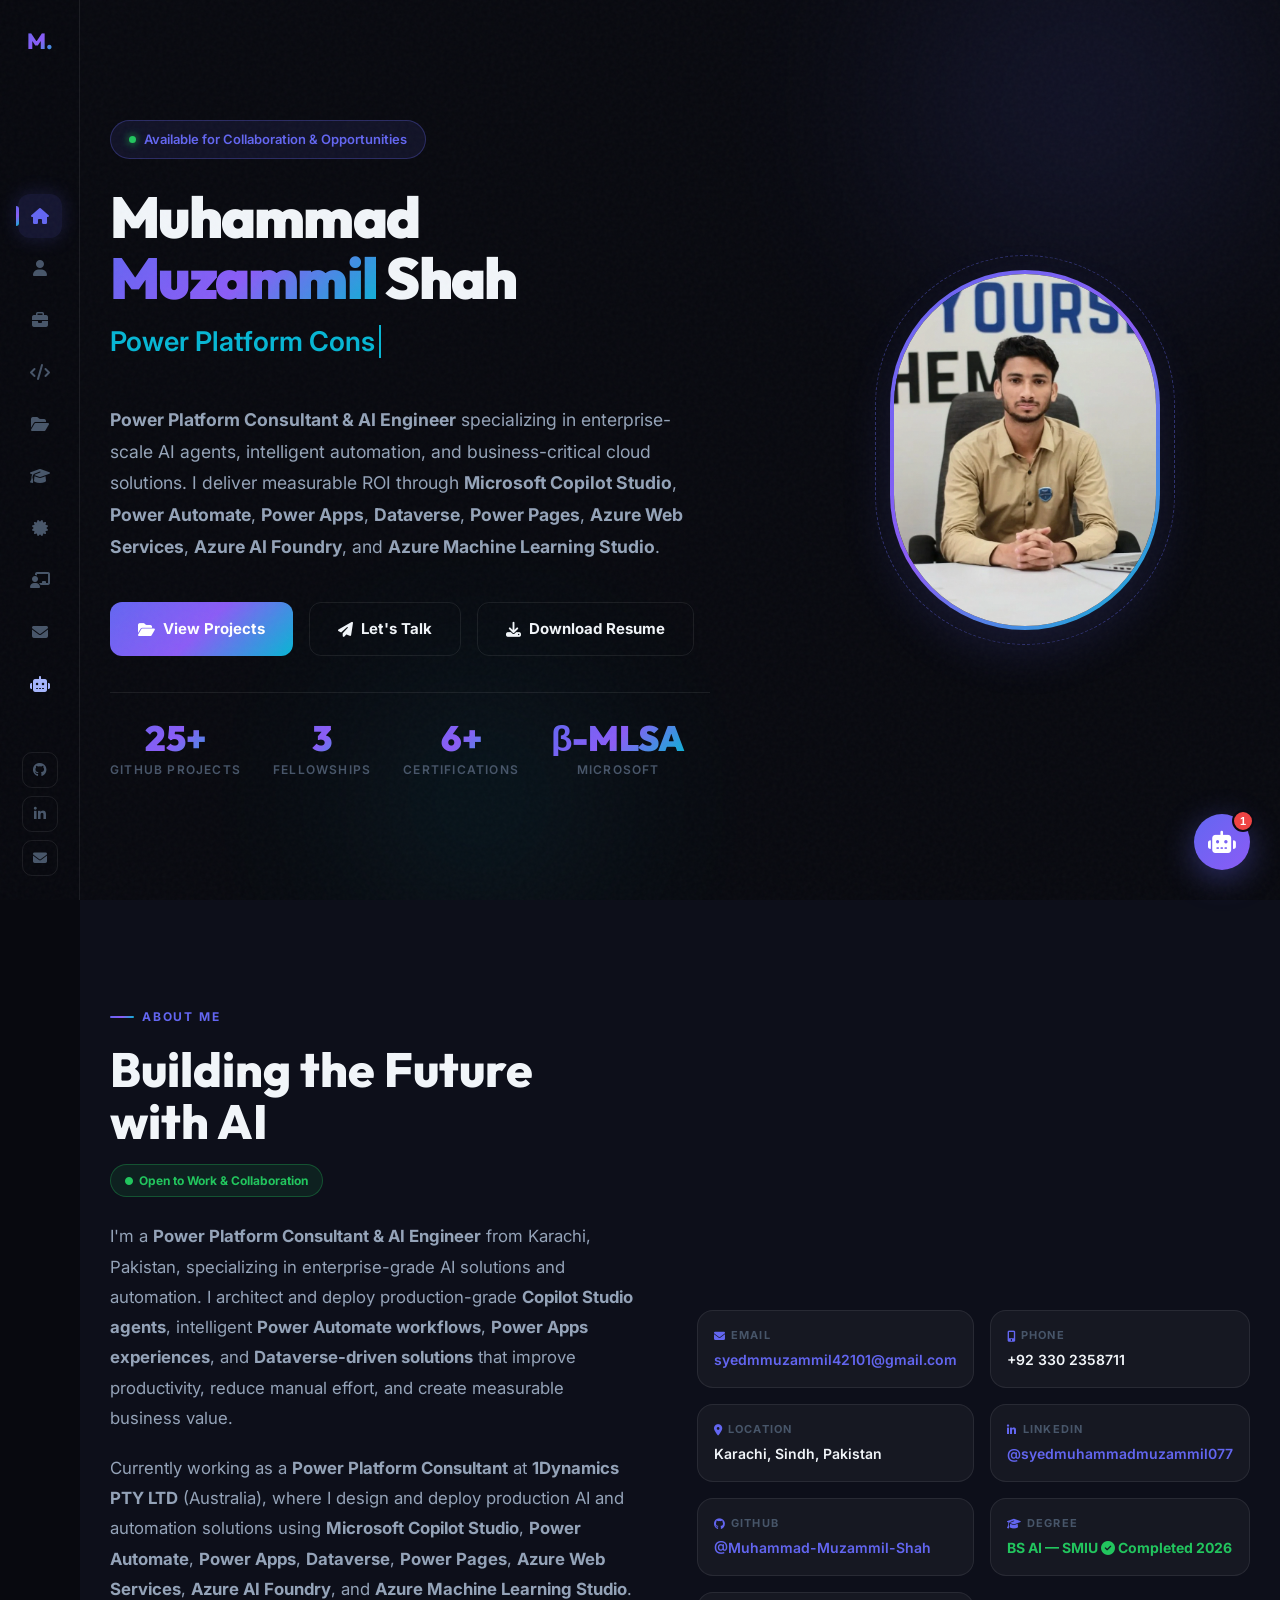
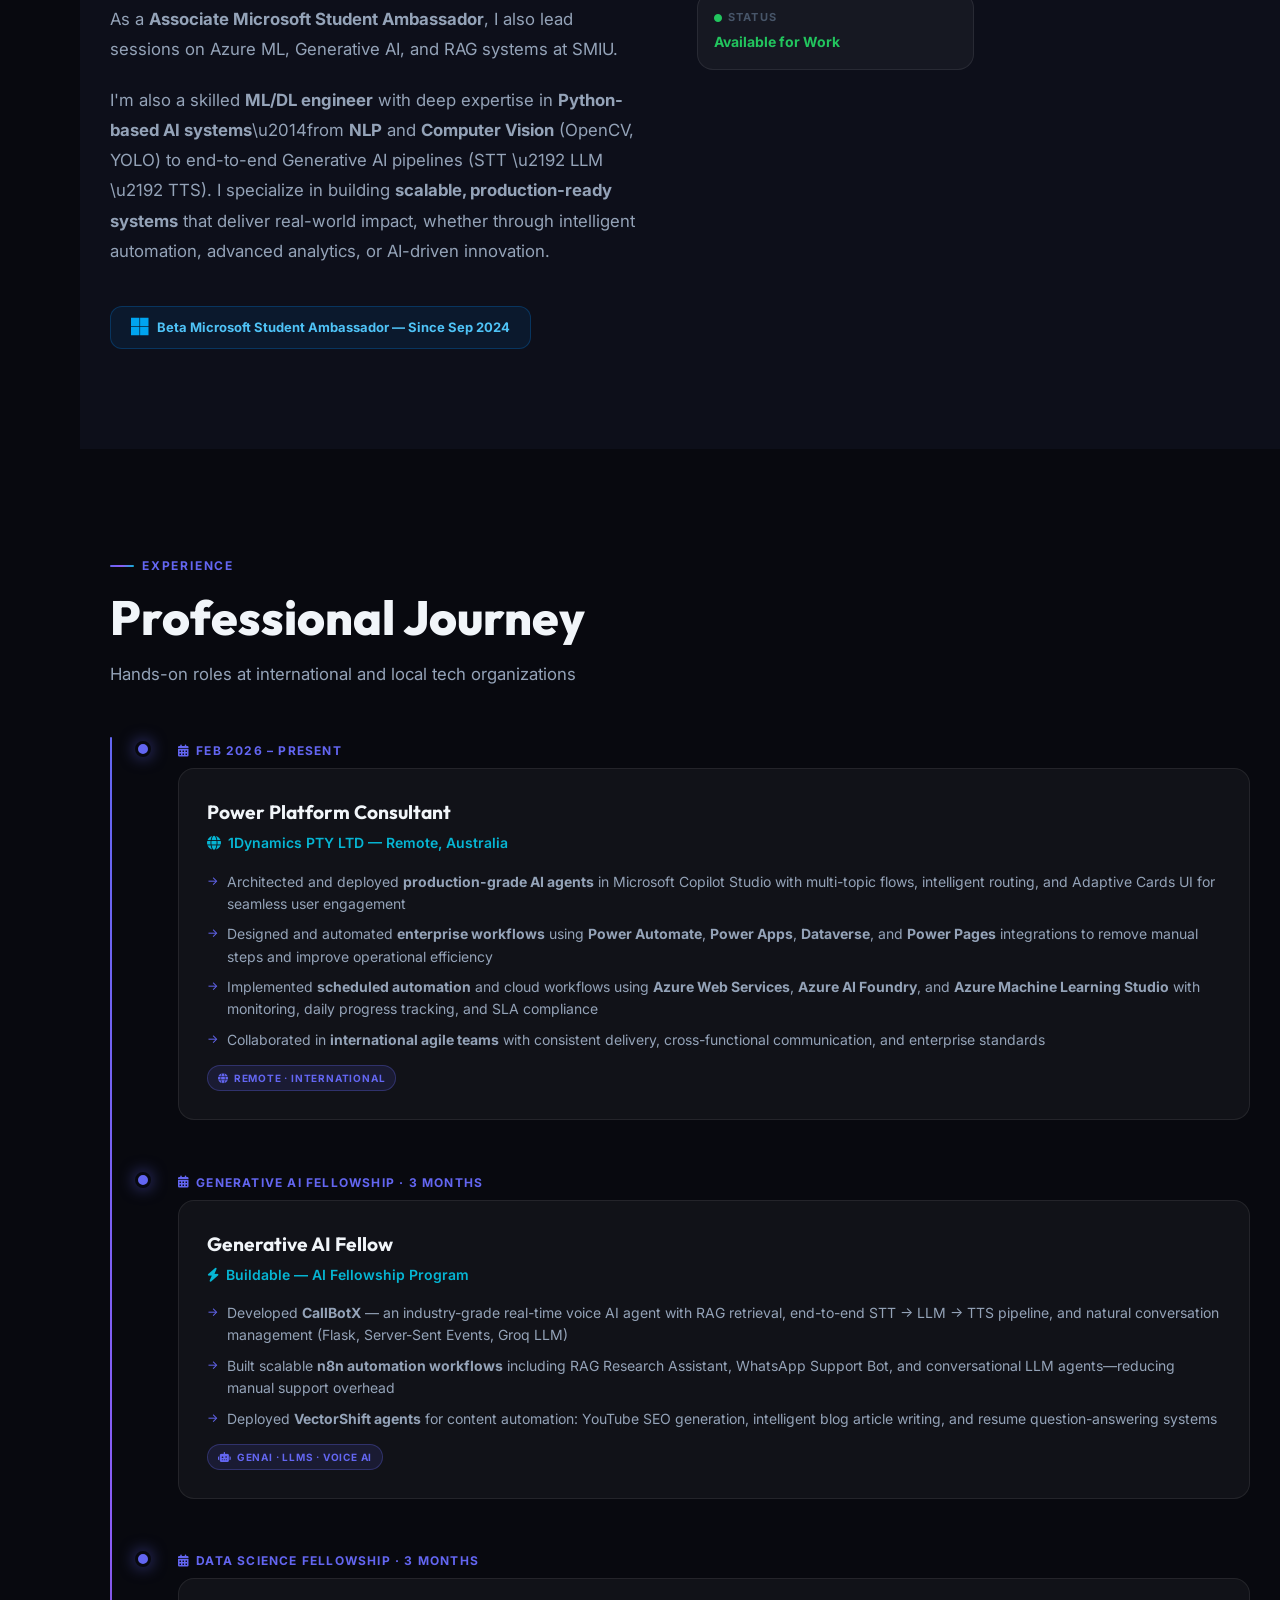
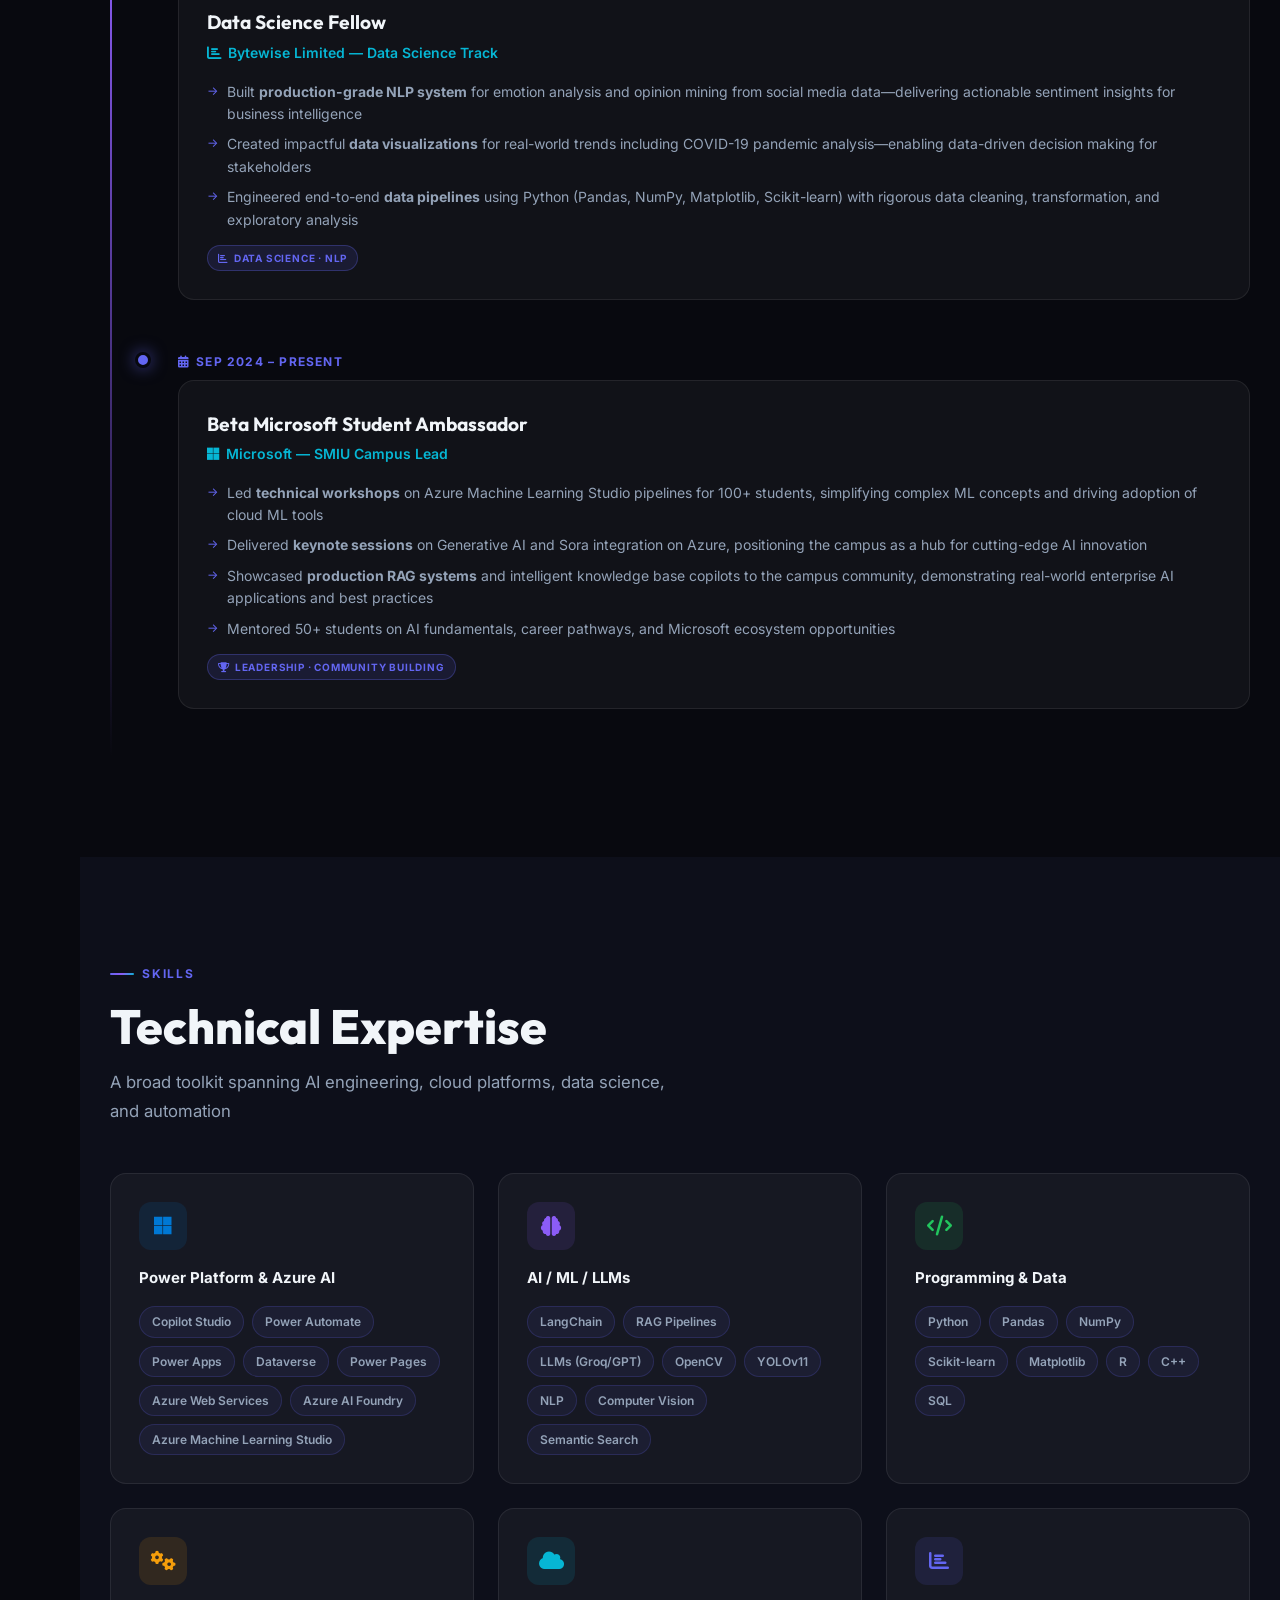
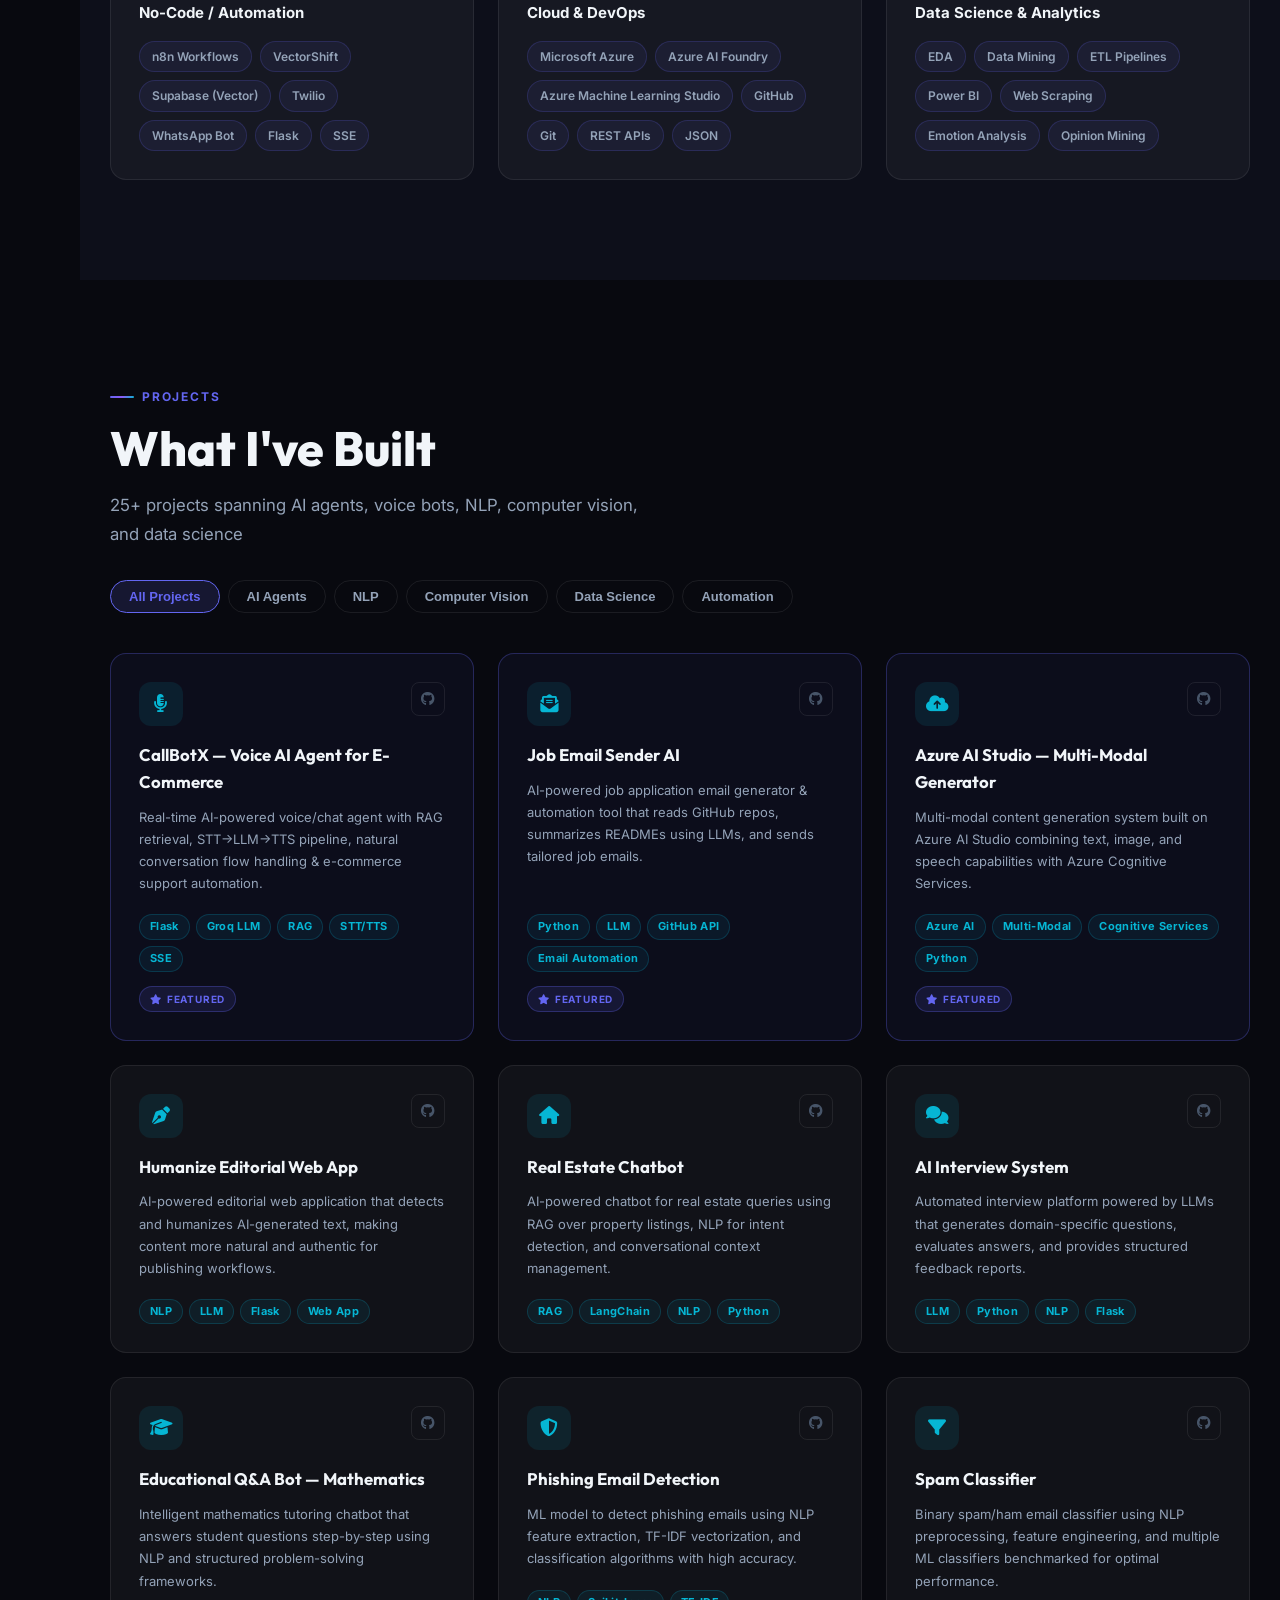
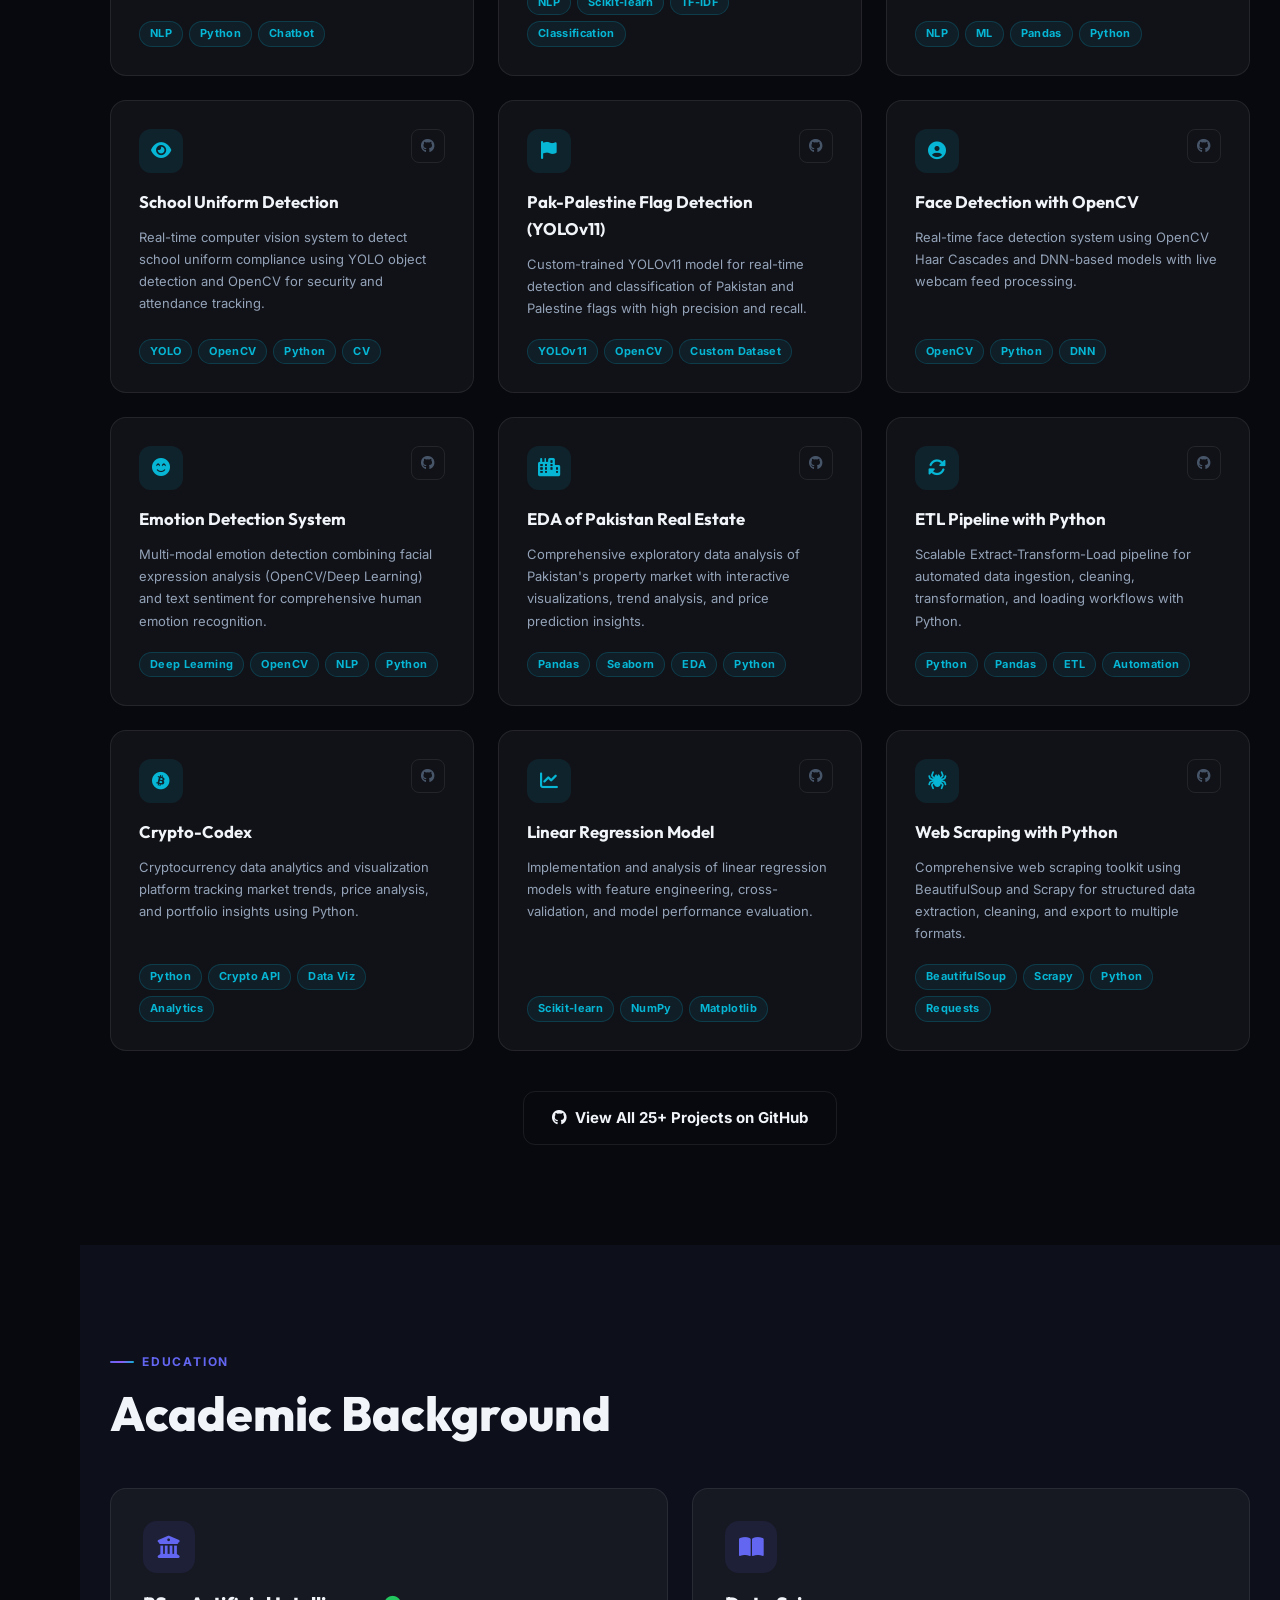
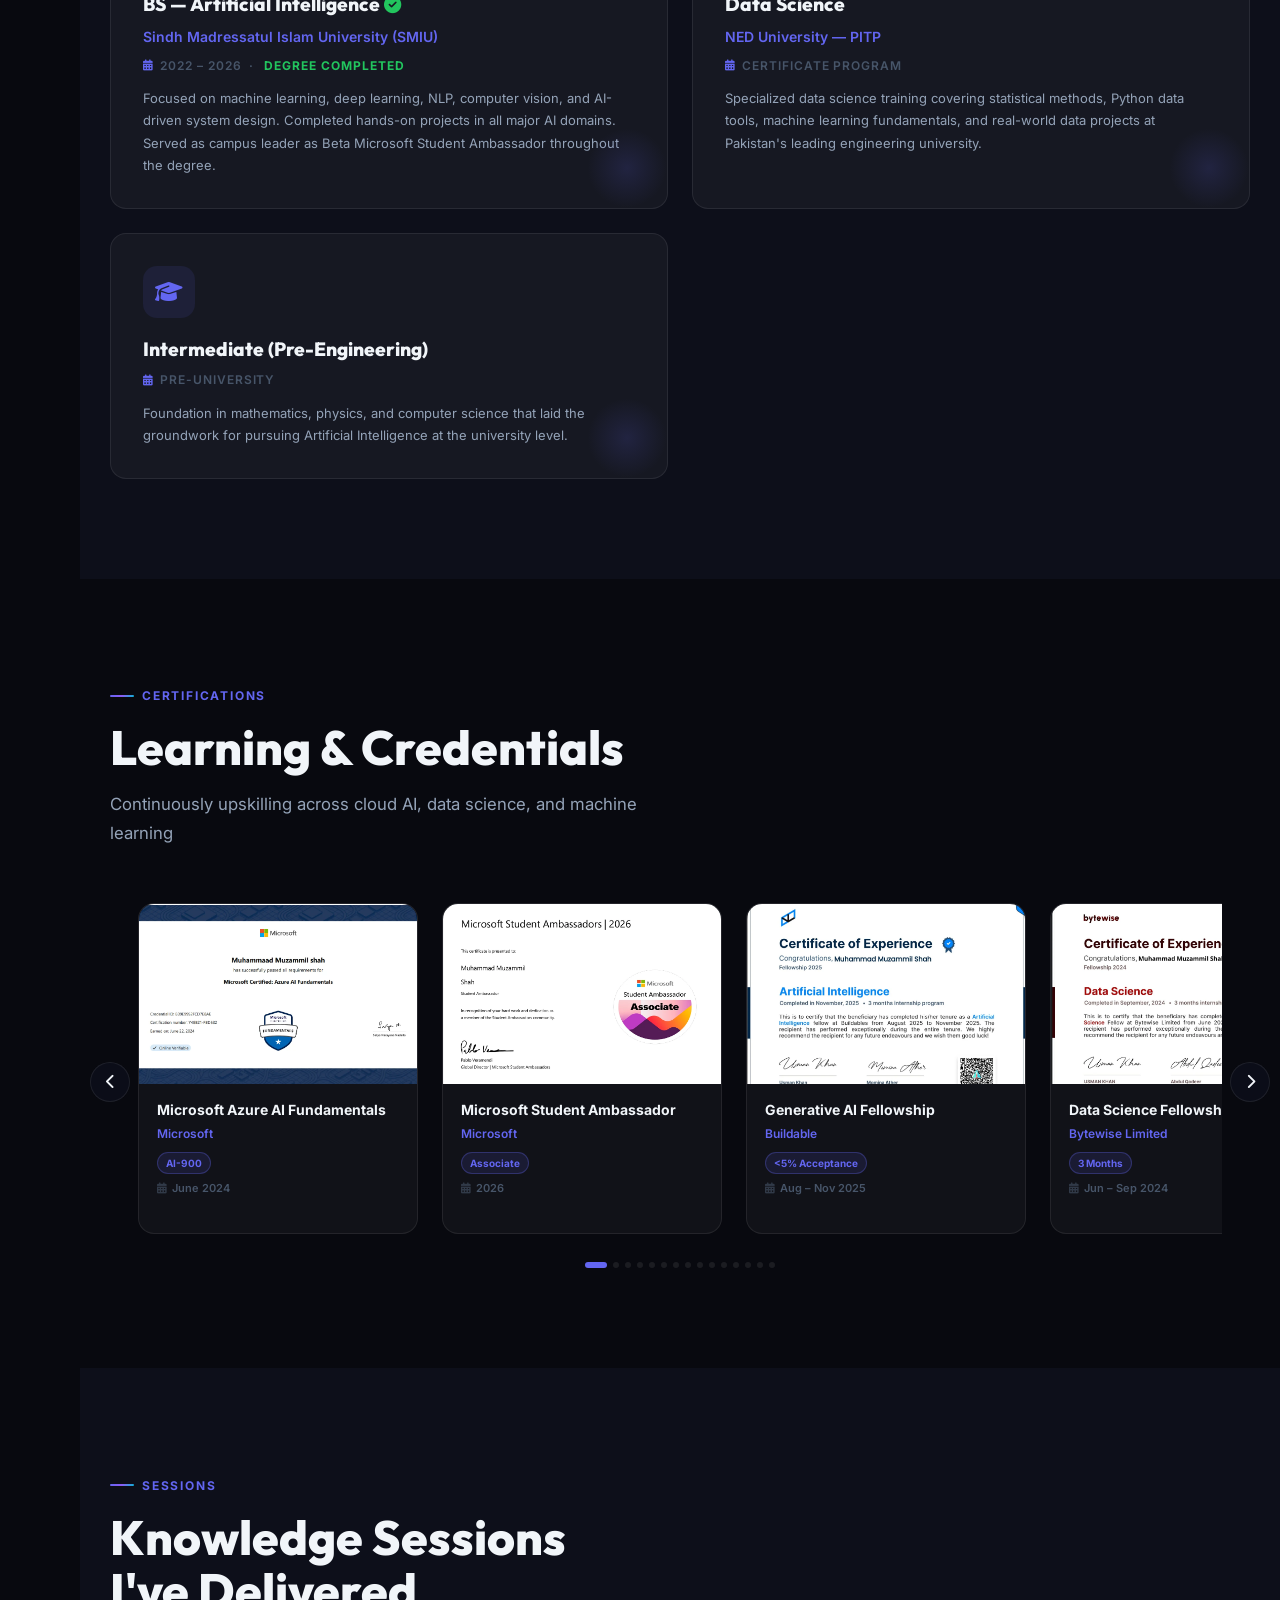
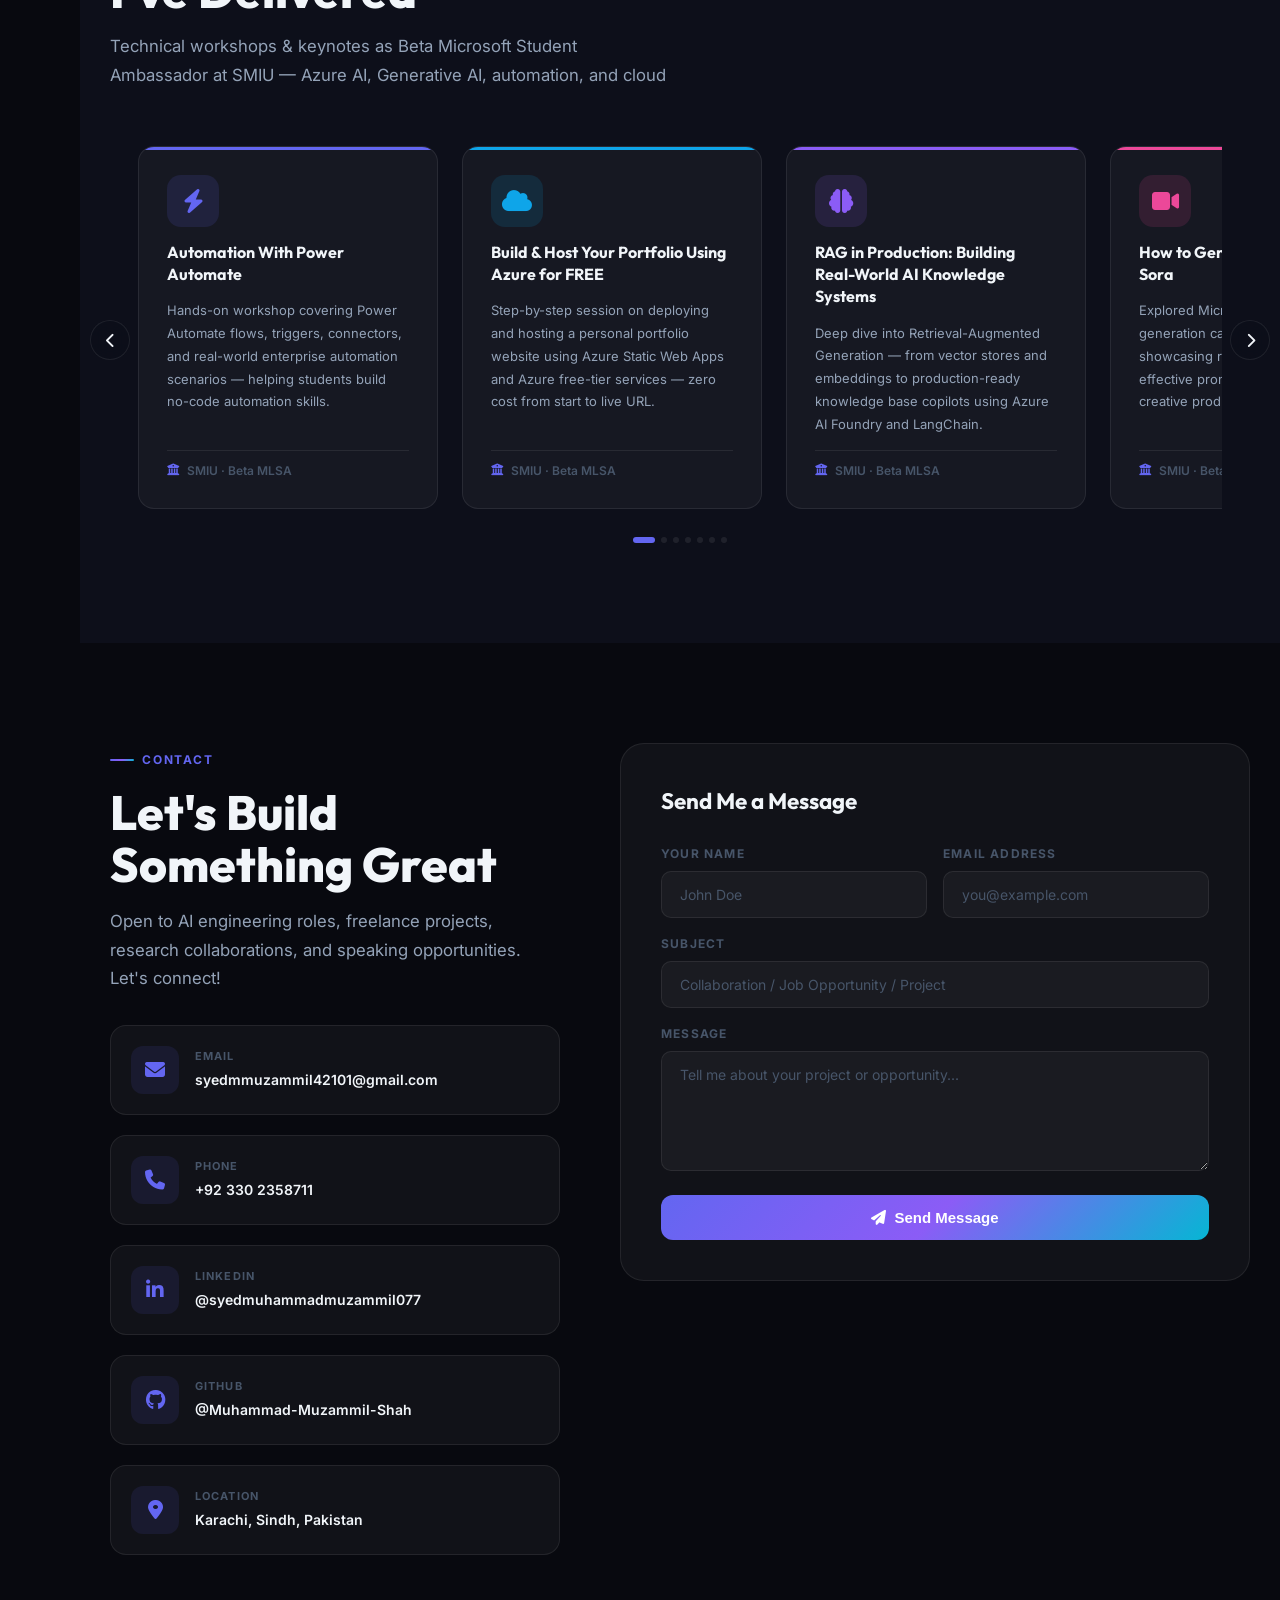
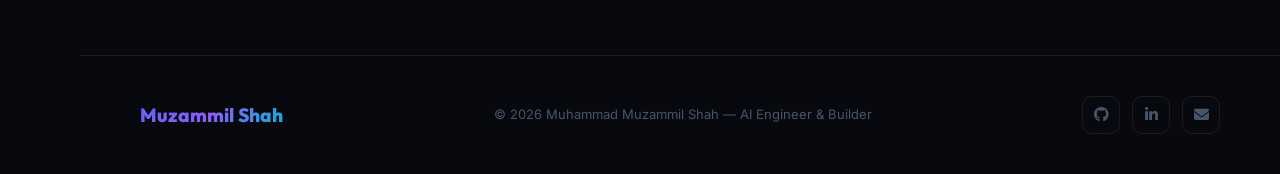
==== commit f37e6aec: "Convert all images to WebP for faster load times Replaced all png/jpg/jpeg assets with WebP equivale" ====
--- a/index.html
+++ b/index.html
@@ -20,8 +20,8 @@
   <meta property="og:type" content="website">
 
   <!-- Favicon -->
-  <link rel="icon" type="image/png" href="img/logo-m-mark.png">
-  <link rel="apple-touch-icon" href="img/logo-m-mark.png">
+  <link rel="icon" type="image/png" href="img/logo-m-mark.webp">
+  <link rel="apple-touch-icon" href="img/logo-m-mark.webp">
 
   <!-- Fonts -->
   <link rel="preconnect" href="https://fonts.googleapis.com">
@@ -522,7 +522,7 @@
       <div class="hero-img-wrap">
         <div class="hero-img-ring">
           <div class="hero-img-inner">
-            <img src="img/photo-portrait.jpeg" alt="Muhammad Muzammil Shah"
+            <img src="img/photo-portrait.webp" alt="Muhammad Muzammil Shah"
               style="width:100%;height:100%;object-fit:cover;object-position:50% 30%;">
           </div>
         </div>
@@ -1459,7 +1459,7 @@
     <div class="chatbot-header">
       <div class="chatbot-header-info">
         <div class="chatbot-avatar-sm">
-          <img src="img/photo-portrait.jpeg" alt="Muzammil" onerror="this.style.display='none'">
+          <img src="img/photo-portrait.webp" alt="Muzammil" onerror="this.style.display='none'">
         </div>
         <div>
           <div class="chatbot-header-name">Muzammil AI Bot</div>
@@ -1472,7 +1472,7 @@
     <div class="chatbot-messages" id="chatMessages">
       <!-- Welcome message -->
       <div class="chat-msg bot-msg">
-        <div class="chat-msg-avatar"><img src="img/photo-portrait.jpeg" alt="M" onerror="this.textContent='M'"></div>
+        <div class="chat-msg-avatar"><img src="img/photo-portrait.webp" alt="M" onerror="this.textContent='M'"></div>
         <div class="chat-msg-bubble">
           Assalam o Alaikum! I'm <strong>Muhammad Muzammil Shah</strong> — Power Platform Consultant &amp; AI Engineer. Ask me anything about my skills, experience, projects, or education. I'm here to help!
         </div>
@@ -1522,7 +1522,7 @@
         link.href = canvas.toDataURL('image/png');
         document.head.appendChild(link);
       };
-      img.src = 'img/logo-m-mark.png';
+      img.src = 'img/logo-m-mark.webp';
     });
 
     /* ─── Typing Animation ───────────────────── */
@@ -1786,7 +1786,7 @@
       avatar.className = 'chat-msg-avatar';
       if (role === 'bot') {
         const img = document.createElement('img');
-        img.src = 'img/photo-portrait.jpeg';
+        img.src = 'img/photo-portrait.webp';
         img.alt = 'M';
         img.onerror = function() { this.parentElement.textContent = 'M'; };
         avatar.appendChild(img);
@@ -1816,7 +1816,7 @@
       const typingDiv = document.createElement('div');
       typingDiv.className = 'chat-msg bot-msg';
       typingDiv.id = 'typingIndicator';
-      typingDiv.innerHTML = '<div class="chat-msg-avatar"><img src="img/photo-portrait.jpeg" alt="M" onerror="this.parentElement.textContent=\'M\'"></div><div class="chat-msg-bubble"><div class="typing-indicator"><span></span><span></span><span></span></div></div>';
+      typingDiv.innerHTML = '<div class="chat-msg-avatar"><img src="img/photo-portrait.webp" alt="M" onerror="this.parentElement.textContent=\'M\'"></div><div class="chat-msg-bubble"><div class="typing-indicator"><span></span><span></span><span></span></div></div>';
       container.appendChild(typingDiv);
       scrollChat();
     }
@@ -1836,28 +1836,28 @@
     ═══════════════════════════════════════════════════════ */
     const CERT_DATA = [
       // ── Tier 1: Official Microsoft certifications & recognition ──
-      { img: 'img/certificate-microsoft-azure-ai-fundamentals-2024.png', title: 'Microsoft Azure AI Fundamentals', issuer: 'Microsoft', badge: 'AI-900', date: 'June 2024', desc: 'Earned the AI-900 certification, validating expertise in AI workloads, machine learning, computer vision, NLP, and conversational AI on Microsoft Azure.' },
-      { img: 'img/certificate-mlsa-associate-2026.png', title: 'Microsoft Student Ambassador', issuer: 'Microsoft', badge: 'Associate', date: '2026', desc: 'Recognized as a Microsoft Learn Student Ambassador at Associate level for leadership in community building and Microsoft technology advocacy.' },
+      { img: 'img/certificate-microsoft-azure-ai-fundamentals-2024.webp', title: 'Microsoft Azure AI Fundamentals', issuer: 'Microsoft', badge: 'AI-900', date: 'June 2024', desc: 'Earned the AI-900 certification, validating expertise in AI workloads, machine learning, computer vision, NLP, and conversational AI on Microsoft Azure.' },
+      { img: 'img/certificate-mlsa-associate-2026.webp', title: 'Microsoft Student Ambassador', issuer: 'Microsoft', badge: 'Associate', date: '2026', desc: 'Recognized as a Microsoft Learn Student Ambassador at Associate level for leadership in community building and Microsoft technology advocacy.' },
       // ── Tier 2: Competitive fellowships ──
-      { img: 'img/certificate-buildables-fellowship-ai-2025.png', title: 'Generative AI Fellowship', issuer: 'Buildable', badge: '<5% Acceptance', date: 'Aug – Nov 2025', desc: 'Completed the 3-month Buildable Generative AI Fellowship — building real-world LLM, RAG pipeline, and voice AI applications in a highly competitive cohort.' },
-      { img: 'img/certificate-bytewise-fellowship-data-science-2024.png', title: 'Data Science Fellowship', issuer: 'Bytewise Limited', badge: '3 Months', date: 'Jun – Sep 2024', desc: 'Completed the 3-month Bytewise Data Science Fellowship covering Python, NLP, exploratory data analysis, and data-driven storytelling.' },
+      { img: 'img/certificate-buildables-fellowship-ai-2025.webp', title: 'Generative AI Fellowship', issuer: 'Buildable', badge: '<5% Acceptance', date: 'Aug – Nov 2025', desc: 'Completed the 3-month Buildable Generative AI Fellowship — building real-world LLM, RAG pipeline, and voice AI applications in a highly competitive cohort.' },
+      { img: 'img/certificate-bytewise-fellowship-data-science-2024.webp', title: 'Data Science Fellowship', issuer: 'Bytewise Limited', badge: '3 Months', date: 'Jun – Sep 2024', desc: 'Completed the 3-month Bytewise Data Science Fellowship covering Python, NLP, exploratory data analysis, and data-driven storytelling.' },
       // ── Tier 3: Prestigious course certifications ──
-      { img: 'img/certificate-coursera-stanford-ml-specialization-2024.png', title: 'Machine Learning Specialization', issuer: 'Coursera · Stanford University', badge: '', date: 'January 2024', desc: 'Completed the Stanford Machine Learning Specialization by Andrew Ng, covering supervised learning, unsupervised learning, and ML best practices.' },
+      { img: 'img/certificate-coursera-stanford-ml-specialization-2024.webp', title: 'Machine Learning Specialization', issuer: 'Coursera · Stanford University', badge: '', date: 'January 2024', desc: 'Completed the Stanford Machine Learning Specialization by Andrew Ng, covering supervised learning, unsupervised learning, and ML best practices.' },
       // ── Tier 4: Professional certifications (NED/PITP) ──
-      { img: 'img/certificate-pitp-certified-data-scientist-2025.jpg', title: 'Certified Data Scientist', issuer: 'NED University · PITP', badge: 'Cert #26062', date: 'Jan – Mar 2025', desc: 'Earned the PITP Certified Data Scientist credential from NED University, covering statistical analysis, machine learning, and Python-based workflows.' },
-      { img: 'img/certificate-pitp-certified-database-administrator-2025.jpg', title: 'Certified Database Administrator', issuer: 'NED University · PITP', badge: 'Cert #26224', date: 'Jan – Mar 2025', desc: 'Earned the PITP Certified Database Administrator credential from NED University, covering SQL, database design, and administration.' },
+      { img: 'img/certificate-pitp-certified-data-scientist-2025.webp', title: 'Certified Data Scientist', issuer: 'NED University · PITP', badge: 'Cert #26062', date: 'Jan – Mar 2025', desc: 'Earned the PITP Certified Data Scientist credential from NED University, covering statistical analysis, machine learning, and Python-based workflows.' },
+      { img: 'img/certificate-pitp-certified-database-administrator-2025.webp', title: 'Certified Database Administrator', issuer: 'NED University · PITP', badge: 'Cert #26224', date: 'Jan – Mar 2025', desc: 'Earned the PITP Certified Database Administrator credential from NED University, covering SQL, database design, and administration.' },
       // ── Tier 5: Internship completion ──
-      { img: 'img/letter-itsolera-internship-completion-aiml-2024.png', title: 'AI/ML Internship Completion', issuer: 'ITSolera', badge: 'Jun–Sep 2024', date: 'September 2024', desc: 'Successfully completed the ITSolera AI/ML Internship, working on real-world artificial intelligence and machine learning projects.' },
+      { img: 'img/letter-itsolera-internship-completion-aiml-2024.webp', title: 'AI/ML Internship Completion', issuer: 'ITSolera', badge: 'Jun–Sep 2024', date: 'September 2024', desc: 'Successfully completed the ITSolera AI/ML Internship, working on real-world artificial intelligence and machine learning projects.' },
       // ── Tier 6: Online course certificates ──
-      { img: 'img/certificate-digiskills-data-analytics-bi-2024.jpg', title: 'Data Analytics & Business Intelligence', issuer: 'DigiSkills Pakistan', badge: 'DSTP2.0 Batch-08', date: 'October 2024', desc: 'Completed Data Analytics and Business Intelligence training, covering BI tools, data visualization, dashboarding, and analytics pipelines.' },
-      { img: 'img/certificate-linkedinlearning-nlp-with-python-2024.jpg', title: 'NLP with Python for ML', issuer: 'LinkedIn Learning', badge: '', date: 'October 2024', desc: 'Completed NLP with Python for Machine Learning Essential Training — covering text preprocessing, TF-IDF, embeddings, and NLP model building.' },
-      { img: 'img/certificate-google-coursera-crash-course-python-2023.png', title: 'Crash Course on Python', issuer: 'Google · Coursera', badge: '', date: 'December 2023', desc: "Completed Google's Python crash course covering programming fundamentals, data structures, OOP, and automation scripting." },
+      { img: 'img/certificate-digiskills-data-analytics-bi-2024.webp', title: 'Data Analytics & Business Intelligence', issuer: 'DigiSkills Pakistan', badge: 'DSTP2.0 Batch-08', date: 'October 2024', desc: 'Completed Data Analytics and Business Intelligence training, covering BI tools, data visualization, dashboarding, and analytics pipelines.' },
+      { img: 'img/certificate-linkedinlearning-nlp-with-python-2024.webp', title: 'NLP with Python for ML', issuer: 'LinkedIn Learning', badge: '', date: 'October 2024', desc: 'Completed NLP with Python for Machine Learning Essential Training — covering text preprocessing, TF-IDF, embeddings, and NLP model building.' },
+      { img: 'img/certificate-google-coursera-crash-course-python-2023.webp', title: 'Crash Course on Python', issuer: 'Google · Coursera', badge: '', date: 'December 2023', desc: "Completed Google's Python crash course covering programming fundamentals, data structures, OOP, and automation scripting." },
       // ── Tier 7: Internship selections ──
-      { img: 'img/certificate-itsolera-internship-selection-2026.png', title: 'AI & NLP Winter Internship Selection', issuer: 'ITSolera', badge: 'Winter 2026', date: 'Winter 2026', desc: 'Selected for the ITSolera AI & NLP Winter Internship program (2026).' },
-      { img: 'img/certificate-itsolera-internship-selection-2024.png', title: 'AI Internship Selection', issuer: 'ITSolera', badge: 'REF#6102024-521', date: '2024', desc: 'Selected for the ITSolera AI Internship program (2024), recognizing academic excellence and demonstrated AI/ML skills.' },
+      { img: 'img/certificate-itsolera-internship-selection-2026.webp', title: 'AI & NLP Winter Internship Selection', issuer: 'ITSolera', badge: 'Winter 2026', date: 'Winter 2026', desc: 'Selected for the ITSolera AI & NLP Winter Internship program (2026).' },
+      { img: 'img/certificate-itsolera-internship-selection-2024.webp', title: 'AI Internship Selection', issuer: 'ITSolera', badge: 'REF#6102024-521', date: '2024', desc: 'Selected for the ITSolera AI Internship program (2024), recognizing academic excellence and demonstrated AI/ML skills.' },
       // ── Tier 8: Event & volunteer certificates ──
-      { img: 'img/certificate-iccrt2025-volunteer-appreciation.jpg', title: 'ICCRT-2025 Volunteer Appreciation', issuer: 'SMI University', badge: 'ICCRT 2025', date: 'May 2025', desc: 'Received volunteer appreciation at the ICCRT-2025 international conference at SMI University (May 21–22, 2025).' },
-      { img: 'img/certificate-iccrt2025-workshop-participation.jpg', title: 'ICCRT-2025 Workshop Participation', issuer: 'SMI University', badge: 'ICCRT 2025', date: 'May 20, 2025', desc: 'Participated in the ICCRT-2025 workshop "Agility in Research Projects" at SMI University on May 20, 2025.' }
+      { img: 'img/certificate-iccrt2025-volunteer-appreciation.webp', title: 'ICCRT-2025 Volunteer Appreciation', issuer: 'SMI University', badge: 'ICCRT 2025', date: 'May 2025', desc: 'Received volunteer appreciation at the ICCRT-2025 international conference at SMI University (May 21–22, 2025).' },
+      { img: 'img/certificate-iccrt2025-workshop-participation.webp', title: 'ICCRT-2025 Workshop Participation', issuer: 'SMI University', badge: 'ICCRT 2025', date: 'May 20, 2025', desc: 'Participated in the ICCRT-2025 workshop "Agility in Research Projects" at SMI University on May 20, 2025.' }
     ];
 
     const SESSION_DATA = [
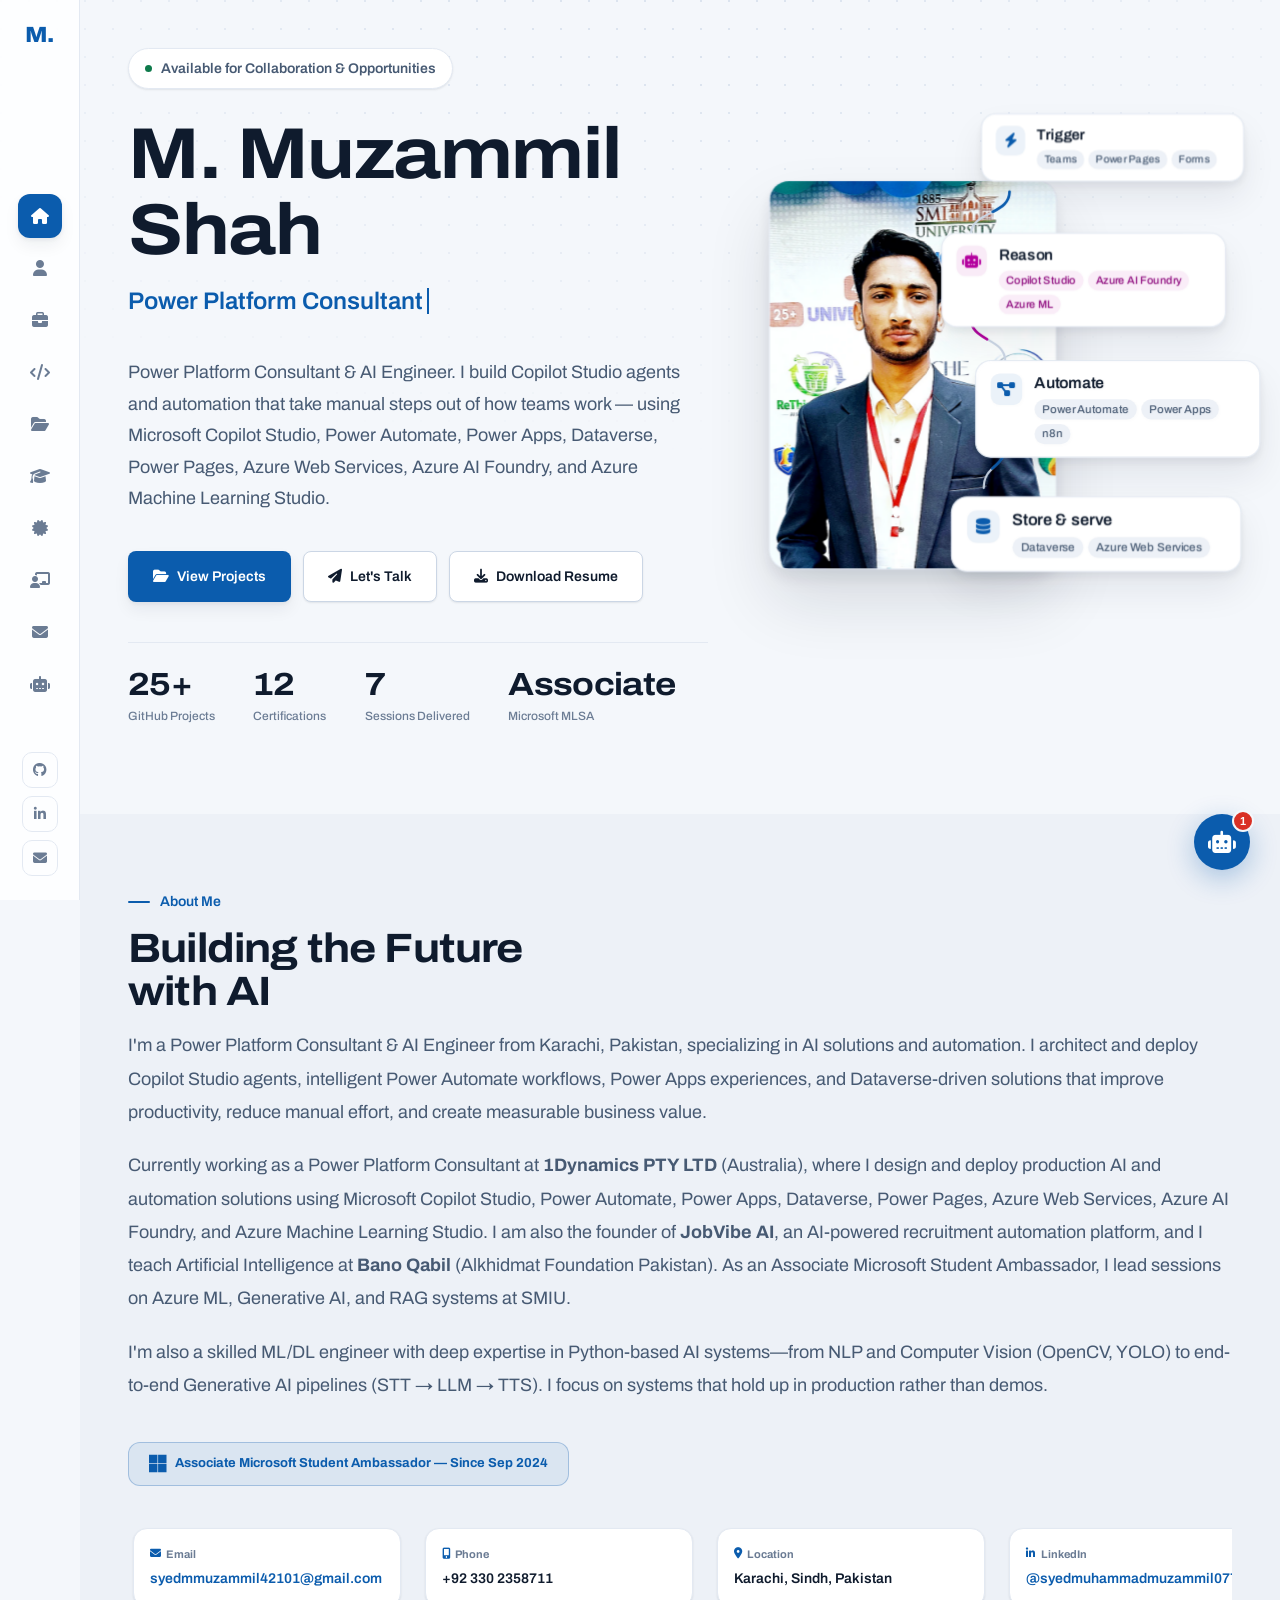
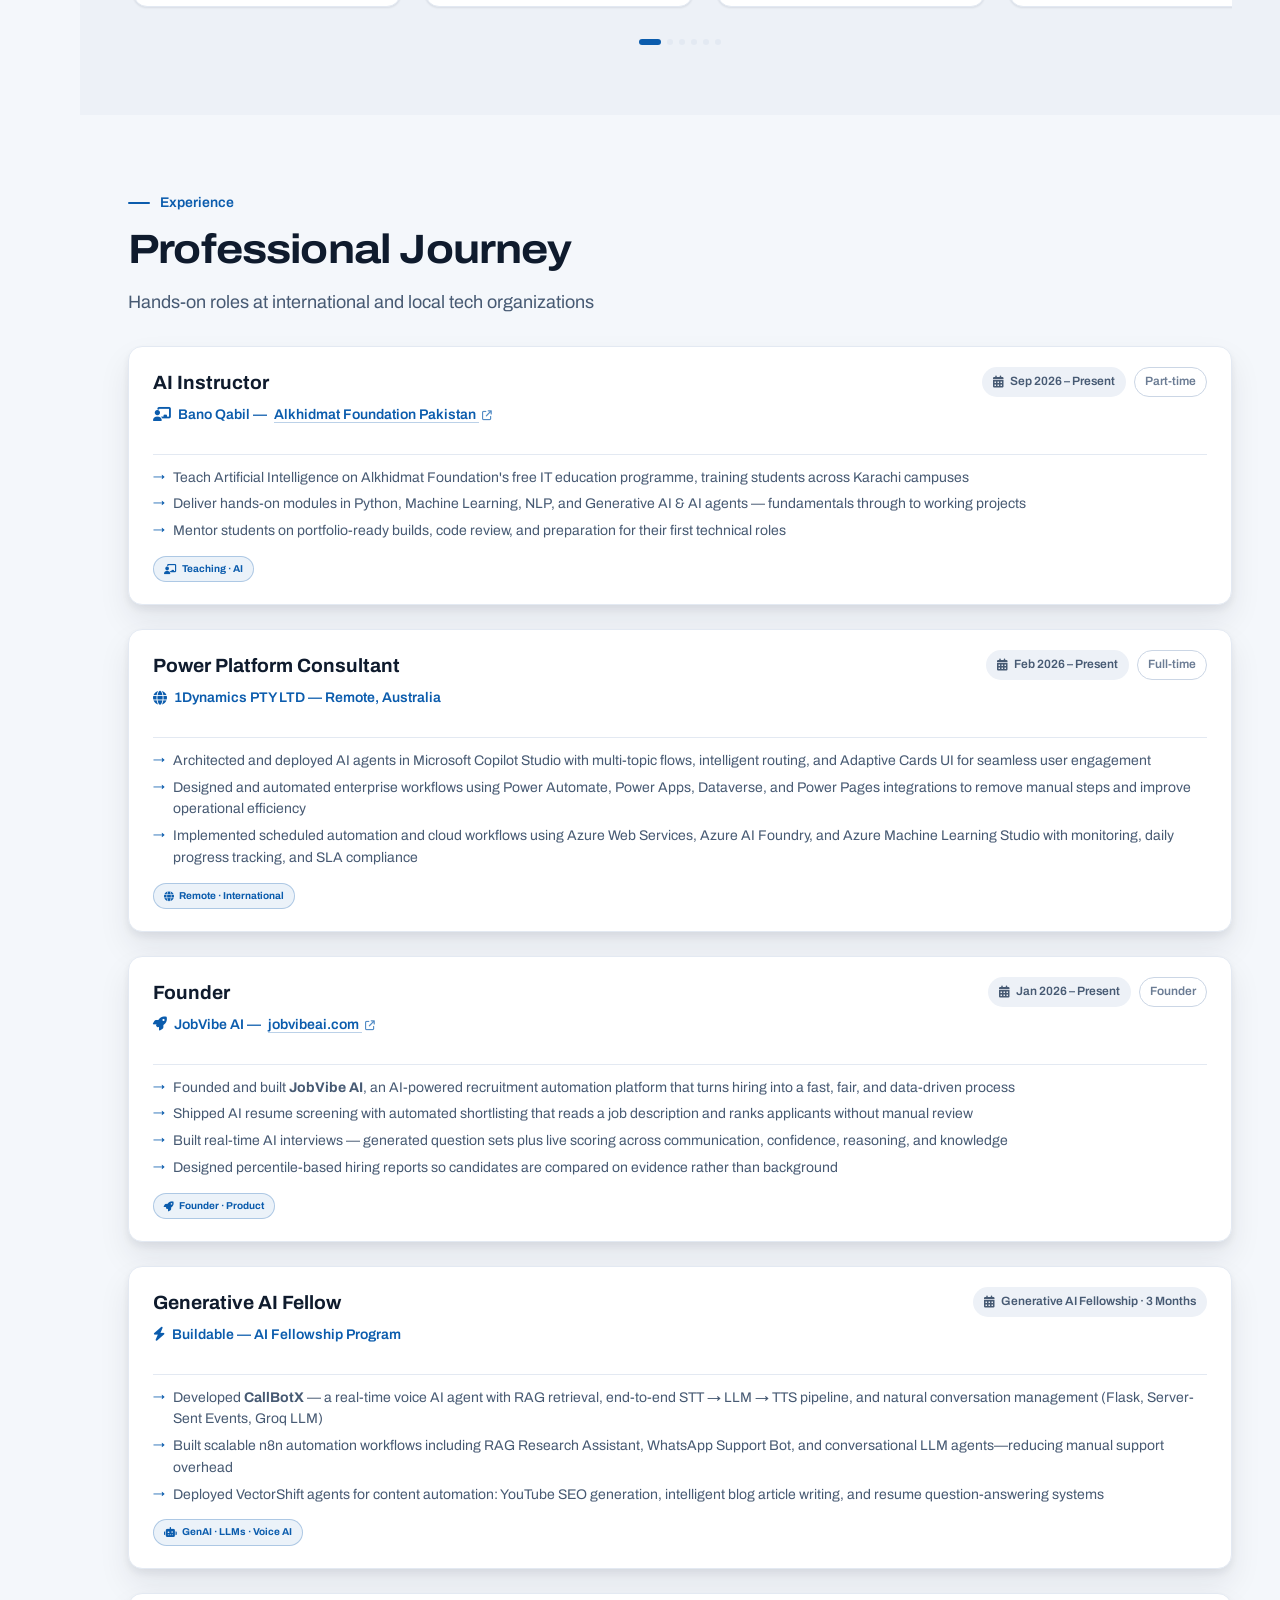
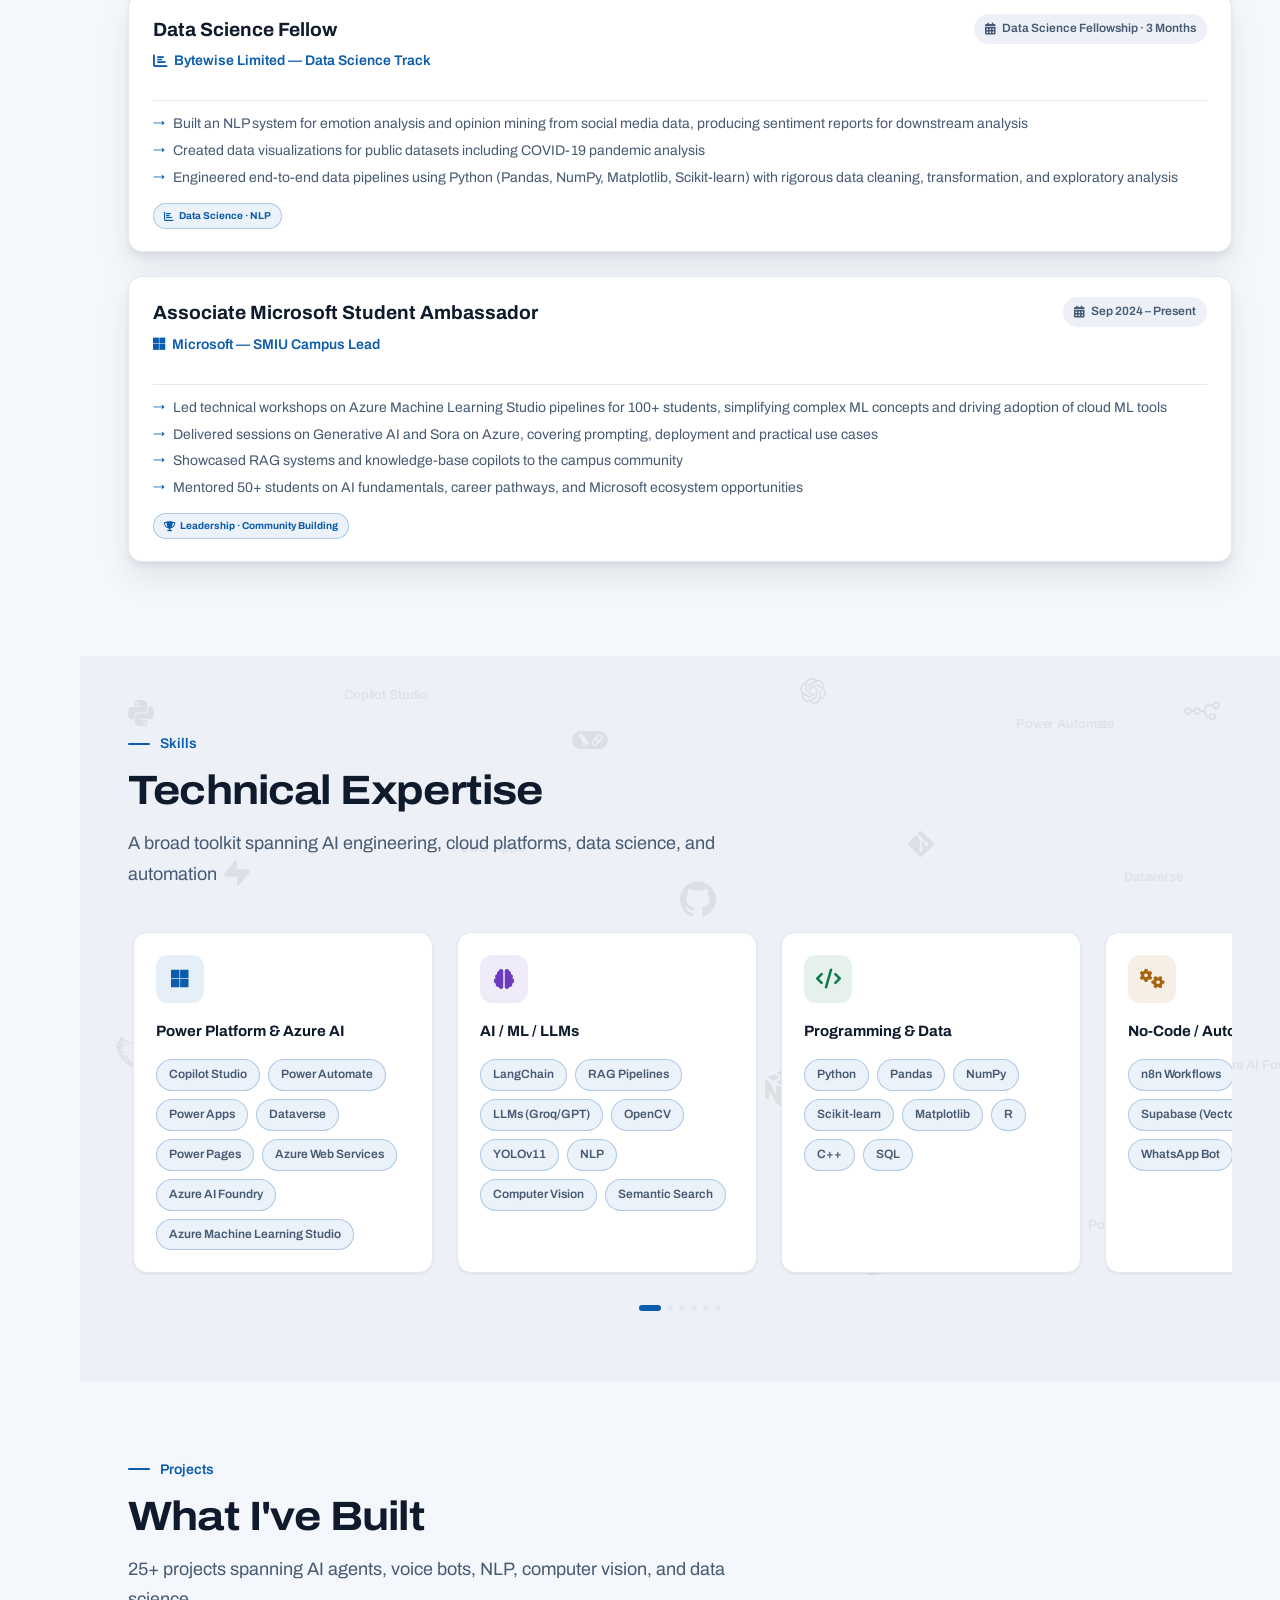
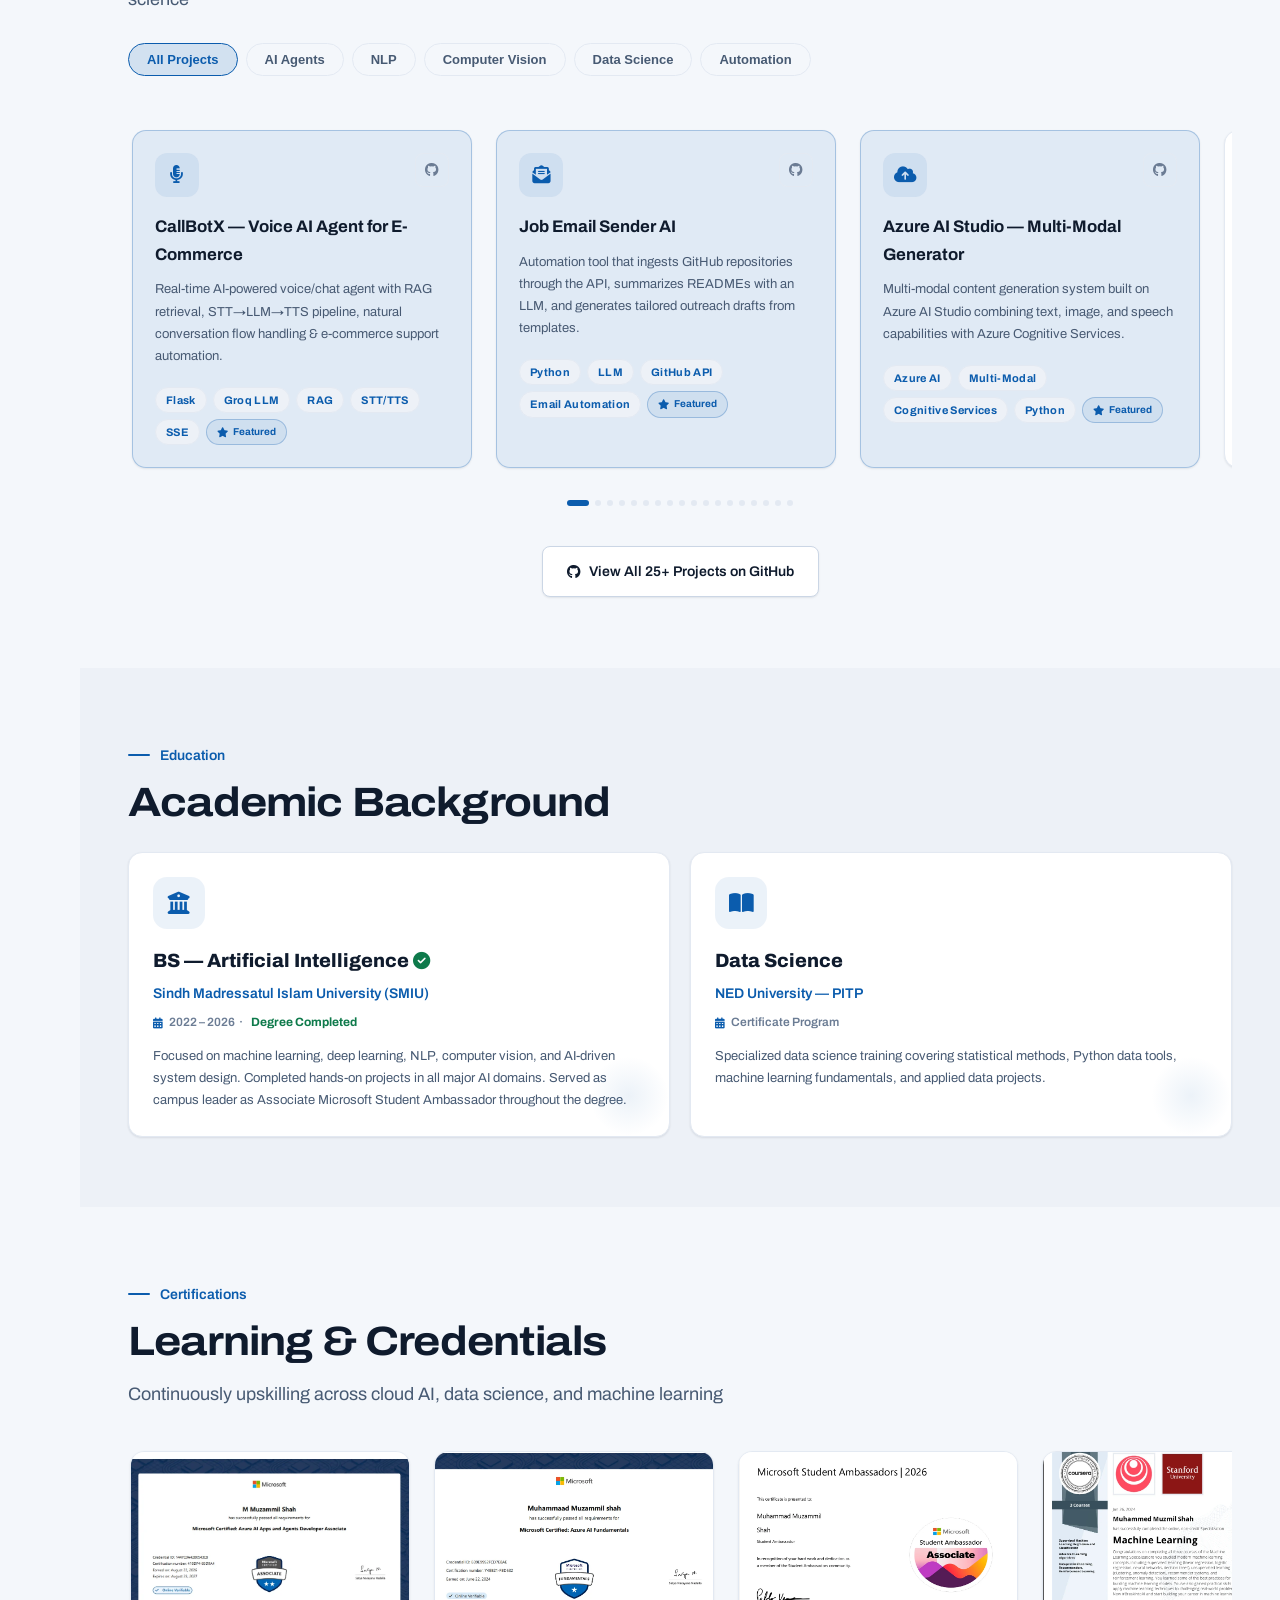
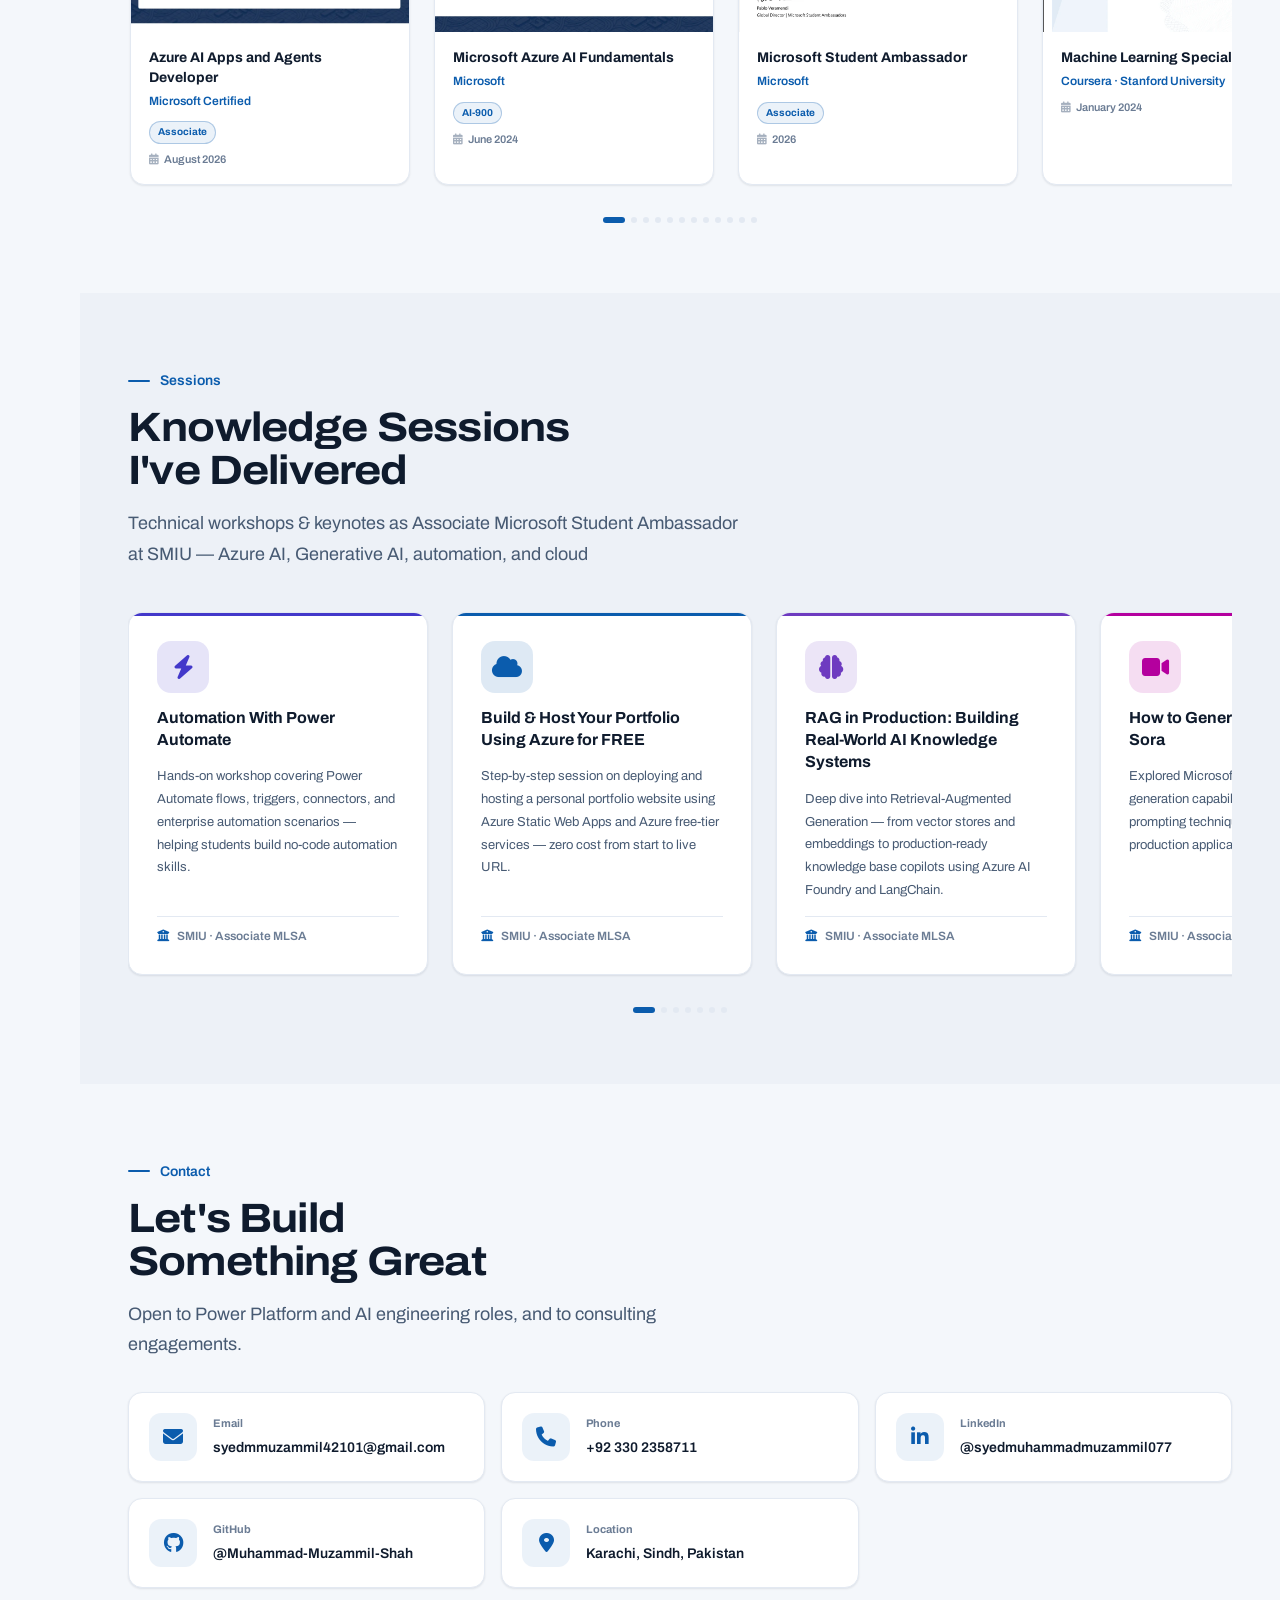
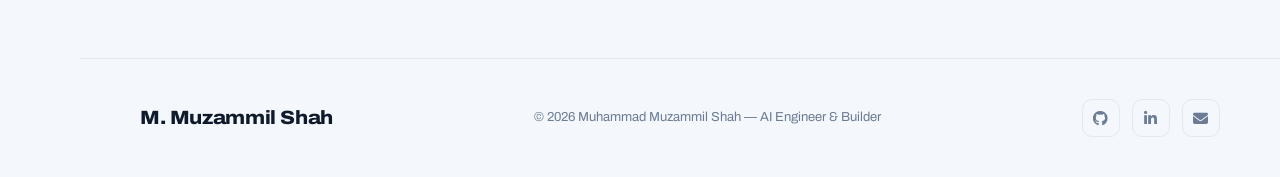
==== commit 420d742f: "Redesign portfolio in light theme, tighten content, refresh resume Design - Replace the dark indigo " ====
--- a/index.html
+++ b/index.html
@@ -3,10 +3,10 @@
 
 <head>
   <meta charset="UTF-8">
-  <meta name="viewport" content="width=device-width, initial-scale=1.0, maximum-scale=1.0, user-scalable=no">
-  <meta name="theme-color" content="#08090f">
+  <meta name="viewport" content="width=device-width, initial-scale=1.0, viewport-fit=cover">
+  <meta name="theme-color" content="#F4F7FB">
   <meta name="mobile-web-app-capable" content="yes">
-  <meta name="apple-mobile-web-app-status-bar-style" content="black-translucent">
+  <meta name="apple-mobile-web-app-status-bar-style" content="default">
   <title>Muhammad Muzammil Shah — Power Platform Consultant & AI Engineer</title>
   <meta name="description"
     content="Power Platform Consultant and AI Engineer specializing in Microsoft Copilot Studio, Power Automate, Power Apps, Dataverse, Power Pages, Azure Web Services, Azure AI Foundry, and Azure Machine Learning Studio.">
@@ -18,6 +18,8 @@
   <meta property="og:description"
     content="Power Platform Consultant specializing in Microsoft Copilot Studio, Power Automate, Power Apps, Dataverse, Power Pages, Azure Web Services, Azure AI Foundry, and Azure Machine Learning Studio.">
   <meta property="og:type" content="website">
+  <meta property="og:image" content="https://mmuzammilshah.azurewebsites.net/img/photo-portrait.webp">
+  <meta name="twitter:card" content="summary_large_image">
 
   <!-- Favicon -->
   <link rel="icon" type="image/png" href="img/logo-m-mark.webp">
@@ -27,361 +29,14 @@
   <link rel="preconnect" href="https://fonts.googleapis.com">
   <link rel="preconnect" href="https://fonts.gstatic.com" crossorigin>
   <link
-    href="https://fonts.googleapis.com/css2?family=Inter:wght@300;400;500;600;700;800;900&family=Outfit:wght@300;400;500;600;700;800;900&display=swap"
+    href="https://fonts.googleapis.com/css2?family=Archivo:wdth,wght@62..125,100..900&display=swap"
     rel="stylesheet">
 
   <!-- Icons -->
   <link rel="stylesheet" href="https://cdnjs.cloudflare.com/ajax/libs/font-awesome/6.5.0/css/all.min.css">
 
-  <!-- Animate.css -->
-  <link rel="stylesheet" href="https://cdnjs.cloudflare.com/ajax/libs/animate.css/4.1.1/animate.min.css">
-
   <!-- Stylesheet -->
   <link href="css/style.css" rel="stylesheet">
-  <style>
-    /* Mobile touch fixes */
-    * {
-      -webkit-tap-highlight-color: transparent;
-      -webkit-touch-callout: none;
-    }
-
-    html,
-    body {
-      overflow-x: hidden;
-      max-width: 100vw;
-    }
-
-    /* ═══════════════════════════════════════
-       CHATBOT STYLES
-    ═════════════════════════════════════════ */
-    .chatbot-toggle {
-      position: fixed;
-      bottom: 30px;
-      right: 30px;
-      width: 56px;
-      height: 56px;
-      border-radius: 50%;
-      background: linear-gradient(135deg, #6366f1, #8b5cf6);
-      border: none;
-      color: #fff;
-      font-size: 22px;
-      cursor: pointer;
-      z-index: 10000;
-      box-shadow: 0 8px 32px rgba(99, 102, 241, 0.4);
-      transition: all 0.3s ease;
-      display: flex;
-      align-items: center;
-      justify-content: center;
-    }
-    .chatbot-toggle:hover {
-      transform: scale(1.1);
-      box-shadow: 0 12px 40px rgba(99, 102, 241, 0.6);
-    }
-    .chatbot-toggle .chat-badge {
-      position: absolute;
-      top: -4px;
-      right: -4px;
-      width: 22px;
-      height: 22px;
-      background: #ef4444;
-      border-radius: 50%;
-      font-size: 11px;
-      font-weight: 700;
-      display: flex;
-      align-items: center;
-      justify-content: center;
-      border: 2px solid #0a0b14;
-      animation: pulse-badge 2s infinite;
-    }
-    @keyframes pulse-badge {
-      0%, 100% { transform: scale(1); }
-      50% { transform: scale(1.15); }
-    }
-
-    .chatbot-window {
-      position: fixed;
-      bottom: 100px;
-      right: 30px;
-      width: 360px;
-      max-height: 480px;
-      background: #12131e;
-      border: 1px solid rgba(99, 102, 241, 0.2);
-      border-radius: 20px;
-      z-index: 10001;
-      display: none;
-      flex-direction: column;
-      overflow: hidden;
-      box-shadow: 0 24px 80px rgba(0, 0, 0, 0.5), 0 0 0 1px rgba(99, 102, 241, 0.1);
-      animation: chatSlideUp 0.35s ease;
-    }
-    @keyframes chatSlideUp {
-      from { opacity: 0; transform: translateY(20px) scale(0.95); }
-      to { opacity: 1; transform: translateY(0) scale(1); }
-    }
-    .chatbot-window.open {
-      display: flex;
-    }
-
-    .chatbot-header {
-      background: linear-gradient(135deg, #1a1b2e, #1e1f35);
-      padding: 12px 16px;
-      display: flex;
-      align-items: center;
-      justify-content: space-between;
-      border-bottom: 1px solid rgba(99, 102, 241, 0.15);
-    }
-    .chatbot-header-info {
-      display: flex;
-      align-items: center;
-      gap: 12px;
-    }
-    .chatbot-avatar-sm {
-      width: 36px;
-      height: 36px;
-      border-radius: 50%;
-      overflow: hidden;
-      border: 2px solid #6366f1;
-      flex-shrink: 0;
-    }
-    .chatbot-avatar-sm img {
-      width: 100%;
-      height: 100%;
-      object-fit: cover;
-      object-position: 50% 20%;
-    }
-    .chatbot-header-name {
-      font-weight: 700;
-      color: #fff;
-      font-size: 13px;
-    }
-    .chatbot-header-status {
-      font-size: 11px;
-      color: #94a3b8;
-      display: flex;
-      align-items: center;
-      gap: 5px;
-    }
-    .status-dot {
-      width: 7px;
-      height: 7px;
-      background: #22c55e;
-      border-radius: 50%;
-      display: inline-block;
-      animation: pulse-dot 1.5s infinite;
-    }
-    @keyframes pulse-dot {
-      0%, 100% { opacity: 1; }
-      50% { opacity: 0.4; }
-    }
-    .chatbot-close {
-      background: rgba(255, 255, 255, 0.05);
-      border: none;
-      color: #94a3b8;
-      width: 32px;
-      height: 32px;
-      border-radius: 8px;
-      cursor: pointer;
-      font-size: 14px;
-      transition: all 0.2s;
-    }
-    .chatbot-close:hover {
-      background: rgba(255, 255, 255, 0.1);
-      color: #fff;
-    }
-
-    .chatbot-messages {
-      flex: 1;
-      overflow-y: auto;
-      padding: 14px 12px;
-      display: flex;
-      flex-direction: column;
-      gap: 10px;
-      max-height: 290px;
-      min-height: 200px;
-      scrollbar-width: thin;
-      scrollbar-color: #2a2b40 transparent;
-    }
-    .chatbot-messages::-webkit-scrollbar { width: 5px; }
-    .chatbot-messages::-webkit-scrollbar-track { background: transparent; }
-    .chatbot-messages::-webkit-scrollbar-thumb { background: #2a2b40; border-radius: 10px; }
-
-    .chat-msg {
-      display: flex;
-      gap: 10px;
-      align-items: flex-start;
-      animation: msgFade 0.3s ease;
-    }
-    @keyframes msgFade {
-      from { opacity: 0; transform: translateY(8px); }
-      to { opacity: 1; transform: translateY(0); }
-    }
-    .chat-msg-avatar {
-      width: 28px;
-      height: 28px;
-      border-radius: 50%;
-      overflow: hidden;
-      flex-shrink: 0;
-      background: #6366f1;
-      display: flex;
-      align-items: center;
-      justify-content: center;
-      font-size: 11px;
-      font-weight: 700;
-      color: #fff;
-    }
-    .chat-msg-avatar img {
-      width: 100%;
-      height: 100%;
-      object-fit: cover;
-      object-position: 50% 20%;
-    }
-    .chat-msg-bubble {
-      padding: 10px 14px;
-      border-radius: 14px;
-      font-size: 12px;
-      line-height: 1.6;
-      max-width: 80%;
-      word-wrap: break-word;
-    }
-    .bot-msg .chat-msg-bubble {
-      background: linear-gradient(135deg, #1e1f35, #1a1b30);
-      color: #e2e8f0;
-      border: 1px solid rgba(99, 102, 241, 0.1);
-      border-bottom-left-radius: 4px;
-    }
-    .user-msg {
-      flex-direction: row-reverse;
-    }
-    .user-msg .chat-msg-bubble {
-      background: linear-gradient(135deg, #6366f1, #7c3aed);
-      color: #fff;
-      border-bottom-right-radius: 4px;
-    }
-    .user-msg .chat-msg-avatar {
-      background: #22c55e;
-    }
-
-    .typing-indicator {
-      display: flex;
-      gap: 4px;
-      padding: 12px 16px;
-    }
-    .typing-indicator span {
-      width: 8px;
-      height: 8px;
-      background: #6366f1;
-      border-radius: 50%;
-      animation: typing-bounce 1.2s infinite;
-    }
-    .typing-indicator span:nth-child(2) { animation-delay: 0.2s; }
-    .typing-indicator span:nth-child(3) { animation-delay: 0.4s; }
-    @keyframes typing-bounce {
-      0%, 60%, 100% { transform: translateY(0); opacity: 0.4; }
-      30% { transform: translateY(-8px); opacity: 1; }
-    }
-
-    .chatbot-input-area {
-      padding: 10px 12px 12px;
-      display: flex;
-      gap: 8px;
-      border-top: 1px solid rgba(99, 102, 241, 0.1);
-      background: #0e0f1a;
-    }
-    .chatbot-input-area input {
-      flex: 1;
-      background: #1a1b2e;
-      border: 1px solid rgba(99, 102, 241, 0.15);
-      border-radius: 10px;
-      padding: 10px 14px;
-      color: #e2e8f0;
-      font-size: 12px;
-      outline: none;
-      transition: border-color 0.2s;
-      font-family: 'Inter', sans-serif;
-    }
-    .chatbot-input-area input:focus {
-      border-color: #6366f1;
-    }
-    .chatbot-input-area input::placeholder {
-      color: #4a5568;
-    }
-    .chatbot-input-area button {
-      width: 40px;
-      height: 40px;
-      border-radius: 12px;
-      border: none;
-      background: linear-gradient(135deg, #6366f1, #8b5cf6);
-      color: #fff;
-      cursor: pointer;
-      font-size: 15px;
-      transition: all 0.2s;
-      display: flex;
-      align-items: center;
-      justify-content: center;
-      flex-shrink: 0;
-    }
-    .chatbot-input-area button:hover {
-      transform: scale(1.05);
-      box-shadow: 0 4px 16px rgba(99, 102, 241, 0.4);
-    }
-    .chatbot-input-area button:disabled {
-      opacity: 0.5;
-      cursor: not-allowed;
-      transform: none;
-    }
-
-
-
-    /* Quick suggestion chips */
-    .chat-suggestions {
-      display: flex;
-      flex-wrap: wrap;
-      gap: 6px;
-      padding: 0 16px 12px;
-    }
-    .chat-chip {
-      padding: 6px 12px;
-      border-radius: 20px;
-      background: rgba(99, 102, 241, 0.1);
-      border: 1px solid rgba(99, 102, 241, 0.2);
-      color: #a5b4fc;
-      font-size: 11px;
-      cursor: pointer;
-      transition: all 0.2s;
-      white-space: nowrap;
-    }
-    .chat-chip:hover {
-      background: rgba(99, 102, 241, 0.2);
-      color: #fff;
-    }
-
-    /* Mobile responsive */
-    @media (max-width: 480px) {
-      .chatbot-window {
-        right: 10px;
-        left: 10px;
-        bottom: 100px;
-        width: auto;
-        max-height: 70vh;
-      }
-      .chatbot-toggle {
-        bottom: 80px;
-        right: 20px;
-        width: 50px;
-        height: 50px;
-        font-size: 20px;
-      }
-    }
-    @media (min-width: 481px) and (max-width: 768px) {
-      .chatbot-toggle {
-        bottom: 80px;
-        right: 24px;
-      }
-      .chatbot-window {
-        bottom: 150px;
-      }
-    }
-  </style>
 </head>
 
 <body>
@@ -435,7 +90,7 @@
       <i class="fas fa-envelope"></i>
       <span class="nav-tooltip">Contact</span>
     </a>
-    <a href="javascript:void(0)" class="nav-item" onclick="toggleChatbot()" style="color:#a5b4fc">
+    <a href="javascript:void(0)" class="nav-item" onclick="toggleChatbot()">
       <i class="fas fa-robot"></i>
       <span class="nav-tooltip">AI Chat</span>
     </a>
@@ -460,30 +115,23 @@
 
     <!-- ═══ HERO ════════════════════════════════════ -->
     <section id="hero">
-      <div class="orb orb-1"></div>
-      <div class="orb orb-2"></div>
-
       <div class="hero-content">
         <div class="hero-badge">
           <span class="dot"></span>
           Available for Collaboration &amp; Opportunities
         </div>
 
-        <h1 class="hero-title">
-          Muhammad<br>
-          <span class="highlight">Muzammil</span> Shah
-        </h1>
+        <h1 class="hero-title">M. Muzammil Shah</h1>
 
         <div class="hero-role">
           <span id="typedRole" class="typed-text"></span>
         </div>
 
         <p class="hero-desc">
-          <strong>Power Platform Consultant & AI Engineer</strong> specializing in enterprise-scale AI agents,
-          intelligent automation, and business-critical cloud solutions.
-          I deliver measurable ROI through <strong>Microsoft Copilot Studio</strong>, <strong>Power Automate</strong>,
-          <strong>Power Apps</strong>, <strong>Dataverse</strong>, <strong>Power Pages</strong>,
-          <strong>Azure Web Services</strong>, <strong>Azure AI Foundry</strong>, and <strong>Azure Machine Learning Studio</strong>.
+          Power Platform Consultant & AI Engineer. I build Copilot Studio agents and automation
+          that take manual steps out of how teams work — using Microsoft Copilot Studio, Power Automate,
+          Power Apps, Dataverse, Power Pages,
+          Azure Web Services, Azure AI Foundry, and Azure Machine Learning Studio.
         </p>
 
         <div class="hero-cta">
@@ -504,27 +152,77 @@
             <div class="stat-label">GitHub Projects</div>
           </div>
           <div class="stat-item">
-            <div class="stat-value">3</div>
-            <div class="stat-label">Fellowships</div>
+            <div class="stat-value">12</div>
+            <div class="stat-label">Certifications</div>
           </div>
           <div class="stat-item">
-            <div class="stat-value">6+</div>
-            <div class="stat-label">Certifications</div>
+            <div class="stat-value">7</div>
+            <div class="stat-label">Sessions Delivered</div>
           </div>
           <div class="stat-item">
-            <div class="stat-value">β-MLSA</div>
-            <div class="stat-label">Microsoft</div>
-          </div>
-        </div>
-      </div>
-
-      <!-- Hero Avatar -->
-      <div class="hero-img-wrap">
-        <div class="hero-img-ring">
-          <div class="hero-img-inner">
-            <img src="img/photo-portrait.webp" alt="Muhammad Muzammil Shah"
-              style="width:100%;height:100%;object-fit:cover;object-position:50% 30%;">
-          </div>
+            <div class="stat-value">Associate</div>
+            <div class="stat-label">Microsoft MLSA</div>
+          </div>
+        </div>
+      </div>
+
+      <!-- Hero 3D flow stage — a Power Automate flow as real CSS-3D planes -->
+      <div class="hero-stage" id="heroStage">
+        <div class="stage-inner" id="stageInner">
+
+          <div class="flow-portrait">
+            <img src="img/photo-portrait.webp" alt="Muhammad Muzammil Shah">
+          </div>
+
+          <svg class="flow-wires" viewBox="0 0 460 520" aria-hidden="true" focusable="false">
+            <path class="wire" d="M237,78 C237,100 201,96 201,118" />
+            <path class="wire" d="M201,196 C201,218 233,214 233,236" />
+            <path class="wire" d="M233,314 C233,336 213,332 213,354" />
+            <path class="wire-pulse" d="M237,78 C237,100 201,96 201,118" />
+            <path class="wire-pulse d2" d="M201,196 C201,218 233,214 233,236" />
+            <path class="wire-pulse d3" d="M233,314 C233,336 213,332 213,354" />
+          </svg>
+
+          <div class="flow-node node-1">
+            <i class="fas fa-bolt" aria-hidden="true"></i>
+            <div class="node-body">
+              <span class="node-name">Trigger</span>
+              <div class="node-chips">
+                <span>Teams</span><span>Power Pages</span><span>Forms</span>
+              </div>
+            </div>
+          </div>
+
+          <div class="flow-node node-2 is-ai">
+            <i class="fas fa-robot" aria-hidden="true"></i>
+            <div class="node-body">
+              <span class="node-name">Reason</span>
+              <div class="node-chips">
+                <span>Copilot Studio</span><span>Azure AI Foundry</span><span>Azure ML</span>
+              </div>
+            </div>
+          </div>
+
+          <div class="flow-node node-3">
+            <i class="fas fa-diagram-project" aria-hidden="true"></i>
+            <div class="node-body">
+              <span class="node-name">Automate</span>
+              <div class="node-chips">
+                <span>Power Automate</span><span>Power Apps</span><span>n8n</span>
+              </div>
+            </div>
+          </div>
+
+          <div class="flow-node node-4">
+            <i class="fas fa-database" aria-hidden="true"></i>
+            <div class="node-body">
+              <span class="node-name">Store &amp; serve</span>
+              <div class="node-chips">
+                <span>Dataverse</span><span>Azure Web Services</span>
+              </div>
+            </div>
+          </div>
+
         </div>
       </div>
     </section>
@@ -536,82 +234,77 @@
           <span class="section-label">About Me</span>
           <h2 class="section-title">Building the Future<br>with AI</h2>
 
-          <div class="availability-badge">
-            <i class="fas fa-circle" style="font-size:8px"></i>
-            Open to Work &amp; Collaboration
-          </div>
-
           <p>
-            I'm a <strong>Power Platform Consultant & AI Engineer</strong> from Karachi, Pakistan,
-            specializing in enterprise-grade AI solutions and automation.
-            I architect and deploy production-grade <strong>Copilot Studio agents</strong>, intelligent
-            <strong>Power Automate workflows</strong>, <strong>Power Apps experiences</strong>, and
-            <strong>Dataverse-driven solutions</strong> that improve productivity, reduce manual effort,
+            I'm a Power Platform Consultant & AI Engineer from Karachi, Pakistan,
+            specializing in AI solutions and automation.
+            I architect and deploy Copilot Studio agents, intelligent
+            Power Automate workflows, Power Apps experiences, and
+            Dataverse-driven solutions that improve productivity, reduce manual effort,
             and create measurable business value.
           </p>
           <p>
-            Currently working as a <strong>Power Platform Consultant</strong> at <strong>1Dynamics PTY LTD</strong> (Australia),
-            where I design and deploy production AI and automation solutions using <strong>Microsoft Copilot Studio</strong>,
-            <strong>Power Automate</strong>, <strong>Power Apps</strong>, <strong>Dataverse</strong>, <strong>Power Pages</strong>,
-            <strong>Azure Web Services</strong>, <strong>Azure AI Foundry</strong>, and <strong>Azure Machine Learning Studio</strong>.
-            As a <strong>Associate Microsoft Student Ambassador</strong>, I also lead sessions on Azure ML, Generative AI, and RAG systems at SMIU.
+            Currently working as a Power Platform Consultant at <strong>1Dynamics PTY LTD</strong> (Australia),
+            where I design and deploy production AI and automation solutions using Microsoft Copilot Studio,
+            Power Automate, Power Apps, Dataverse, Power Pages,
+            Azure Web Services, Azure AI Foundry, and Azure Machine Learning Studio.
+            I am also the founder of <strong>JobVibe AI</strong>, an AI-powered recruitment automation platform,
+            and I teach Artificial Intelligence at <strong>Bano Qabil</strong> (Alkhidmat Foundation Pakistan).
+            As an Associate Microsoft Student Ambassador, I lead sessions on Azure ML, Generative AI, and RAG systems at SMIU.
           </p>
           <p>
-            I'm also a skilled <strong>ML/DL engineer</strong> with deep expertise in <strong>Python-based AI systems</strong>\u2014from
-            <strong>NLP</strong> and <strong>Computer Vision</strong> (OpenCV, YOLO) to end-to-end Generative AI pipelines
-            (STT \u2192 LLM \u2192 TTS). I specialize in building <strong>scalable, production-ready systems</strong> that deliver real-world impact,
-            whether through intelligent automation, advanced analytics, or AI-driven innovation.
+            I'm also a skilled ML/DL engineer with deep expertise in Python-based AI systems—from
+            NLP and Computer Vision (OpenCV, YOLO) to end-to-end Generative AI pipelines
+            (STT → LLM → TTS). I focus on systems that hold up in production rather than demos.
           </p>
 
           <div class="mlsa-badge">
-            <i class="fab fa-microsoft" style="color:#00a4ef;font-size:20px"></i>
-            <span>Beta Microsoft Student Ambassador — Since Sep 2024</span>
-          </div>
-        </div>
-
-        <div class="about-info-grid reveal">
-          <div class="info-item">
-            <div class="info-label"><i class="fas fa-envelope"></i> Email</div>
-            <div class="info-value">
-              <a href="mailto:syedmmuzammil42101@gmail.com">
-                syedmmuzammil42101@gmail.com
-              </a>
-            </div>
-          </div>
-          <div class="info-item">
-            <div class="info-label"><i class="fas fa-mobile-alt"></i> Phone</div>
-            <div class="info-value">+92 330 2358711</div>
-          </div>
-          <div class="info-item">
-            <div class="info-label"><i class="fas fa-map-marker-alt"></i> Location</div>
-            <div class="info-value">Karachi, Sindh, Pakistan</div>
-          </div>
-          <div class="info-item">
-            <div class="info-label"><i class="fab fa-linkedin-in"></i> LinkedIn</div>
-            <div class="info-value">
-              <a href="https://www.linkedin.com/in/syedmuhammadmuzammil077/" target="_blank">
-                @syedmuhammadmuzammil077
-              </a>
-            </div>
-          </div>
-          <div class="info-item">
-            <div class="info-label"><i class="fab fa-github"></i> GitHub</div>
-            <div class="info-value">
-              <a href="https://github.com/Muhammad-Muzammil-Shah" target="_blank">
-                @Muhammad-Muzammil-Shah
-              </a>
-            </div>
-          </div>
-          <div class="info-item">
-            <div class="info-label"><i class="fas fa-graduation-cap"></i> Degree</div>
-            <div class="info-value" style="color:#22c55e;font-weight:700">BS AI — SMIU <i class="fas fa-check-circle"></i> Completed 2026</div>
-          </div>
-          <div class="info-item">
-            <div class="info-label"><i class="fas fa-circle" style="color:#22c55e;font-size:8px"></i> Status</div>
-            <div class="info-value" style="color:#22c55e;font-weight:700">Available for Work</div>
-          </div>
-
-        </div>
+            <i class="fab fa-microsoft" style="color:var(--azure);font-size:20px"></i>
+            <span>Associate Microsoft Student Ambassador — Since Sep 2024</span>
+          </div>
+        </div>
+
+      </div>
+
+      <div class="slider-wrapper reveal" style="margin-top:28px;">
+        <div class="slider-track" id="infoTrack">
+            <div class="info-item">
+              <div class="info-label"><i class="fas fa-envelope"></i> Email</div>
+              <div class="info-value">
+                <a href="mailto:syedmmuzammil42101@gmail.com">
+                  syedmmuzammil42101@gmail.com
+                </a>
+              </div>
+            </div>
+            <div class="info-item">
+              <div class="info-label"><i class="fas fa-mobile-alt"></i> Phone</div>
+              <div class="info-value">+92 330 2358711</div>
+            </div>
+            <div class="info-item">
+              <div class="info-label"><i class="fas fa-map-marker-alt"></i> Location</div>
+              <div class="info-value">Karachi, Sindh, Pakistan</div>
+            </div>
+            <div class="info-item">
+              <div class="info-label"><i class="fab fa-linkedin-in"></i> LinkedIn</div>
+              <div class="info-value">
+                <a href="https://www.linkedin.com/in/syedmuhammadmuzammil077/" target="_blank">
+                  @syedmuhammadmuzammil077
+                </a>
+              </div>
+            </div>
+            <div class="info-item">
+              <div class="info-label"><i class="fab fa-github"></i> GitHub</div>
+              <div class="info-value">
+                <a href="https://github.com/Muhammad-Muzammil-Shah" target="_blank">
+                  @Muhammad-Muzammil-Shah
+                </a>
+              </div>
+            </div>
+            <div class="info-item">
+              <div class="info-label"><i class="fas fa-graduation-cap"></i> Degree</div>
+              <div class="info-value" style="color:var(--ok);font-weight:700">BS AI — SMIU <i class="fas fa-check-circle"></i> Completed 2026</div>
+            </div>
+        </div>
+        <div class="slider-dots" id="infoDots"></div>
       </div>
     </section>
 
@@ -623,46 +316,112 @@
         <p class="section-subtitle">Hands-on roles at international and local tech organizations</p>
       </div>
 
-      <div class="timeline" style="margin-top:48px">
+      <div class="timeline" style="margin-top:28px">
+
+        <!-- Bano Qabil -->
+        <div class="timeline-item">
+          <div class="timeline-card">
+            <div class="timeline-head">
+              <div class="timeline-heading">
+                <div class="timeline-role">AI Instructor</div>
+                <div class="timeline-company">
+                  <i class="fas fa-chalkboard-user"></i> Bano Qabil &mdash;
+                  <a href="https://banoqabil.pk/faculty" target="_blank" rel="noopener noreferrer">Alkhidmat Foundation Pakistan
+                  <i class="fas fa-arrow-up-right-from-square"></i></a>
+                  </div>
+              </div>
+              <div class="timeline-meta">
+                <div class="timeline-period"><i class="fas fa-calendar-alt"></i> Sep 2026 – Present</div>
+                <div class="timeline-commitment">Part-time</div>
+              </div>
+            </div>
+            <ul class="timeline-desc">
+              <li>Teach Artificial Intelligence on Alkhidmat Foundation's free IT education
+                programme, training students across Karachi campuses</li>
+              <li>Deliver hands-on modules in Python, Machine Learning,
+                NLP, and Generative AI &amp; AI agents — fundamentals through
+                to working projects</li>
+              <li>Mentor students on portfolio-ready builds, code review, and preparation for
+                their first technical roles</li>
+            </ul>
+            <div class="project-badge"><i class="fas fa-chalkboard-user"></i> Teaching &middot; AI</div>
+          </div>
+        </div>
 
         <!-- 1Dynamics -->
-        <div class="timeline-item reveal">
-          <div class="timeline-period">
-            <i class="fas fa-calendar-alt"></i> Feb 2026 – Present
-          </div>
+        <div class="timeline-item">
           <div class="timeline-card">
-            <div class="timeline-role">Power Platform Consultant</div>
-            <div class="timeline-company"><i class="fas fa-globe"></i> 1Dynamics PTY LTD — Remote, Australia</div>
+            <div class="timeline-head">
+              <div class="timeline-heading">
+                <div class="timeline-role">Power Platform Consultant</div>
+                <div class="timeline-company"><i class="fas fa-globe"></i> 1Dynamics PTY LTD — Remote, Australia</div>
+              </div>
+              <div class="timeline-meta">
+                <div class="timeline-period"><i class="fas fa-calendar-alt"></i> Feb 2026 – Present</div>
+                <div class="timeline-commitment">Full-time</div>
+              </div>
+            </div>
             <ul class="timeline-desc">
-              <li>Architected and deployed <strong>production-grade AI agents</strong> in Microsoft Copilot Studio
+              <li>Architected and deployed AI agents in Microsoft Copilot Studio
                 with multi-topic flows, intelligent routing, and Adaptive Cards UI for seamless user engagement</li>
-              <li>Designed and automated <strong>enterprise workflows</strong> using <strong>Power Automate</strong>,
-                <strong>Power Apps</strong>, <strong>Dataverse</strong>, and <strong>Power Pages</strong> integrations
+              <li>Designed and automated enterprise workflows using Power Automate,
+                Power Apps, Dataverse, and Power Pages integrations
                 to remove manual steps and improve operational efficiency</li>
-              <li>Implemented <strong>scheduled automation</strong> and cloud workflows using <strong>Azure Web Services</strong>,
-                <strong>Azure AI Foundry</strong>, and <strong>Azure Machine Learning Studio</strong> with monitoring,
+              <li>Implemented scheduled automation and cloud workflows using Azure Web Services,
+                Azure AI Foundry, and Azure Machine Learning Studio with monitoring,
                 daily progress tracking, and SLA compliance</li>
-              <li>Collaborated in <strong>international agile teams</strong> with consistent delivery,
-                cross-functional communication, and enterprise standards</li>
             </ul>
             <div class="project-badge"><i class="fas fa-globe"></i> Remote · International</div>
           </div>
         </div>
 
+        <!-- JobVibe AI -->
+        <div class="timeline-item">
+          <div class="timeline-card">
+            <div class="timeline-head">
+              <div class="timeline-heading">
+                <div class="timeline-role">Founder</div>
+                <div class="timeline-company">
+                  <i class="fas fa-rocket"></i> JobVibe AI &mdash;
+                  <a href="https://www.jobvibeai.com" target="_blank" rel="noopener noreferrer">jobvibeai.com
+                  <i class="fas fa-arrow-up-right-from-square"></i></a>
+                  </div>
+              </div>
+              <div class="timeline-meta">
+                <div class="timeline-period"><i class="fas fa-calendar-alt"></i> Jan 2026 – Present</div>
+                <div class="timeline-commitment">Founder</div>
+              </div>
+            </div>
+            <ul class="timeline-desc">
+              <li>Founded and built <strong>JobVibe AI</strong>, an AI-powered recruitment automation platform
+                that turns hiring into a fast, fair, and data-driven process</li>
+              <li>Shipped AI resume screening with automated shortlisting that reads a job
+                description and ranks applicants without manual review</li>
+              <li>Built real-time AI interviews — generated question sets plus live scoring
+                across communication, confidence, reasoning, and knowledge</li>
+              <li>Designed percentile-based hiring reports so candidates are compared on
+                evidence rather than background</li>
+            </ul>
+            <div class="project-badge"><i class="fas fa-rocket"></i> Founder &middot; Product</div>
+          </div>
+        </div>
+
         <!-- Buildable -->
-        <div class="timeline-item reveal">
-          <div class="timeline-period">
-            <i class="fas fa-calendar-alt"></i> Generative AI Fellowship · 3 Months
-          </div>
+        <div class="timeline-item">
           <div class="timeline-card">
-            <div class="timeline-role">Generative AI Fellow</div>
-            <div class="timeline-company"><i class="fas fa-bolt"></i> Buildable — AI Fellowship Program</div>
+            <div class="timeline-head">
+              <div class="timeline-heading">
+                <div class="timeline-role">Generative AI Fellow</div>
+                <div class="timeline-company"><i class="fas fa-bolt"></i> Buildable — AI Fellowship Program</div>
+              </div>
+              <div class="timeline-period"><i class="fas fa-calendar-alt"></i> Generative AI Fellowship · 3 Months</div>
+            </div>
             <ul class="timeline-desc">
-              <li>Developed <strong>CallBotX</strong> — an industry-grade real-time voice AI agent with RAG retrieval,
+              <li>Developed <strong>CallBotX</strong> — a real-time voice AI agent with RAG retrieval,
                 end-to-end STT → LLM → TTS pipeline, and natural conversation management (Flask, Server-Sent Events, Groq LLM)</li>
-              <li>Built scalable <strong>n8n automation workflows</strong> including RAG Research Assistant,
+              <li>Built scalable n8n automation workflows including RAG Research Assistant,
                 WhatsApp Support Bot, and conversational LLM agents—reducing manual support overhead</li>
-              <li>Deployed <strong>VectorShift agents</strong> for content automation: YouTube SEO generation,
+              <li>Deployed VectorShift agents for content automation: YouTube SEO generation,
                 intelligent blog article writing, and resume question-answering systems</li>
             </ul>
             <div class="project-badge"><i class="fas fa-robot"></i> GenAI · LLMs · Voice AI</div>
@@ -670,19 +429,20 @@
         </div>
 
         <!-- Bytewise -->
-        <div class="timeline-item reveal">
-          <div class="timeline-period">
-            <i class="fas fa-calendar-alt"></i> Data Science Fellowship · 3 Months
-          </div>
+        <div class="timeline-item">
           <div class="timeline-card">
-            <div class="timeline-role">Data Science Fellow</div>
-            <div class="timeline-company"><i class="fas fa-chart-bar"></i> Bytewise Limited — Data Science Track</div>
+            <div class="timeline-head">
+              <div class="timeline-heading">
+                <div class="timeline-role">Data Science Fellow</div>
+                <div class="timeline-company"><i class="fas fa-chart-bar"></i> Bytewise Limited — Data Science Track</div>
+              </div>
+              <div class="timeline-period"><i class="fas fa-calendar-alt"></i> Data Science Fellowship · 3 Months</div>
+            </div>
             <ul class="timeline-desc">
-              <li>Built <strong>production-grade NLP system</strong> for emotion analysis and opinion mining
-                from social media data—delivering actionable sentiment insights for business intelligence</li>
-              <li>Created impactful <strong>data visualizations</strong> for real-world trends including
-                COVID-19 pandemic analysis—enabling data-driven decision making for stakeholders</li>
-              <li>Engineered end-to-end <strong>data pipelines</strong> using Python (Pandas, NumPy, Matplotlib, Scikit-learn)
+              <li>Built an NLP system for emotion analysis and opinion mining from social media data,
+                producing sentiment reports for downstream analysis</li>
+              <li>Created data visualizations for public datasets including COVID-19 pandemic analysis</li>
+              <li>Engineered end-to-end data pipelines using Python (Pandas, NumPy, Matplotlib, Scikit-learn)
                 with rigorous data cleaning, transformation, and exploratory analysis</li>
             </ul>
             <div class="project-badge"><i class="fas fa-chart-bar"></i> Data Science · NLP</div>
@@ -690,20 +450,21 @@
         </div>
 
         <!-- MLSA -->
-        <div class="timeline-item reveal">
-          <div class="timeline-period">
-            <i class="fas fa-calendar-alt"></i> Sep 2024 – Present
-          </div>
+        <div class="timeline-item">
           <div class="timeline-card">
-            <div class="timeline-role">Beta Microsoft Student Ambassador</div>
-            <div class="timeline-company"><i class="fab fa-microsoft"></i> Microsoft — SMIU Campus Lead</div>
+            <div class="timeline-head">
+              <div class="timeline-heading">
+                <div class="timeline-role">Associate Microsoft Student Ambassador</div>
+                <div class="timeline-company"><i class="fab fa-microsoft"></i> Microsoft — SMIU Campus Lead</div>
+              </div>
+              <div class="timeline-period"><i class="fas fa-calendar-alt"></i> Sep 2024 – Present</div>
+            </div>
             <ul class="timeline-desc">
-              <li>Led <strong>technical workshops</strong> on Azure Machine Learning Studio pipelines for 100+ students,
+              <li>Led technical workshops on Azure Machine Learning Studio pipelines for 100+ students,
                 simplifying complex ML concepts and driving adoption of cloud ML tools</li>
-              <li>Delivered <strong>keynote sessions</strong> on Generative AI and Sora integration on Azure,
-                positioning the campus as a hub for cutting-edge AI innovation</li>
-              <li>Showcased <strong>production RAG systems</strong> and intelligent knowledge base copilots to the campus community,
-                demonstrating real-world enterprise AI applications and best practices</li>
+              <li>Delivered sessions on Generative AI and Sora on Azure, covering prompting,
+                deployment and practical use cases</li>
+              <li>Showcased RAG systems and knowledge-base copilots to the campus community</li>
               <li>Mentored 50+ students on AI fundamentals, career pathways, and Microsoft ecosystem opportunities</li>
             </ul>
             <div class="project-badge"><i class="fas fa-trophy"></i> Leadership · Community Building</div>
@@ -715,6 +476,31 @@
 
     <!-- ═══ SKILLS ════════════════════════════════════ -->
     <section id="skills" class="section">
+      <div class="tool-field" aria-hidden="true">
+        <img src="img/logos/python.svg" alt="" width="26" height="26" loading="lazy" style="left:4%;top:6%;--s:26px;--dur:46s;--delay:-0s;--v:a">
+        <span style="left:22%;top:4%;--dur:53s;--delay:-49s;--v:b">Copilot Studio</span>
+        <img src="img/logos/langchain.svg" alt="" width="36" height="36" loading="lazy" style="left:41%;top:9%;--s:36px;--dur:60s;--delay:-38s;--v:c">
+        <img src="img/logos/openai.svg" alt="" width="26" height="26" loading="lazy" style="left:60%;top:3%;--s:26px;--dur:67s;--delay:-27s;--v:a">
+        <span style="left:78%;top:8%;--dur:74s;--delay:-16s;--v:b">Power Automate</span>
+        <img src="img/logos/n8n.svg" alt="" width="36" height="36" loading="lazy" style="left:92%;top:5%;--s:36px;--dur:81s;--delay:-5s;--v:c">
+        <img src="img/logos/supabase.svg" alt="" width="26" height="26" loading="lazy" style="left:12%;top:28%;--s:26px;--dur:88s;--delay:-54s;--v:a">
+        <span style="left:31%;top:25%;--dur:52s;--delay:-43s;--v:b">Power Apps</span>
+        <img src="img/logos/github.svg" alt="" width="36" height="36" loading="lazy" style="left:50%;top:31%;--s:36px;--dur:59s;--delay:-32s;--v:c">
+        <img src="img/logos/git.svg" alt="" width="26" height="26" loading="lazy" style="left:69%;top:24%;--s:26px;--dur:66s;--delay:-21s;--v:a">
+        <span style="left:87%;top:29%;--dur:73s;--delay:-10s;--v:b">Dataverse</span>
+        <img src="img/logos/flask.svg" alt="" width="36" height="36" loading="lazy" style="left:3%;top:52%;--s:36px;--dur:80s;--delay:-59s;--v:c">
+        <img src="img/logos/pandas.svg" alt="" width="26" height="26" loading="lazy" style="left:20%;top:56%;--s:26px;--dur:87s;--delay:-48s;--v:a">
+        <span style="left:38%;top:50%;--dur:51s;--delay:-37s;--v:b">Power Pages</span>
+        <img src="img/logos/numpy.svg" alt="" width="36" height="36" loading="lazy" style="left:57%;top:57%;--s:36px;--dur:58s;--delay:-26s;--v:c">
+        <img src="img/logos/scikitlearn.svg" alt="" width="26" height="26" loading="lazy" style="left:75%;top:51%;--s:26px;--dur:65s;--delay:-15s;--v:a">
+        <span style="left:94%;top:55%;--dur:72s;--delay:-4s;--v:b">Azure AI Foundry</span>
+        <img src="img/logos/opencv.svg" alt="" width="36" height="36" loading="lazy" style="left:9%;top:76%;--s:36px;--dur:79s;--delay:-53s;--v:c">
+        <img src="img/logos/twilio.svg" alt="" width="26" height="26" loading="lazy" style="left:27%;top:80%;--s:26px;--dur:86s;--delay:-42s;--v:a">
+        <span style="left:46%;top:74%;--dur:50s;--delay:-31s;--v:b">Azure ML</span>
+        <img src="img/logos/docker.svg" alt="" width="36" height="36" loading="lazy" style="left:65%;top:81%;--s:36px;--dur:57s;--delay:-20s;--v:c">
+        <span style="left:84%;top:77%;--dur:64s;--delay:-9s;--v:a">Power BI</span>
+      </div>
+
       <div class="reveal">
         <span class="section-label">Skills</span>
         <h2 class="section-title">Technical Expertise</h2>
@@ -722,8 +508,9 @@
           automation</p>
       </div>
 
-      <div class="skills-grid" style="margin-top:48px">
-        <div class="skill-category reveal">
+      <div class="slider-wrapper reveal" style="margin-top:28px;">
+        <div class="slider-track" id="skillTrack">
+        <div class="skill-category">
           <div class="skill-category-icon"><i class="fab fa-microsoft"></i></div>
           <div class="skill-category-name">Power Platform & Azure AI</div>
           <div class="skill-tags">
@@ -738,7 +525,7 @@
           </div>
         </div>
 
-        <div class="skill-category reveal">
+        <div class="skill-category">
           <div class="skill-category-icon"><i class="fas fa-brain"></i></div>
           <div class="skill-category-name">AI / ML / LLMs</div>
           <div class="skill-tags">
@@ -753,7 +540,7 @@
           </div>
         </div>
 
-        <div class="skill-category reveal">
+        <div class="skill-category">
           <div class="skill-category-icon"><i class="fas fa-code"></i></div>
           <div class="skill-category-name">Programming & Data</div>
           <div class="skill-tags">
@@ -768,7 +555,7 @@
           </div>
         </div>
 
-        <div class="skill-category reveal">
+        <div class="skill-category">
           <div class="skill-category-icon"><i class="fas fa-cogs"></i></div>
           <div class="skill-category-name">No-Code / Automation</div>
           <div class="skill-tags">
@@ -782,7 +569,7 @@
           </div>
         </div>
 
-        <div class="skill-category reveal">
+        <div class="skill-category">
           <div class="skill-category-icon"><i class="fas fa-cloud"></i></div>
           <div class="skill-category-name">Cloud & DevOps</div>
           <div class="skill-tags">
@@ -796,7 +583,7 @@
           </div>
         </div>
 
-        <div class="skill-category reveal">
+        <div class="skill-category">
           <div class="skill-category-icon"><i class="fas fa-chart-bar"></i></div>
           <div class="skill-category-name">Data Science & Analytics</div>
           <div class="skill-tags">
@@ -809,6 +596,8 @@
             <span class="skill-tag">Opinion Mining</span>
           </div>
         </div>
+        </div>
+        <div class="slider-dots" id="skillDots"></div>
       </div>
     </section>
 
@@ -821,7 +610,7 @@
         </p>
       </div>
 
-      <div class="projects-filter reveal" style="margin-top:32px">
+      <div class="projects-filter reveal" style="margin-top:28px">
         <button class="filter-btn active" onclick="filterProjects('all', this)">All Projects</button>
         <button class="filter-btn" onclick="filterProjects('ai-agents', this)">AI Agents</button>
         <button class="filter-btn" onclick="filterProjects('nlp', this)">NLP</button>
@@ -830,10 +619,11 @@
         <button class="filter-btn" onclick="filterProjects('automation', this)">Automation</button>
       </div>
 
-      <div class="projects-grid" id="projectsGrid" style="margin-top:32px">
+      <div class="slider-wrapper reveal" style="margin-top:28px;">
+        <div class="slider-track" id="projectsGrid">
 
         <!-- CallBotX -->
-        <div class="project-card featured reveal" data-cat="ai-agents">
+        <div class="project-card featured" data-cat="ai-agents">
           <div class="project-header">
             <div class="project-icon"><i class="fas fa-microphone-alt"></i></div>
             <div class="project-links">
@@ -852,12 +642,12 @@
             <span class="tech-tag">RAG</span>
             <span class="tech-tag">STT/TTS</span>
             <span class="tech-tag">SSE</span>
-          </div>
-          <div class="project-badge"><i class="fas fa-star"></i> Featured</div>
+            <div class="project-badge"><i class="fas fa-star"></i> Featured</div>
+          </div>
         </div>
 
         <!-- Job Email Sender AI -->
-        <div class="project-card featured reveal" data-cat="ai-agents automation">
+        <div class="project-card featured" data-cat="ai-agents automation">
           <div class="project-header">
             <div class="project-icon"><i class="fas fa-envelope-open-text"></i></div>
             <div class="project-links">
@@ -868,19 +658,19 @@
             </div>
           </div>
           <div class="project-name">Job Email Sender AI</div>
-          <p class="project-desc">AI-powered job application email generator &amp; automation tool that reads GitHub
-            repos, summarizes READMEs using LLMs, and sends tailored job emails.</p>
+          <p class="project-desc">Automation tool that ingests GitHub repositories through the API,
+            summarizes READMEs with an LLM, and generates tailored outreach drafts from templates.</p>
           <div class="project-techs">
             <span class="tech-tag">Python</span>
             <span class="tech-tag">LLM</span>
             <span class="tech-tag">GitHub API</span>
             <span class="tech-tag">Email Automation</span>
-          </div>
-          <div class="project-badge"><i class="fas fa-star"></i> Featured</div>
+            <div class="project-badge"><i class="fas fa-star"></i> Featured</div>
+          </div>
         </div>
 
         <!-- Azure AI Multi-Modal Generator -->
-        <div class="project-card featured reveal" data-cat="ai-agents">
+        <div class="project-card featured" data-cat="ai-agents">
           <div class="project-header">
             <div class="project-icon"><i class="fas fa-cloud-upload-alt"></i></div>
             <div class="project-links">
@@ -898,12 +688,12 @@
             <span class="tech-tag">Multi-Modal</span>
             <span class="tech-tag">Cognitive Services</span>
             <span class="tech-tag">Python</span>
-          </div>
-          <div class="project-badge"><i class="fas fa-star"></i> Featured</div>
+            <div class="project-badge"><i class="fas fa-star"></i> Featured</div>
+          </div>
         </div>
 
         <!-- Humanize Editorial Web App -->
-        <div class="project-card reveal" data-cat="ai-agents nlp">
+        <div class="project-card" data-cat="ai-agents nlp">
           <div class="project-header">
             <div class="project-icon"><i class="fas fa-pen-nib"></i></div>
             <div class="project-links">
@@ -925,7 +715,7 @@
         </div>
 
         <!-- Real Estate Chatbot -->
-        <div class="project-card reveal" data-cat="ai-agents nlp">
+        <div class="project-card" data-cat="ai-agents nlp">
           <div class="project-header">
             <div class="project-icon"><i class="fas fa-home"></i></div>
             <div class="project-links">
@@ -947,7 +737,7 @@
         </div>
 
         <!-- Interview System -->
-        <div class="project-card reveal" data-cat="ai-agents nlp">
+        <div class="project-card" data-cat="ai-agents nlp">
           <div class="project-header">
             <div class="project-icon"><i class="fas fa-comments"></i></div>
             <div class="project-links">
@@ -969,7 +759,7 @@
         </div>
 
         <!-- Educational Q&A Bot -->
-        <div class="project-card reveal" data-cat="ai-agents nlp">
+        <div class="project-card" data-cat="ai-agents nlp">
           <div class="project-header">
             <div class="project-icon"><i class="fas fa-graduation-cap"></i></div>
             <div class="project-links">
@@ -990,7 +780,7 @@
         </div>
 
         <!-- Phishing Email Detection -->
-        <div class="project-card reveal" data-cat="nlp data-science">
+        <div class="project-card" data-cat="nlp data-science">
           <div class="project-header">
             <div class="project-icon"><i class="fas fa-shield-alt"></i></div>
             <div class="project-links">
@@ -1012,7 +802,7 @@
         </div>
 
         <!-- Spam Detection -->
-        <div class="project-card reveal" data-cat="nlp data-science">
+        <div class="project-card" data-cat="nlp data-science">
           <div class="project-header">
             <div class="project-icon"><i class="fas fa-filter"></i></div>
             <div class="project-links">
@@ -1034,7 +824,7 @@
         </div>
 
         <!-- School Uniform Detection -->
-        <div class="project-card reveal" data-cat="computer-vision">
+        <div class="project-card" data-cat="computer-vision">
           <div class="project-header">
             <div class="project-icon"><i class="fas fa-eye"></i></div>
             <div class="project-links">
@@ -1056,7 +846,7 @@
         </div>
 
         <!-- Flag Detection -->
-        <div class="project-card reveal" data-cat="computer-vision">
+        <div class="project-card" data-cat="computer-vision">
           <div class="project-header">
             <div class="project-icon"><i class="fas fa-flag"></i></div>
             <div class="project-links">
@@ -1077,7 +867,7 @@
         </div>
 
         <!-- Face Detection -->
-        <div class="project-card reveal" data-cat="computer-vision">
+        <div class="project-card" data-cat="computer-vision">
           <div class="project-header">
             <div class="project-icon"><i class="fas fa-user-circle"></i></div>
             <div class="project-links">
@@ -1098,7 +888,7 @@
         </div>
 
         <!-- Emotion Detection -->
-        <div class="project-card reveal" data-cat="computer-vision nlp">
+        <div class="project-card" data-cat="computer-vision nlp">
           <div class="project-header">
             <div class="project-icon"><i class="fas fa-smile-beam"></i></div>
             <div class="project-links">
@@ -1120,7 +910,7 @@
         </div>
 
         <!-- EDA Pakistan Properties -->
-        <div class="project-card reveal" data-cat="data-science">
+        <div class="project-card" data-cat="data-science">
           <div class="project-header">
             <div class="project-icon"><i class="fas fa-city"></i></div>
             <div class="project-links">
@@ -1142,7 +932,7 @@
         </div>
 
         <!-- ETL with Python -->
-        <div class="project-card reveal" data-cat="data-science automation">
+        <div class="project-card" data-cat="data-science automation">
           <div class="project-header">
             <div class="project-icon"><i class="fas fa-sync-alt"></i></div>
             <div class="project-links">
@@ -1164,7 +954,7 @@
         </div>
 
         <!-- Crypto Codex -->
-        <div class="project-card reveal" data-cat="data-science">
+        <div class="project-card" data-cat="data-science">
           <div class="project-header">
             <div class="project-icon"><i class="fab fa-bitcoin"></i></div>
             <div class="project-links">
@@ -1186,7 +976,7 @@
         </div>
 
         <!-- Linear Regression -->
-        <div class="project-card reveal" data-cat="data-science">
+        <div class="project-card" data-cat="data-science">
           <div class="project-header">
             <div class="project-icon"><i class="fas fa-chart-line"></i></div>
             <div class="project-links">
@@ -1207,7 +997,7 @@
         </div>
 
         <!-- Web Scraping -->
-        <div class="project-card reveal" data-cat="automation data-science">
+        <div class="project-card" data-cat="automation data-science">
           <div class="project-header">
             <div class="project-icon"><i class="fas fa-spider"></i></div>
             <div class="project-links">
@@ -1228,6 +1018,8 @@
           </div>
         </div>
 
+        </div>
+        <div class="slider-dots" id="projDots"></div>
       </div>
 
       <div class="reveal" style="text-align:center; margin-top:40px;">
@@ -1244,16 +1036,16 @@
         <h2 class="section-title">Academic Background</h2>
       </div>
 
-      <div class="education-grid" style="margin-top:48px">
+      <div class="education-grid" style="margin-top:28px">
 
         <div class="education-card reveal">
           <div class="edu-icon"><i class="fas fa-university"></i></div>
-          <div class="edu-degree">BS — Artificial Intelligence <i class="fas fa-check-circle" style="color:#22c55e;font-size:.9em"></i></div>
+          <div class="edu-degree">BS — Artificial Intelligence <i class="fas fa-check-circle" style="color:var(--ok);font-size:.9em"></i></div>
           <div class="edu-institution">Sindh Madressatul Islam University (SMIU)</div>
-          <div class="edu-period"><i class="fas fa-calendar-alt"></i> 2022 – 2026 &nbsp;·&nbsp; <span style="color:#22c55e;font-weight:700">Degree Completed</span></div>
+          <div class="edu-period"><i class="fas fa-calendar-alt"></i> 2022 – 2026 &nbsp;·&nbsp; <span style="color:var(--ok);font-weight:700">Degree Completed</span></div>
           <p class="edu-desc">
             Focused on machine learning, deep learning, NLP, computer vision, and AI-driven system design.
-            Completed hands-on projects in all major AI domains. Served as campus leader as Beta Microsoft Student
+            Completed hands-on projects in all major AI domains. Served as campus leader as Associate Microsoft Student
             Ambassador throughout the degree.
           </p>
         </div>
@@ -1265,17 +1057,7 @@
           <div class="edu-period"><i class="fas fa-calendar-alt"></i> Certificate Program</div>
           <p class="edu-desc">
             Specialized data science training covering statistical methods, Python data tools, machine learning
-            fundamentals, and real-world data projects at Pakistan's leading engineering university.
-          </p>
-        </div>
-
-        <div class="education-card reveal">
-          <div class="edu-icon"><i class="fas fa-graduation-cap"></i></div>
-          <div class="edu-degree">Intermediate (Pre-Engineering)</div>
-          <div class="edu-period"><i class="fas fa-calendar-alt"></i> Pre-University</div>
-          <p class="edu-desc">
-            Foundation in mathematics, physics, and computer science that laid the groundwork for pursuing Artificial
-            Intelligence at the university level.
+            fundamentals, and applied data projects.
           </p>
         </div>
 
@@ -1290,10 +1072,8 @@
         <p class="section-subtitle">Continuously upskilling across cloud AI, data science, and machine learning</p>
       </div>
 
-      <div class="slider-wrapper reveal" style="margin-top:48px; padding: 0 28px;">
-        <button class="slider-arrow prev" id="certPrev" aria-label="Previous certificate"><i class="fas fa-chevron-left"></i></button>
+      <div class="slider-wrapper reveal" style="margin-top:28px;">
         <div class="slider-track" id="certTrack"></div>
-        <button class="slider-arrow next" id="certNext" aria-label="Next certificate"><i class="fas fa-chevron-right"></i></button>
         <div class="slider-dots" id="certDots"></div>
       </div>
     </section>
@@ -1303,12 +1083,10 @@
       <div class="reveal">
         <span class="section-label">Sessions</span>
         <h2 class="section-title">Knowledge Sessions<br>I've Delivered</h2>
-        <p class="section-subtitle">Technical workshops &amp; keynotes as Beta Microsoft Student Ambassador at SMIU — Azure AI, Generative AI, automation, and cloud</p>
-      </div>
-      <div class="slider-wrapper reveal" style="margin-top:48px; padding: 0 28px;">
-        <button class="slider-arrow prev" id="sessionPrev" aria-label="Previous session"><i class="fas fa-chevron-left"></i></button>
+        <p class="section-subtitle">Technical workshops &amp; keynotes as Associate Microsoft Student Ambassador at SMIU — Azure AI, Generative AI, automation, and cloud</p>
+      </div>
+      <div class="slider-wrapper reveal" style="margin-top:28px;">
         <div class="slider-track" id="sessionTrack"></div>
-        <button class="slider-arrow next" id="sessionNext" aria-label="Next session"><i class="fas fa-chevron-right"></i></button>
         <div class="slider-dots" id="sessionDots"></div>
       </div>
     </section>
@@ -1320,8 +1098,7 @@
           <span class="section-label">Contact</span>
           <h2 class="section-title">Let's Build<br>Something Great</h2>
           <p class="section-subtitle">
-            Open to AI engineering roles, freelance projects, research collaborations,
-            and speaking opportunities. Let's connect!
+            Open to Power Platform and AI engineering roles, and to consulting engagements.
           </p>
 
           <div class="contact-info-items">
@@ -1379,36 +1156,12 @@
           </div>
         </div>
 
-        <div class="contact-form reveal">
-          <h3 class="form-heading">Send Me a Message</h3>
-          <div class="form-row">
-            <div class="form-group">
-              <label for="c-name">Your Name</label>
-              <input type="text" id="c-name" placeholder="John Doe">
-            </div>
-            <div class="form-group">
-              <label for="c-email">Email Address</label>
-              <input type="email" id="c-email" placeholder="you@example.com">
-            </div>
-          </div>
-          <div class="form-group">
-            <label for="c-subject">Subject</label>
-            <input type="text" id="c-subject" placeholder="Collaboration / Job Opportunity / Project">
-          </div>
-          <div class="form-group">
-            <label for="c-message">Message</label>
-            <textarea id="c-message" placeholder="Tell me about your project or opportunity..."></textarea>
-          </div>
-          <button class="btn-primary" style="width:100%; justify-content:center;" onclick="sendMessage()">
-            <i class="fas fa-paper-plane"></i> Send Message
-          </button>
-        </div>
       </div>
     </section>
 
     <!-- ═══ FOOTER ════════════════════════════════════ -->
     <footer>
-      <div class="footer-brand">Muzammil Shah</div>
+      <div class="footer-brand">M. Muzammil Shah</div>
       <p class="footer-copy">© 2026 Muhammad Muzammil Shah — AI Engineer &amp; Builder</p>
       <div class="footer-socials">
         <a href="https://github.com/Muhammad-Muzammil-Shah" target="_blank" title="GitHub">
@@ -1528,12 +1281,14 @@
     /* ─── Typing Animation ───────────────────── */
     const roles = [
       'Power Platform Consultant',
+      'Founder — JobVibe AI',
       'AI Engineer',
+      'AI Instructor — Bano Qabil',
       'Copilot Studio Developer',
       'Power Automate & Power Apps Specialist',
       'Azure AI Foundry Practitioner',
       'Azure Machine Learning Studio User',
-      'Beta Microsoft Student Ambassador'
+      'Associate Microsoft Student Ambassador'
     ];
 
     let roleIdx = 0, charIdx = 0, isDeleting = false;
@@ -1556,7 +1311,12 @@
       }
       setTimeout(typeEffect, isDeleting ? 50 : 80);
     }
-    setTimeout(typeEffect, 800);
+    if (window.matchMedia('(prefers-reduced-motion: reduce)').matches) {
+      typedEl.textContent = roles[0];
+      typedEl.style.borderRight = 'none';
+    } else {
+      setTimeout(typeEffect, 800);
+    }
 
     /* ─── Active Nav on Scroll ───────────────── */
     const sections = document.querySelectorAll('section[id]');
@@ -1597,30 +1357,22 @@
         card.style.opacity = '0';
         if (show) setTimeout(() => card.style.opacity = '1', 50);
       });
+
+      // the track is now a slider: rewind it and rebuild dots for the
+      // filtered set, otherwise the dots count the hidden cards too
+      if (projectSlider?.track) {
+        projectSlider.track.scrollTo({ left: 0, behavior: 'smooth' });
+        projectSlider.buildDots('.project-card');
+      }
     }
 
     /* ─── Contact Form ───────────────────────── */
-    function sendMessage() {
-      const name = document.getElementById('c-name').value.trim();
-      const email = document.getElementById('c-email').value.trim();
-      const subject = document.getElementById('c-subject').value.trim();
-      const message = document.getElementById('c-message').value.trim();
-
-      if (!name || !email || !message) {
-        alert('Please fill in your name, email, and message.');
-        return;
-      }
-
-      const mailto = `mailto:syedmmuzammil42101@gmail.com?subject=${encodeURIComponent(subject || 'Portfolio Contact')}&body=${encodeURIComponent(`Name: ${name}\nEmail: ${email}\n\n${message}`)}`;
-      window.location.href = mailto;
-    }
-
     /* ─── Smooth nav scroll ──────────────────── */
     document.querySelectorAll('a[href^="#"]').forEach(anchor => {
       anchor.addEventListener('click', function (e) {
         e.preventDefault();
         const target = document.querySelector(this.getAttribute('href'));
-        if (target) target.scrollIntoView({ behavior: 'smooth' });
+        if (target) target.scrollIntoView({ behavior: window.matchMedia('(prefers-reduced-motion: reduce)').matches ? 'auto' : 'smooth' });
       });
     });
 
@@ -1641,7 +1393,7 @@
 - Status: Available for Work & Collaboration
 
 SUMMARY:
-I am a Power Platform Consultant and AI Engineer with hands-on experience in Microsoft Copilot Studio, Power Automate, Power Apps, Dataverse, Power Pages, Azure Web Services, Azure AI Foundry, and Azure Machine Learning Studio. I specialize in building AI agents, enterprise automation, and RAG-based knowledge systems using production-ready Microsoft technologies. I have a strong foundation in Machine Learning, NLP, and real-world AI applications. I am also a Beta Microsoft Student Ambassador.
+I am a Power Platform Consultant and AI Engineer with hands-on experience in Microsoft Copilot Studio, Power Automate, Power Apps, Dataverse, Power Pages, Azure Web Services, Azure AI Foundry, and Azure Machine Learning Studio. I specialize in building AI agents, enterprise automation, and RAG-based knowledge systems using production-ready Microsoft technologies. I have a strong foundation in Machine Learning, NLP, and real-world AI applications. I am also the founder of JobVibe AI, an AI recruitment automation platform, an AI Instructor at Bano Qabil (Alkhidmat Foundation Pakistan), and a Associate Microsoft Student Ambassador.
 
 EDUCATION:
 - BS in Artificial Intelligence from Sindh Madressatul Islam University (SMIU), Karachi — Graduated January 2026
@@ -1656,23 +1408,25 @@
 - Data Science: EDA, Data Mining, ETL Pipelines, Power BI, Web Scraping, Emotion Analysis, Opinion Mining
 
 PROFESSIONAL EXPERIENCE:
-1. Power Platform Consultant (Remote) — 1Dynamics PTY LTD, Australia (Feb 2026 – Present)
+1. Founder — JobVibe AI (www.jobvibeai.com), Jan 2026 – Present. I founded and built JobVibe AI, an AI-powered recruitment automation platform that makes hiring fast, fair and data-driven. It does AI resume screening and automated shortlisting, generates interview questions from a job description, runs real-time AI interviews that score candidates on communication, confidence, reasoning and knowledge, and produces percentile-based hiring reports so people are compared on evidence rather than background. My mission with it is a hiring ecosystem where talent speaks louder than background.
+2. AI Instructor — Bano Qabil, Alkhidmat Foundation Pakistan (banoqabil.pk/faculty), Sep 2026 – Present. I teach Artificial Intelligence on Alkhidmat Foundation's free IT education programme in Karachi, covering Python, Machine Learning, NLP, and Generative AI & AI agents, and I mentor students on portfolio projects and preparing for their first technical roles.
+3. Power Platform Consultant (Remote) — 1Dynamics PTY LTD, Australia (Feb 2026 – Present)
   - Built and tested production-grade AI agents in Microsoft Copilot Studio with multi-topic flows and Adaptive Cards UI
   - Automated enterprise workflows using Power Automate, Power Apps, Dataverse, and Power Pages integrations
   - Delivered reliable scheduled automation tasks with daily progress tracking using Azure Web Services and Azure AI Foundry
   - Worked in an agile international team environment with consistent delivery
 
-2. Generative AI Fellow — Buildable (<5% acceptance, 12-week program) (3 Months)
+4. Generative AI Fellow — Buildable (<5% acceptance, 12-week program) (3 Months)
    - Developed CallBotX — a real-time voice AI agent with RAG, STT to LLM to TTS pipeline (Flask + SSE + Groq)
    - Built n8n automation workflows: RAG Research Assistant, WhatsApp Support Bot, Groq LLM agent
    - Created VectorShift agents for YouTube SEO generation and automated blog writing
 
-3. Data Science Fellow — Bytewise Limited (3 Months)
+5. Data Science Fellow — Bytewise Limited (3 Months)
    - Built NLP-based emotion analysis and opinion mining system from social media data
-   - Created data visualizations for real-world trends including COVID-19 insights
+   - Created data visualizations for public datasets including COVID-19 insights
    - Applied Python (Pandas, NumPy, Matplotlib) for end-to-end data pipelines
 
-4. Beta Microsoft Student Ambassador (Sep 2024 – Present) — SMIU Campus Lead
+6. Associate Microsoft Student Ambassador (Sep 2024 – Present) — SMIU Campus Lead
    - Led workshops on Azure Machine Learning Studio pipelines
    - Conducted sessions on Generative AI with Sora on Azure
    - Demonstrated production RAG systems & knowledge base copilots
@@ -1689,13 +1443,19 @@
 - n8n Projects: AI Research Assistant, WhatsApp Support Bot, Conversational WhatsApp Automation Bot
 - VectorShift Projects: YouTube SEO Generator, Blog Article Generator, Resume Q&A Chatbot
 
-CERTIFICATIONS:
-- Microsoft Azure AI Fundamentals (AI-900) — Microsoft
-- Python Crash Course & Machine Learning — Coursera
-- Pandas, NumPy, Data Cleaning and LangChain — DataCamp & Kaggle
-- Data Analytics and Business Intelligence — Digiskills.pk
-- NLP with Python for Machine Learning Essential Training — LinkedIn
-- Data Science from NED University (PITP)
+CERTIFICATIONS (12, exactly as listed on my site):
+- Microsoft Certified: Azure AI Apps and Agents Developer Associate — earned August 2026, valid to August 2027
+- Microsoft Certified: Azure AI Fundamentals (AI-900) — June 2024
+- Microsoft Learn Student Ambassador, Associate level — 2026
+- Machine Learning Specialization — Coursera / Stanford University, January 2024
+- Certified Data Scientist — NED University (PITP), Jan–Mar 2025
+- Certified Database Administrator — NED University (PITP), Jan–Mar 2025
+- Generative AI Fellowship — Buildable, Aug–Nov 2025
+- Data Science Fellowship — Bytewise Limited, Jun–Sep 2024
+- AI/ML Internship Completion — ITSolera, September 2024
+- Data Analytics & Business Intelligence — DigiSkills Pakistan, October 2024
+- NLP with Python for Machine Learning — LinkedIn Learning, October 2024
+- Crash Course on Python — Google / Coursera, December 2023
 
 INTERESTS: Generative AI, Agentic AI, Machine Learning, Data Analyst, Data Science
 
@@ -1835,39 +1595,32 @@
        CERTIFICATE & SESSION SLIDERS
     ═══════════════════════════════════════════════════════ */
     const CERT_DATA = [
-      // ── Tier 1: Official Microsoft certifications & recognition ──
+      // ── Microsoft certifications & recognition ──
+      { img: 'img/certificate-microsoft-azure-ai-apps-agents-developer-associate-2026.webp', title: 'Azure AI Apps and Agents Developer', issuer: 'Microsoft Certified', badge: 'Associate', date: 'August 2026', desc: 'Microsoft Certified Associate credential for building, deploying, and operating generative AI apps and agents on Azure AI Foundry — covering agent orchestration, prompt engineering, RAG, and responsible AI. Valid through August 2027.' },
       { img: 'img/certificate-microsoft-azure-ai-fundamentals-2024.webp', title: 'Microsoft Azure AI Fundamentals', issuer: 'Microsoft', badge: 'AI-900', date: 'June 2024', desc: 'Earned the AI-900 certification, validating expertise in AI workloads, machine learning, computer vision, NLP, and conversational AI on Microsoft Azure.' },
       { img: 'img/certificate-mlsa-associate-2026.webp', title: 'Microsoft Student Ambassador', issuer: 'Microsoft', badge: 'Associate', date: '2026', desc: 'Recognized as a Microsoft Learn Student Ambassador at Associate level for leadership in community building and Microsoft technology advocacy.' },
-      // ── Tier 2: Competitive fellowships ──
-      { img: 'img/certificate-buildables-fellowship-ai-2025.webp', title: 'Generative AI Fellowship', issuer: 'Buildable', badge: '<5% Acceptance', date: 'Aug – Nov 2025', desc: 'Completed the 3-month Buildable Generative AI Fellowship — building real-world LLM, RAG pipeline, and voice AI applications in a highly competitive cohort.' },
-      { img: 'img/certificate-bytewise-fellowship-data-science-2024.webp', title: 'Data Science Fellowship', issuer: 'Bytewise Limited', badge: '3 Months', date: 'Jun – Sep 2024', desc: 'Completed the 3-month Bytewise Data Science Fellowship covering Python, NLP, exploratory data analysis, and data-driven storytelling.' },
-      // ── Tier 3: Prestigious course certifications ──
+      // ── University & named-institution programmes ──
       { img: 'img/certificate-coursera-stanford-ml-specialization-2024.webp', title: 'Machine Learning Specialization', issuer: 'Coursera · Stanford University', badge: '', date: 'January 2024', desc: 'Completed the Stanford Machine Learning Specialization by Andrew Ng, covering supervised learning, unsupervised learning, and ML best practices.' },
-      // ── Tier 4: Professional certifications (NED/PITP) ──
       { img: 'img/certificate-pitp-certified-data-scientist-2025.webp', title: 'Certified Data Scientist', issuer: 'NED University · PITP', badge: 'Cert #26062', date: 'Jan – Mar 2025', desc: 'Earned the PITP Certified Data Scientist credential from NED University, covering statistical analysis, machine learning, and Python-based workflows.' },
       { img: 'img/certificate-pitp-certified-database-administrator-2025.webp', title: 'Certified Database Administrator', issuer: 'NED University · PITP', badge: 'Cert #26224', date: 'Jan – Mar 2025', desc: 'Earned the PITP Certified Database Administrator credential from NED University, covering SQL, database design, and administration.' },
-      // ── Tier 5: Internship completion ──
+      // ── Competitive fellowships ──
+      { img: 'img/certificate-buildables-fellowship-ai-2025.webp', title: 'Generative AI Fellowship', issuer: 'Buildable', badge: '3 Months', date: 'Aug – Nov 2025', desc: 'Completed the 3-month Buildable Generative AI Fellowship — building LLM, RAG pipeline, and voice AI applications in a highly competitive cohort.' },
+      { img: 'img/certificate-bytewise-fellowship-data-science-2024.webp', title: 'Data Science Fellowship', issuer: 'Bytewise Limited', badge: '3 Months', date: 'Jun – Sep 2024', desc: 'Completed the 3-month Bytewise Data Science Fellowship covering Python, NLP, exploratory data analysis, and data-driven storytelling.' },
+      // ── Completed internship & coursework ──
       { img: 'img/letter-itsolera-internship-completion-aiml-2024.webp', title: 'AI/ML Internship Completion', issuer: 'ITSolera', badge: 'Jun–Sep 2024', date: 'September 2024', desc: 'Successfully completed the ITSolera AI/ML Internship, working on real-world artificial intelligence and machine learning projects.' },
-      // ── Tier 6: Online course certificates ──
       { img: 'img/certificate-digiskills-data-analytics-bi-2024.webp', title: 'Data Analytics & Business Intelligence', issuer: 'DigiSkills Pakistan', badge: 'DSTP2.0 Batch-08', date: 'October 2024', desc: 'Completed Data Analytics and Business Intelligence training, covering BI tools, data visualization, dashboarding, and analytics pipelines.' },
       { img: 'img/certificate-linkedinlearning-nlp-with-python-2024.webp', title: 'NLP with Python for ML', issuer: 'LinkedIn Learning', badge: '', date: 'October 2024', desc: 'Completed NLP with Python for Machine Learning Essential Training — covering text preprocessing, TF-IDF, embeddings, and NLP model building.' },
       { img: 'img/certificate-google-coursera-crash-course-python-2023.webp', title: 'Crash Course on Python', issuer: 'Google · Coursera', badge: '', date: 'December 2023', desc: "Completed Google's Python crash course covering programming fundamentals, data structures, OOP, and automation scripting." },
-      // ── Tier 7: Internship selections ──
-      { img: 'img/certificate-itsolera-internship-selection-2026.webp', title: 'AI & NLP Winter Internship Selection', issuer: 'ITSolera', badge: 'Winter 2026', date: 'Winter 2026', desc: 'Selected for the ITSolera AI & NLP Winter Internship program (2026).' },
-      { img: 'img/certificate-itsolera-internship-selection-2024.webp', title: 'AI Internship Selection', issuer: 'ITSolera', badge: 'REF#6102024-521', date: '2024', desc: 'Selected for the ITSolera AI Internship program (2024), recognizing academic excellence and demonstrated AI/ML skills.' },
-      // ── Tier 8: Event & volunteer certificates ──
-      { img: 'img/certificate-iccrt2025-volunteer-appreciation.webp', title: 'ICCRT-2025 Volunteer Appreciation', issuer: 'SMI University', badge: 'ICCRT 2025', date: 'May 2025', desc: 'Received volunteer appreciation at the ICCRT-2025 international conference at SMI University (May 21–22, 2025).' },
-      { img: 'img/certificate-iccrt2025-workshop-participation.webp', title: 'ICCRT-2025 Workshop Participation', issuer: 'SMI University', badge: 'ICCRT 2025', date: 'May 20, 2025', desc: 'Participated in the ICCRT-2025 workshop "Agility in Research Projects" at SMI University on May 20, 2025.' }
     ];
 
     const SESSION_DATA = [
-      { icon: '<i class="fas fa-bolt"></i>', color: '#6366f1', title: 'Automation With Power Automate', desc: 'Hands-on workshop covering Power Automate flows, triggers, connectors, and real-world enterprise automation scenarios — helping students build no-code automation skills.', venue: 'SMIU · Beta MLSA' },
-      { icon: '<i class="fas fa-cloud"></i>', color: '#0ea5e9', title: 'Build & Host Your Portfolio Using Azure for FREE', desc: 'Step-by-step session on deploying and hosting a personal portfolio website using Azure Static Web Apps and Azure free-tier services — zero cost from start to live URL.', venue: 'SMIU · Beta MLSA' },
-      { icon: '<i class="fas fa-brain"></i>', color: '#8b5cf6', title: 'RAG in Production: Building Real-World AI Knowledge Systems', desc: 'Deep dive into Retrieval-Augmented Generation — from vector stores and embeddings to production-ready knowledge base copilots using Azure AI Foundry and LangChain.', venue: 'SMIU · Beta MLSA' },
-      { icon: '<i class="fas fa-video"></i>', color: '#ec4899', title: 'How to Generate AI Videos with Sora', desc: "Explored Microsoft Sora's AI video generation capabilities on Azure, showcasing real-world use cases, effective prompting techniques, and creative production applications.", venue: 'SMIU · Beta MLSA' },
-      { icon: '<i class="fas fa-robot"></i>', color: '#22c55e', title: 'Building Your Own Chatbot using Azure OpenAI', desc: 'Workshop on building a custom chatbot from scratch using Azure OpenAI Service — covering prompt engineering, system messages, deployment, and real-world integration patterns.', venue: 'SMIU · Beta MLSA' },
-      { icon: '<i class="fas fa-magic"></i>', color: '#f59e0b', title: 'Exploring Generative AI with Azure AI Studio', desc: 'Introduced Azure AI Studio — covering the model catalog, prompt flow, fine-tuning options, and how to deploy generative AI applications at enterprise scale.', venue: 'SMIU · Beta MLSA' },
-      { icon: '<i class="fas fa-flask"></i>', color: '#06b6d4', title: 'Build, Train & Deploy With Azure Machine Learning Studio', desc: 'Led a hands-on session on Azure ML Studio covering dataset preparation, pipeline-based model training, experiment tracking, and deploying models to real-time endpoints.', venue: 'SMIU · Beta MLSA' }
+      { icon: '<i class="fas fa-bolt"></i>', color: '#4338CA', title: 'Automation With Power Automate', desc: 'Hands-on workshop covering Power Automate flows, triggers, connectors, and enterprise automation scenarios — helping students build no-code automation skills.', venue: 'SMIU · Associate MLSA' },
+      { icon: '<i class="fas fa-cloud"></i>', color: '#0B5CAD', title: 'Build & Host Your Portfolio Using Azure for FREE', desc: 'Step-by-step session on deploying and hosting a personal portfolio website using Azure Static Web Apps and Azure free-tier services — zero cost from start to live URL.', venue: 'SMIU · Associate MLSA' },
+      { icon: '<i class="fas fa-brain"></i>', color: '#6E3BC0', title: 'RAG in Production: Building Real-World AI Knowledge Systems', desc: 'Deep dive into Retrieval-Augmented Generation — from vector stores and embeddings to production-ready knowledge base copilots using Azure AI Foundry and LangChain.', venue: 'SMIU · Associate MLSA' },
+      { icon: '<i class="fas fa-video"></i>', color: '#B4009E', title: 'How to Generate AI Videos with Sora', desc: "Explored Microsoft Sora's AI video generation capabilities on Azure, covering prompting techniques, and creative production applications.", venue: 'SMIU · Associate MLSA' },
+      { icon: '<i class="fas fa-robot"></i>', color: '#0E7A4B', title: 'Building Your Own Chatbot using Azure OpenAI', desc: 'Workshop on building a custom chatbot from scratch using Azure OpenAI Service — covering prompt engineering, system messages, deployment, and integration patterns.', venue: 'SMIU · Associate MLSA' },
+      { icon: '<i class="fas fa-magic"></i>', color: '#A96412', title: 'Exploring Generative AI with Azure AI Studio', desc: 'Introduced Azure AI Studio — covering the model catalog, prompt flow, fine-tuning options, and how to deploy generative AI applications at enterprise scale.', venue: 'SMIU · Associate MLSA' },
+      { icon: '<i class="fas fa-flask"></i>', color: '#0E7490', title: 'Build, Train & Deploy With Azure Machine Learning Studio', desc: 'Led a hands-on session on Azure ML Studio covering dataset preparation, pipeline-based model training, experiment tracking, and deploying models to real-time endpoints.', venue: 'SMIU · Associate MLSA' }
     ];
 
     /* ─── Horizontal Slider Class ─────────────────────────────── */
@@ -1883,7 +1636,7 @@
         this.track.addEventListener('scroll', () => this._syncDots(), { passive: true });
       }
       _cardStep() {
-        const first = this.track.querySelector('[data-slide]');
+        const first = this.track.querySelector('[data-slide]') || this.track.firstElementChild;
         return first ? first.offsetWidth + 24 : 304;
       }
       _bindArrows() {
@@ -1908,7 +1661,75 @@
         d.addEventListener('click', () => this.track.scrollTo({ left: idx * (slideEl.offsetWidth + 24), behavior: 'smooth' }));
         this.dots.appendChild(d);
       }
+
+      /* Build dots from slides already in the DOM (skills / projects,
+         which are hand-written markup rather than JS-rendered). */
+      buildDots(selector) {
+        if (!this.dots) return;
+        this.dots.innerHTML = '';
+        const slides = [...this.track.querySelectorAll(selector)]
+          .filter(el => el.style.display !== 'none');
+        slides.forEach((el, i) => this.addDot(i, el));
+      }
+
+      /* Slow continuous drift. Ping-pongs at the ends rather than
+         snapping back, and yields to the visitor: any hover, focus,
+         drag, touch or hidden tab pauses it. Off entirely when the
+         visitor asks for reduced motion. */
+      autoScroll(speed = 0.35) {
+        const reduce = window.matchMedia('(prefers-reduced-motion: reduce)');
+        this._dir = 1;
+        this._paused = false;
+        let raf = null;
+
+        // Track the position as a float ourselves: scrollLeft rounds, so
+        // reading it back each frame would swallow a sub-pixel step and
+        // the drift would never advance.
+        let pos = this.track.scrollLeft;
+        const step = () => {
+          const max = this.track.scrollWidth - this.track.clientWidth;
+          if (!this._paused && max > 4) {
+            pos += speed * this._dir;
+            if (pos >= max) { pos = max; this._dir = -1; }
+            else if (pos <= 0) { pos = 0; this._dir = 1; }
+            this.track.scrollLeft = pos;
+          } else if (this._paused) {
+            pos = this.track.scrollLeft;   // resync after a drag or arrow
+          }
+          raf = requestAnimationFrame(step);
+        };
+
+        const start = () => { if (!raf && !reduce.matches) raf = requestAnimationFrame(step); };
+        const stop = () => { if (raf) { cancelAnimationFrame(raf); raf = null; } };
+
+        const pause = () => { this._paused = true; };
+        const resume = () => { this._paused = false; };
+        ['pointerenter', 'pointerdown', 'focusin'].forEach(e => this.track.addEventListener(e, pause));
+        ['pointerleave', 'pointerup', 'focusout'].forEach(e => this.track.addEventListener(e, resume));
+        this.track.addEventListener('touchstart', pause, { passive: true });
+        this.track.addEventListener('touchend', resume, { passive: true });
+        document.addEventListener('visibilitychange', () => document.hidden ? stop() : start());
+        reduce.addEventListener('change', () => reduce.matches ? stop() : start());
+
+        // only drift while the section is actually on screen
+        new IntersectionObserver(([e]) => e.isIntersecting ? start() : stop(),
+          { threshold: 0.05 }).observe(this.track);
+        return this;
+      }
     }
+
+    /* ─── Skills & Projects sliders ──────────────────────────── */
+    let projectSlider = null;
+    document.addEventListener('DOMContentLoaded', () => {
+      const info = new HorizontalSlider('infoTrack', 'infoDots');
+      if (info.track) { info.buildDots('.info-item'); info.autoScroll(0.3); }
+
+      const skills = new HorizontalSlider('skillTrack', 'skillDots', 'skillPrev', 'skillNext');
+      if (skills.track) { skills.buildDots('.skill-category'); skills.autoScroll(0.3); }
+
+      projectSlider = new HorizontalSlider('projectsGrid', 'projDots', 'projPrev', 'projNext');
+      if (projectSlider.track) { projectSlider.buildDots('.project-card'); projectSlider.autoScroll(0.35); }
+    });
 
     /* ─── Lightbox ───────────────────────────────────────────── */
     let _lbIdx = 0;
@@ -1945,7 +1766,7 @@
     function renderCerts() {
       const track = document.getElementById('certTrack');
       if (!track) return;
-      const slider = new HorizontalSlider('certTrack', 'certDots', 'certPrev', 'certNext');
+      const slider = new HorizontalSlider('certTrack', 'certDots', 'certPrev', 'certNext').autoScroll(0.3);
       CERT_DATA.forEach((c, i) => {
         const el = document.createElement('div');
         el.className = 'cert-slide';
@@ -1971,7 +1792,7 @@
     function renderSessions() {
       const track = document.getElementById('sessionTrack');
       if (!track) return;
-      const slider = new HorizontalSlider('sessionTrack', 'sessionDots', 'sessionPrev', 'sessionNext');
+      const slider = new HorizontalSlider('sessionTrack', 'sessionDots', 'sessionPrev', 'sessionNext').autoScroll(0.3);
       SESSION_DATA.forEach((s, i) => {
         const el = document.createElement('div');
         el.className = 'session-slide';
@@ -2047,6 +1868,99 @@
         document.getElementById('chatInput').focus();
       }
     }
+
+    /* ─── 3D pointer parallax ─────────────────
+       Writes only CSS custom properties, never element.style.transform —
+       the transform declarations in style.css compose reveal, hover and
+       tilt from independent variables, so nothing fights the cascade.   */
+    (function () {
+      const fine = window.matchMedia('(hover: hover) and (pointer: fine)');
+      const reduce = window.matchMedia('(prefers-reduced-motion: reduce)');
+
+      const stage = document.getElementById('heroStage');
+      const inner = document.getElementById('stageInner');
+      const cards = Array.from(document.querySelectorAll('.project-card'));
+
+      let heroRaf = null, hx = 0, hy = 0, tx = 0, ty = 0;
+
+      function heroTick() {
+        hx += (tx - hx) * 0.10;
+        hy += (ty - hy) * 0.10;
+        inner.style.setProperty('--rx', hx.toFixed(2) + 'deg');
+        inner.style.setProperty('--ry', hy.toFixed(2) + 'deg');
+        heroRaf = (Math.abs(tx - hx) > 0.01 || Math.abs(ty - hy) > 0.01)
+          ? requestAnimationFrame(heroTick) : null;
+      }
+
+      function onHeroMove(e) {
+        if (e.pointerType !== 'mouse') return;
+        const r = stage.getBoundingClientRect();
+        ty = (((e.clientX - r.left) / r.width) - 0.5) * 14;
+        tx = (((e.clientY - r.top) / r.height) - 0.5) * -10;
+        if (!heroRaf) heroRaf = requestAnimationFrame(heroTick);
+      }
+
+      function onHeroLeave() {
+        tx = 0; ty = 0;
+        if (!heroRaf) heroRaf = requestAnimationFrame(heroTick);
+      }
+
+      /* Rects are cached on enter — calling getBoundingClientRect() inside
+         pointermove would thrash layout across 18 cards every frame. */
+      function bindCard(card) {
+        let rect = null;
+        card.addEventListener('pointerenter', e => {
+          if (e.pointerType !== 'mouse') return;
+          rect = card.getBoundingClientRect();
+          card.classList.add('is-tilting');
+        });
+        card.addEventListener('pointermove', e => {
+          if (e.pointerType !== 'mouse' || !rect) return;
+          const ry = (((e.clientX - rect.left) / rect.width) - 0.5) * 9;
+          const rx = (((e.clientY - rect.top) / rect.height) - 0.5) * -7;
+          card.style.setProperty('--ry', ry.toFixed(2) + 'deg');
+          card.style.setProperty('--rx', rx.toFixed(2) + 'deg');
+        });
+        card.addEventListener('pointerleave', () => {
+          rect = null;
+          card.classList.remove('is-tilting');
+          card.style.setProperty('--rx', '0deg');
+          card.style.setProperty('--ry', '0deg');
+        });
+      }
+
+      let bound = false;
+      function enable() {
+        if (bound || !fine.matches || reduce.matches) return;
+        bound = true;
+        if (stage && inner) {
+          stage.addEventListener('pointermove', onHeroMove);
+          stage.addEventListener('pointerleave', onHeroLeave);
+        }
+        cards.forEach(bindCard);
+      }
+
+      function disable() {
+        if (!bound) return;
+        bound = false;
+        if (stage && inner) {
+          stage.removeEventListener('pointermove', onHeroMove);
+          stage.removeEventListener('pointerleave', onHeroLeave);
+          inner.style.removeProperty('--rx');
+          inner.style.removeProperty('--ry');
+        }
+        cards.forEach(c => {
+          c.classList.remove('is-tilting');
+          c.style.removeProperty('--rx');
+          c.style.removeProperty('--ry');
+        });
+      }
+
+      enable();
+      reduce.addEventListener('change', () => reduce.matches ? disable() : enable());
+      fine.addEventListener('change', () => fine.matches ? enable() : disable());
+    })();
+
   </script>
 
 </body>
--- a/css/style.css
+++ b/css/style.css
@@ -1,41 +1,90 @@
 /* ============================================================
-   MUZAMMIL SHAH PORTFOLIO — 2026 Premium Design System
+   MUHAMMAD MUZAMMIL SHAH — PORTFOLIO
+   Design system: "The Maker Canvas"
+   Light theme grounded in the Power Platform designer surface:
+   a dot-grid canvas, white cards on a real elevation ladder,
+   Azure blue for all UI, Copilot magenta reserved for the hero.
    ============================================================ */
 
-@import url('https://fonts.googleapis.com/css2?family=Inter:wght@300;400;500;600;700;800;900&family=Outfit:wght@300;400;500;600;700;800&display=swap');
-
-/* ─── CSS Variables ─────────────────────────────────────────── */
+/* ─── Design Tokens ─────────────────────────────────────────── */
 :root {
-    --bg-primary: #08090f;
-    --bg-secondary: #0d0f1a;
-    --bg-card: rgba(255, 255, 255, 0.04);
-    --bg-card-hover: rgba(255, 255, 255, 0.08);
-    --border: rgba(255, 255, 255, 0.08);
-    --border-glow: rgba(99, 102, 241, 0.4);
-
-    --accent-1: #6366f1;
-    /* indigo */
-    --accent-2: #8b5cf6;
-    /* violet */
-    --accent-3: #06b6d4;
-    /* cyan   */
-    --accent-grd: linear-gradient(135deg, #6366f1 0%, #8b5cf6 50%, #06b6d4 100%);
-
-    --text-primary: #f1f5f9;
-    --text-secondary: #94a3b8;
-    --text-muted: #475569;
-
+    /* Canvas & surfaces */
+    --canvas: #F4F7FB;
+    --canvas-grid: #DCE4EF;
+    --surface: #FFFFFF;
+    --surface-sunken: #EDF1F7;
+    --surface-glass: rgba(255, 255, 255, 0.82);
+
+    /* Lines */
+    --line: #E3E9F2;
+    --line-strong: #CBD6E5;
+    --line-accent: rgba(11, 92, 173, 0.28);
+
+    /* Ink */
+    --ink: #0F1B2D;
+    --ink-2: #475A73;
+    --ink-3: #6B7C94;
+    --ink-inverse: #FFFFFF;
+
+    /* Accent — Azure carries the UI, magenta is hero-only */
+    --azure: #0B5CAD;
+    --azure-hover: #094C90;
+    --azure-tint: rgba(11, 92, 173, 0.08);
+    --azure-tint-2: rgba(11, 92, 173, 0.14);
+    --magenta: #B4009E;
+    --flow-grd: linear-gradient(120deg, #0B5CAD 0%, #6E3BC0 55%, #B4009E 100%);
+
+    /* Status */
+    --ok: #0E7A4B;
+    --ok-tint: rgba(14, 122, 75, 0.10);
+    --alert: #D93025;
+
+    /* Elevation ladder — tight ambient + soft directional */
+    --e1: 0 1px 2px rgba(15, 27, 45, .06), 0 1px 3px rgba(15, 27, 45, .04);
+    --e2: 0 2px 4px rgba(15, 27, 45, .06), 0 8px 16px rgba(15, 27, 45, .06);
+    --e3: 0 4px 8px rgba(15, 27, 45, .07), 0 16px 32px rgba(15, 27, 45, .08);
+    --e4: 0 8px 16px rgba(15, 27, 45, .09), 0 32px 64px rgba(15, 27, 45, .12);
+    --focus-ring: 0 0 0 3px rgba(11, 92, 173, .22);
+
+    /* Radii */
     --radius-sm: 8px;
-    --radius-md: 16px;
-    --radius-lg: 24px;
-    --radius-xl: 32px;
-
-    --shadow-glow: 0 0 40px rgba(99, 102, 241, 0.2);
-    --shadow-card: 0 8px 32px rgba(0, 0, 0, 0.4);
-
+    --radius-md: 14px;
+    --radius-lg: 20px;
+    --radius-xl: 28px;
+
+    /* Layout */
+    --content-max: 1180px;
+    --gutter: clamp(20px, 4vw, 48px);
     --nav-width: 80px;
-    --font-main: 'Inter', sans-serif;
-    --font-display: 'Outfit', sans-serif;
+
+    /* Type */
+    --font-main: 'Archivo', 'Segoe UI', system-ui, -apple-system, sans-serif;
+    --font-display: 'Archivo', 'Segoe UI', system-ui, -apple-system, sans-serif;
+    --t-xs: .75rem;
+    --t-sm: .875rem;
+    --t-base: 1rem;
+    --t-md: 1.125rem;
+    --t-lg: 1.375rem;
+    --t-xl: 1.75rem;
+    --t-2xl: clamp(2rem, 3.2vw, 2.75rem);
+    --t-3xl: clamp(2.75rem, 6vw, 4.5rem);
+
+    /* Legacy aliases — keep older rules resolving while they migrate */
+    --bg-primary: var(--canvas);
+    --bg-secondary: var(--surface-sunken);
+    --bg-card: var(--surface);
+    --bg-card-hover: var(--surface);
+    --border: var(--line);
+    --border-glow: var(--line-accent);
+    --accent-1: var(--azure);
+    --accent-2: #6E3BC0;
+    --accent-3: var(--azure);
+    --accent-grd: var(--flow-grd);
+    --text-primary: var(--ink);
+    --text-secondary: var(--ink-2);
+    --text-muted: var(--ink-3);
+    --shadow-glow: var(--e2);
+    --shadow-card: var(--e2);
 }
 
 /* ─── Reset & Base ───────────────────────────────────────────── */
@@ -45,6 +94,7 @@
     box-sizing: border-box;
     margin: 0;
     padding: 0;
+    -webkit-tap-highlight-color: transparent;
 }
 
 html {
@@ -53,10 +103,18 @@
 
 body {
     font-family: var(--font-main);
-    background: var(--bg-primary);
-    color: var(--text-primary);
-    overflow-x: hidden;
-    line-height: 1.6;
+    font-variation-settings: 'wdth' 100;
+    font-size: var(--t-base);
+    background: var(--canvas);
+    color: var(--ink);
+    /* `clip`, never `hidden`: overflow-x: hidden computes to
+       `overflow: hidden auto`, turns <body> into a scroll container and
+       silently breaks every position: sticky on the page. `clip` trims
+       the same way without creating one. */
+    overflow-x: clip;
+    line-height: 1.65;
+    -webkit-font-smoothing: antialiased;
+    -moz-osx-font-smoothing: grayscale;
 }
 
 a {
@@ -68,25 +126,53 @@
     max-width: 100%;
 }
 
+/* Display type uses the width axis — no second family needed */
+.hero-title,
+.section-title,
+.stat-value,
+.nav-logo,
+.footer-brand {
+    font-family: var(--font-display);
+    font-variation-settings: 'wdth' 112;
+    letter-spacing: -.02em;
+    line-height: 1.05;
+}
+
+/* Visible focus on every interactive element */
+a:focus-visible,
+button:focus-visible,
+input:focus-visible,
+textarea:focus-visible,
+[tabindex]:focus-visible {
+    outline: 2px solid var(--azure);
+    outline-offset: 2px;
+    border-radius: var(--radius-sm);
+}
+
 /* ─── Scrollbar ─────────────────────────────────────────────── */
 ::-webkit-scrollbar {
-    width: 4px;
+    width: 10px;
 }
 
 ::-webkit-scrollbar-track {
-    background: var(--bg-primary);
+    background: var(--canvas);
 }
 
 ::-webkit-scrollbar-thumb {
-    background: var(--accent-1);
-    border-radius: 4px;
+    background: var(--line-strong);
+    border-radius: 10px;
+    border: 3px solid var(--canvas);
+}
+
+::-webkit-scrollbar-thumb:hover {
+    background: var(--ink-3);
 }
 
 /* ─── Spinner ───────────────────────────────────────────────── */
 #spinner {
     position: fixed;
     inset: 0;
-    background: var(--bg-primary);
+    background: var(--canvas);
     display: flex;
     align-items: center;
     justify-content: center;
@@ -105,8 +191,8 @@
 .spinner-ring {
     width: 50px;
     height: 50px;
-    border: 3px solid var(--border);
-    border-top-color: var(--accent-1);
+    border: 3px solid var(--line);
+    border-top-color: var(--azure);
     border-radius: 50%;
     animation: spin .8s linear infinite;
 }
@@ -124,9 +210,10 @@
     top: 0;
     width: var(--nav-width);
     height: 100vh;
-    background: rgba(8, 9, 15, 0.9);
-    backdrop-filter: blur(20px);
-    border-right: 1px solid var(--border);
+    background: var(--surface-glass);
+    backdrop-filter: blur(20px) saturate(180%);
+    -webkit-backdrop-filter: blur(20px) saturate(180%);
+    border-right: 1px solid var(--line);
     display: flex;
     flex-direction: column;
     align-items: center;
@@ -141,10 +228,7 @@
     font-family: var(--font-display);
     font-weight: 800;
     font-size: 22px;
-    background: var(--accent-grd);
-    -webkit-background-clip: text;
-    -webkit-text-fill-color: transparent;
-    background-clip: text;
+    color: var(--azure);
 }
 
 .side-nav .nav-item {
@@ -161,41 +245,27 @@
     cursor: pointer;
 }
 
-.side-nav .nav-item:hover,
+.side-nav .nav-item:hover {
+    background: var(--azure-tint);
+    color: var(--azure);
+}
+
 .side-nav .nav-item.active {
-    background: rgba(99, 102, 241, 0.15);
-    color: var(--accent-1);
-    box-shadow: 0 0 20px rgba(99, 102, 241, 0.2);
+    background: var(--azure);
+    color: var(--ink-inverse);
+    box-shadow: var(--e2);
 }
 .side-nav .nav-item.active::before {
-    content: '';
-    position: absolute;
-    left: -2px;
-    top: 50%;
-    transform: translateY(-50%);
-    width: 3px;
-    height: 20px;
-    background: var(--accent-grd);
-    border-radius: 0 3px 3px 0;
-}
-@media (max-width: 768px) {
-    .side-nav .nav-item.active::before {
-        left: 50%;
-        top: auto;
-        bottom: -2px;
-        transform: translateX(-50%);
-        width: 20px;
-        height: 3px;
-        border-radius: 3px 3px 0 0;
-    }
+    content: none;
 }
 
 .side-nav .nav-item .nav-tooltip {
     position: absolute;
     left: calc(100% + 12px);
-    background: rgba(13, 15, 26, 0.95);
-    border: 1px solid var(--border);
-    color: var(--text-primary);
+    background: var(--ink);
+    border: 1px solid var(--ink);
+    box-shadow: var(--e3);
+    color: var(--ink-inverse);
     font-size: 12px;
     font-weight: 600;
     padding: 6px 12px;
@@ -204,8 +274,6 @@
     opacity: 0;
     pointer-events: none;
     transition: all .2s ease;
-    letter-spacing: .05em;
-    text-transform: uppercase;
 }
 
 .side-nav .nav-item:hover .nav-tooltip {
@@ -257,131 +325,120 @@
 .side-nav .nav-social a:hover {
     border-color: var(--accent-1);
     color: var(--accent-1);
-    background: rgba(99, 102, 241, 0.1);
+    background: var(--azure-tint);
 }
 
 /* ─── Main Content Wrapper ───────────────────────────────────── */
 .main-wrapper {
     margin-left: var(--nav-width);
     min-height: 100vh;
-}
-
-/* ─── Noise Texture Overlay ──────────────────────────────────── */
+    position: relative;
+}
+
+/* ─── Maker-canvas dot grid ──────────────────────────────────────
+   The Power Automate designer surface. Sits BEHIND content (z-index 0,
+   not 9998 as the old noise overlay did) and is masked so it reads
+   strongest at the hero and fades out down the page.               */
 .main-wrapper::before {
     content: '';
     position: fixed;
     inset: 0;
-    background-image: url("data:image/svg+xml,%3Csvg viewBox='0 0 256 256' xmlns='http://www.w3.org/2000/svg'%3E%3Cfilter id='noise'%3E%3CfeTurbulence type='fractalNoise' baseFrequency='0.9' numOctaves='4' stitchTiles='stitch'/%3E%3C/filter%3E%3Crect width='100%25' height='100%25' filter='url(%23noise)' opacity='0.03'/%3E%3C/svg%3E");
     pointer-events: none;
-    z-index: 9998;
-}
-
-/* ─── Gradient Orbs (ambient light) ─────────────────────────── */
-.orb {
-    position: absolute;
-    border-radius: 50%;
-    filter: blur(80px);
-    pointer-events: none;
-    opacity: .35;
+    z-index: 0;
+    background-image: radial-gradient(circle at 1px 1px, var(--canvas-grid) 1px, transparent 0);
+    background-size: 28px 28px;
+    -webkit-mask-image: radial-gradient(ellipse 90% 65% at 50% 0%, #000 15%, transparent 78%);
+    mask-image: radial-gradient(ellipse 90% 65% at 50% 0%, #000 15%, transparent 78%);
 }
 
 /* ─── Section Wrapper ─────────────────────────────────────────── */
 .section {
-    padding: 100px 30px;
+    max-width: calc(var(--content-max) + 2 * var(--gutter));
+    margin-inline: auto;
+    padding: clamp(52px, 5.5vw, 84px) var(--gutter);
     position: relative;
-}
-
+    z-index: 1;
+}
+
+/* Sentence case, normal tracking — a tracked-out all-caps eyebrow
+   above every heading is template chrome, not information. */
 .section-label {
     display: inline-flex;
     align-items: center;
-    gap: 8px;
-    font-size: 12px;
-    font-weight: 700;
-    letter-spacing: .15em;
-    text-transform: uppercase;
-    color: var(--accent-1);
-    margin-bottom: 16px;
+    gap: 10px;
+    font-size: var(--t-sm);
+    font-weight: 600;
+    letter-spacing: 0;
+    text-transform: none;
+    color: var(--azure);
+    margin-bottom: 14px;
 }
 
 .section-label::before {
     content: '';
-    width: 24px;
+    width: 22px;
     height: 2px;
-    background: var(--accent-grd);
+    background: var(--azure);
     border-radius: 2px;
 }
 
 .section-title {
-    font-family: var(--font-display);
-    font-size: clamp(2rem, 4vw, 3rem);
-    font-weight: 800;
-    line-height: 1.1;
-    color: var(--text-primary);
+    font-size: var(--t-2xl);
+    font-weight: 700;
+    color: var(--ink);
     margin-bottom: 16px;
+    text-wrap: balance;
 }
 
 .section-subtitle {
-    font-size: 1.05rem;
-    color: var(--text-secondary);
-    max-width: 560px;
+    font-size: var(--t-md);
+    color: var(--ink-2);
+    max-width: 62ch;
     line-height: 1.7;
 }
 
 /* ─── HERO SECTION ────────────────────────────────────────────── */
 #hero {
-    min-height: 100vh;
+    /* Height follows the content. A forced 100vh plus centring parked
+       130-220px of dead space above the badge, and it grew with the
+       viewport. */
     display: flex;
     align-items: center;
     justify-content: space-between;
-    gap: 40px;
-    padding: 0 60px 0 30px;
+    gap: clamp(32px, 5vw, 72px);
+    max-width: calc(var(--content-max) + 2 * var(--gutter));
+    margin-inline: auto;
+    padding: 48px var(--gutter) 88px;
     position: relative;
-    overflow: hidden;
-}
-
-#hero .orb-1 {
-    width: 600px;
-    height: 600px;
-    background: radial-gradient(circle, rgba(99, 102, 241, 0.4) 0%, transparent 70%);
-    top: -200px;
-    right: -100px;
-}
-
-#hero .orb-2 {
-    width: 400px;
-    height: 400px;
-    background: radial-gradient(circle, rgba(6, 182, 212, 0.3) 0%, transparent 70%);
-    bottom: -100px;
-    left: 200px;
+    z-index: 1;
 }
 
 .hero-content {
     position: relative;
     z-index: 2;
-    max-width: 800px;
+    max-width: 640px;
 }
 
 .hero-badge {
     display: inline-flex;
     align-items: center;
-    gap: 8px;
-    padding: 8px 18px;
-    background: rgba(99, 102, 241, 0.1);
-    border: 1px solid rgba(99, 102, 241, 0.3);
+    gap: 9px;
+    padding: 8px 16px;
+    background: var(--surface);
+    border: 1px solid var(--line);
+    box-shadow: var(--e1);
     border-radius: 100px;
-    font-size: 13px;
+    font-size: var(--t-sm);
     font-weight: 600;
-    color: var(--accent-1);
+    color: var(--ink-2);
     margin-bottom: 28px;
-    animation: fadeInUp .6s ease both;
 }
 
 .hero-badge .dot {
     width: 7px;
     height: 7px;
-    background: #22c55e;
+    background: var(--ok);
     border-radius: 50%;
-    box-shadow: 0 0 8px #22c55e;
     animation: pulse 2s ease infinite;
 }
 
@@ -394,40 +451,36 @@
     }
 
     50% {
-        opacity: .6;
-        transform: scale(.8);
+        opacity: .5;
+        transform: scale(.75);
     }
 }
 
 .hero-title {
-    font-family: var(--font-display);
-    font-size: clamp(2.4rem, 4.5vw, 4rem);
-    font-weight: 900;
-    line-height: 1.05;
-    letter-spacing: -0.03em;
-    margin-bottom: 12px;
-    animation: fadeInUp .6s .1s ease both;
-}
-
+    font-size: var(--t-3xl);
+    font-weight: 700;
+    margin-bottom: 14px;
+    color: var(--ink);
+}
+
+/* Solid, not gradient-clipped: accenting one word of a headline in a
+   gradient is the treatment that reads as templated. The width axis
+   carries the headline instead. */
 .hero-title .highlight {
-    background: var(--accent-grd);
-    -webkit-background-clip: text;
-    -webkit-text-fill-color: transparent;
-    background-clip: text;
+    color: inherit;
 }
 
 .hero-role {
-    font-size: clamp(1.2rem, 2.5vw, 1.7rem);
+    font-size: clamp(1.15rem, 2.2vw, 1.5rem);
     font-weight: 600;
-    color: var(--text-secondary);
-    margin-bottom: 24px;
-    animation: fadeInUp .6s .2s ease both;
+    color: var(--ink-2);
+    margin-bottom: 22px;
     min-height: 2.2em;
 }
 
 .hero-role .typed-text {
-    color: var(--accent-3);
-    border-right: 2px solid var(--accent-3);
+    color: var(--azure);
+    border-right: 2px solid var(--azure);
     padding-right: 4px;
     animation: blink .7s step-end infinite;
 }
@@ -439,157 +492,307 @@
 }
 
 .hero-desc {
-    font-size: 1.1rem;
-    color: var(--text-secondary);
-    line-height: 1.8;
-    max-width: 600px;
-    margin-bottom: 40px;
-    animation: fadeInUp .6s .3s ease both;
+    font-size: var(--t-md);
+    color: var(--ink-2);
+    line-height: 1.75;
+    max-width: 62ch;
+    margin-bottom: 36px;
+}
+
+.hero-desc strong {
+    color: var(--ink);
+    font-weight: 600;
 }
 
 .hero-cta {
     display: flex;
-    gap: 16px;
+    gap: 12px;
     flex-wrap: wrap;
-    animation: fadeInUp .6s .4s ease both;
-}
-
+}
+
+/* ─── Buttons ────────────────────────────────────────────────── */
 .btn-primary {
     display: inline-flex;
     align-items: center;
     gap: 8px;
-    padding: 14px 28px;
-    background: var(--accent-grd);
-    color: #fff;
-    font-size: 15px;
+    padding: 13px 24px;
+    background: var(--azure);
+    color: var(--ink-inverse);
+    font-size: var(--t-sm);
+    font-weight: 600;
+    border-radius: var(--radius-sm);
+    border: 1px solid transparent;
+    cursor: pointer;
+    box-shadow: var(--e2);
+    transition: background .2s ease, box-shadow .2s ease, transform .2s ease;
+}
+
+.btn-primary:hover {
+    background: var(--azure-hover);
+    transform: translateY(-2px);
+    box-shadow: var(--e3);
+}
+
+.btn-secondary {
+    display: inline-flex;
+    align-items: center;
+    gap: 8px;
+    padding: 13px 24px;
+    background: var(--surface);
+    color: var(--ink);
+    font-size: var(--t-sm);
+    font-weight: 600;
+    border-radius: var(--radius-sm);
+    border: 1px solid var(--line-strong);
+    cursor: pointer;
+    box-shadow: var(--e1);
+    transition: background .2s ease, border-color .2s ease, box-shadow .2s ease, transform .2s ease;
+}
+
+.btn-secondary:hover {
+    border-color: var(--azure);
+    color: var(--azure);
+    transform: translateY(-2px);
+    box-shadow: var(--e2);
+}
+
+.hero-stats {
+    display: flex;
+    gap: clamp(20px, 3vw, 40px);
+    margin-top: 40px;
+    padding-top: 26px;
+    border-top: 1px solid var(--line);
+}
+
+.stat-value {
+    font-size: 2rem;
     font-weight: 700;
-    border-radius: 12px;
-    border: none;
-    cursor: pointer;
-    transition: all .3s ease;
+    color: var(--ink);
+    line-height: 1;
+}
+
+.stat-label {
+    font-size: var(--t-xs);
+    font-weight: 500;
+    color: var(--ink-3);
+    letter-spacing: 0;
+    margin-top: 6px;
+}
+
+/* ═══ HERO 3D FLOW STAGE ══════════════════════════════════════════
+   The one place boldness is spent. A Power Automate flow rendered as
+   real CSS-3D planes at increasing translateZ, parallaxing to the
+   pointer. The static composition reads complete on its own, because
+   touch devices and reduced-motion users never see it move.        */
+.hero-stage {
     position: relative;
-    overflow: hidden;
-}
-
-.btn-primary::before {
-    content: '';
+    flex-shrink: 0;
+    width: 460px;
+    height: 520px;
+    perspective: 1400px;
+    z-index: 2;
+}
+
+.stage-inner {
     position: absolute;
     inset: 0;
-    background: rgba(255, 255, 255, 0);
-    transition: background .3s;
-}
-
-.btn-primary:hover::before {
-    background: rgba(255, 255, 255, 0.1);
-}
-
-.btn-primary:hover {
-    transform: translateY(-2px);
-    box-shadow: 0 12px 40px rgba(99, 102, 241, 0.5);
-}
-
-.btn-secondary {
-    display: inline-flex;
-    align-items: center;
-    gap: 8px;
-    padding: 14px 28px;
-    background: transparent;
-    color: var(--text-primary);
-    font-size: 15px;
-    font-weight: 700;
-    border-radius: 12px;
-    border: 1px solid var(--border);
-    cursor: pointer;
-    transition: all .3s ease;
-}
-
-.btn-secondary:hover {
-    border-color: var(--accent-1);
-    color: var(--accent-1);
-    background: rgba(99, 102, 241, 0.05);
-    transform: translateY(-2px);
-}
-
-.hero-stats {
-    display: flex;
-    gap: 32px;
-    margin-top: 36px;
-    padding-top: 28px;
-    border-top: 1px solid var(--border);
-    animation: fadeInUp .6s .5s ease both;
-}
-
-.stat-item {
-    text-align: center;
-}
-
-.stat-value {
-    font-family: var(--font-display);
-    font-size: 2.2rem;
-    font-weight: 900;
-    background: var(--accent-grd);
-    -webkit-background-clip: text;
-    -webkit-text-fill-color: transparent;
-    background-clip: text;
+    transform-style: preserve-3d;
+    transform: rotateX(var(--rx, 0deg)) rotateY(var(--ry, 0deg));
+    will-change: transform;
+}
+
+.flow-node,
+.flow-portrait,
+.flow-wires {
+    position: absolute;
+    transform: translateZ(var(--z, 0px));
+    animation: planeIn .75s cubic-bezier(.2, .8, .2, 1) both;
+}
+
+.flow-node {
+    display: flex;
+    align-items: flex-start;
+    gap: 11px;
+    padding: 11px 13px;
+    background: var(--surface);
+    border: 1px solid var(--line);
+    border-radius: var(--radius-md);
+    box-shadow: var(--e3);
+}
+
+.flow-node i {
+    flex-shrink: 0;
+    width: 28px;
+    height: 28px;
+    display: grid;
+    place-items: center;
+    border-radius: var(--radius-sm);
+    background: var(--azure-tint);
+    color: var(--azure);
+    font-size: 14px;
+}
+
+.flow-node .node-name {
+    display: block;
+    font-weight: 600;
+    font-size: var(--t-sm);
+    color: var(--ink);
+    line-height: 1.3;
+}
+
+.flow-node .node-body {
+    min-width: 0;
+}
+
+/* The stack, named. Three nodes undersold the toolset. */
+.flow-node .node-chips {
+    display: flex;
+    flex-wrap: wrap;
+    gap: 4px;
+    margin-top: 5px;
+}
+
+.flow-node .node-chips span {
+    font-size: 10px;
+    font-weight: 500;
     line-height: 1;
-}
-
-.stat-label {
-    font-size: 12px;
-    font-weight: 600;
-    color: var(--text-muted);
-    text-transform: uppercase;
-    letter-spacing: .1em;
-    margin-top: 4px;
-}
-
-.hero-img-wrap {
-    flex-shrink: 0;
-    position: relative;
-    z-index: 2;
-    margin-right: 60px;
-    animation: fadeInRight .8s .3s ease both;
-}
-
-.hero-img-ring {
-    width: 270px;
-    height: 360px;
-    border-radius: 180px;
-    padding: 4px;
-    background: var(--accent-grd);
-    position: relative;
-    box-shadow: 0 20px 50px rgba(99, 102, 241, 0.15);
-}
-
-.hero-img-inner {
+    padding: 4px 7px;
+    border-radius: 100px;
+    background: var(--surface-sunken);
+    color: var(--ink-2);
+    white-space: nowrap;
+}
+
+.flow-node.is-ai .node-chips span {
+    background: rgba(180, 0, 158, .07);
+    color: #8A0079;
+}
+
+/* The Copilot step is the only magenta on the page */
+.flow-node.is-ai i {
+    background: rgba(180, 0, 158, .08);
+    color: var(--magenta);
+}
+
+.flow-node.node-1 {
+    top: 0;
+    right: 0;
+    width: 250px;
+    --z: 70px;
+    animation-delay: .48s;
+}
+
+.flow-node.node-2 {
+    top: 118px;
+    right: 24px;
+    width: 262px;
+    --z: 112px;
+    animation-delay: .58s;
+}
+
+.flow-node.node-3 {
+    top: 236px;
+    right: 0;
+    width: 254px;
+    --z: 154px;
+    animation-delay: .68s;
+}
+
+.flow-node.node-4 {
+    top: 354px;
+    right: 24px;
+    width: 250px;
+    --z: 196px;
+    animation-delay: .78s;
+}
+
+.flow-wires {
+    top: 0;
+    left: 0;
+    width: 460px;
+    height: 520px;
+    --z: 96px;
+    overflow: visible;
+    pointer-events: none;
+    animation-delay: .58s;
+}
+
+.flow-wires .wire {
+    fill: none;
+    stroke: var(--line-strong);
+    stroke-width: 2;
+    stroke-linecap: round;
+}
+
+.flow-wires .wire-pulse {
+    fill: none;
+    stroke: var(--azure);
+    stroke-width: 2.5;
+    stroke-linecap: round;
+    stroke-dasharray: 26 300;
+    animation: wireFlow 3s cubic-bezier(.6, 0, .4, 1) infinite;
+}
+
+.flow-wires .wire-pulse.d2 {
+    animation-delay: 1s;
+    stroke: var(--magenta);
+}
+
+.flow-wires .wire-pulse.d3 {
+    animation-delay: 2s;
+}
+
+@keyframes wireFlow {
+    0% {
+        stroke-dashoffset: 326;
+        opacity: 0;
+    }
+
+    12% {
+        opacity: 1;
+    }
+
+    72% {
+        opacity: 1;
+    }
+
+    100% {
+        stroke-dashoffset: 0;
+        opacity: 0;
+    }
+}
+
+.flow-portrait {
+    top: 56px;
+    left: 0;
+    width: 284px;
+    height: 384px;
+    --z: 20px;
+    border-radius: var(--radius-lg);
+    overflow: hidden;
+    background: var(--surface-sunken);
+    border: 1px solid var(--line);
+    box-shadow: var(--e4);
+    animation-delay: .38s;
+}
+
+.flow-portrait img {
     width: 100%;
     height: 100%;
-    border-radius: 180px;
-    background: var(--bg-secondary);
-    overflow: hidden;
-    display: flex;
-    align-items: center;
-    justify-content: center;
-}
-
-.hero-img-ring::after {
-    content: '';
-    position: absolute;
-    inset: -15px;
-    border-radius: 195px;
-    border: 1px dashed rgba(99, 102, 241, 0.4);
-    animation: floatOval 6s ease-in-out infinite;
-}
-
-@keyframes floatOval {
-
-    0%,
-    100% {
-        transform: translateY(0);
-    }
-
-    50% {
-        transform: translateY(-10px);
+    object-fit: cover;
+    object-position: 50% 42%;
+    display: block;
+}
+
+@keyframes planeIn {
+    from {
+        opacity: 0;
+        transform: translateZ(calc(var(--z, 0px) - 150px)) translateY(20px);
+    }
+
+    to {
+        opacity: 1;
+        transform: translateZ(var(--z, 0px));
     }
 }
 
@@ -599,29 +802,24 @@
 }
 
 .about-grid {
-    display: grid;
-    grid-template-columns: 1fr 1fr;
-    gap: 60px;
-    align-items: center;
+    /* Full container width — the info cards moved to their own slider
+       below, so nothing sits beside the prose any more. */
+    max-width: 100%;
 }
 
 .about-text p {
-    font-size: 1.05rem;
-    color: var(--text-secondary);
-    line-height: 1.8;
+    font-size: var(--t-md);
+    color: var(--ink-2);
+    /* Slightly more leading, since the lines are now long */
+    line-height: 1.85;
     margin-bottom: 20px;
 }
 
-.about-info-grid {
-    display: grid;
-    grid-template-columns: 1fr 1fr;
-    gap: 16px;
-    margin-top: 32px;
-}
-
 .info-item {
+    flex: 0 0 268px;
     padding: 16px;
     background: var(--bg-card);
+    box-shadow: var(--e1);
     border: 1px solid var(--border);
     border-radius: var(--radius-md);
     transition: all .3s ease;
@@ -636,8 +834,6 @@
     font-size: 11px;
     font-weight: 700;
     color: var(--text-muted);
-    text-transform: uppercase;
-    letter-spacing: .1em;
     margin-bottom: 4px;
     display: flex;
     align-items: center;
@@ -650,6 +846,7 @@
 }
 
 .info-value {
+    overflow-wrap: anywhere;
     font-size: 14px;
     font-weight: 600;
     color: var(--text-primary);
@@ -669,12 +866,12 @@
     align-items: center;
     gap: 6px;
     padding: 6px 14px;
-    background: rgba(34, 197, 94, 0.1);
-    border: 1px solid rgba(34, 197, 94, 0.3);
+    background: var(--ok-tint);
+    border: 1px solid rgba(14, 122, 75, 0.28);
     border-radius: 100px;
     font-size: 12px;
     font-weight: 700;
-    color: #22c55e;
+    color: var(--ok);
     margin-bottom: 24px;
 }
 
@@ -695,52 +892,108 @@
     top: 0;
     bottom: 0;
     width: 2px;
-    background: linear-gradient(to bottom, var(--accent-1), var(--accent-2), transparent);
+    background: linear-gradient(to bottom, var(--azure), rgba(11, 92, 173, .35), rgba(11, 92, 173, 0));
     border-radius: 2px;
 }
 
+/* Sticky stack: each card pins near the top and the next one scrolls
+   up over it, so the roles deal out like a deck as you read down.
+   Each successive card pins slightly lower, leaving the edge of the one
+   beneath visible. */
 .timeline-item {
+    position: sticky;
+    padding: 0 0 24px 36px;
+    top: 88px;
+}
+
+.timeline-item:nth-child(2) { top: 102px; }
+.timeline-item:nth-child(3) { top: 116px; }
+.timeline-item:nth-child(4) { top: 130px; }
+.timeline-item:nth-child(5) { top: 144px; }
+.timeline-item:nth-child(6) { top: 158px; }
+
+/* Last card gets no follower, so let it scroll away normally */
+.timeline-item:last-child {
     position: relative;
-    padding: 0 0 48px 36px;
+    top: auto;
 }
 
 .timeline-item::before {
     content: '';
     position: absolute;
     left: -7px;
-    top: 4px;
+    top: 22px;
+    z-index: 1;
     width: 16px;
     height: 16px;
     border-radius: 50%;
     background: var(--accent-1);
     border: 3px solid var(--bg-primary);
-    box-shadow: 0 0 16px rgba(99, 102, 241, 0.6);
+    box-shadow: 0 0 0 4px var(--azure-tint);
+}
+
+.timeline-meta {
+    display: flex;
+    align-items: center;
+    gap: 8px;
+    flex-shrink: 0;
+    flex-wrap: wrap;
+}
+
+/* Commitment reads as metadata beside the dates, not as a badge */
+.timeline-commitment {
+    font-size: var(--t-xs);
+    font-weight: 600;
+    color: var(--ink-3);
+    border: 1px solid var(--line-strong);
+    padding: 4px 10px;
+    border-radius: 100px;
+    white-space: nowrap;
 }
 
 .timeline-period {
     display: inline-flex;
     align-items: center;
     gap: 6px;
-    font-size: 12px;
-    font-weight: 700;
-    color: var(--accent-1);
-    text-transform: uppercase;
-    letter-spacing: .1em;
-    margin-bottom: 8px;
+    flex-shrink: 0;
+    font-size: var(--t-xs);
+    font-weight: 600;
+    color: var(--ink-2);
+    background: var(--surface-sunken);
+    padding: 5px 11px;
+    border-radius: 100px;
+    white-space: nowrap;
 }
 
 .timeline-card {
-    padding: 28px;
-    background: var(--bg-card);
-    border: 1px solid var(--border);
+    padding: 20px 24px 22px;
+    background: var(--surface);
+    box-shadow: var(--e2);
+    border: 1px solid var(--line);
     border-radius: var(--radius-md);
-    transition: all .3s ease;
+    transition: box-shadow .3s ease, border-color .3s ease;
+}
+
+/* Card header: role and company on the left, dates right-aligned */
+.timeline-head {
+    display: flex;
+    align-items: flex-start;
+    justify-content: space-between;
+    gap: 16px;
+    flex-wrap: wrap;
+    padding-bottom: 12px;
+    margin-bottom: 12px;
+    border-bottom: 1px solid var(--line);
+}
+
+.timeline-heading {
+    min-width: 0;
 }
 
 .timeline-card:hover {
     border-color: var(--border-glow);
     background: var(--bg-card-hover);
-    box-shadow: var(--shadow-glow);
+    box-shadow: var(--e3);
     transform: translateX(4px);
 }
 
@@ -762,15 +1015,35 @@
     gap: 7px;
 }
 
+/* External links inside a role line get a real affordance */
+.timeline-company a {
+    color: inherit;
+    text-decoration: underline;
+    text-decoration-color: var(--line-accent);
+    text-underline-offset: 3px;
+    transition: text-decoration-color .2s ease;
+}
+
+.timeline-company a:hover {
+    text-decoration-color: currentColor;
+}
+
+.timeline-company a i {
+    font-size: .72em;
+    margin-left: 3px;
+    opacity: .7;
+}
+
 .timeline-desc {
     list-style: none;
     display: flex;
     flex-direction: column;
-    gap: 8px;
+    gap: 5px;
 }
 
 .timeline-desc li {
     font-size: 14px;
+    line-height: 1.55;
     color: var(--text-secondary);
     padding-left: 20px;
     position: relative;
@@ -787,17 +1060,104 @@
 /* ─── SKILLS SECTION ──────────────────────────────────────────── */
 #skills {
     background: var(--bg-secondary);
-}
-
-.skills-grid {
-    display: grid;
-    grid-template-columns: repeat(auto-fill, minmax(280px, 1fr));
-    gap: 24px;
-}
-
+    position: relative;
+    /* clip, never hidden: `hidden` would make this a scroll container and
+       break the sticky stack in #experience, as overflow-x: hidden on body
+       already did once. */
+    overflow: clip;
+}
+
+/* :not(.tool-field) matters — the field is also a direct child, and forcing
+   it to position: relative collapsed it to zero height, so its own
+   overflow: clip erased every logo. */
+#skills > *:not(.tool-field) {
+    position: relative;
+    z-index: 1;
+}
+
+/* ─── Drifting tool field ─────────────────────────────────────────
+   The toolkit as background texture. Monochrome at 7% so it never
+   competes with the cards — a busy animated backdrop is the fastest
+   way to undo everything else on this page. */
+.tool-field {
+    position: absolute;
+    inset: 0;
+    z-index: 0;
+    pointer-events: none;
+    overflow: clip;
+}
+
+.tool-field img,
+.tool-field span {
+    position: absolute;
+    opacity: .07;
+    will-change: transform;
+    animation-duration: var(--dur, 60s);
+    animation-delay: var(--delay, 0s);
+    animation-timing-function: ease-in-out;
+    animation-iteration-count: infinite;
+    animation-direction: alternate;
+}
+
+/* An animation name cannot be built from a custom property, so the three
+   drift paths are assigned positionally instead (matching how the markup
+   is generated). */
+.tool-field > :nth-child(3n + 1) { animation-name: toolDriftA; }
+.tool-field > :nth-child(3n + 2) { animation-name: toolDriftB; }
+.tool-field > :nth-child(3n)     { animation-name: toolDriftC; }
+
+.tool-field img {
+    width: var(--s, 32px);
+    height: auto;
+}
+
+.tool-field span {
+    font-family: var(--font-main);
+    font-size: 13px;
+    font-weight: 600;
+    color: var(--ink);
+    white-space: nowrap;
+    letter-spacing: -.01em;
+}
+
+@keyframes toolDriftA {
+    to { transform: translate3d(26px, -34px, 0) rotate(3deg); }
+}
+
+@keyframes toolDriftB {
+    to { transform: translate3d(-30px, 28px, 0) rotate(-4deg); }
+}
+
+@keyframes toolDriftC {
+    to { transform: translate3d(18px, 36px, 0) rotate(2deg); }
+}
+
+@media (max-width: 768px) {
+    .tool-field img,
+    .tool-field span { opacity: .05; }
+}
+
+@media (prefers-reduced-motion: reduce) {
+
+    /* Must out-specify `.tool-field > :nth-child(...)` (0,2,0), which sets
+       animation-name — a plain `.tool-field img` (0,1,1) loses to it. */
+    .tool-field > :nth-child(n),
+    .tool-field > :nth-child(n) {
+        animation: none !important;
+    }
+}
+
+/* Skills and projects are sliders now — these cards size themselves as
+   slides. The track supplies the flex context and the 24px gap. */
 .skill-category {
-    padding: 28px;
+    flex: 0 0 300px;
+    scroll-snap-align: start;
+}
+
+.skill-category {
+    padding: 22px;
     background: var(--bg-card);
+    box-shadow: var(--e1);
     border: 1px solid var(--border);
     border-radius: var(--radius-md);
     transition: all .3s ease;
@@ -805,7 +1165,7 @@
 
 .skill-category:hover {
     border-color: var(--border-glow);
-    box-shadow: var(--shadow-glow);
+    box-shadow: var(--e3);
     transform: translateY(-4px);
 }
 
@@ -820,12 +1180,12 @@
     margin-bottom: 16px;
 }
 /* Unique color per skill category */
-.skill-category:nth-child(1) .skill-category-icon { background: rgba(0,120,212,.12); color: #0078d4; }
-.skill-category:nth-child(2) .skill-category-icon { background: rgba(139,92,246,.12); color: #8b5cf6; }
-.skill-category:nth-child(3) .skill-category-icon { background: rgba(34,197,94,.12);  color: #22c55e; }
-.skill-category:nth-child(4) .skill-category-icon { background: rgba(245,158,11,.12); color: #f59e0b; }
-.skill-category:nth-child(5) .skill-category-icon { background: rgba(6,182,212,.12);  color: #06b6d4; }
-.skill-category:nth-child(6) .skill-category-icon { background: rgba(99,102,241,.12); color: #6366f1; }
+.skill-category:nth-child(1) .skill-category-icon { background: rgba(11,92,173,.10); color: var(--azure); }
+.skill-category:nth-child(2) .skill-category-icon { background: rgba(110,59,192,.10); color: #6E3BC0; }
+.skill-category:nth-child(3) .skill-category-icon { background: rgba(14,122,75,.10); color: var(--ok); }
+.skill-category:nth-child(4) .skill-category-icon { background: rgba(169,100,18,.10); color: #A96412; }
+.skill-category:nth-child(5) .skill-category-icon { background: rgba(14,116,144,.10); color: #0E7490; }
+.skill-category:nth-child(6) .skill-category-icon { background: rgba(67,56,202,.10); color: #4338CA; }
 
 .skill-category-name {
     font-size: 15px;
@@ -842,8 +1202,8 @@
 
 .skill-tag {
     padding: 5px 12px;
-    background: rgba(99, 102, 241, 0.08);
-    border: 1px solid rgba(99, 102, 241, 0.2);
+    background: var(--azure-tint);
+    border: 1px solid var(--line-accent);
     border-radius: 100px;
     font-size: 12px;
     font-weight: 600;
@@ -852,7 +1212,7 @@
 }
 
 .skill-tag:hover {
-    background: rgba(99, 102, 241, 0.15);
+    background: var(--azure-tint-2);
     border-color: var(--accent-1);
     color: var(--accent-1);
 }
@@ -880,23 +1240,34 @@
 
 .filter-btn.active,
 .filter-btn:hover {
-    background: rgba(99, 102, 241, 0.15);
+    background: var(--azure-tint-2);
     border-color: var(--accent-1);
     color: var(--accent-1);
 }
 
-.projects-grid {
-    display: grid;
-    grid-template-columns: repeat(auto-fill, minmax(330px, 1fr));
-    gap: 24px;
-}
-
 .project-card {
-    padding: 28px;
+    flex: 0 0 340px;
+    scroll-snap-align: start;
+}
+
+.project-card {
+    /* Four independent writers compose into ONE transform declaration:
+       reveal (--rv-y), hover lift (--hv-y) and pointer tilt (--rx/--ry).
+       Nothing ever assigns element.style.transform. */
+    /* 0: these live in a horizontal slider, so they are never revealed
+       by the vertical IntersectionObserver — the wrapper handles that. */
+    --rv-y: 0px;
+    --hv-y: 0px;
+    --rx: 0deg;
+    --ry: 0deg;
+    padding: 22px;
     background: var(--bg-card);
     border: 1px solid var(--border);
     border-radius: var(--radius-md);
-    transition: all .35s ease;
+    box-shadow: var(--e1);
+    transform: perspective(900px) translate3d(0, calc(var(--rv-y) + var(--hv-y)), 0) rotateX(var(--rx)) rotateY(var(--ry));
+    transition: border-color .35s ease, background .35s ease, box-shadow .35s ease,
+                opacity .45s ease, transform .6s cubic-bezier(.2, .7, .2, 1);
     display: flex;
     flex-direction: column;
     position: relative;
@@ -910,7 +1281,7 @@
     left: 0;
     right: 0;
     height: 2px;
-    background: var(--accent-grd);
+    background: var(--azure);
     transform: scaleX(0);
     transition: transform .3s ease;
 }
@@ -919,11 +1290,18 @@
     transform: scaleX(1);
 }
 
-.project-card:hover {
-    border-color: var(--border-glow);
-    background: var(--bg-card-hover);
-    box-shadow: var(--shadow-card), var(--shadow-glow);
-    transform: translateY(-6px);
+@media (hover: hover) {
+    .project-card:hover {
+        border-color: var(--line-accent);
+        box-shadow: var(--e3);
+        --hv-y: -6px;
+    }
+}
+
+/* Tilt tracks the pointer with no easing; release springs back. */
+.project-card.is-tilting {
+    transition: border-color .35s ease, box-shadow .35s ease, transform 0s;
+    will-change: transform;
 }
 
 .project-header {
@@ -939,7 +1317,7 @@
     display: flex;
     align-items: center;
     justify-content: center;
-    background: rgba(6, 182, 212, 0.1);
+    background: var(--azure-tint);
     border-radius: 12px;
     font-size: 18px;
     color: var(--accent-3);
@@ -966,7 +1344,7 @@
 .project-link:hover {
     border-color: var(--accent-1);
     color: var(--accent-1);
-    background: rgba(99, 102, 241, 0.1);
+    background: var(--azure-tint);
 }
 
 .project-name {
@@ -979,9 +1357,11 @@
 
 .project-desc {
     font-size: 13px;
-    color: var(--text-secondary);
+    color: var(--ink-2);
     line-height: 1.7;
-    flex: 1;
+    /* No flex: 1 — it stretched the description to absorb the whole card
+       and shoved the tech tags to the bottom, leaving a hole in the middle
+       of every short card. */
     margin-bottom: 20px;
 }
 
@@ -992,9 +1372,10 @@
 }
 
 .tech-tag {
+    color: var(--ink-2);
     padding: 3px 10px;
-    background: rgba(6, 182, 212, 0.08);
-    border: 1px solid rgba(6, 182, 212, 0.2);
+    background: var(--surface-sunken);
+    border: 1px solid var(--line);
     border-radius: 100px;
     font-size: 11px;
     font-weight: 700;
@@ -1009,13 +1390,16 @@
 
 .education-grid {
     display: grid;
-    grid-template-columns: repeat(auto-fill, minmax(380px, 1fr));
-    gap: 24px;
+    /* Two cards now that the pre-university entry is gone */
+    grid-template-columns: repeat(2, 1fr);
+    gap: 20px;
+    align-items: stretch;
 }
 
 .education-card {
-    padding: 32px;
+    padding: 24px;
     background: var(--bg-card);
+    box-shadow: var(--e1);
     border: 1px solid var(--border);
     border-radius: var(--radius-md);
     transition: all .3s ease;
@@ -1030,13 +1414,13 @@
     right: 0;
     width: 80px;
     height: 80px;
-    background: radial-gradient(circle, rgba(99, 102, 241, 0.15) 0%, transparent 70%);
+    background: radial-gradient(circle, var(--azure-tint) 0%, rgba(11, 92, 173, 0) 70%);
 }
 
 .education-card:hover {
     border-color: var(--border-glow);
     transform: translateY(-4px);
-    box-shadow: var(--shadow-glow);
+    box-shadow: var(--e3);
 }
 
 .edu-icon {
@@ -1045,7 +1429,7 @@
     display: flex;
     align-items: center;
     justify-content: center;
-    background: rgba(99, 102, 241, 0.1);
+    background: var(--azure-tint);
     border-radius: 14px;
     font-size: 22px;
     color: var(--accent-1);
@@ -1071,8 +1455,6 @@
     font-size: 12px;
     color: var(--text-muted);
     font-weight: 600;
-    text-transform: uppercase;
-    letter-spacing: .08em;
     display: flex;
     align-items: center;
     gap: 6px;
@@ -1095,9 +1477,8 @@
 
 .contact-grid {
     display: grid;
-    grid-template-columns: 1fr 1.4fr;
-    gap: 60px;
-    align-items: start;
+    grid-template-columns: 1fr;
+    gap: 36px;
 }
 
 .contact-info-items {
@@ -1108,11 +1489,13 @@
 }
 
 .contact-info-item {
+    min-width: 0;
     display: flex;
     align-items: center;
     gap: 16px;
     padding: 20px;
     background: var(--bg-card);
+    box-shadow: var(--e1);
     border: 1px solid var(--border);
     border-radius: var(--radius-md);
     transition: all .3s ease;
@@ -1129,7 +1512,7 @@
     display: flex;
     align-items: center;
     justify-content: center;
-    background: rgba(99, 102, 241, 0.1);
+    background: var(--azure-tint);
     border-radius: 12px;
     font-size: 20px;
     color: var(--accent-1);
@@ -1140,81 +1523,15 @@
     font-size: 11px;
     font-weight: 700;
     color: var(--text-muted);
-    text-transform: uppercase;
-    letter-spacing: .1em;
     margin-bottom: 4px;
 }
 
 .contact-item-value {
+    overflow-wrap: anywhere;
+    min-width: 0;
     font-size: 14px;
     font-weight: 600;
     color: var(--text-primary);
-}
-
-/* Contact Form */
-.contact-form {
-    padding: 40px;
-    background: var(--bg-card);
-    border: 1px solid var(--border);
-    border-radius: var(--radius-lg);
-}
-
-.form-heading {
-    font-family: var(--font-display);
-    font-size: 1.4rem;
-    font-weight: 700;
-    margin-bottom: 24px;
-}
-
-.form-row {
-    display: grid;
-    grid-template-columns: 1fr 1fr;
-    gap: 16px;
-}
-
-.form-group {
-    margin-bottom: 16px;
-}
-
-.form-group label {
-    display: block;
-    font-size: 12px;
-    font-weight: 700;
-    color: var(--text-muted);
-    text-transform: uppercase;
-    letter-spacing: .1em;
-    margin-bottom: 8px;
-}
-
-.form-group input,
-.form-group textarea {
-    width: 100%;
-    padding: 14px 18px;
-    background: rgba(255, 255, 255, 0.04);
-    border: 1px solid var(--border);
-    border-radius: 10px;
-    color: var(--text-primary);
-    font-family: var(--font-main);
-    font-size: 14px;
-    transition: all .3s ease;
-    outline: none;
-}
-
-.form-group input:focus,
-.form-group textarea:focus {
-    border-color: var(--accent-1);
-    background: rgba(99, 102, 241, 0.05);
-    box-shadow: 0 0 0 3px rgba(99, 102, 241, 0.1);
-}
-
-.form-group input::placeholder,
-.form-group textarea::placeholder {
-    color: var(--text-muted);
-}
-
-.form-group textarea {
-    resize: vertical;
-    min-height: 120px;
 }
 
 /* ─── FOOTER ────────────────────────────────────────────────────── */
@@ -1232,10 +1549,7 @@
     font-family: var(--font-display);
     font-size: 1.2rem;
     font-weight: 800;
-    background: var(--accent-grd);
-    -webkit-background-clip: text;
-    -webkit-text-fill-color: transparent;
-    background-clip: text;
+    color: var(--ink);
 }
 
 .footer-copy {
@@ -1264,56 +1578,25 @@
 .footer-socials a:hover {
     border-color: var(--accent-1);
     color: var(--accent-1);
-    background: rgba(99, 102, 241, 0.1);
-}
-
-/* ─── Back to Top ───────────────────────────────────────────────── */
-.back-to-top {
-    display: none !important;
-}
-
-.back-to-top.show {
-    display: none !important;
-}
-
-.back-to-top:hover {
-    display: none !important;
+    background: var(--azure-tint);
 }
 
 /* ─── Animations ───────────────────────────────────────────────── */
-@keyframes fadeInUp {
-    from {
-        opacity: 0;
-        transform: translateY(30px);
-    }
-
-    to {
-        opacity: 1;
-        transform: translateY(0);
-    }
-}
-
-@keyframes fadeInRight {
-    from {
-        opacity: 0;
-        transform: translateX(40px);
-    }
-
-    to {
-        opacity: 1;
-        transform: translateX(0);
-    }
-}
-
 .reveal {
     opacity: 0;
-    transform: translateY(30px);
-    transition: opacity .7s ease, transform .7s ease;
-}
-
-.reveal.visible {
+    transform: translateY(14px);
+    transition: opacity .45s ease, transform .45s cubic-bezier(.2, .7, .2, 1);
+}
+
+.reveal.visible:not(.project-card) {
     opacity: 1;
     transform: none;
+}
+
+/* Cards drive their reveal through --rv-y instead, leaving transform free */
+.project-card.reveal.visible {
+    opacity: 1;
+    --rv-y: 0px;
 }
 
 /* ─── RESPONSIVE ───────────────────────────────────────────────── */
@@ -1324,12 +1607,8 @@
         font-size: clamp(2.2rem, 5vw, 3.4rem);
     }
 
-    .projects-grid {
-        grid-template-columns: repeat(auto-fill, minmax(280px, 1fr));
-    }
-
-    .skills-grid {
-        grid-template-columns: repeat(auto-fill, minmax(260px, 1fr));
+    .project-card {
+        flex-basis: 320px;
     }
 }
 
@@ -1339,8 +1618,19 @@
         --nav-width: 70px;
     }
 
-    .hero-img-wrap {
-        display: none;
+    #hero {
+        flex-direction: column;
+        align-items: flex-start;
+        gap: 48px;
+        padding-top: 40px;
+    }
+
+    .hero-content {
+        max-width: 100%;
+    }
+
+    .hero-stage {
+        align-self: center;
     }
 
     .about-grid {
@@ -1354,7 +1644,7 @@
     }
 
     .section {
-        padding: 80px 40px;
+        padding: clamp(64px, 8vw, 96px) var(--gutter);
     }
 
     #hero {
@@ -1375,7 +1665,8 @@
     }
 
     .education-grid {
-        grid-template-columns: repeat(auto-fill, minmax(300px, 1fr));
+        grid-template-columns: repeat(2, 1fr);
+        gap: 16px;
     }
 }
 
@@ -1393,7 +1684,8 @@
         justify-content: space-around;
         align-items: center;
         border-right: none;
-        border-top: 1px solid var(--border);
+        border-top: 1px solid var(--line);
+        box-shadow: 0 -8px 24px rgba(15, 27, 45, .08);
         padding: 0 4px;
         gap: 0;
         overflow-x: auto;
@@ -1431,6 +1723,32 @@
         padding: 64px 20px;
     }
 
+    .hero-stats {
+        display: grid;
+        grid-template-columns: 1fr 1fr;
+        gap: 20px 16px;
+    }
+
+    /* The three-node flow needs horizontal room it no longer has.
+       Drop to the portrait alone rather than shrinking it into mush. */
+    .hero-stage {
+        width: 268px;
+        height: 362px;
+        margin-inline: auto;
+    }
+
+    .flow-node,
+    .flow-wires {
+        display: none;
+    }
+
+    .flow-portrait {
+        inset: 0;
+        width: auto;
+        height: auto;
+        --z: 0px;
+    }
+
     #hero {
         padding: 60px 20px 60px;
         min-height: auto;
@@ -1548,9 +1866,8 @@
     }
 
     /* --- Skills --- */
-    .skills-grid {
-        grid-template-columns: 1fr 1fr;
-        gap: 16px;
+    .skill-category {
+        flex-basis: 280px;
     }
 
     .skill-category {
@@ -1558,9 +1875,8 @@
     }
 
     /* --- Projects --- */
-    .projects-grid {
-        grid-template-columns: 1fr 1fr;
-        gap: 16px;
+    .project-card {
+        flex-basis: 300px;
     }
 
     .project-card {
@@ -1591,28 +1907,12 @@
         gap: 32px;
     }
 
-    .contact-form {
-        padding: 24px;
-    }
-
-    .form-row {
-        grid-template-columns: 1fr;
-    }
-
-    .contact-info-items {
+            .contact-info-items {
         gap: 12px;
     }
 
     .contact-info-item {
         padding: 16px;
-    }
-
-    /* --- Back to Top (above bottom nav) --- */
-    .back-to-top {
-        bottom: 76px;
-        right: 16px;
-        width: 40px;
-        height: 40px;
     }
 }
 
@@ -1650,14 +1950,15 @@
         font-size: 1.6rem;
     }
 
-    /* One column for skills */
-    .skills-grid {
-        grid-template-columns: 1fr;
-    }
-
-    /* One column for projects */
-    .projects-grid {
-        grid-template-columns: 1fr;
+    /* Near-full-width slides on phones */
+    .skill-category {
+        flex-basis: calc(100vw - 96px);
+        max-width: 340px;
+    }
+
+    .project-card {
+        flex-basis: calc(100vw - 96px);
+        max-width: 340px;
     }
 
     /* About info 1 col */
@@ -1683,8 +1984,8 @@
     }
 
     .timeline-period {
-        background: rgba(99, 102, 241, 0.08);
-        border: 1px solid rgba(99, 102, 241, 0.2);
+        background: var(--azure-tint);
+        border: 1px solid var(--line-accent);
         border-radius: 8px;
         padding: 6px 12px;
         margin-bottom: 12px;
@@ -1701,17 +2002,6 @@
         font-size: 11px;
     }
 
-    /* Contact form minimal padding */
-    .contact-form {
-        padding: 18px;
-    }
-
-    .form-group input,
-    .form-group textarea {
-        padding: 12px 14px;
-        font-size: 14px;
-    }
-
     /* Footer stacked */
     footer {
         gap: 14px;
@@ -1814,18 +2104,27 @@
     display: flex;
     gap: 24px;
     overflow-x: auto;
-    scroll-snap-type: x mandatory;
+    /* No scroll-snap: mandatory snapping fights the slow auto-drift,
+       pulling each sub-pixel step back to the nearest slide. Arrows and
+       dots scroll by exact card offsets, so snap buys nothing here. */
     scrollbar-width: none;
     padding: 8px 4px 20px;
     cursor: grab;
 }
 .slider-track::-webkit-scrollbar { display: none; }
 .slider-track.grabbing { cursor: grabbing; user-select: none; }
+
+/* Cards tilt and lift inside the track, so give the shadows room and stop
+   the 3D transforms being clipped by the scroll container. */
+.slider-track {
+    padding: 14px 6px 24px;
+}
 
 .cert-slide {
     flex: 0 0 280px;
     scroll-snap-align: start;
     background: var(--bg-card);
+    box-shadow: var(--e1);
     border: 1px solid var(--border);
     border-radius: var(--radius-md);
     overflow: hidden;
@@ -1835,14 +2134,14 @@
 .cert-slide:hover {
     border-color: var(--border-glow);
     transform: translateY(-4px);
-    box-shadow: var(--shadow-glow);
+    box-shadow: var(--e3);
 }
 .cert-slide-img-wrap {
     position: relative;
     width: 100%;
     height: 180px;
     overflow: hidden;
-    background: #0d0f1a;
+    background: var(--surface-sunken);
 }
 .cert-slide-img-wrap img {
     width: 100%;
@@ -1855,7 +2154,7 @@
 .cert-slide-overlay {
     position: absolute;
     inset: 0;
-    background: rgba(8, 9, 15, 0.72);
+    background: rgba(15, 27, 45, 0.72);
     display: flex;
     align-items: center;
     justify-content: center;
@@ -1865,7 +2164,7 @@
 .cert-slide:hover .cert-slide-overlay { opacity: 1; }
 .cert-view-btn {
     padding: 10px 22px;
-    background: var(--accent-grd);
+    background: var(--azure);
     border: none;
     border-radius: 10px;
     color: #fff;
@@ -1896,8 +2195,8 @@
 .cert-slide-badge {
     display: inline-block;
     padding: 2px 8px;
-    background: rgba(99, 102, 241, 0.12);
-    border: 1px solid rgba(99, 102, 241, 0.3);
+    background: var(--azure-tint);
+    border: 1px solid var(--line-accent);
     border-radius: 100px;
     font-size: 10px;
     font-weight: 700;
@@ -1910,34 +2209,6 @@
     font-weight: 600;
 }
 
-/* Slider arrows */
-.slider-arrow {
-    position: absolute;
-    top: 50%;
-    transform: translateY(-50%);
-    width: 40px;
-    height: 40px;
-    border-radius: 50%;
-    border: 1px solid var(--border);
-    background: rgba(13, 15, 26, 0.92);
-    color: var(--text-primary);
-    font-size: 15px;
-    cursor: pointer;
-    display: flex;
-    align-items: center;
-    justify-content: center;
-    z-index: 10;
-    transition: all .2s;
-    backdrop-filter: blur(10px);
-}
-.slider-arrow:hover {
-    border-color: var(--accent-1);
-    color: var(--accent-1);
-    background: rgba(99, 102, 241, 0.1);
-}
-.slider-arrow.prev { left: -20px; }
-.slider-arrow.next { right: -20px; }
-.slider-arrow:disabled { opacity: 0.25; cursor: not-allowed; }
 
 /* Slider dots */
 .slider-dots {
@@ -1966,7 +2237,7 @@
 .lightbox-overlay {
     position: fixed;
     inset: 0;
-    background: rgba(0, 0, 0, 0.93);
+    background: rgba(15, 27, 45, 0.82);
     z-index: 99990;
     display: none;
     align-items: center;
@@ -1996,7 +2267,7 @@
     max-height: 72vh;
     object-fit: contain;
     border-radius: 12px;
-    box-shadow: 0 24px 80px rgba(0, 0, 0, 0.6);
+    box-shadow: 0 24px 80px rgba(0, 0, 0, 0.45);
 }
 .lightbox-info { text-align: center; }
 .lightbox-title {
@@ -2007,7 +2278,7 @@
 }
 .lightbox-sub {
     font-size: 13px;
-    color: var(--text-secondary);
+    color: rgba(255, 255, 255, 0.72);
     margin-top: 4px;
 }
 .lightbox-close {
@@ -2046,14 +2317,13 @@
     justify-content: center;
     transition: all .2s;
 }
-.lightbox-nav:hover { background: rgba(99, 102, 241, 0.3); border-color: var(--accent-1); }
+.lightbox-nav:hover { background: var(--azure); border-color: var(--azure); }
 .lb-prev { left: -60px; }
 .lb-next { right: -60px; }
 .lightbox-counter {
     font-size: 12px;
-    color: var(--text-muted);
+    color: rgba(255, 255, 255, 0.6);
     font-weight: 600;
-    letter-spacing: .08em;
 }
 
 /* ─── SESSIONS SECTION ───────────────────────────────────────── */
@@ -2063,6 +2333,7 @@
     flex: 0 0 300px;
     scroll-snap-align: start;
     background: var(--bg-card);
+    box-shadow: var(--e1);
     border: 1px solid var(--border);
     border-radius: var(--radius-md);
     padding: 28px;
@@ -2078,13 +2349,13 @@
     position: absolute;
     top: 0; left: 0; right: 0;
     height: 3px;
-    background: var(--session-accent, var(--accent-grd));
+    background: var(--session-accent, var(--azure));
     border-radius: 3px 3px 0 0;
 }
 .session-slide:hover {
     border-color: var(--border-glow);
     transform: translateY(-6px);
-    box-shadow: var(--shadow-glow);
+    box-shadow: var(--e3);
 }
 .session-icon-wrap {
     width: 52px;
@@ -2126,8 +2397,6 @@
     .cert-slide { flex: 0 0 240px; }
     .cert-slide-img-wrap { height: 150px; }
     .session-slide { flex: 0 0 260px; }
-    .slider-arrow.prev { left: 0; }
-    .slider-arrow.next { right: 0; }
     .lb-prev { left: -8px; }
     .lb-next { right: -8px; }
 }
@@ -2135,15 +2404,14 @@
     .cert-slide { flex: 0 0 210px; }
     .cert-slide-img-wrap { height: 130px; }
     .session-slide { flex: 0 0 230px; }
-    .slider-arrow { display: none; }
     .lb-prev, .lb-next { display: none; }
     .lightbox-img-wrap img { border-radius: 8px; }
 }
 
 /* ─── Featured project highlight ───────────────────────────────── */
 .project-card.featured {
-    border-color: rgba(99, 102, 241, 0.3);
-    background: rgba(99, 102, 241, 0.05);
+    border-color: var(--line-accent);
+    background: var(--azure-tint);
 }
 
 .project-badge {
@@ -2151,14 +2419,12 @@
     align-items: center;
     gap: 5px;
     padding: 4px 10px;
-    background: rgba(99, 102, 241, 0.12);
-    border: 1px solid rgba(99, 102, 241, 0.3);
+    background: var(--azure-tint);
+    border: 1px solid var(--line-accent);
     border-radius: 100px;
     font-size: 10px;
     font-weight: 700;
     color: var(--accent-1);
-    text-transform: uppercase;
-    letter-spacing: .08em;
     margin-top: 14px;
     align-self: flex-start;
 }
@@ -2169,8 +2435,8 @@
     align-items: center;
     gap: 8px;
     padding: 10px 20px;
-    background: rgba(0, 120, 212, 0.1);
-    border: 1px solid rgba(0, 120, 212, 0.3);
+    background: var(--azure-tint);
+    border: 1px solid var(--line-accent);
     border-radius: 12px;
     margin-top: 20px;
 }
@@ -2182,5 +2448,540 @@
 .mlsa-badge span {
     font-size: 13px;
     font-weight: 700;
-    color: #4fc3f7;
-}+    color: var(--azure);
+}
+/* ═══════════════════════════════════════════════════════════════════
+   CHATBOT
+   Appended deliberately: the global responsive queries live earlier in
+   this file, so the chatbot's own media queries must come after them to
+   win at equal specificity.
+   ═══════════════════════════════════════════════════════════════════ */
+.chatbot-toggle {
+    position: fixed;
+    bottom: 30px;
+    right: 30px;
+    width: 56px;
+    height: 56px;
+    border-radius: 50%;
+    background: var(--azure);
+    border: none;
+    color: var(--ink-inverse);
+    font-size: 22px;
+    cursor: pointer;
+    z-index: 10000;
+    box-shadow: 0 8px 28px rgba(11, 92, 173, .32);
+    transition: background .2s ease, transform .2s ease, box-shadow .2s ease;
+    display: flex;
+    align-items: center;
+    justify-content: center;
+}
+
+.chatbot-toggle:hover {
+    background: var(--azure-hover);
+    transform: scale(1.06);
+    box-shadow: 0 12px 34px rgba(11, 92, 173, .42);
+}
+
+/* The ring is a page-coloured knockout, not a border */
+.chatbot-toggle .chat-badge {
+    position: absolute;
+    top: -4px;
+    right: -4px;
+    width: 22px;
+    height: 22px;
+    background: var(--alert);
+    border-radius: 50%;
+    font-size: 11px;
+    font-weight: 700;
+    display: flex;
+    align-items: center;
+    justify-content: center;
+    border: 2px solid var(--canvas);
+    animation: pulse-badge 2s infinite;
+}
+
+@keyframes pulse-badge {
+
+    0%,
+    100% {
+        transform: scale(1);
+    }
+
+    50% {
+        transform: scale(1.15);
+    }
+}
+
+.chatbot-window {
+    position: fixed;
+    bottom: 100px;
+    right: 30px;
+    width: 360px;
+    max-height: 480px;
+    background: var(--surface);
+    border: 1px solid var(--line);
+    border-radius: var(--radius-lg);
+    z-index: 10001;
+    display: none;
+    flex-direction: column;
+    overflow: hidden;
+    box-shadow: var(--e4);
+    animation: chatSlideUp 0.35s ease;
+}
+
+@keyframes chatSlideUp {
+    from {
+        opacity: 0;
+        transform: translateY(20px) scale(0.95);
+    }
+
+    to {
+        opacity: 1;
+        transform: translateY(0) scale(1);
+    }
+}
+
+.chatbot-window.open {
+    display: flex;
+}
+
+.chatbot-header {
+    background: var(--surface-sunken);
+    padding: 12px 16px;
+    display: flex;
+    align-items: center;
+    justify-content: space-between;
+    border-bottom: 1px solid var(--line);
+}
+
+.chatbot-header-info {
+    display: flex;
+    align-items: center;
+    gap: 12px;
+}
+
+.chatbot-avatar-sm {
+    width: 36px;
+    height: 36px;
+    border-radius: 50%;
+    overflow: hidden;
+    border: 2px solid var(--surface);
+    box-shadow: var(--e1);
+    flex-shrink: 0;
+}
+
+.chatbot-avatar-sm img {
+    width: 100%;
+    height: 100%;
+    object-fit: cover;
+    object-position: 50% 20%;
+}
+
+.chatbot-header-name {
+    font-weight: 600;
+    color: var(--ink);
+    font-size: 13px;
+}
+
+.chatbot-header-status {
+    font-size: 11px;
+    color: var(--ink-3);
+    display: flex;
+    align-items: center;
+    gap: 5px;
+}
+
+.status-dot {
+    width: 7px;
+    height: 7px;
+    background: var(--ok);
+    border-radius: 50%;
+    display: inline-block;
+    animation: pulse-dot 1.5s infinite;
+}
+
+@keyframes pulse-dot {
+
+    0%,
+    100% {
+        opacity: 1;
+    }
+
+    50% {
+        opacity: 0.4;
+    }
+}
+
+.chatbot-close {
+    background: transparent;
+    border: none;
+    color: var(--ink-3);
+    width: 32px;
+    height: 32px;
+    border-radius: var(--radius-sm);
+    cursor: pointer;
+    font-size: 14px;
+    transition: background .2s, color .2s;
+}
+
+.chatbot-close:hover {
+    background: rgba(15, 27, 45, .06);
+    color: var(--ink);
+}
+
+.chatbot-messages {
+    flex: 1;
+    overflow-y: auto;
+    padding: 14px 12px;
+    display: flex;
+    flex-direction: column;
+    gap: 10px;
+    max-height: 290px;
+    min-height: 200px;
+    scrollbar-width: thin;
+    scrollbar-color: var(--line-strong) transparent;
+}
+
+.chatbot-messages::-webkit-scrollbar {
+    width: 5px;
+}
+
+.chatbot-messages::-webkit-scrollbar-track {
+    background: transparent;
+}
+
+.chatbot-messages::-webkit-scrollbar-thumb {
+    background: var(--line-strong);
+    border-radius: 10px;
+}
+
+.chat-msg {
+    display: flex;
+    gap: 10px;
+    align-items: flex-start;
+    animation: msgFade 0.3s ease;
+}
+
+@keyframes msgFade {
+    from {
+        opacity: 0;
+        transform: translateY(8px);
+    }
+
+    to {
+        opacity: 1;
+        transform: translateY(0);
+    }
+}
+
+.chat-msg-avatar {
+    width: 28px;
+    height: 28px;
+    border-radius: 50%;
+    overflow: hidden;
+    flex-shrink: 0;
+    background: var(--azure);
+    display: flex;
+    align-items: center;
+    justify-content: center;
+    font-size: 11px;
+    font-weight: 700;
+    color: var(--ink-inverse);
+}
+
+.chat-msg-avatar img {
+    width: 100%;
+    height: 100%;
+    object-fit: cover;
+    object-position: 50% 20%;
+}
+
+.chat-msg-bubble {
+    padding: 10px 14px;
+    border-radius: 14px;
+    font-size: 12px;
+    line-height: 1.6;
+    max-width: 80%;
+    word-wrap: break-word;
+}
+
+/* Tinted vs saturated is what carries the bubble distinction on light —
+   two near-white bubbles would read as one block. */
+.bot-msg .chat-msg-bubble {
+    background: var(--surface-sunken);
+    color: var(--ink);
+    border: 1px solid var(--line);
+    border-bottom-left-radius: 4px;
+}
+
+.user-msg {
+    flex-direction: row-reverse;
+}
+
+.user-msg .chat-msg-bubble {
+    background: var(--azure);
+    color: var(--ink-inverse);
+    border-bottom-right-radius: 4px;
+}
+
+.user-msg .chat-msg-avatar {
+    background: var(--ok);
+}
+
+.typing-indicator {
+    display: flex;
+    gap: 4px;
+    padding: 12px 16px;
+}
+
+.typing-indicator span {
+    width: 8px;
+    height: 8px;
+    background: var(--azure);
+    border-radius: 50%;
+    animation: typing-bounce 1.2s infinite;
+}
+
+.typing-indicator span:nth-child(2) {
+    animation-delay: 0.2s;
+}
+
+.typing-indicator span:nth-child(3) {
+    animation-delay: 0.4s;
+}
+
+@keyframes typing-bounce {
+
+    0%,
+    60%,
+    100% {
+        transform: translateY(0);
+        opacity: 0.4;
+    }
+
+    30% {
+        transform: translateY(-8px);
+        opacity: 1;
+    }
+}
+
+.chatbot-input-area {
+    padding: 10px 12px 12px;
+    display: flex;
+    gap: 8px;
+    border-top: 1px solid var(--line);
+    background: var(--surface-sunken);
+}
+
+.chatbot-input-area input {
+    flex: 1;
+    background: var(--surface);
+    border: 1px solid var(--line-strong);
+    border-radius: 10px;
+    padding: 10px 14px;
+    color: var(--ink);
+    font-size: 12px;
+    outline: none;
+    transition: border-color .2s, box-shadow .2s;
+    font-family: var(--font-main);
+}
+
+.chatbot-input-area input:focus {
+    border-color: var(--azure);
+    box-shadow: var(--focus-ring);
+}
+
+.chatbot-input-area input::placeholder {
+    color: var(--ink-3);
+}
+
+.chatbot-input-area button {
+    width: 40px;
+    height: 40px;
+    border-radius: var(--radius-sm);
+    border: none;
+    background: var(--azure);
+    color: var(--ink-inverse);
+    cursor: pointer;
+    font-size: 15px;
+    transition: background .2s, transform .2s, box-shadow .2s;
+    display: flex;
+    align-items: center;
+    justify-content: center;
+    flex-shrink: 0;
+}
+
+.chatbot-input-area button:hover {
+    background: var(--azure-hover);
+    transform: scale(1.05);
+    box-shadow: var(--e2);
+}
+
+.chatbot-input-area button:disabled {
+    opacity: 0.45;
+    cursor: not-allowed;
+    transform: none;
+}
+
+/* Quick suggestion chips */
+.chat-suggestions {
+    display: flex;
+    flex-wrap: wrap;
+    gap: 6px;
+    padding: 0 16px 12px;
+}
+
+.chat-chip {
+    padding: 6px 12px;
+    border-radius: 20px;
+    background: var(--azure-tint);
+    border: 1px solid var(--line-accent);
+    color: var(--azure);
+    font-size: 11px;
+    cursor: pointer;
+    transition: background .2s, color .2s;
+    white-space: nowrap;
+}
+
+.chat-chip:hover {
+    background: var(--azure);
+    color: var(--ink-inverse);
+}
+
+/* Mobile responsive */
+@media (max-width: 480px) {
+    .chatbot-window {
+        right: 10px;
+        left: 10px;
+        bottom: 100px;
+        width: auto;
+        max-height: 70vh;
+    }
+
+    .chatbot-toggle {
+        bottom: 80px;
+        right: 20px;
+        width: 50px;
+        height: 50px;
+        font-size: 20px;
+    }
+}
+
+@media (min-width: 481px) and (max-width: 768px) {
+    .chatbot-toggle {
+        bottom: 80px;
+        right: 24px;
+    }
+
+    .chatbot-window {
+        bottom: 150px;
+    }
+}
+
+/* ═══ Reduced motion ═══════════════════════════════════════════════
+   The site had no guard at all before the 3D layer landed. Everything
+   decorative stops; nothing that conveys state disappears.          */
+@media (prefers-reduced-motion: reduce) {
+
+    html {
+        scroll-behavior: auto;
+    }
+
+    *,
+    *::before,
+    *::after {
+        animation-duration: .001ms !important;
+        animation-iteration-count: 1 !important;
+        transition-duration: .001ms !important;
+        scroll-behavior: auto !important;
+    }
+
+    .stage-inner {
+        transform: none !important;
+    }
+
+    .project-card {
+        --rx: 0deg !important;
+        --ry: 0deg !important;
+    }
+
+    .reveal {
+        opacity: 1;
+        transform: none;
+    }
+
+    .flow-node,
+    .flow-portrait,
+    .flow-wires {
+        opacity: 1;
+    }
+
+    .flow-wires .wire-pulse {
+        display: none;
+    }
+}
+
+/* Cards get tall on narrow screens — taller than the viewport, which
+   makes a sticky stack unreadable. Fall back to a plain list. */
+@media (max-width: 992px), (max-height: 520px) {
+    .timeline-item,
+    .timeline-item:nth-child(2),
+    .timeline-item:nth-child(3),
+    .timeline-item:nth-child(4),
+    .timeline-item:nth-child(5),
+    .timeline-item:nth-child(6) {
+        position: relative;
+        top: auto;
+    }
+}
+
+@media (prefers-reduced-motion: reduce) {
+    .timeline-item {
+        position: relative !important;
+        top: auto !important;
+    }
+}
+
+/* Where the cards stack, the rail and its dots become clutter — the pinned
+   dots bunch into a clump at the top. Each card already carries its own
+   date, so drop the decoration and give the cards the full width. */
+@media (min-width: 993px) and (min-height: 521px) {
+    .timeline {
+        padding-left: 0;
+    }
+
+    .timeline::before,
+    .timeline-item::before {
+        display: none;
+    }
+
+    .timeline-item {
+        padding-left: 0;
+    }
+
+    /* Pinned cards sit above the ones they cover */
+    .timeline-card {
+        box-shadow: var(--e3);
+    }
+}
+
+/* Equal-height cards. The dead space that used to sit inside them is gone
+   for two other reasons: .project-desc no longer stretches, and the Featured
+   badge now shares the tag row instead of adding a line of its own. */
+#projectsGrid,
+#skillTrack {
+    align-items: stretch;
+}
+
+/* Badge sits with the tags, so it needs no margin of its own */
+.project-techs .project-badge {
+    margin-top: 0;
+}
+
+/* The form card is gone, so the contact details get the full width and
+   lay out as a grid instead of one tall column. */
+.contact-info-items {
+    display: grid;
+    grid-template-columns: repeat(auto-fit, minmax(280px, 1fr));
+    gap: 16px;
+}
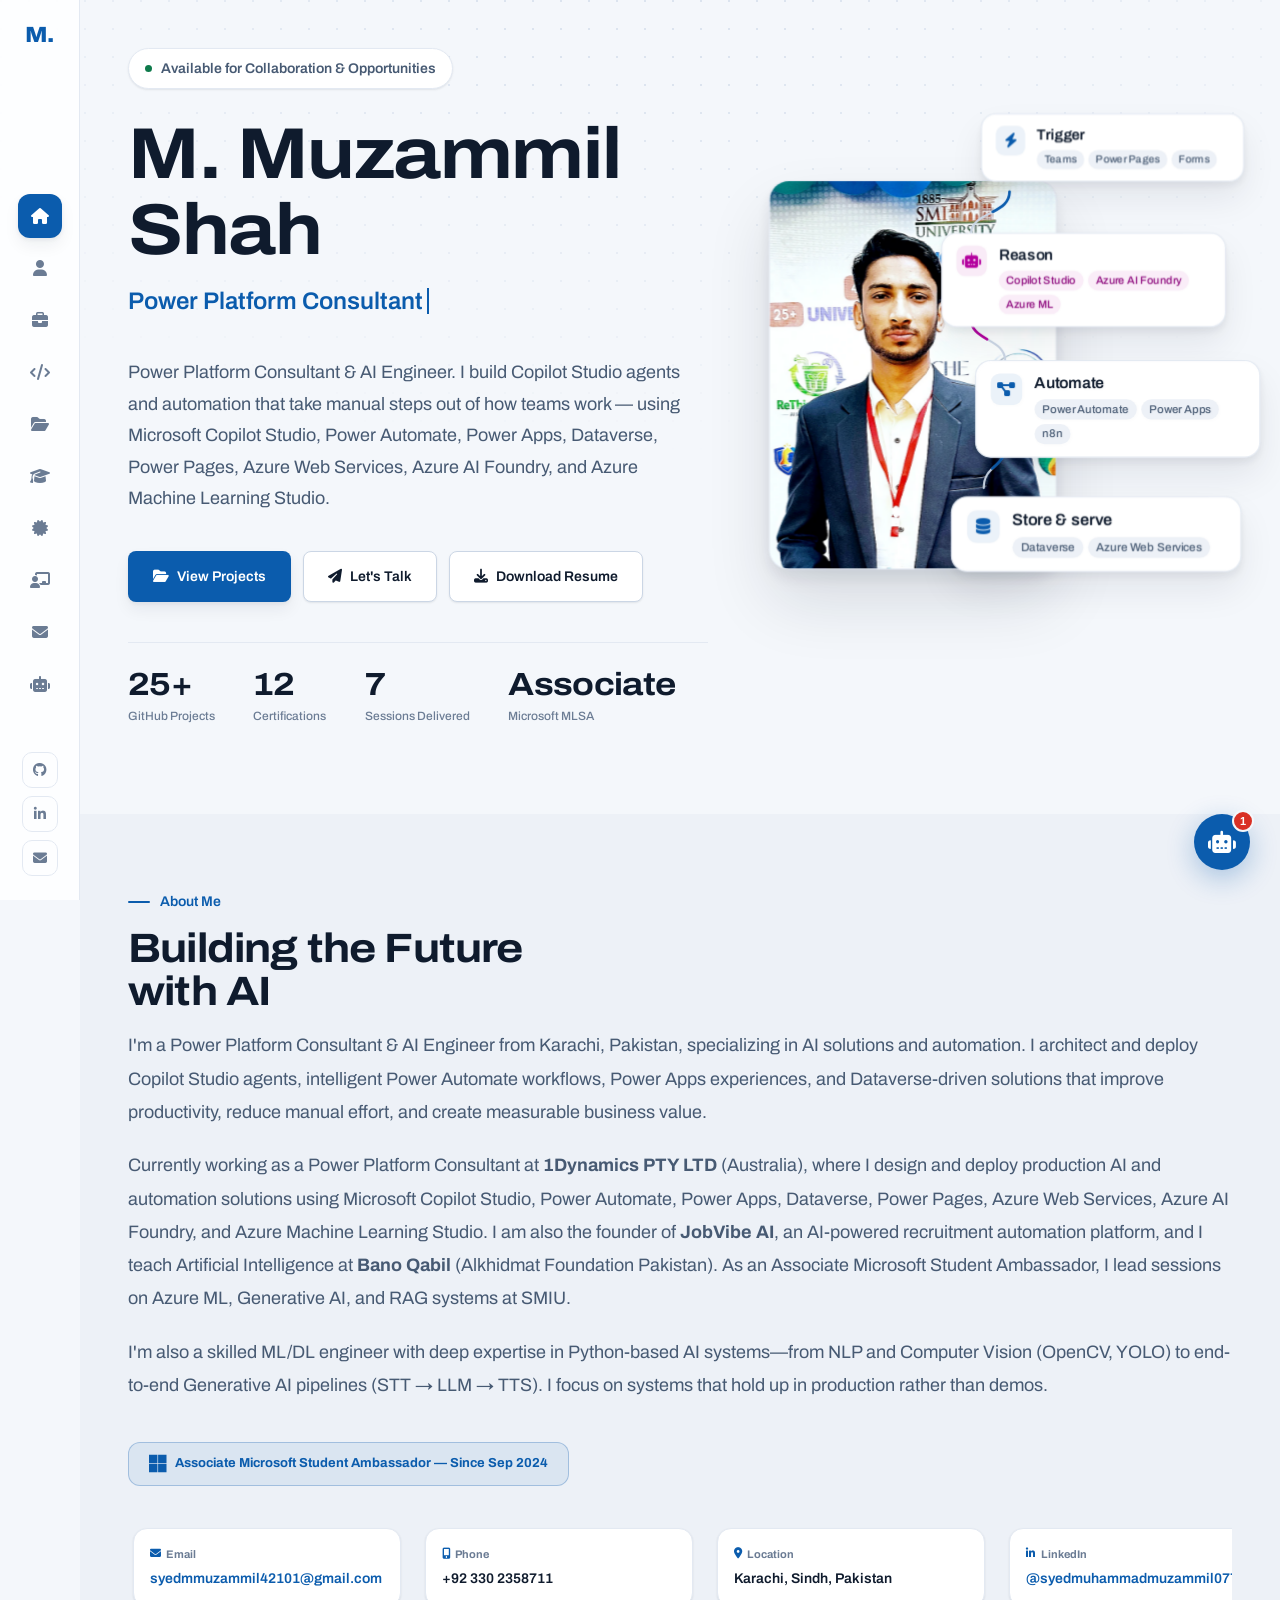
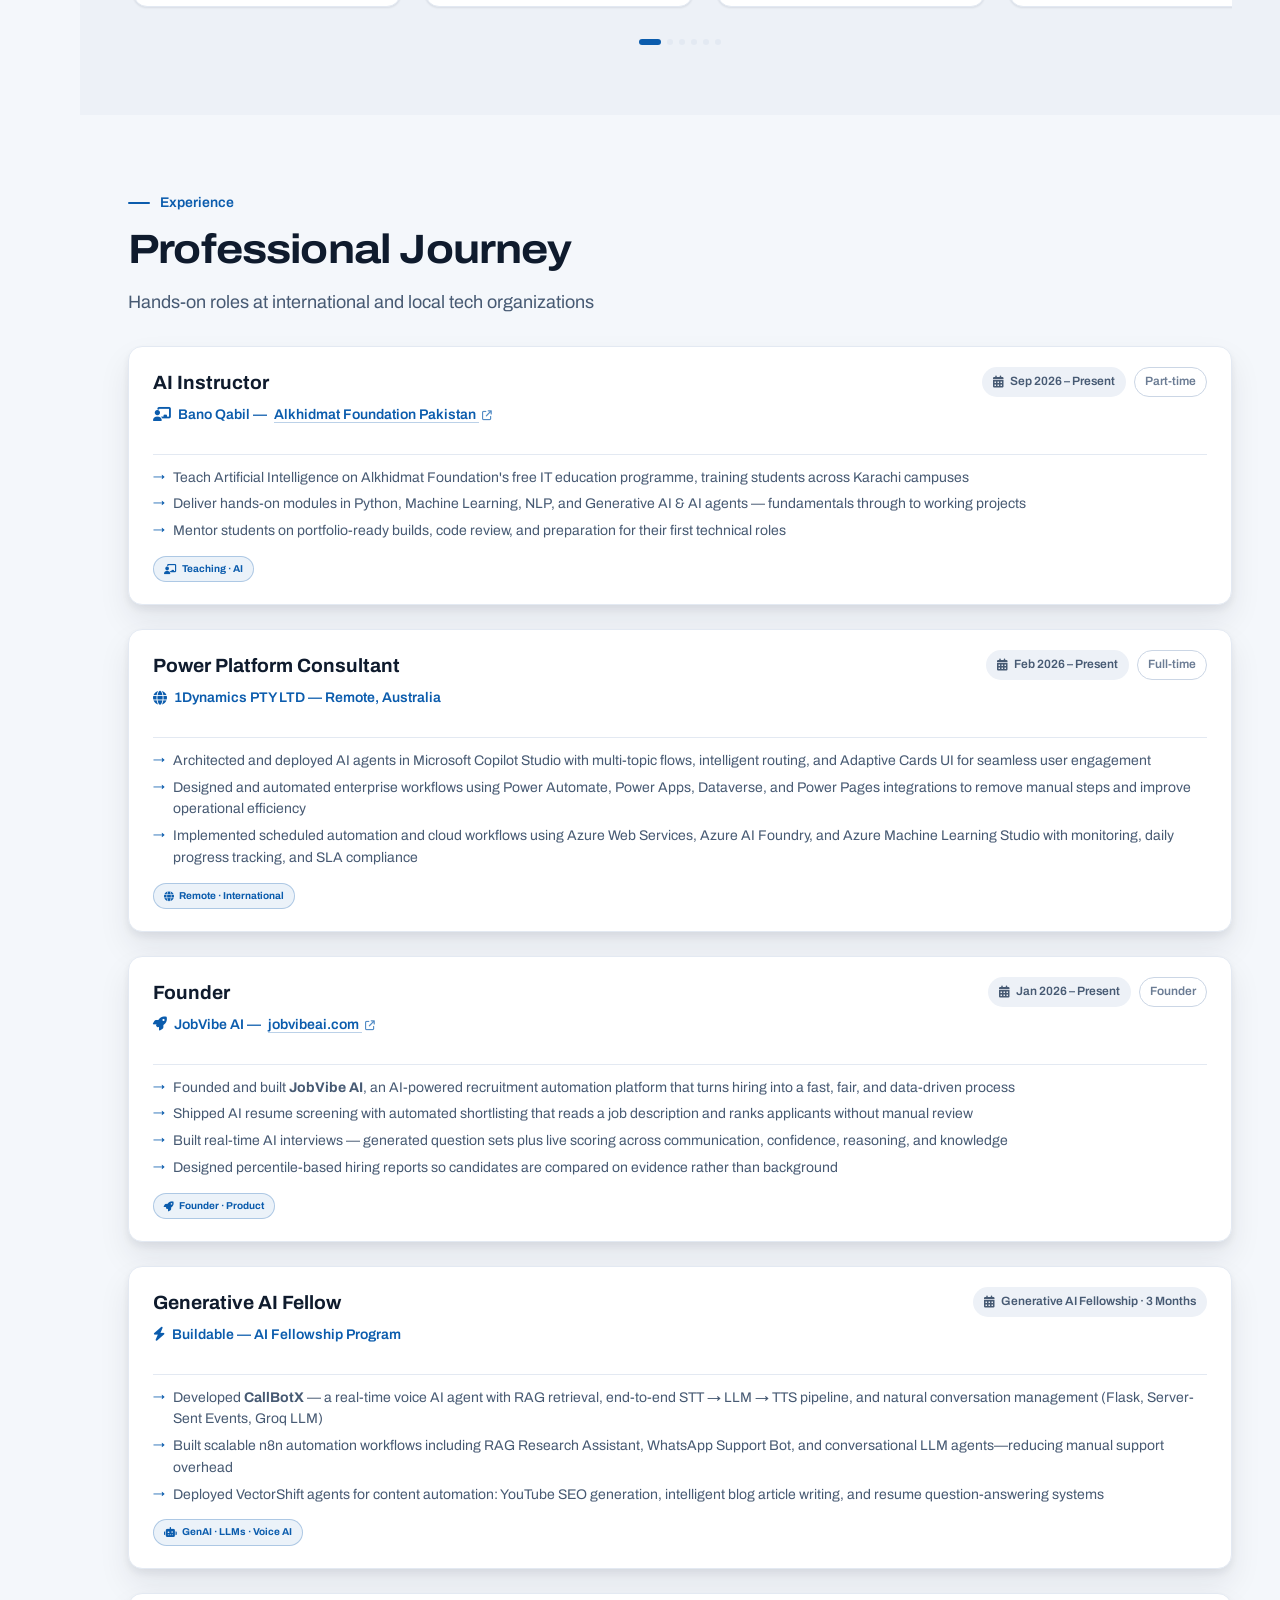
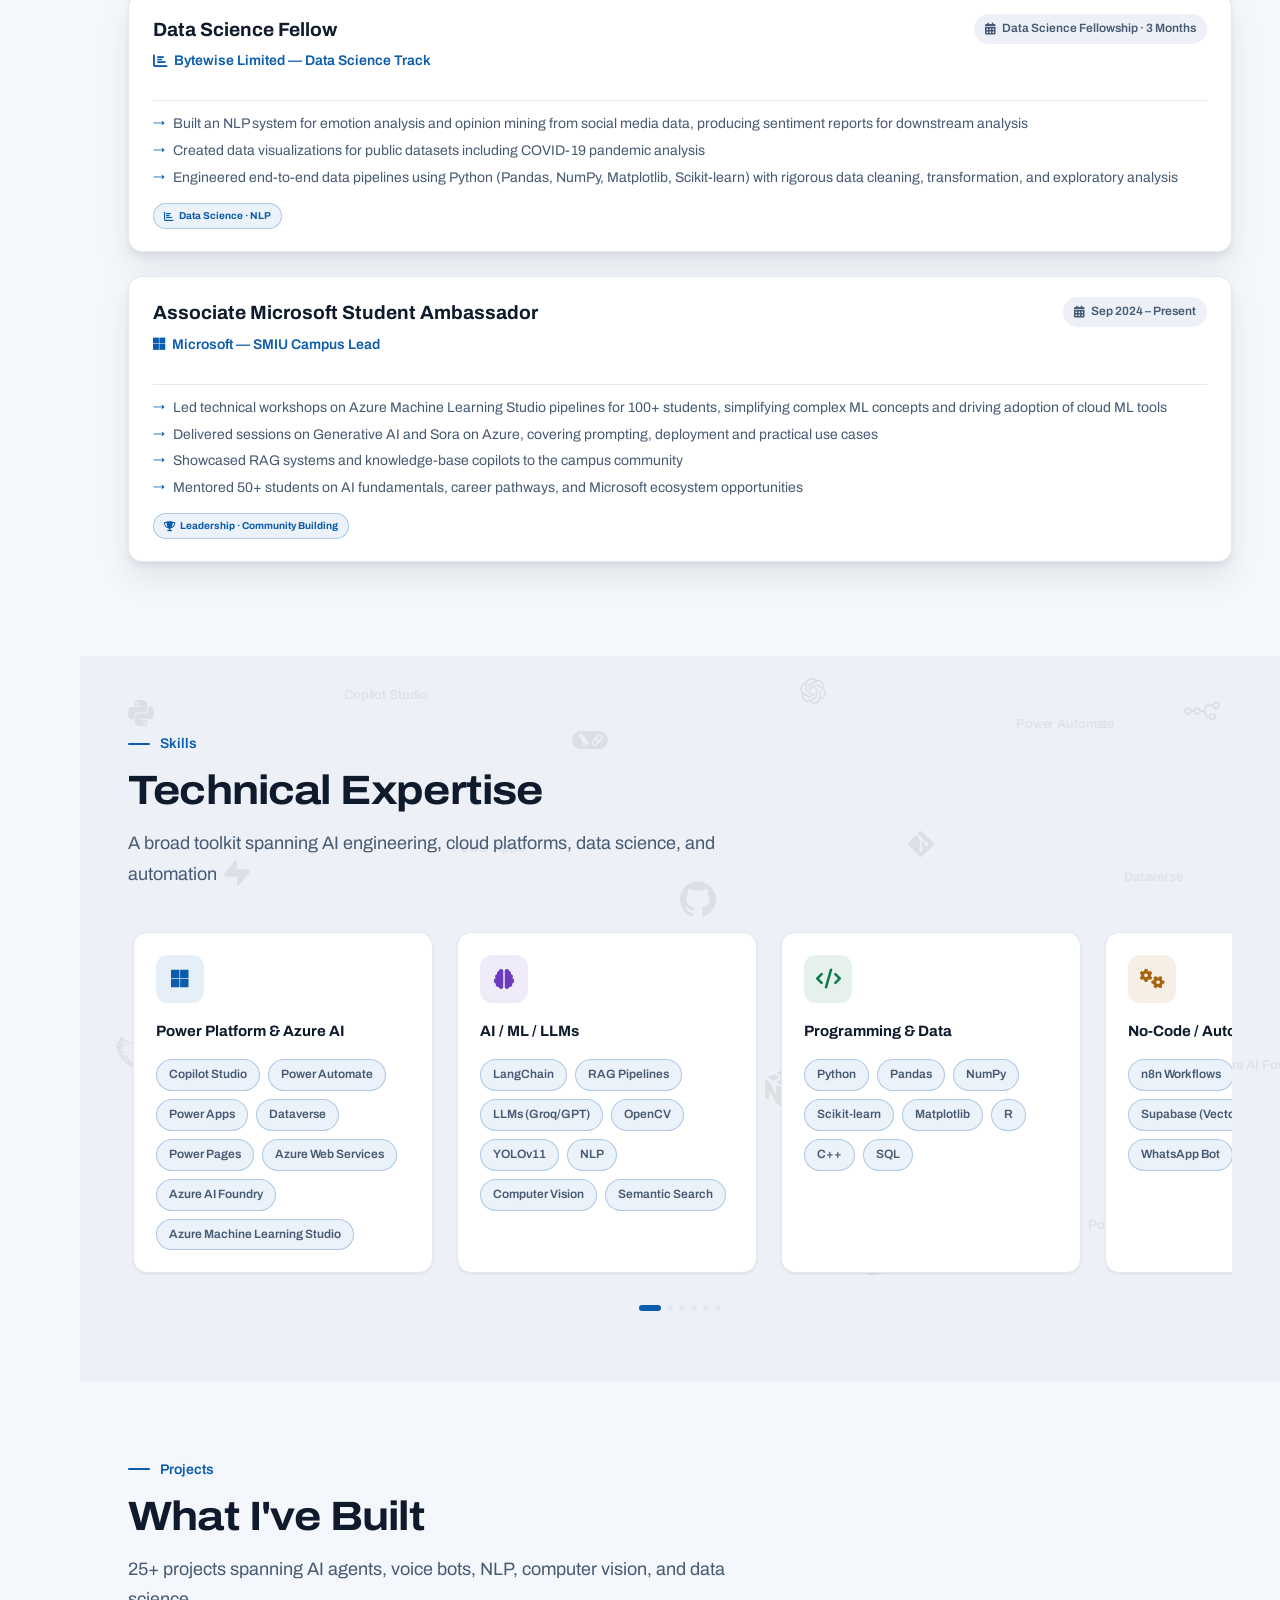
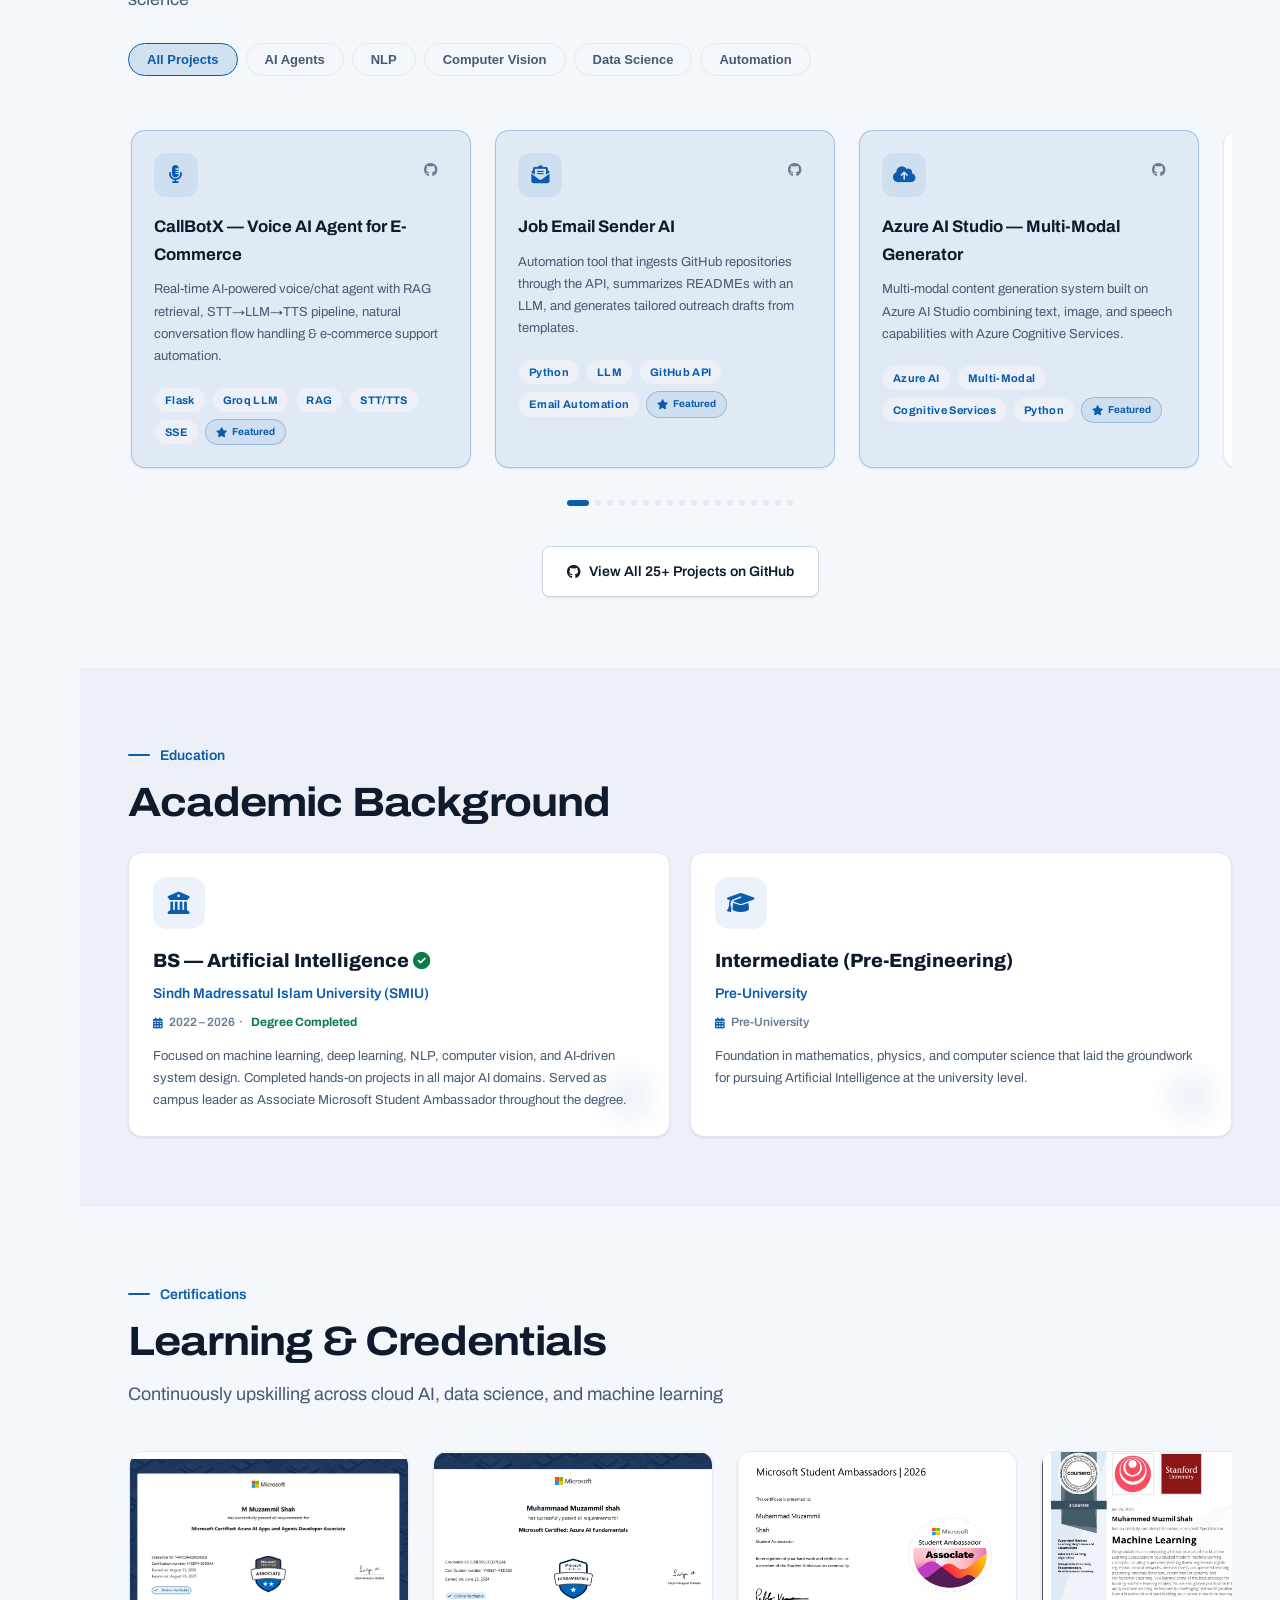
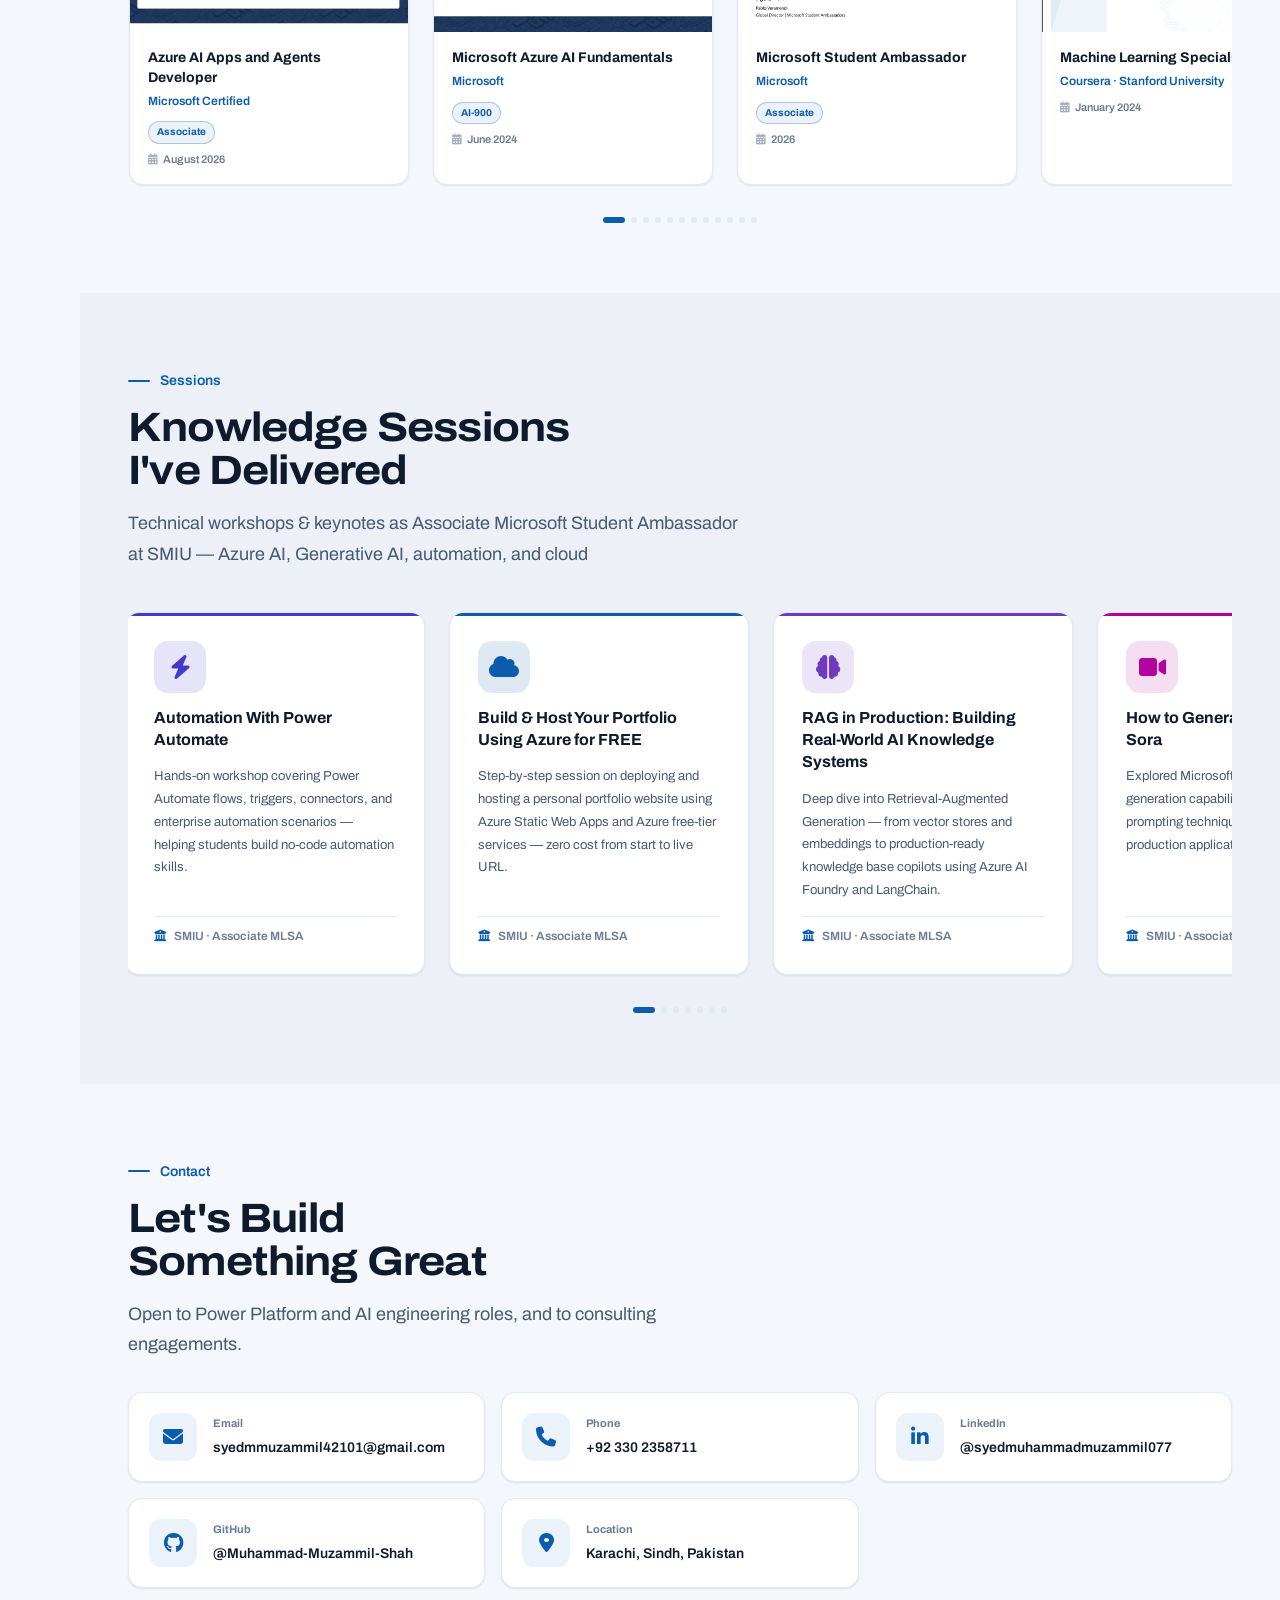
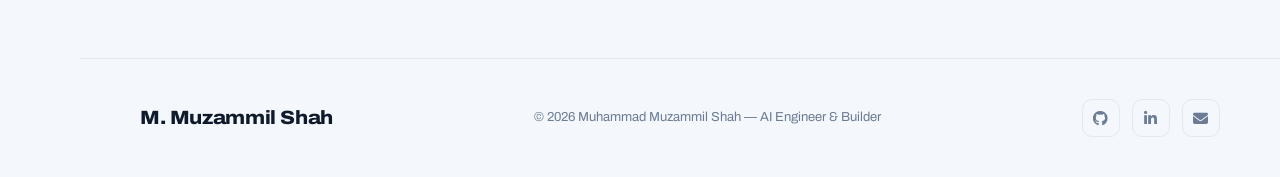
==== commit 72badd5b: "Replace PITP Data Science card with Intermediate (Pre-Engineering) in education section" ====
--- a/index.html
+++ b/index.html
@@ -1051,13 +1051,13 @@
         </div>
 
         <div class="education-card reveal">
-          <div class="edu-icon"><i class="fas fa-book-open"></i></div>
-          <div class="edu-degree">Data Science</div>
-          <div class="edu-institution">NED University — PITP</div>
-          <div class="edu-period"><i class="fas fa-calendar-alt"></i> Certificate Program</div>
+          <div class="edu-icon"><i class="fas fa-graduation-cap"></i></div>
+          <div class="edu-degree">Intermediate (Pre-Engineering)</div>
+          <div class="edu-institution">Pre-University</div>
+          <div class="edu-period"><i class="fas fa-calendar-alt"></i> Pre-University</div>
           <p class="edu-desc">
-            Specialized data science training covering statistical methods, Python data tools, machine learning
-            fundamentals, and applied data projects.
+            Foundation in mathematics, physics, and computer science that laid the groundwork for
+            pursuing Artificial Intelligence at the university level.
           </p>
         </div>
 
